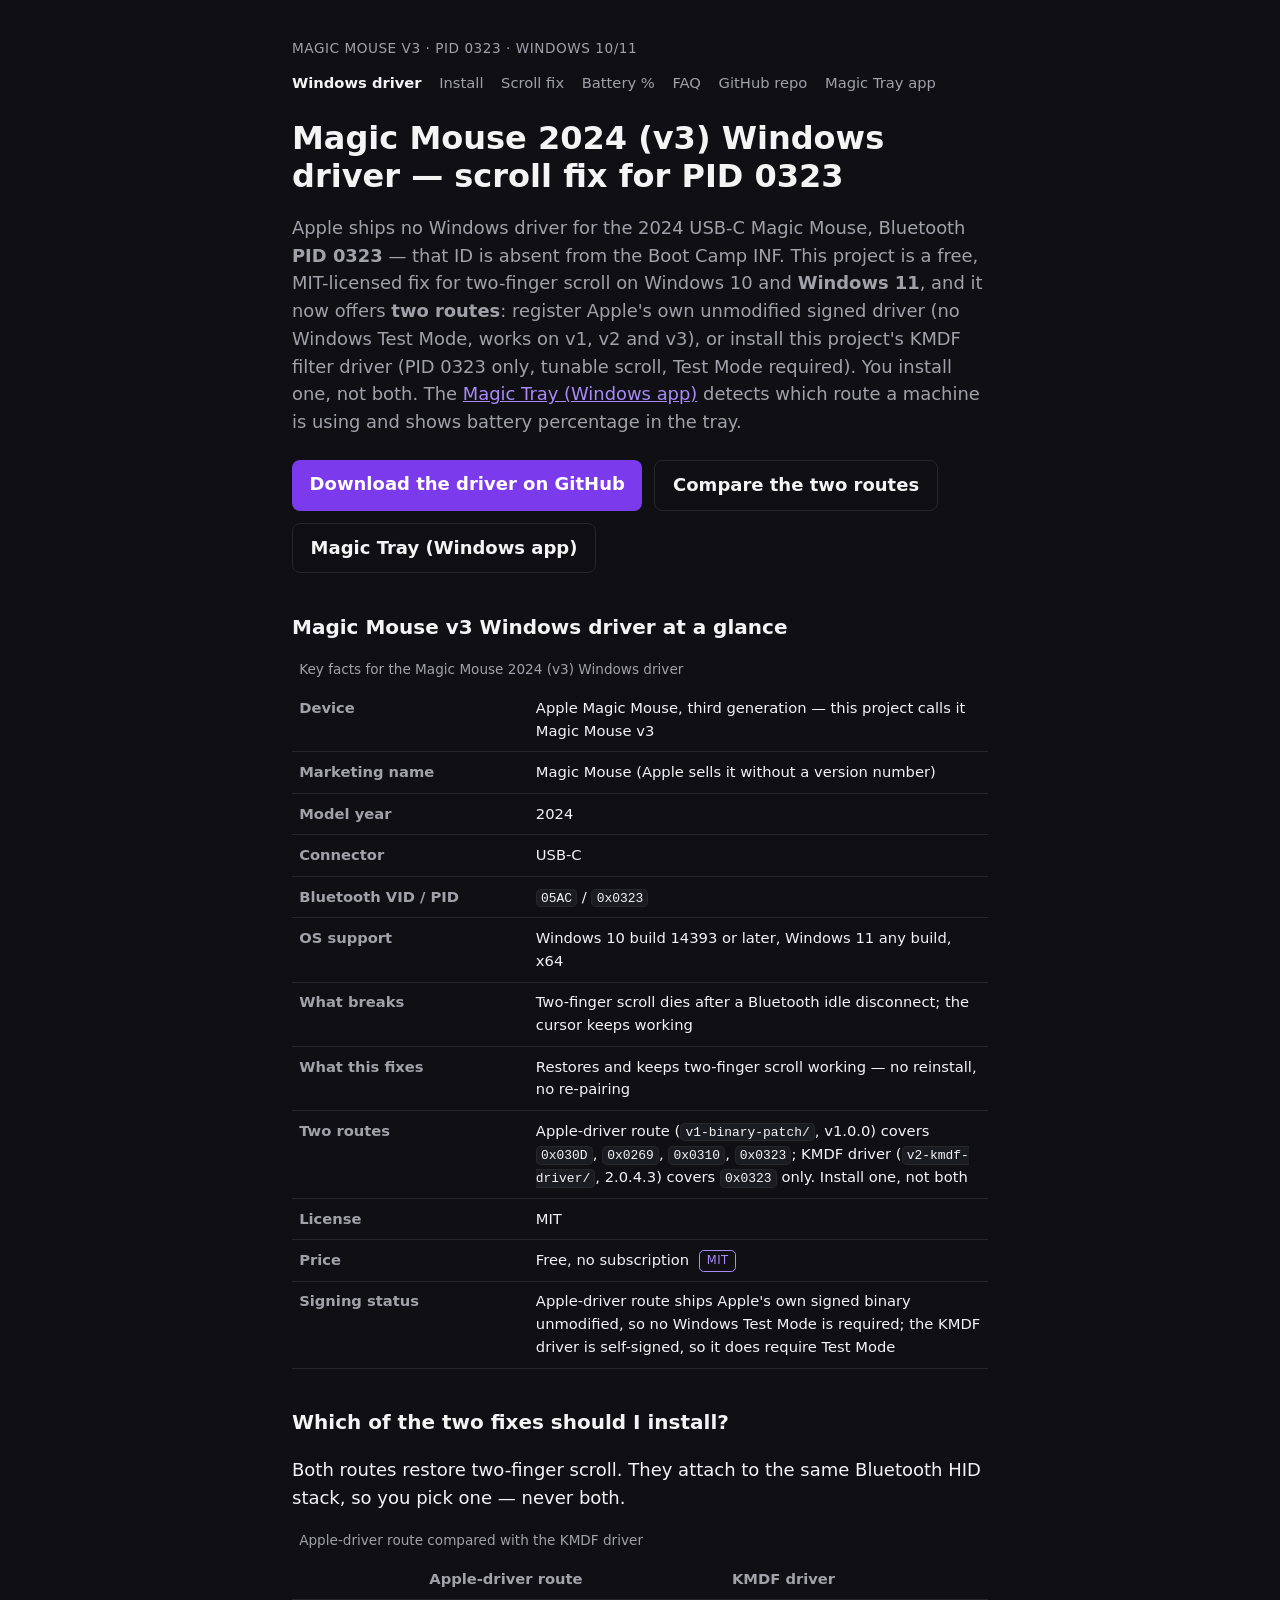
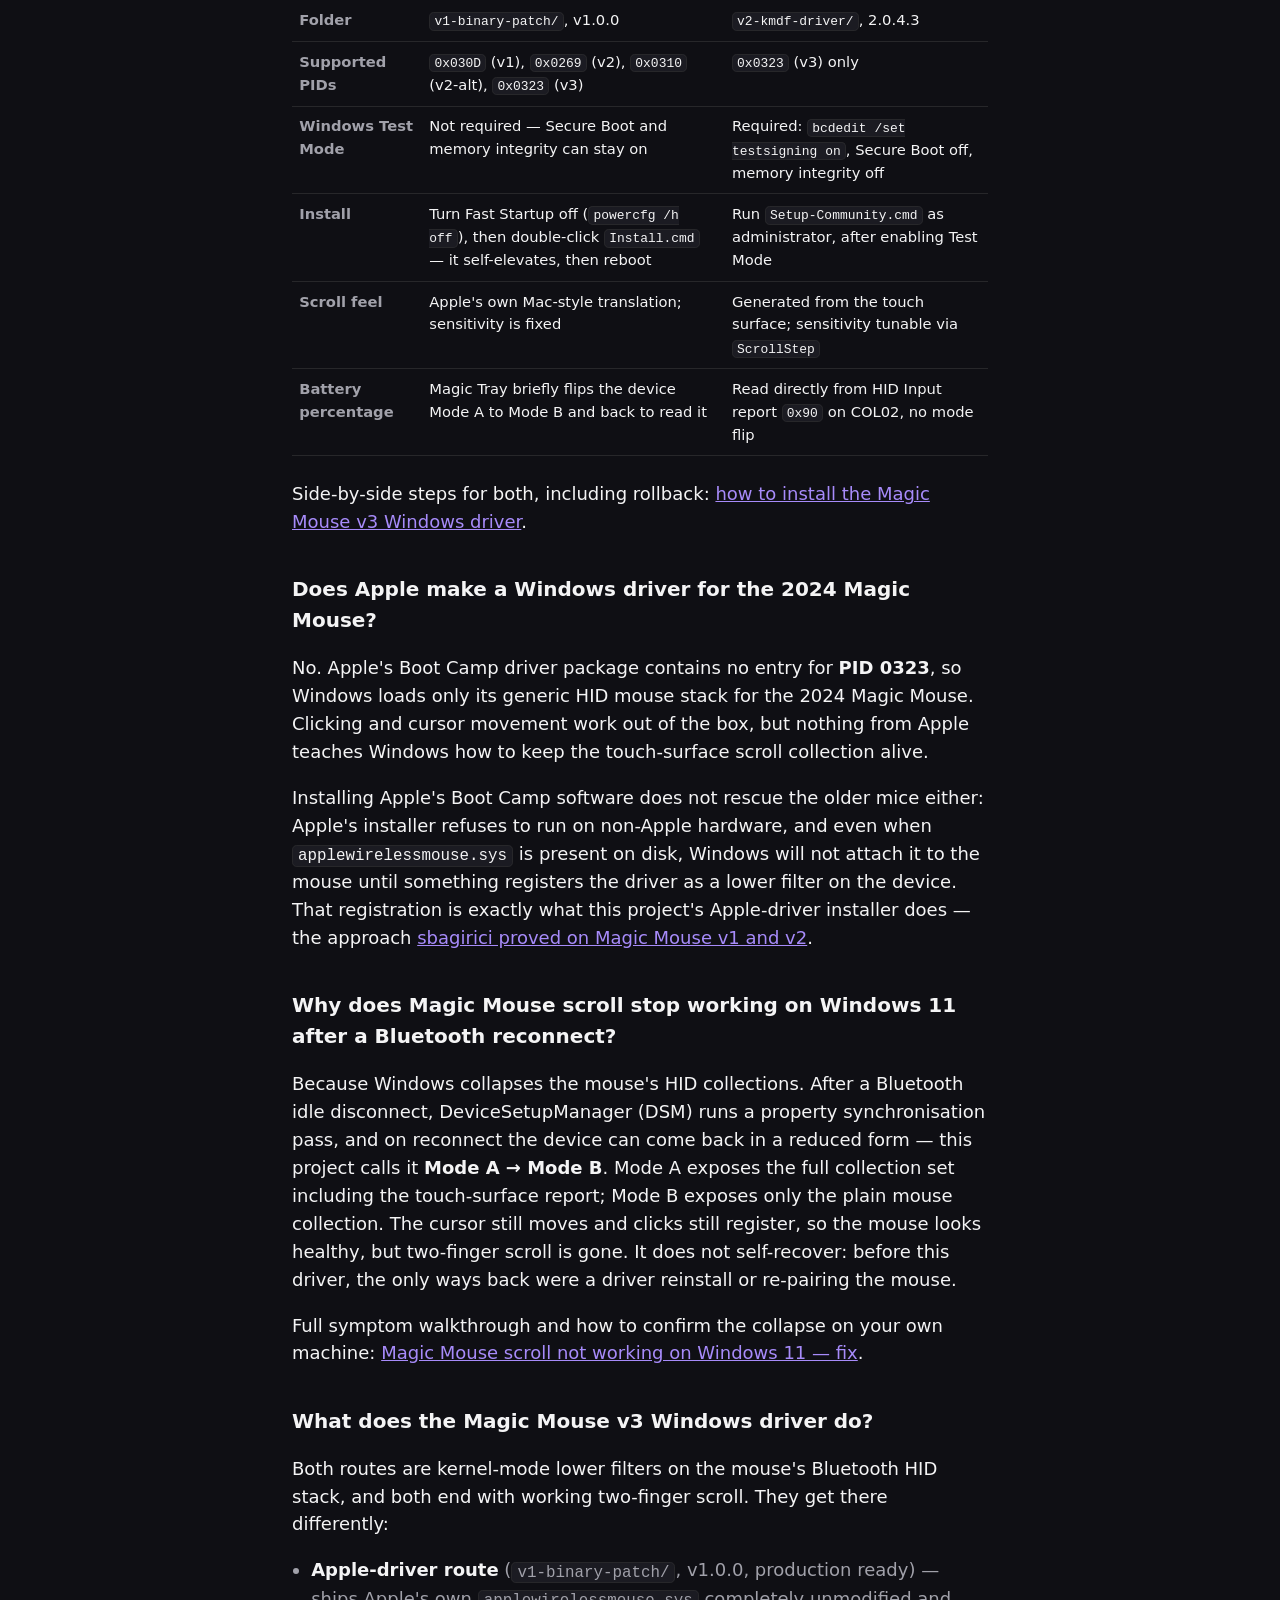
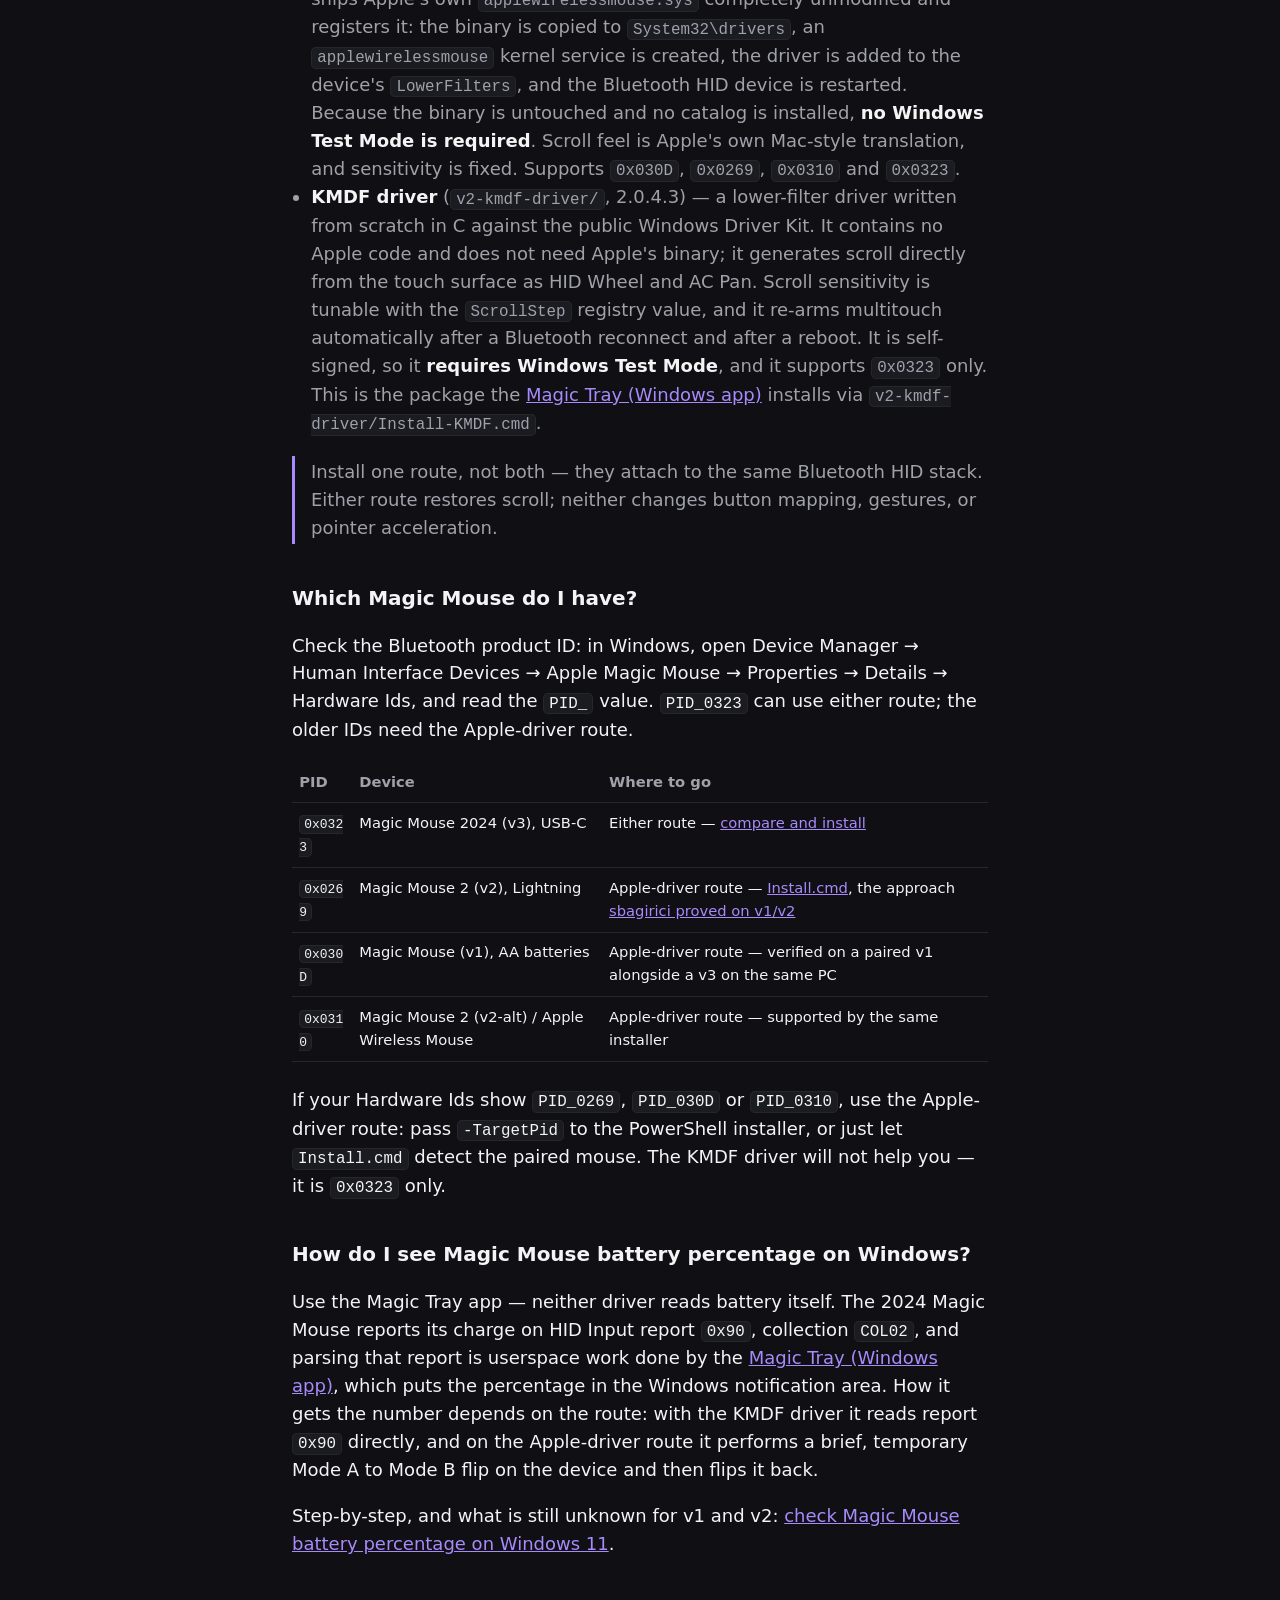
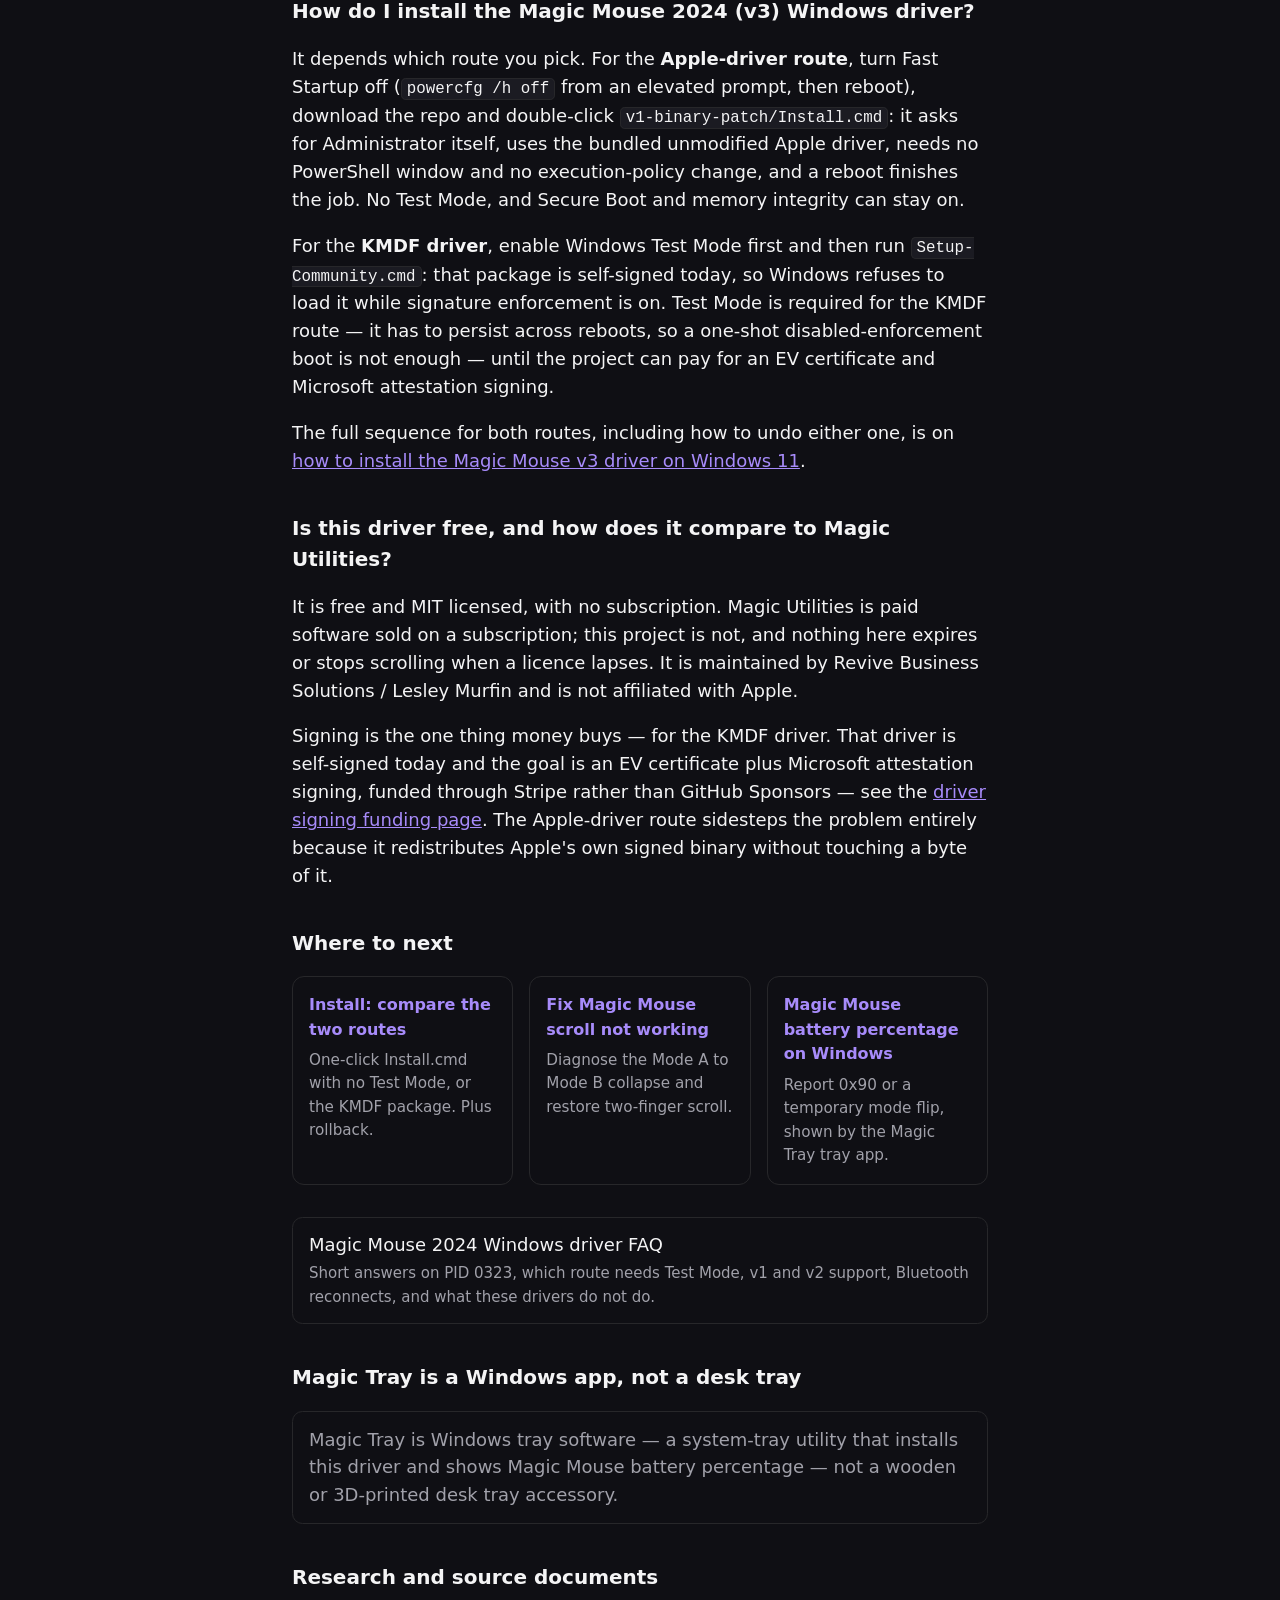
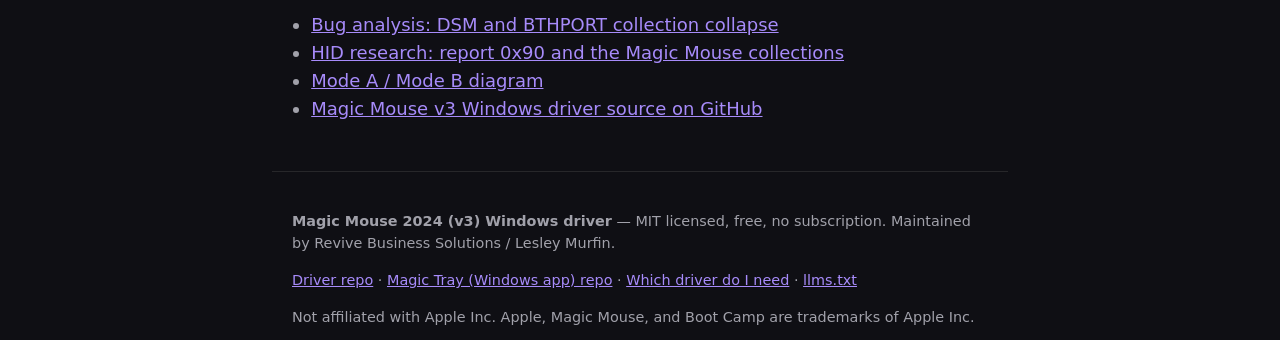
==== docs/index.html @ 00a71210 "fix(site): correct installer contract, add missing prerequisites, fix mobile overflow Review pass ov" ====
<!DOCTYPE html>
<html lang="en">
<head>
  <meta charset="utf-8">
  <meta name="viewport" content="width=device-width, initial-scale=1">
  <title>Magic Mouse 2024 (v3) Windows Driver — Scroll Fix</title>
  <meta name="description" content="Apple ships no Windows driver for the 2024 Magic Mouse (PID 0323). Two free MIT scroll fixes for Windows 10 and 11: an Apple-driver route with no Test Mode, or a KMDF filter driver.">
  <link rel="canonical" href="https://lesleymurfin.github.io/magic-mouse-v3-windows-fix/">
  <meta name="robots" content="index,follow,max-snippet:-1,max-image-preview:large,max-video-preview:-1">
  <link rel="describedby" href="https://lesleymurfin.github.io/magic-mouse-v3-windows-fix/llms.txt">
  <meta property="og:type" content="website">
  <meta property="og:site_name" content="Magic Mouse v3 Windows Driver">
  <meta property="og:locale" content="en_US">
  <meta property="og:title" content="Magic Mouse 2024 (v3) Windows driver — scroll fix for PID 0323">
  <meta property="og:description" content="Apple ships no Windows driver for the 2024 USB-C Magic Mouse. Two free MIT fixes: register Apple's own signed driver with no Test Mode, or install the KMDF filter driver.">
  <meta property="og:url" content="https://lesleymurfin.github.io/magic-mouse-v3-windows-fix/">
  <meta property="og:image" content="https://lesleymurfin.github.io/magic-mouse-v3-windows-fix/og.png">
  <meta property="og:image:width" content="1200">
  <meta property="og:image:height" content="630">
  <meta property="og:image:alt" content="Magic Mouse 2024 (v3) Windows driver — scroll fix for PID 0323">
  <meta name="twitter:card" content="summary_large_image">
  <link rel="stylesheet" href="site.css">
  <script type="application/ld+json">{
  "@context": "https://schema.org",
  "@graph": [
    {
      "@type": "WebSite",
      "@id": "https://lesleymurfin.github.io/magic-mouse-v3-windows-fix/#website",
      "url": "https://lesleymurfin.github.io/magic-mouse-v3-windows-fix/",
      "name": "Magic Mouse v3 Windows Driver",
      "description": "Free MIT Windows driver project that restores two-finger scroll on the Apple Magic Mouse, including the 2024 model (v3), Bluetooth PID 0323.",
      "publisher": { "@id": "https://lesleymurfin.github.io/magic-mouse-v3-windows-fix/#org" },
      "inLanguage": "en"
    },
    {
      "@type": "Organization",
      "@id": "https://lesleymurfin.github.io/magic-mouse-v3-windows-fix/#org",
      "name": "Revive Business Solutions",
      "url": "https://lesleymurfin.github.io/magic-mouse-v3-windows-fix/",
      "sameAs": [
        "https://github.com/LesleyMurfin"
      ]
    },
    {
      "@type": "SoftwareApplication",
      "@id": "https://lesleymurfin.github.io/magic-mouse-v3-windows-fix/#software",
      "name": "Magic Mouse 2024 (v3) Windows Driver",
      "alternateName": [
        "Magic Mouse v3 Windows driver",
        "Magic Mouse 3 Windows 11 driver",
        "Apple Magic Mouse USB-C Windows driver",
        "magic-mouse-v3-windows-fix"
      ],
      "description": "Windows 10 and Windows 11 driver project for the Apple Magic Mouse that restores two-finger scroll over Bluetooth. It ships two independent routes: an installer that registers Apple's own unmodified applewirelessmouse.sys as a lower filter for PID 0x030D, 0x0269, 0x0310 and 0x0323 with no Windows Test Mode required, and a from-scratch KMDF lower-filter driver that generates scroll directly from the touch surface on PID 0x0323 and requires Test Mode because it is self-signed. Install one route, not both.",
      "disambiguatingDescription": "A Windows device driver project (kernel-mode filter drivers) for Apple's Magic Mouse, including the 2024 USB-C model. It is not a mouse-customisation utility, not a hardware accessory, and not an Apple product.",
      "applicationCategory": "DriverApplication",
      "applicationSubCategory": "Device driver",
      "operatingSystem": "Windows 10, Windows 11",
      "processorRequirements": "x64",
      "softwareVersion": [
        "1.0.0 (Apple-driver route, v1-binary-patch)",
        "2.0.4.3 (KMDF driver, v2-kmdf-driver)"
      ],
      "license": "https://github.com/LesleyMurfin/magic-mouse-v3-windows-fix/blob/main/LICENSE",
      "isAccessibleForFree": true,
      "offers": {
        "@type": "Offer",
        "price": "0",
        "priceCurrency": "USD",
        "availability": "https://schema.org/InStock"
      },
      "featureList": [
        "Restores two-finger scroll on the Apple Magic Mouse over Bluetooth, including the 2024 model, PID 0323",
        "Apple-driver route registers Apple's own unmodified signed driver, so no Windows Test Mode is required and Secure Boot and memory integrity can stay on",
        "Apple-driver route supports Magic Mouse v1 (0x030D), v2 (0x0269), v2-alt (0x0310) and v3 (0x0323)",
        "KMDF route generates scroll from the touch surface on PID 0323 with tunable sensitivity and automatic recovery after a Bluetooth reconnect, and requires Windows Test Mode",
        "Keeps the HID collection stack healthy so the Magic Tray Windows app can read battery percentage"
      ],
      "downloadUrl": "https://github.com/LesleyMurfin/magic-mouse-v3-windows-fix",
      "installUrl": "https://lesleymurfin.github.io/magic-mouse-v3-windows-fix/install.html",
      "codeRepository": "https://github.com/LesleyMurfin/magic-mouse-v3-windows-fix",
      "author": { "@id": "https://lesleymurfin.github.io/magic-mouse-v3-windows-fix/#org" },
      "publisher": { "@id": "https://lesleymurfin.github.io/magic-mouse-v3-windows-fix/#org" },
      "sameAs": [
        "https://github.com/LesleyMurfin/magic-mouse-v3-windows-fix"
      ]
    },
    {
      "@type": "WebPage",
      "@id": "https://lesleymurfin.github.io/magic-mouse-v3-windows-fix/#webpage",
      "url": "https://lesleymurfin.github.io/magic-mouse-v3-windows-fix/",
      "name": "Magic Mouse 2024 (v3) Windows driver — scroll fix for PID 0323",
      "description": "Apple ships no Windows driver for the 2024 Magic Mouse (PID 0323). Two free MIT scroll fixes for Windows 10 and 11: an Apple-driver route with no Test Mode, or a KMDF filter driver.",
      "isPartOf": { "@id": "https://lesleymurfin.github.io/magic-mouse-v3-windows-fix/#website" },
      "about": { "@id": "https://lesleymurfin.github.io/magic-mouse-v3-windows-fix/#software" },
      "primaryImageOfPage": {
        "@type": "ImageObject",
        "url": "https://lesleymurfin.github.io/magic-mouse-v3-windows-fix/og.png",
        "width": 1200,
        "height": 630
      },
      "breadcrumb": { "@id": "https://lesleymurfin.github.io/magic-mouse-v3-windows-fix/#breadcrumb" },
      "datePublished": "2026-05-01",
      "dateModified": "2026-09-15",
      "inLanguage": "en"
    },
    {
      "@type": "BreadcrumbList",
      "@id": "https://lesleymurfin.github.io/magic-mouse-v3-windows-fix/#breadcrumb",
      "itemListElement": [
        {
          "@type": "ListItem",
          "position": 1,
          "name": "Magic Mouse 2024 (v3) Windows driver",
          "item": "https://lesleymurfin.github.io/magic-mouse-v3-windows-fix/"
        }
      ]
    }
  ]
}</script>
</head>
<body>
  <a class="skip" href="#content">Skip to content</a>
  <header>
    <p class="kicker">Magic Mouse v3 · PID 0323 · Windows 10/11</p>
  <nav aria-label="Site">
    <a href="./" aria-current="page">Windows driver</a>
    <a href="install.html">Install</a>
    <a href="scroll-fix.html">Scroll fix</a>
    <a href="battery.html">Battery %</a>
    <a href="faq.html">FAQ</a>
    <a href="https://github.com/LesleyMurfin/magic-mouse-v3-windows-fix">GitHub repo</a>
    <a href="https://magictray.app/">Magic Tray app</a>
  </nav>
    <h1>Magic Mouse 2024 (v3) Windows driver — scroll fix for PID 0323</h1>
    <p class="lead">Apple ships no Windows driver for the 2024 USB-C Magic Mouse, Bluetooth <strong>PID 0323</strong> — that ID is absent from the Boot Camp INF. This project is a free, MIT-licensed fix for two-finger scroll on Windows 10 and <strong>Windows 11</strong>, and it now offers <strong>two routes</strong>: register Apple's own unmodified signed driver (no Windows Test Mode, works on v1, v2 and v3), or install this project's KMDF filter driver (PID 0323 only, tunable scroll, Test Mode required). You install one, not both. The <a href="https://magictray.app/">Magic Tray (Windows app)</a> detects which route a machine is using and shows battery percentage in the tray.</p>
    <p class="cta">
      <a class="primary" href="https://github.com/LesleyMurfin/magic-mouse-v3-windows-fix">Download the driver on GitHub</a>
      <a class="ghost" href="install.html#choose">Compare the two routes</a>
      <a class="ghost" href="https://magictray.app/">Magic Tray (Windows app)</a>
    </p>
  </header>
  <main id="content">
    <h2 id="at-a-glance">Magic Mouse v3 Windows driver at a glance</h2>
    <table class="at-a-glance">
      <caption>Key facts for the Magic Mouse 2024 (v3) Windows driver</caption>
      <tbody>
        <tr><th scope="row">Device</th><td>Apple Magic Mouse, third generation — this project calls it Magic Mouse v3</td></tr>
        <tr><th scope="row">Marketing name</th><td>Magic Mouse (Apple sells it without a version number)</td></tr>
        <tr><th scope="row">Model year</th><td>2024</td></tr>
        <tr><th scope="row">Connector</th><td>USB-C</td></tr>
        <tr><th scope="row">Bluetooth VID / PID</th><td><code>05AC</code> / <code>0x0323</code></td></tr>
        <tr><th scope="row">OS support</th><td>Windows 10 build 14393 or later, Windows 11 any build, x64</td></tr>
        <tr><th scope="row">What breaks</th><td>Two-finger scroll dies after a Bluetooth idle disconnect; the cursor keeps working</td></tr>
        <tr><th scope="row">What this fixes</th><td>Restores and keeps two-finger scroll working — no reinstall, no re-pairing</td></tr>
        <tr><th scope="row">Two routes</th><td>Apple-driver route (<code>v1-binary-patch/</code>, v1.0.0) covers <code>0x030D</code>, <code>0x0269</code>, <code>0x0310</code>, <code>0x0323</code>; KMDF driver (<code>v2-kmdf-driver/</code>, 2.0.4.3) covers <code>0x0323</code> only. Install one, not both</td></tr>
        <tr><th scope="row">License</th><td>MIT</td></tr>
        <tr><th scope="row">Price</th><td>Free, no subscription <span class="badge">MIT</span></td></tr>
        <tr><th scope="row">Signing status</th><td>Apple-driver route ships Apple's own signed binary unmodified, so no Windows Test Mode is required; the KMDF driver is self-signed, so it does require Test Mode</td></tr>
      </tbody>
    </table>

    <h2 id="two-routes">Which of the two fixes should I install?</h2>
    <p>Both routes restore two-finger scroll. They attach to the same Bluetooth HID stack, so you pick one — never both.</p>
    <table>
      <caption>Apple-driver route compared with the KMDF driver</caption>
      <thead>
        <tr><th scope="col"></th><th scope="col">Apple-driver route</th><th scope="col">KMDF driver</th></tr>
      </thead>
      <tbody>
        <tr><th scope="row">Folder</th><td><code>v1-binary-patch/</code>, v1.0.0</td><td><code>v2-kmdf-driver/</code>, 2.0.4.3</td></tr>
        <tr><th scope="row">Supported PIDs</th><td><code>0x030D</code> (v1), <code>0x0269</code> (v2), <code>0x0310</code> (v2-alt), <code>0x0323</code> (v3)</td><td><code>0x0323</code> (v3) only</td></tr>
        <tr><th scope="row">Windows Test Mode</th><td>Not required — Secure Boot and memory integrity can stay on</td><td>Required: <code>bcdedit /set testsigning on</code>, Secure Boot off, memory integrity off</td></tr>
        <tr><th scope="row">Install</th><td>Turn Fast Startup off (<code>powercfg /h off</code>), then double-click <code>Install.cmd</code> — it self-elevates, then reboot</td><td>Run <code>Setup-Community.cmd</code> as administrator, after enabling Test Mode</td></tr>
        <tr><th scope="row">Scroll feel</th><td>Apple's own Mac-style translation; sensitivity is fixed</td><td>Generated from the touch surface; sensitivity tunable via <code>ScrollStep</code></td></tr>
        <tr><th scope="row">Battery percentage</th><td>Magic Tray briefly flips the device Mode A to Mode B and back to read it</td><td>Read directly from HID Input report <code>0x90</code> on COL02, no mode flip</td></tr>
      </tbody>
    </table>
    <p>Side-by-side steps for both, including rollback: <a href="install.html#choose">how to install the Magic Mouse v3 Windows driver</a>.</p>

    <h2 id="apple-driver">Does Apple make a Windows driver for the 2024 Magic Mouse?</h2>
    <p>No. Apple's Boot Camp driver package contains no entry for <strong>PID 0323</strong>, so Windows loads only its generic HID mouse stack for the 2024 Magic Mouse. Clicking and cursor movement work out of the box, but nothing from Apple teaches Windows how to keep the touch-surface scroll collection alive.</p>
    <p>Installing Apple's Boot Camp software does not rescue the older mice either: Apple's installer refuses to run on non-Apple hardware, and even when <code>applewirelessmouse.sys</code> is present on disk, Windows will not attach it to the mouse until something registers the driver as a lower filter on the device. That registration is exactly what this project's Apple-driver installer does — the approach <a href="https://github.com/sbagirici/apple-magic-mouse-scroll-fix-windows">sbagirici proved on Magic Mouse v1 and v2</a>.</p>

    <h2 id="why-scroll-stops">Why does Magic Mouse scroll stop working on Windows 11 after a Bluetooth reconnect?</h2>
    <p>Because Windows collapses the mouse's HID collections. After a Bluetooth idle disconnect, DeviceSetupManager (DSM) runs a property synchronisation pass, and on reconnect the device can come back in a reduced form — this project calls it <strong>Mode A → Mode B</strong>. Mode A exposes the full collection set including the touch-surface report; Mode B exposes only the plain mouse collection. The cursor still moves and clicks still register, so the mouse looks healthy, but two-finger scroll is gone. It does not self-recover: before this driver, the only ways back were a driver reinstall or re-pairing the mouse.</p>
    <p>Full symptom walkthrough and how to confirm the collapse on your own machine: <a href="scroll-fix.html">Magic Mouse scroll not working on Windows 11 — fix</a>.</p>

    <h2 id="what-it-does">What does the Magic Mouse v3 Windows driver do?</h2>
    <p>Both routes are kernel-mode lower filters on the mouse's Bluetooth HID stack, and both end with working two-finger scroll. They get there differently:</p>
    <ul class="plain">
      <li><strong>Apple-driver route</strong> (<code>v1-binary-patch/</code>, v1.0.0, production ready) — ships Apple's own <code>applewirelessmouse.sys</code> completely unmodified and registers it: the binary is copied to <code>System32\drivers</code>, an <code>applewirelessmouse</code> kernel service is created, the driver is added to the device's <code>LowerFilters</code>, and the Bluetooth HID device is restarted. Because the binary is untouched and no catalog is installed, <strong>no Windows Test Mode is required</strong>. Scroll feel is Apple's own Mac-style translation, and sensitivity is fixed. Supports <code>0x030D</code>, <code>0x0269</code>, <code>0x0310</code> and <code>0x0323</code>.</li>
      <li><strong>KMDF driver</strong> (<code>v2-kmdf-driver/</code>, 2.0.4.3) — a lower-filter driver written from scratch in C against the public Windows Driver Kit. It contains no Apple code and does not need Apple's binary; it generates scroll directly from the touch surface as HID Wheel and AC Pan. Scroll sensitivity is tunable with the <code>ScrollStep</code> registry value, and it re-arms multitouch automatically after a Bluetooth reconnect and after a reboot. It is self-signed, so it <strong>requires Windows Test Mode</strong>, and it supports <code>0x0323</code> only. This is the package the <a href="https://magictray.app/">Magic Tray (Windows app)</a> installs via <code>v2-kmdf-driver/Install-KMDF.cmd</code>.</li>
    </ul>
    <p class="note">Install one route, not both — they attach to the same Bluetooth HID stack. Either route restores scroll; neither changes button mapping, gestures, or pointer acceleration.</p>

    <h2 id="which-mouse">Which Magic Mouse do I have?</h2>
    <p>Check the Bluetooth product ID: in Windows, open Device Manager → Human Interface Devices → Apple Magic Mouse → Properties → Details → Hardware Ids, and read the <code>PID_</code> value. <code>PID_0323</code> can use either route; the older IDs need the Apple-driver route.</p>
    <table>
      <thead>
        <tr><th scope="col">PID</th><th scope="col">Device</th><th scope="col">Where to go</th></tr>
      </thead>
      <tbody>
        <tr><td><code>0x0323</code></td><td>Magic Mouse 2024 (v3), USB-C</td><td>Either route — <a href="install.html#choose">compare and install</a></td></tr>
        <tr><td><code>0x0269</code></td><td>Magic Mouse 2 (v2), Lightning</td><td>Apple-driver route — <a href="install.html#apple-route">Install.cmd</a>, the approach <a href="https://github.com/sbagirici/apple-magic-mouse-scroll-fix-windows">sbagirici proved on v1/v2</a></td></tr>
        <tr><td><code>0x030D</code></td><td>Magic Mouse (v1), AA batteries</td><td>Apple-driver route — verified on a paired v1 alongside a v3 on the same PC</td></tr>
        <tr><td><code>0x0310</code></td><td>Magic Mouse 2 (v2-alt) / Apple Wireless Mouse</td><td>Apple-driver route — supported by the same installer</td></tr>
      </tbody>
    </table>
    <p>If your Hardware Ids show <code>PID_0269</code>, <code>PID_030D</code> or <code>PID_0310</code>, use the Apple-driver route: pass <code>-TargetPid</code> to the PowerShell installer, or just let <code>Install.cmd</code> detect the paired mouse. The KMDF driver will not help you — it is <code>0x0323</code> only.</p>

    <h2 id="battery">How do I see Magic Mouse battery percentage on Windows?</h2>
    <p>Use the Magic Tray app — neither driver reads battery itself. The 2024 Magic Mouse reports its charge on HID Input report <code>0x90</code>, collection <code>COL02</code>, and parsing that report is userspace work done by the <a href="https://magictray.app/">Magic Tray (Windows app)</a>, which puts the percentage in the Windows notification area. How it gets the number depends on the route: with the KMDF driver it reads report <code>0x90</code> directly, and on the Apple-driver route it performs a brief, temporary Mode A to Mode B flip on the device and then flips it back.</p>
    <p>Step-by-step, and what is still unknown for v1 and v2: <a href="battery.html">check Magic Mouse battery percentage on Windows 11</a>.</p>

    <h2 id="install">How do I install the Magic Mouse 2024 (v3) Windows driver?</h2>
    <p>It depends which route you pick. For the <strong>Apple-driver route</strong>, turn Fast Startup off (<code>powercfg /h off</code> from an elevated prompt, then reboot), download the repo and double-click <code>v1-binary-patch/Install.cmd</code>: it asks for Administrator itself, uses the bundled unmodified Apple driver, needs no PowerShell window and no execution-policy change, and a reboot finishes the job. No Test Mode, and Secure Boot and memory integrity can stay on.</p>
    <p>For the <strong>KMDF driver</strong>, enable Windows Test Mode first and then run <code>Setup-Community.cmd</code>: that package is self-signed today, so Windows refuses to load it while signature enforcement is on. Test Mode is required for the KMDF route — it has to persist across reboots, so a one-shot disabled-enforcement boot is not enough — until the project can pay for an EV certificate and Microsoft attestation signing.</p>
    <p>The full sequence for both routes, including how to undo either one, is on <a href="install.html#choose">how to install the Magic Mouse v3 driver on Windows 11</a>.</p>

    <h2 id="price">Is this driver free, and how does it compare to Magic Utilities?</h2>
    <p>It is free and MIT licensed, with no subscription. Magic Utilities is paid software sold on a subscription; this project is not, and nothing here expires or stops scrolling when a licence lapses. It is maintained by Revive Business Solutions / Lesley Murfin and is not affiliated with Apple.</p>
    <p>Signing is the one thing money buys — for the KMDF driver. That driver is self-signed today and the goal is an EV certificate plus Microsoft attestation signing, funded through Stripe rather than GitHub Sponsors — see the <a href="https://magictray.app/funding.html">driver signing funding page</a>. The Apple-driver route sidesteps the problem entirely because it redistributes Apple's own signed binary without touching a byte of it.</p>

    <h2 id="next">Where to next</h2>
    <div class="grid grid-3">
      <div class="card">
        <h3><a href="install.html#choose">Install: compare the two routes</a></h3>
        <p>One-click Install.cmd with no Test Mode, or the KMDF package. Plus rollback.</p>
      </div>
      <div class="card">
        <h3><a href="scroll-fix.html">Fix Magic Mouse scroll not working</a></h3>
        <p>Diagnose the Mode A to Mode B collapse and restore two-finger scroll.</p>
      </div>
      <div class="card">
        <h3><a href="battery.html">Magic Mouse battery percentage on Windows</a></h3>
        <p>Report 0x90 or a temporary mode flip, shown by the Magic Tray tray app.</p>
      </div>
    </div>
    <ul class="pick">
      <li><a href="faq.html">Magic Mouse 2024 Windows driver FAQ<small>Short answers on PID 0323, which route needs Test Mode, v1 and v2 support, Bluetooth reconnects, and what these drivers do not do.</small></a></li>
    </ul>

    <h2 id="disambiguation">Magic Tray is a Windows app, not a desk tray</h2>
    <p class="disambig">Magic Tray is Windows tray software — a system-tray utility that installs this driver and shows Magic Mouse battery percentage — not a wooden or 3D-printed desk tray accessory.</p>

    <h2 id="research">Research and source documents</h2>
    <ul class="plain">
      <li><a href="https://github.com/LesleyMurfin/magic-mouse-v3-windows-fix/blob/main/v1-binary-patch/docs/bug-analysis.md">Bug analysis: DSM and BTHPORT collection collapse</a></li>
      <li><a href="https://github.com/LesleyMurfin/magic-mouse-v3-windows-fix/blob/main/v1-binary-patch/docs/hid-research.md">HID research: report 0x90 and the Magic Mouse collections</a></li>
      <li><a href="https://github.com/LesleyMurfin/magic-mouse-v3-windows-fix/blob/main/v1-binary-patch/docs/diagrams/diagram-mode-ab.md">Mode A / Mode B diagram</a></li>
      <li><a href="https://github.com/LesleyMurfin/magic-mouse-v3-windows-fix">Magic Mouse v3 Windows driver source on GitHub</a></li>
    </ul>
  </main>
  <footer>
    <p><strong>Magic Mouse 2024 (v3) Windows driver</strong> — MIT licensed, free, no subscription.
      Maintained by Revive Business Solutions / Lesley Murfin.</p>
    <p><a href="https://github.com/LesleyMurfin/magic-mouse-v3-windows-fix">Driver repo</a> ·
      <a href="https://github.com/LesleyMurfin/magic-tray">Magic Tray (Windows app) repo</a> ·
      <a href="https://magictray.app/drivers.html">Which driver do I need</a> ·
      <a href="llms.txt">llms.txt</a></p>
    <p>Not affiliated with Apple Inc. Apple, Magic Mouse, and Boot Camp are trademarks of Apple Inc.</p>
  </footer>
</body>
</html>
---- docs/site.css ----
:root {
  --bg: #0f0f14;
  --fg: #f4f4f5;
  --muted: #a1a1aa;
  --line: #27272a;
  --accent: #a78bfa;
  --btn: #7c3aed;
  --btn-fg: #fff;
}
* { box-sizing: border-box; }
html { color-scheme: dark; }
body {
  margin: 0;
  font: 18px/1.55 ui-sans-serif, system-ui, sans-serif;
  background: var(--bg);
  color: var(--fg);
}
a { color: var(--accent); }
header, main, footer { max-width: 46rem; margin: 0 auto; padding: 0 1.25rem; }
header { padding-top: 1.5rem; }
nav {
  display: flex;
  flex-wrap: wrap;
  gap: 0.85rem 1.1rem;
  margin: 0.75rem 0 1.5rem;
  font-size: 0.92rem;
}
nav a { color: var(--muted); text-decoration: none; }
nav a:hover { color: var(--fg); }
nav a[aria-current="page"] { color: var(--fg); font-weight: 650; }
.kicker { color: var(--muted); font-size: 0.85rem; letter-spacing: 0.04em; text-transform: uppercase; }
h1 { font-size: 2rem; line-height: 1.2; margin: 0.4rem 0 1rem; }
h2 { margin-top: 2.4rem; font-size: 1.25rem; }
h3 { margin-top: 1.6rem; font-size: 1.05rem; }
.lead { font-size: 1.12rem; color: var(--muted); }
.cta { display: flex; gap: 0.75rem; flex-wrap: wrap; margin: 1.5rem 0 2rem; }
.cta a {
  display: inline-block;
  padding: 0.65rem 1.1rem;
  border-radius: 0.5rem;
  text-decoration: none;
  font-weight: 600;
}
.cta .primary { background: var(--btn); color: var(--btn-fg); }
.cta .ghost { border: 1px solid var(--line); color: var(--fg); }
img.shot {
  width: 100%;
  height: auto;
  border-radius: 0.75rem;
  border: 1px solid var(--line);
}
ul.plain { padding-left: 1.2rem; color: var(--muted); }
ul.plain strong { color: var(--fg); }
.grid { display: grid; gap: 1rem; margin: 1rem 0 2rem; }
@media (min-width: 640px) { .grid-3 { grid-template-columns: 1fr 1fr 1fr; } }
.card {
  border: 1px solid var(--line);
  border-radius: 0.75rem;
  padding: 1rem;
}
.card h3 { margin: 0 0 0.4rem; font-size: 1rem; }
.card p { margin: 0; color: var(--muted); font-size: 0.95rem; }
.card a { font-weight: 600; text-decoration: none; }
dl.faq dt { font-weight: 650; margin-top: 1.1rem; }
dl.faq dd { margin: 0.35rem 0 0; color: var(--muted); }
table {
  width: 100%;
  border-collapse: collapse;
  font-size: 0.92rem;
  margin: 1rem 0 1.5rem;
}
th, td {
  text-align: left;
  vertical-align: top;
  padding: 0.55rem 0.45rem;
  border-bottom: 1px solid var(--line);
}
th { color: var(--muted); font-weight: 650; }
.note {
  border-left: 3px solid var(--accent);
  padding: 0.15rem 0 0.15rem 1rem;
  color: var(--muted);
  margin: 1rem 0 1.5rem;
}
.pick { list-style: none; padding: 0; margin: 1rem 0 2rem; }
.pick li { margin: 0 0 0.65rem; }
.pick a {
  display: block;
  border: 1px solid var(--line);
  border-radius: 0.65rem;
  padding: 0.85rem 1rem;
  text-decoration: none;
  color: var(--fg);
}
.pick a:hover { border-color: var(--accent); }
.pick small { display: block; color: var(--muted); font-weight: 400; margin-top: 0.2rem; }
ol.steps { color: var(--muted); }
ol.steps strong { color: var(--fg); }
footer {
  margin: 3rem auto 2rem;
  padding-top: 1.5rem;
  border-top: 1px solid var(--line);
  color: var(--muted);
  font-size: 0.9rem;
}
code {
  font-family: ui-monospace, SFMono-Regular, Menlo, Consolas, monospace;
  font-size: 0.88em;
  background: #1b1b22;
  border: 1px solid var(--line);
  border-radius: 0.3rem;
  padding: 0.05em 0.32em;
  overflow-wrap: anywhere;
}
pre {
  overflow-x: auto;
  background: #1b1b22;
  border: 1px solid var(--line);
  border-radius: 0.5rem;
  padding: 0.85rem 1rem;
  font-size: 0.85rem;
}
pre code { background: none; border: 0; padding: 0; }
caption {
  text-align: left;
  color: var(--muted);
  font-size: 0.85rem;
  padding: 0 0.45rem 0.5rem;
}
.at-a-glance th[scope="row"] { width: 34%; color: var(--muted); }
.badge {
  display: inline-block;
  margin-left: 0.35rem;
  padding: 0.05rem 0.4rem;
  border: 1px solid var(--accent);
  border-radius: 0.3rem;
  color: var(--accent);
  font-size: 0.72rem;
  letter-spacing: 0.04em;
  text-transform: uppercase;
  vertical-align: 0.08em;
}
.disambig {
  border: 1px solid var(--line);
  border-radius: 0.65rem;
  padding: 0.85rem 1rem;
  color: var(--muted);
}
.skip {
  position: absolute;
  left: -9999px;
  top: 0;
  padding: 0.6rem 1rem;
  background: var(--btn);
  color: var(--btn-fg);
  border-radius: 0 0 0.5rem 0;
  text-decoration: none;
  z-index: 10;
}
.skip:focus { left: 0; }
@media (max-width: 520px) {
  table { font-size: 0.85rem; }
  th, td { padding: 0.45rem 0.3rem; }
  .at-a-glance th[scope="row"] { width: 42%; }
  h1 { font-size: 1.6rem; }
}
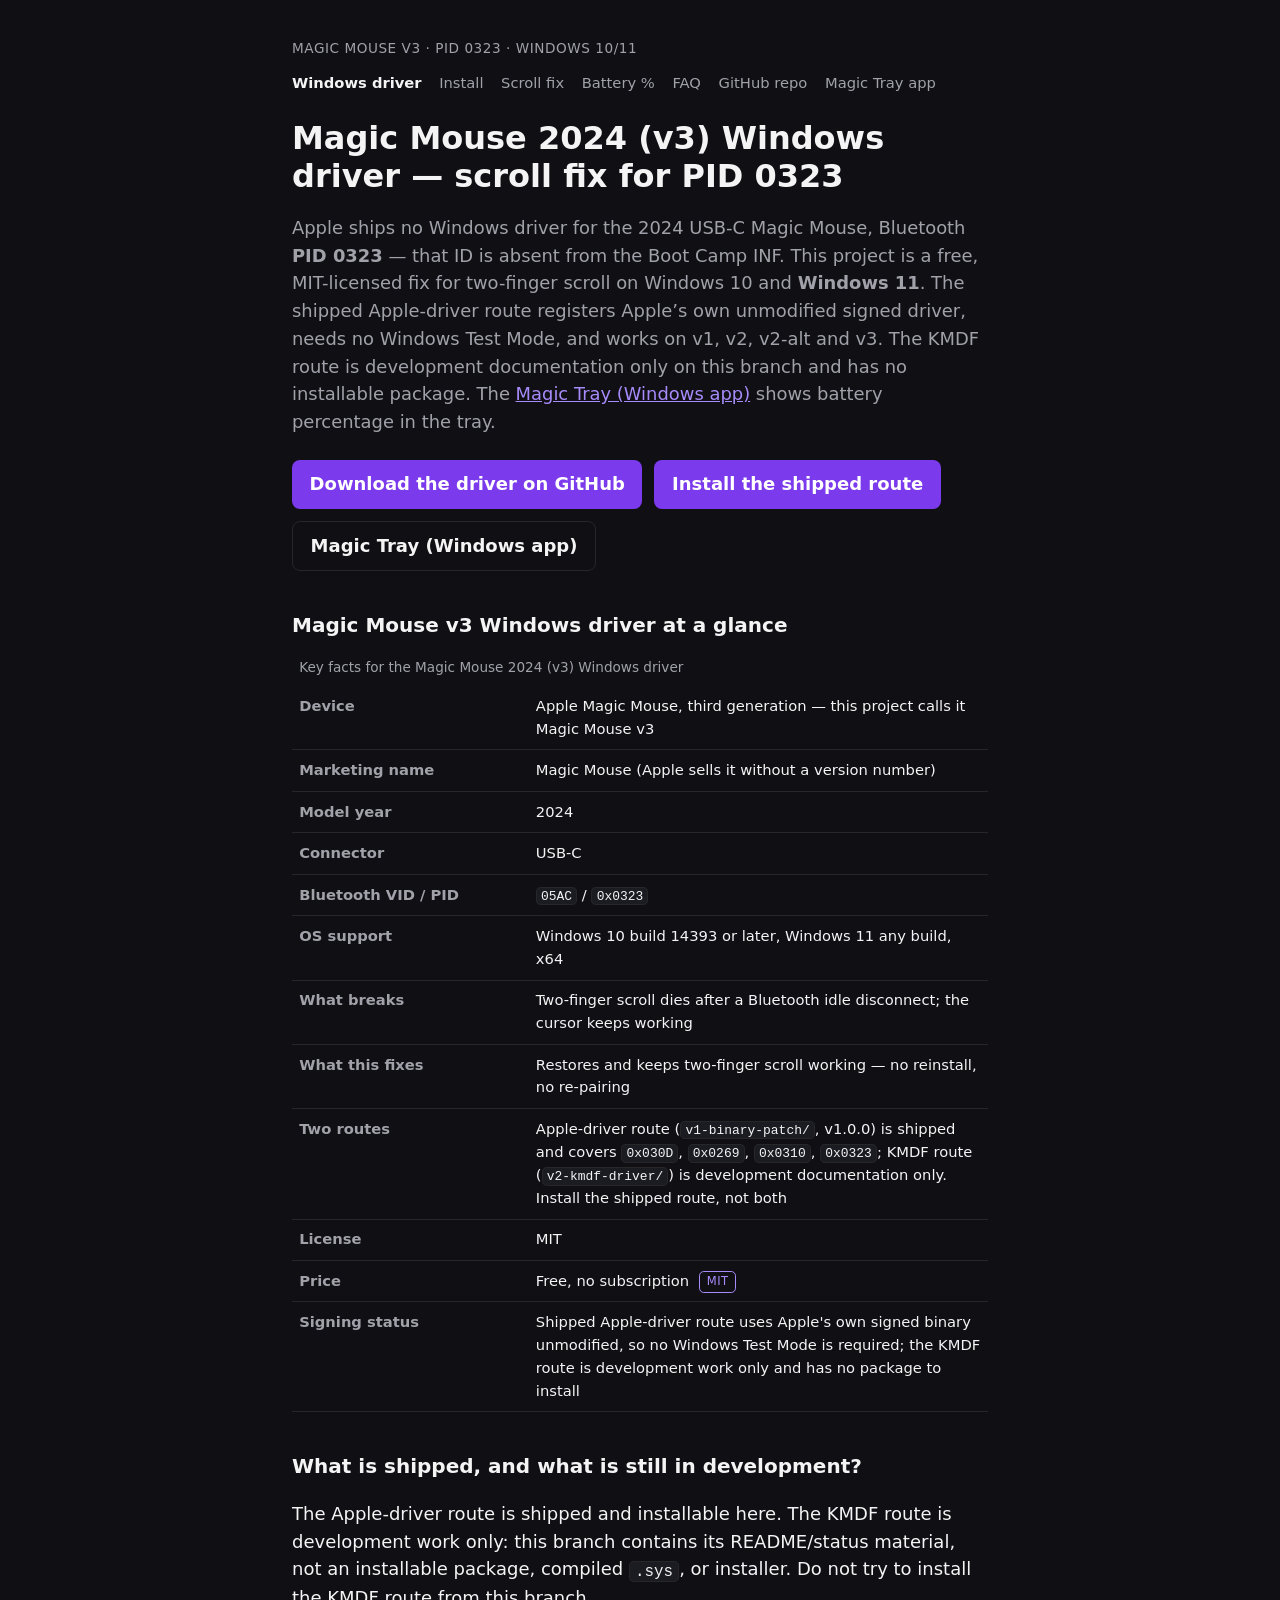
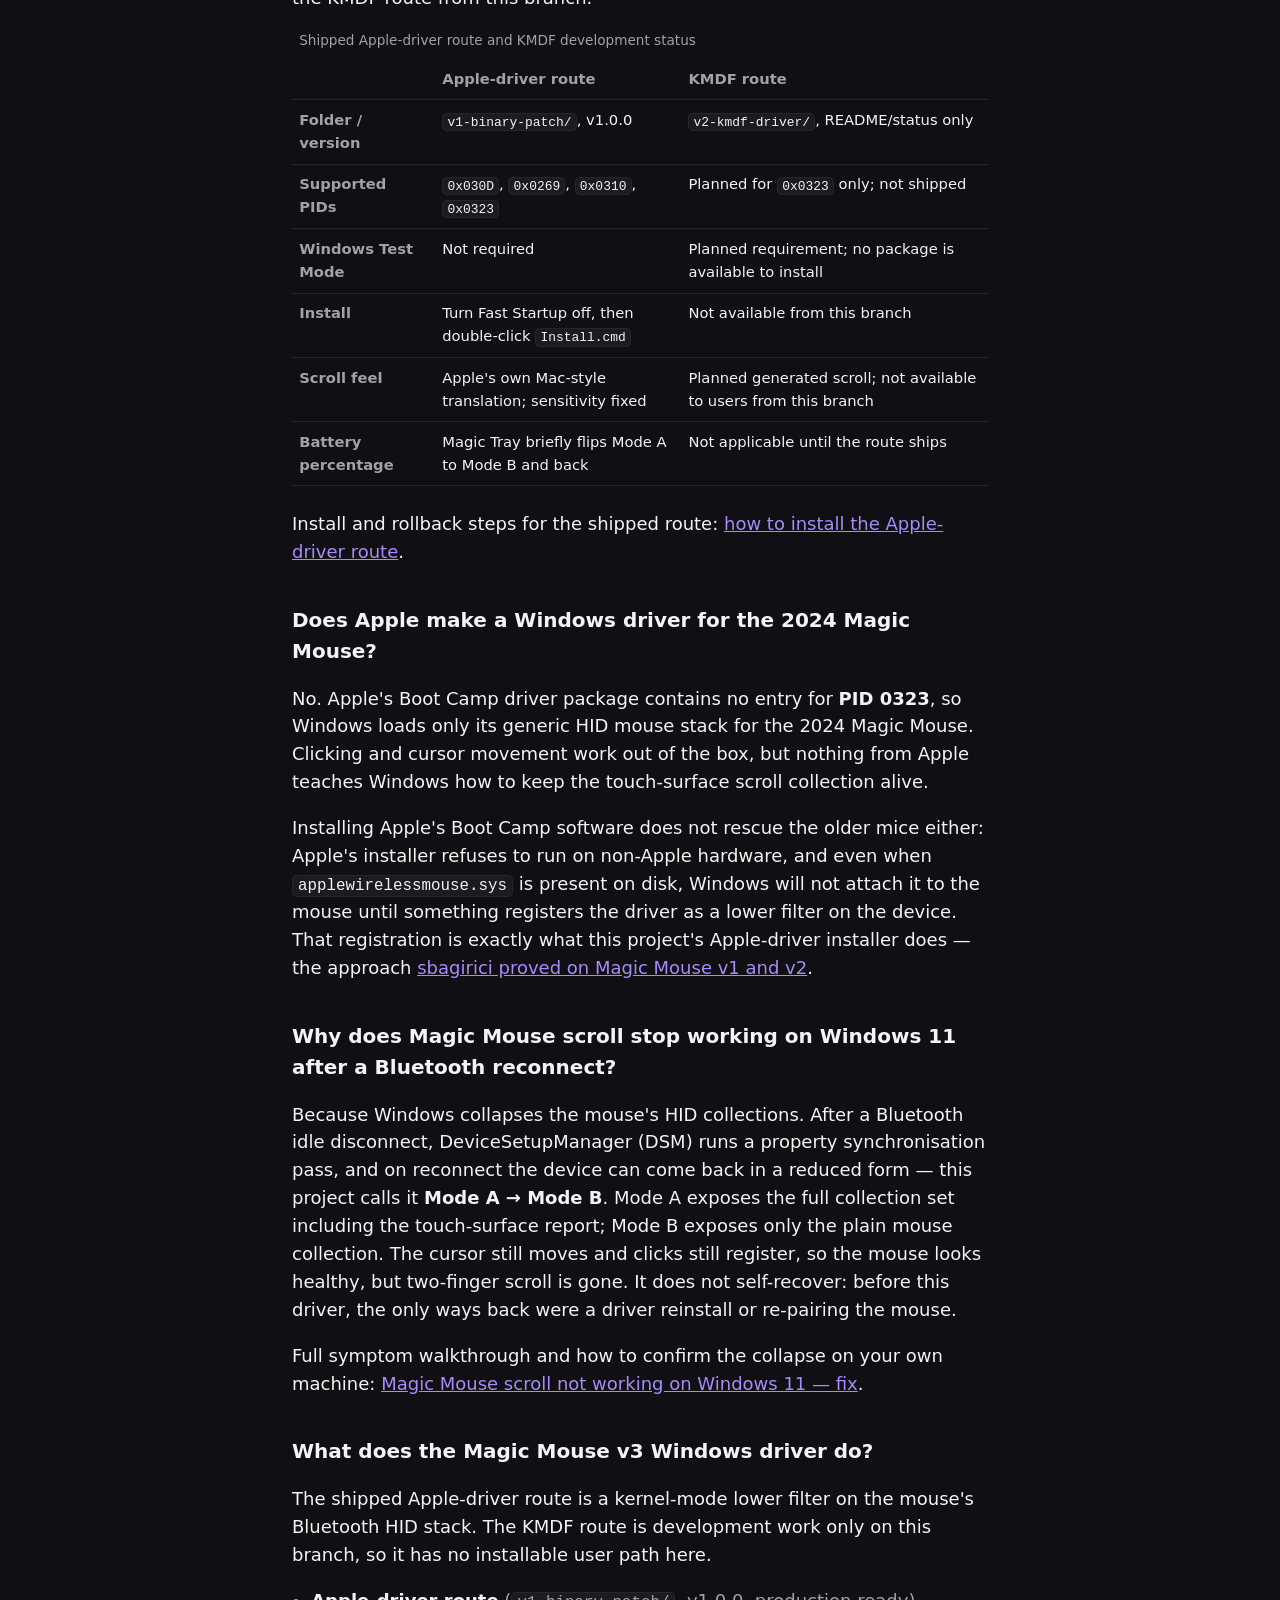
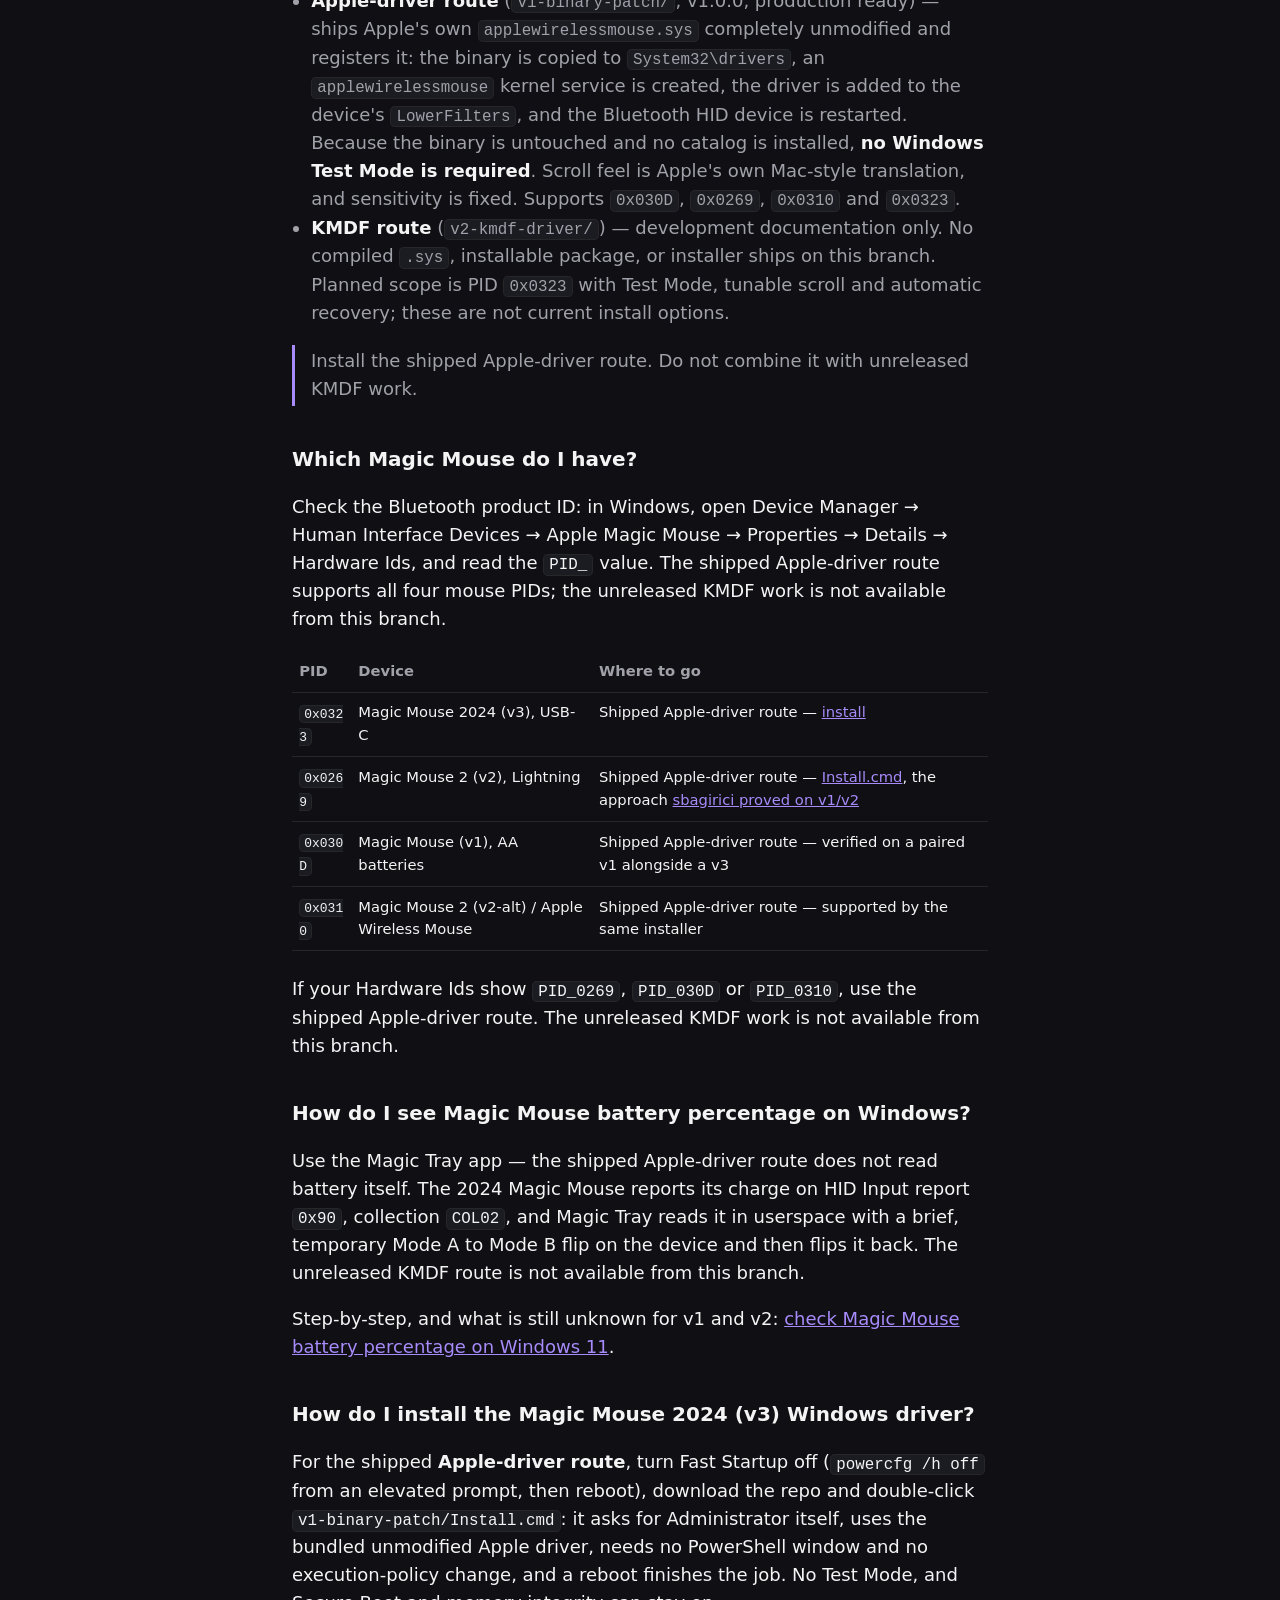
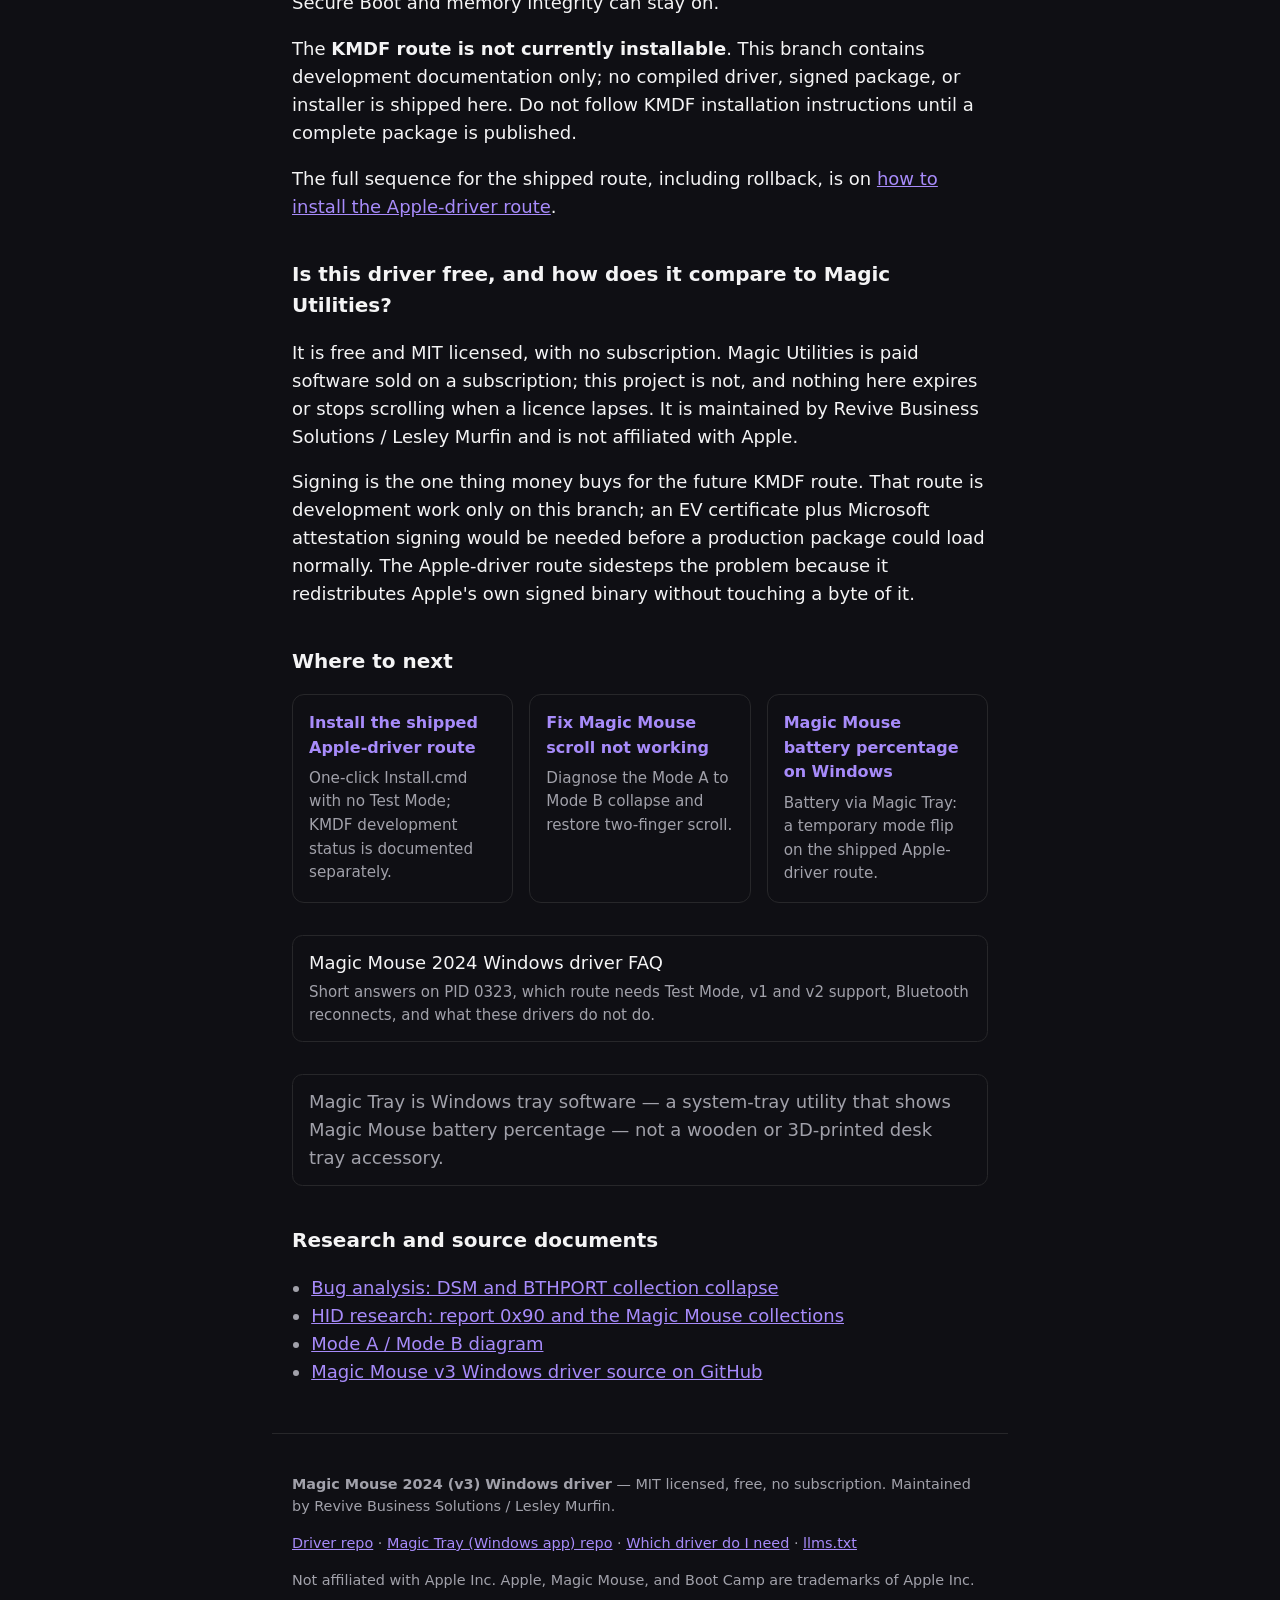
==== commit 4244b565: "fix(site): mark KMDF route as unreleased" ====
--- a/docs/index.html
+++ b/docs/index.html
@@ -51,15 +51,14 @@
         "Apple Magic Mouse USB-C Windows driver",
         "magic-mouse-v3-windows-fix"
       ],
-      "description": "Windows 10 and Windows 11 driver project for the Apple Magic Mouse that restores two-finger scroll over Bluetooth. It ships two independent routes: an installer that registers Apple's own unmodified applewirelessmouse.sys as a lower filter for PID 0x030D, 0x0269, 0x0310 and 0x0323 with no Windows Test Mode required, and a from-scratch KMDF lower-filter driver that generates scroll directly from the touch surface on PID 0x0323 and requires Test Mode because it is self-signed. Install one route, not both.",
+      "description": "Windows 10 and Windows 11 driver project for the Apple Magic Mouse that restores two-finger scroll over Bluetooth. The shipped Apple-driver route registers Apple's own unmodified applewirelessmouse.sys as a lower filter for PID 0x030D, 0x0269, 0x0310 and 0x0323 with no Windows Test Mode required. The KMDF route is development work only on this branch and has no installable package.",
       "disambiguatingDescription": "A Windows device driver project (kernel-mode filter drivers) for Apple's Magic Mouse, including the 2024 USB-C model. It is not a mouse-customisation utility, not a hardware accessory, and not an Apple product.",
       "applicationCategory": "DriverApplication",
       "applicationSubCategory": "Device driver",
       "operatingSystem": "Windows 10, Windows 11",
       "processorRequirements": "x64",
       "softwareVersion": [
-        "1.0.0 (Apple-driver route, v1-binary-patch)",
-        "2.0.4.3 (KMDF driver, v2-kmdf-driver)"
+        "1.0.0 (shipped Apple-driver route, v1-binary-patch)"
       ],
       "license": "https://github.com/LesleyMurfin/magic-mouse-v3-windows-fix/blob/main/LICENSE",
       "isAccessibleForFree": true,
@@ -73,7 +72,7 @@
         "Restores two-finger scroll on the Apple Magic Mouse over Bluetooth, including the 2024 model, PID 0323",
         "Apple-driver route registers Apple's own unmodified signed driver, so no Windows Test Mode is required and Secure Boot and memory integrity can stay on",
         "Apple-driver route supports Magic Mouse v1 (0x030D), v2 (0x0269), v2-alt (0x0310) and v3 (0x0323)",
-        "KMDF route generates scroll from the touch surface on PID 0323 with tunable sensitivity and automatic recovery after a Bluetooth reconnect, and requires Windows Test Mode",
+        "KMDF route is development work only on this branch; no installable package is shipped",
         "Keeps the HID collection stack healthy so the Magic Tray Windows app can read battery percentage"
       ],
       "downloadUrl": "https://github.com/LesleyMurfin/magic-mouse-v3-windows-fix",
@@ -133,10 +132,10 @@
     <a href="https://magictray.app/">Magic Tray app</a>
   </nav>
     <h1>Magic Mouse 2024 (v3) Windows driver — scroll fix for PID 0323</h1>
-    <p class="lead">Apple ships no Windows driver for the 2024 USB-C Magic Mouse, Bluetooth <strong>PID 0323</strong> — that ID is absent from the Boot Camp INF. This project is a free, MIT-licensed fix for two-finger scroll on Windows 10 and <strong>Windows 11</strong>, and it now offers <strong>two routes</strong>: register Apple's own unmodified signed driver (no Windows Test Mode, works on v1, v2 and v3), or install this project's KMDF filter driver (PID 0323 only, tunable scroll, Test Mode required). You install one, not both. The <a href="https://magictray.app/">Magic Tray (Windows app)</a> detects which route a machine is using and shows battery percentage in the tray.</p>
+    <p class="lead">Apple ships no Windows driver for the 2024 USB-C Magic Mouse, Bluetooth <strong>PID 0323</strong> &mdash; that ID is absent from the Boot Camp INF. This project is a free, MIT-licensed fix for two-finger scroll on Windows 10 and <strong>Windows 11</strong>. The shipped Apple-driver route registers Apple&rsquo;s own unmodified signed driver, needs no Windows Test Mode, and works on v1, v2, v2-alt and v3. The KMDF route is development documentation only on this branch and has no installable package. The <a href="https://magictray.app/">Magic Tray (Windows app)</a> shows battery percentage in the tray.</p>
     <p class="cta">
       <a class="primary" href="https://github.com/LesleyMurfin/magic-mouse-v3-windows-fix">Download the driver on GitHub</a>
-      <a class="ghost" href="install.html#choose">Compare the two routes</a>
+      <a class="primary" href="install.html#apple-route">Install the shipped route</a>
       <a class="ghost" href="https://magictray.app/">Magic Tray (Windows app)</a>
     </p>
   </header>
@@ -153,30 +152,30 @@
         <tr><th scope="row">OS support</th><td>Windows 10 build 14393 or later, Windows 11 any build, x64</td></tr>
         <tr><th scope="row">What breaks</th><td>Two-finger scroll dies after a Bluetooth idle disconnect; the cursor keeps working</td></tr>
         <tr><th scope="row">What this fixes</th><td>Restores and keeps two-finger scroll working — no reinstall, no re-pairing</td></tr>
-        <tr><th scope="row">Two routes</th><td>Apple-driver route (<code>v1-binary-patch/</code>, v1.0.0) covers <code>0x030D</code>, <code>0x0269</code>, <code>0x0310</code>, <code>0x0323</code>; KMDF driver (<code>v2-kmdf-driver/</code>, 2.0.4.3) covers <code>0x0323</code> only. Install one, not both</td></tr>
+        <tr><th scope="row">Two routes</th><td>Apple-driver route (<code>v1-binary-patch/</code>, v1.0.0) is shipped and covers <code>0x030D</code>, <code>0x0269</code>, <code>0x0310</code>, <code>0x0323</code>; KMDF route (<code>v2-kmdf-driver/</code>) is development documentation only. Install the shipped route, not both</td></tr>
         <tr><th scope="row">License</th><td>MIT</td></tr>
         <tr><th scope="row">Price</th><td>Free, no subscription <span class="badge">MIT</span></td></tr>
-        <tr><th scope="row">Signing status</th><td>Apple-driver route ships Apple's own signed binary unmodified, so no Windows Test Mode is required; the KMDF driver is self-signed, so it does require Test Mode</td></tr>
+        <tr><th scope="row">Signing status</th><td>Shipped Apple-driver route uses Apple's own signed binary unmodified, so no Windows Test Mode is required; the KMDF route is development work only and has no package to install</td></tr>
       </tbody>
     </table>
 
-    <h2 id="two-routes">Which of the two fixes should I install?</h2>
-    <p>Both routes restore two-finger scroll. They attach to the same Bluetooth HID stack, so you pick one — never both.</p>
+    <h2 id="two-routes">What is shipped, and what is still in development?</h2>
+    <p>The Apple-driver route is shipped and installable here. The KMDF route is development work only: this branch contains its README/status material, not an installable package, compiled <code>.sys</code>, or installer. Do not try to install the KMDF route from this branch.</p>
     <table>
-      <caption>Apple-driver route compared with the KMDF driver</caption>
+      <caption>Shipped Apple-driver route and KMDF development status</caption>
       <thead>
-        <tr><th scope="col"></th><th scope="col">Apple-driver route</th><th scope="col">KMDF driver</th></tr>
+        <tr><th scope="col"></th><th scope="col">Apple-driver route</th><th scope="col">KMDF route</th></tr>
       </thead>
       <tbody>
-        <tr><th scope="row">Folder</th><td><code>v1-binary-patch/</code>, v1.0.0</td><td><code>v2-kmdf-driver/</code>, 2.0.4.3</td></tr>
-        <tr><th scope="row">Supported PIDs</th><td><code>0x030D</code> (v1), <code>0x0269</code> (v2), <code>0x0310</code> (v2-alt), <code>0x0323</code> (v3)</td><td><code>0x0323</code> (v3) only</td></tr>
-        <tr><th scope="row">Windows Test Mode</th><td>Not required — Secure Boot and memory integrity can stay on</td><td>Required: <code>bcdedit /set testsigning on</code>, Secure Boot off, memory integrity off</td></tr>
-        <tr><th scope="row">Install</th><td>Turn Fast Startup off (<code>powercfg /h off</code>), then double-click <code>Install.cmd</code> — it self-elevates, then reboot</td><td>Run <code>Setup-Community.cmd</code> as administrator, after enabling Test Mode</td></tr>
-        <tr><th scope="row">Scroll feel</th><td>Apple's own Mac-style translation; sensitivity is fixed</td><td>Generated from the touch surface; sensitivity tunable via <code>ScrollStep</code></td></tr>
-        <tr><th scope="row">Battery percentage</th><td>Magic Tray briefly flips the device Mode A to Mode B and back to read it</td><td>Read directly from HID Input report <code>0x90</code> on COL02, no mode flip</td></tr>
+        <tr><th scope="row">Folder / version</th><td><code>v1-binary-patch/</code>, v1.0.0</td><td><code>v2-kmdf-driver/</code>, README/status only</td></tr>
+        <tr><th scope="row">Supported PIDs</th><td><code>0x030D</code>, <code>0x0269</code>, <code>0x0310</code>, <code>0x0323</code></td><td>Planned for <code>0x0323</code> only; not shipped</td></tr>
+        <tr><th scope="row">Windows Test Mode</th><td>Not required</td><td>Planned requirement; no package is available to install</td></tr>
+        <tr><th scope="row">Install</th><td>Turn Fast Startup off, then double-click <code>Install.cmd</code></td><td>Not available from this branch</td></tr>
+        <tr><th scope="row">Scroll feel</th><td>Apple's own Mac-style translation; sensitivity fixed</td><td>Planned generated scroll; not available to users from this branch</td></tr>
+        <tr><th scope="row">Battery percentage</th><td>Magic Tray briefly flips Mode A to Mode B and back</td><td>Not applicable until the route ships</td></tr>
       </tbody>
     </table>
-    <p>Side-by-side steps for both, including rollback: <a href="install.html#choose">how to install the Magic Mouse v3 Windows driver</a>.</p>
+    <p>Install and rollback steps for the shipped route: <a href="install.html#apple-route">how to install the Apple-driver route</a>.</p>
 
     <h2 id="apple-driver">Does Apple make a Windows driver for the 2024 Magic Mouse?</h2>
     <p>No. Apple's Boot Camp driver package contains no entry for <strong>PID 0323</strong>, so Windows loads only its generic HID mouse stack for the 2024 Magic Mouse. Clicking and cursor movement work out of the box, but nothing from Apple teaches Windows how to keep the touch-surface scroll collection alive.</p>
@@ -187,46 +186,46 @@
     <p>Full symptom walkthrough and how to confirm the collapse on your own machine: <a href="scroll-fix.html">Magic Mouse scroll not working on Windows 11 — fix</a>.</p>
 
     <h2 id="what-it-does">What does the Magic Mouse v3 Windows driver do?</h2>
-    <p>Both routes are kernel-mode lower filters on the mouse's Bluetooth HID stack, and both end with working two-finger scroll. They get there differently:</p>
+    <p>The shipped Apple-driver route is a kernel-mode lower filter on the mouse's Bluetooth HID stack. The KMDF route is development work only on this branch, so it has no installable user path here.</p>
     <ul class="plain">
       <li><strong>Apple-driver route</strong> (<code>v1-binary-patch/</code>, v1.0.0, production ready) — ships Apple's own <code>applewirelessmouse.sys</code> completely unmodified and registers it: the binary is copied to <code>System32\drivers</code>, an <code>applewirelessmouse</code> kernel service is created, the driver is added to the device's <code>LowerFilters</code>, and the Bluetooth HID device is restarted. Because the binary is untouched and no catalog is installed, <strong>no Windows Test Mode is required</strong>. Scroll feel is Apple's own Mac-style translation, and sensitivity is fixed. Supports <code>0x030D</code>, <code>0x0269</code>, <code>0x0310</code> and <code>0x0323</code>.</li>
-      <li><strong>KMDF driver</strong> (<code>v2-kmdf-driver/</code>, 2.0.4.3) — a lower-filter driver written from scratch in C against the public Windows Driver Kit. It contains no Apple code and does not need Apple's binary; it generates scroll directly from the touch surface as HID Wheel and AC Pan. Scroll sensitivity is tunable with the <code>ScrollStep</code> registry value, and it re-arms multitouch automatically after a Bluetooth reconnect and after a reboot. It is self-signed, so it <strong>requires Windows Test Mode</strong>, and it supports <code>0x0323</code> only. This is the package the <a href="https://magictray.app/">Magic Tray (Windows app)</a> installs via <code>v2-kmdf-driver/Install-KMDF.cmd</code>.</li>
+      <li><strong>KMDF route</strong> (<code>v2-kmdf-driver/</code>) — development documentation only. No compiled <code>.sys</code>, installable package, or installer ships on this branch. Planned scope is PID <code>0x0323</code> with Test Mode, tunable scroll and automatic recovery; these are not current install options.</li>
     </ul>
-    <p class="note">Install one route, not both — they attach to the same Bluetooth HID stack. Either route restores scroll; neither changes button mapping, gestures, or pointer acceleration.</p>
+    <p class="note">Install the shipped Apple-driver route. Do not combine it with unreleased KMDF work.</p>
 
     <h2 id="which-mouse">Which Magic Mouse do I have?</h2>
-    <p>Check the Bluetooth product ID: in Windows, open Device Manager → Human Interface Devices → Apple Magic Mouse → Properties → Details → Hardware Ids, and read the <code>PID_</code> value. <code>PID_0323</code> can use either route; the older IDs need the Apple-driver route.</p>
+    <p>Check the Bluetooth product ID: in Windows, open Device Manager → Human Interface Devices → Apple Magic Mouse → Properties → Details → Hardware Ids, and read the <code>PID_</code> value. The shipped Apple-driver route supports all four mouse PIDs; the unreleased KMDF work is not available from this branch.</p>
     <table>
       <thead>
         <tr><th scope="col">PID</th><th scope="col">Device</th><th scope="col">Where to go</th></tr>
       </thead>
       <tbody>
-        <tr><td><code>0x0323</code></td><td>Magic Mouse 2024 (v3), USB-C</td><td>Either route — <a href="install.html#choose">compare and install</a></td></tr>
-        <tr><td><code>0x0269</code></td><td>Magic Mouse 2 (v2), Lightning</td><td>Apple-driver route — <a href="install.html#apple-route">Install.cmd</a>, the approach <a href="https://github.com/sbagirici/apple-magic-mouse-scroll-fix-windows">sbagirici proved on v1/v2</a></td></tr>
-        <tr><td><code>0x030D</code></td><td>Magic Mouse (v1), AA batteries</td><td>Apple-driver route — verified on a paired v1 alongside a v3 on the same PC</td></tr>
-        <tr><td><code>0x0310</code></td><td>Magic Mouse 2 (v2-alt) / Apple Wireless Mouse</td><td>Apple-driver route — supported by the same installer</td></tr>
+        <tr><td><code>0x0323</code></td><td>Magic Mouse 2024 (v3), USB-C</td><td>Shipped Apple-driver route — <a href="install.html#apple-route">install</a></td></tr>
+        <tr><td><code>0x0269</code></td><td>Magic Mouse 2 (v2), Lightning</td><td>Shipped Apple-driver route — <a href="install.html#apple-route">Install.cmd</a>, the approach <a href="https://github.com/sbagirici/apple-magic-mouse-scroll-fix-windows">sbagirici proved on v1/v2</a></td></tr>
+        <tr><td><code>0x030D</code></td><td>Magic Mouse (v1), AA batteries</td><td>Shipped Apple-driver route — verified on a paired v1 alongside a v3</td></tr>
+        <tr><td><code>0x0310</code></td><td>Magic Mouse 2 (v2-alt) / Apple Wireless Mouse</td><td>Shipped Apple-driver route — supported by the same installer</td></tr>
       </tbody>
     </table>
-    <p>If your Hardware Ids show <code>PID_0269</code>, <code>PID_030D</code> or <code>PID_0310</code>, use the Apple-driver route: pass <code>-TargetPid</code> to the PowerShell installer, or just let <code>Install.cmd</code> detect the paired mouse. The KMDF driver will not help you — it is <code>0x0323</code> only.</p>
+    <p>If your Hardware Ids show <code>PID_0269</code>, <code>PID_030D</code> or <code>PID_0310</code>, use the shipped Apple-driver route. The unreleased KMDF work is not available from this branch.</p>
 
     <h2 id="battery">How do I see Magic Mouse battery percentage on Windows?</h2>
-    <p>Use the Magic Tray app — neither driver reads battery itself. The 2024 Magic Mouse reports its charge on HID Input report <code>0x90</code>, collection <code>COL02</code>, and parsing that report is userspace work done by the <a href="https://magictray.app/">Magic Tray (Windows app)</a>, which puts the percentage in the Windows notification area. How it gets the number depends on the route: with the KMDF driver it reads report <code>0x90</code> directly, and on the Apple-driver route it performs a brief, temporary Mode A to Mode B flip on the device and then flips it back.</p>
+    <p>Use the Magic Tray app — the shipped Apple-driver route does not read battery itself. The 2024 Magic Mouse reports its charge on HID Input report <code>0x90</code>, collection <code>COL02</code>, and Magic Tray reads it in userspace with a brief, temporary Mode A to Mode B flip on the device and then flips it back. The unreleased KMDF route is not available from this branch.</p>
     <p>Step-by-step, and what is still unknown for v1 and v2: <a href="battery.html">check Magic Mouse battery percentage on Windows 11</a>.</p>
 
     <h2 id="install">How do I install the Magic Mouse 2024 (v3) Windows driver?</h2>
-    <p>It depends which route you pick. For the <strong>Apple-driver route</strong>, turn Fast Startup off (<code>powercfg /h off</code> from an elevated prompt, then reboot), download the repo and double-click <code>v1-binary-patch/Install.cmd</code>: it asks for Administrator itself, uses the bundled unmodified Apple driver, needs no PowerShell window and no execution-policy change, and a reboot finishes the job. No Test Mode, and Secure Boot and memory integrity can stay on.</p>
-    <p>For the <strong>KMDF driver</strong>, enable Windows Test Mode first and then run <code>Setup-Community.cmd</code>: that package is self-signed today, so Windows refuses to load it while signature enforcement is on. Test Mode is required for the KMDF route — it has to persist across reboots, so a one-shot disabled-enforcement boot is not enough — until the project can pay for an EV certificate and Microsoft attestation signing.</p>
-    <p>The full sequence for both routes, including how to undo either one, is on <a href="install.html#choose">how to install the Magic Mouse v3 driver on Windows 11</a>.</p>
+    <p>For the shipped <strong>Apple-driver route</strong>, turn Fast Startup off (<code>powercfg /h off</code> from an elevated prompt, then reboot), download the repo and double-click <code>v1-binary-patch/Install.cmd</code>: it asks for Administrator itself, uses the bundled unmodified Apple driver, needs no PowerShell window and no execution-policy change, and a reboot finishes the job. No Test Mode, and Secure Boot and memory integrity can stay on.</p>
+    <p>The <strong>KMDF route is not currently installable</strong>. This branch contains development documentation only; no compiled driver, signed package, or installer is shipped here. Do not follow KMDF installation instructions until a complete package is published.</p>
+    <p>The full sequence for the shipped route, including rollback, is on <a href="install.html#apple-route">how to install the Apple-driver route</a>.</p>
 
     <h2 id="price">Is this driver free, and how does it compare to Magic Utilities?</h2>
     <p>It is free and MIT licensed, with no subscription. Magic Utilities is paid software sold on a subscription; this project is not, and nothing here expires or stops scrolling when a licence lapses. It is maintained by Revive Business Solutions / Lesley Murfin and is not affiliated with Apple.</p>
-    <p>Signing is the one thing money buys — for the KMDF driver. That driver is self-signed today and the goal is an EV certificate plus Microsoft attestation signing, funded through Stripe rather than GitHub Sponsors — see the <a href="https://magictray.app/funding.html">driver signing funding page</a>. The Apple-driver route sidesteps the problem entirely because it redistributes Apple's own signed binary without touching a byte of it.</p>
+    <p>Signing is the one thing money buys for the future KMDF route. That route is development work only on this branch; an EV certificate plus Microsoft attestation signing would be needed before a production package could load normally. The Apple-driver route sidesteps the problem because it redistributes Apple's own signed binary without touching a byte of it.</p>
 
     <h2 id="next">Where to next</h2>
     <div class="grid grid-3">
       <div class="card">
-        <h3><a href="install.html#choose">Install: compare the two routes</a></h3>
-        <p>One-click Install.cmd with no Test Mode, or the KMDF package. Plus rollback.</p>
+        <h3><a href="install.html#apple-route">Install the shipped Apple-driver route</a></h3>
+        <p>One-click Install.cmd with no Test Mode; KMDF development status is documented separately.</p>
       </div>
       <div class="card">
         <h3><a href="scroll-fix.html">Fix Magic Mouse scroll not working</a></h3>
@@ -234,15 +233,14 @@
       </div>
       <div class="card">
         <h3><a href="battery.html">Magic Mouse battery percentage on Windows</a></h3>
-        <p>Report 0x90 or a temporary mode flip, shown by the Magic Tray tray app.</p>
+        <p>Battery via Magic Tray: a temporary mode flip on the shipped Apple-driver route.</p>
       </div>
     </div>
     <ul class="pick">
       <li><a href="faq.html">Magic Mouse 2024 Windows driver FAQ<small>Short answers on PID 0323, which route needs Test Mode, v1 and v2 support, Bluetooth reconnects, and what these drivers do not do.</small></a></li>
     </ul>
 
-    <h2 id="disambiguation">Magic Tray is a Windows app, not a desk tray</h2>
-    <p class="disambig">Magic Tray is Windows tray software — a system-tray utility that installs this driver and shows Magic Mouse battery percentage — not a wooden or 3D-printed desk tray accessory.</p>
+    <p class="disambig">Magic Tray is Windows tray software — a system-tray utility that shows Magic Mouse battery percentage — not a wooden or 3D-printed desk tray accessory.</p>
 
     <h2 id="research">Research and source documents</h2>
     <ul class="plain">
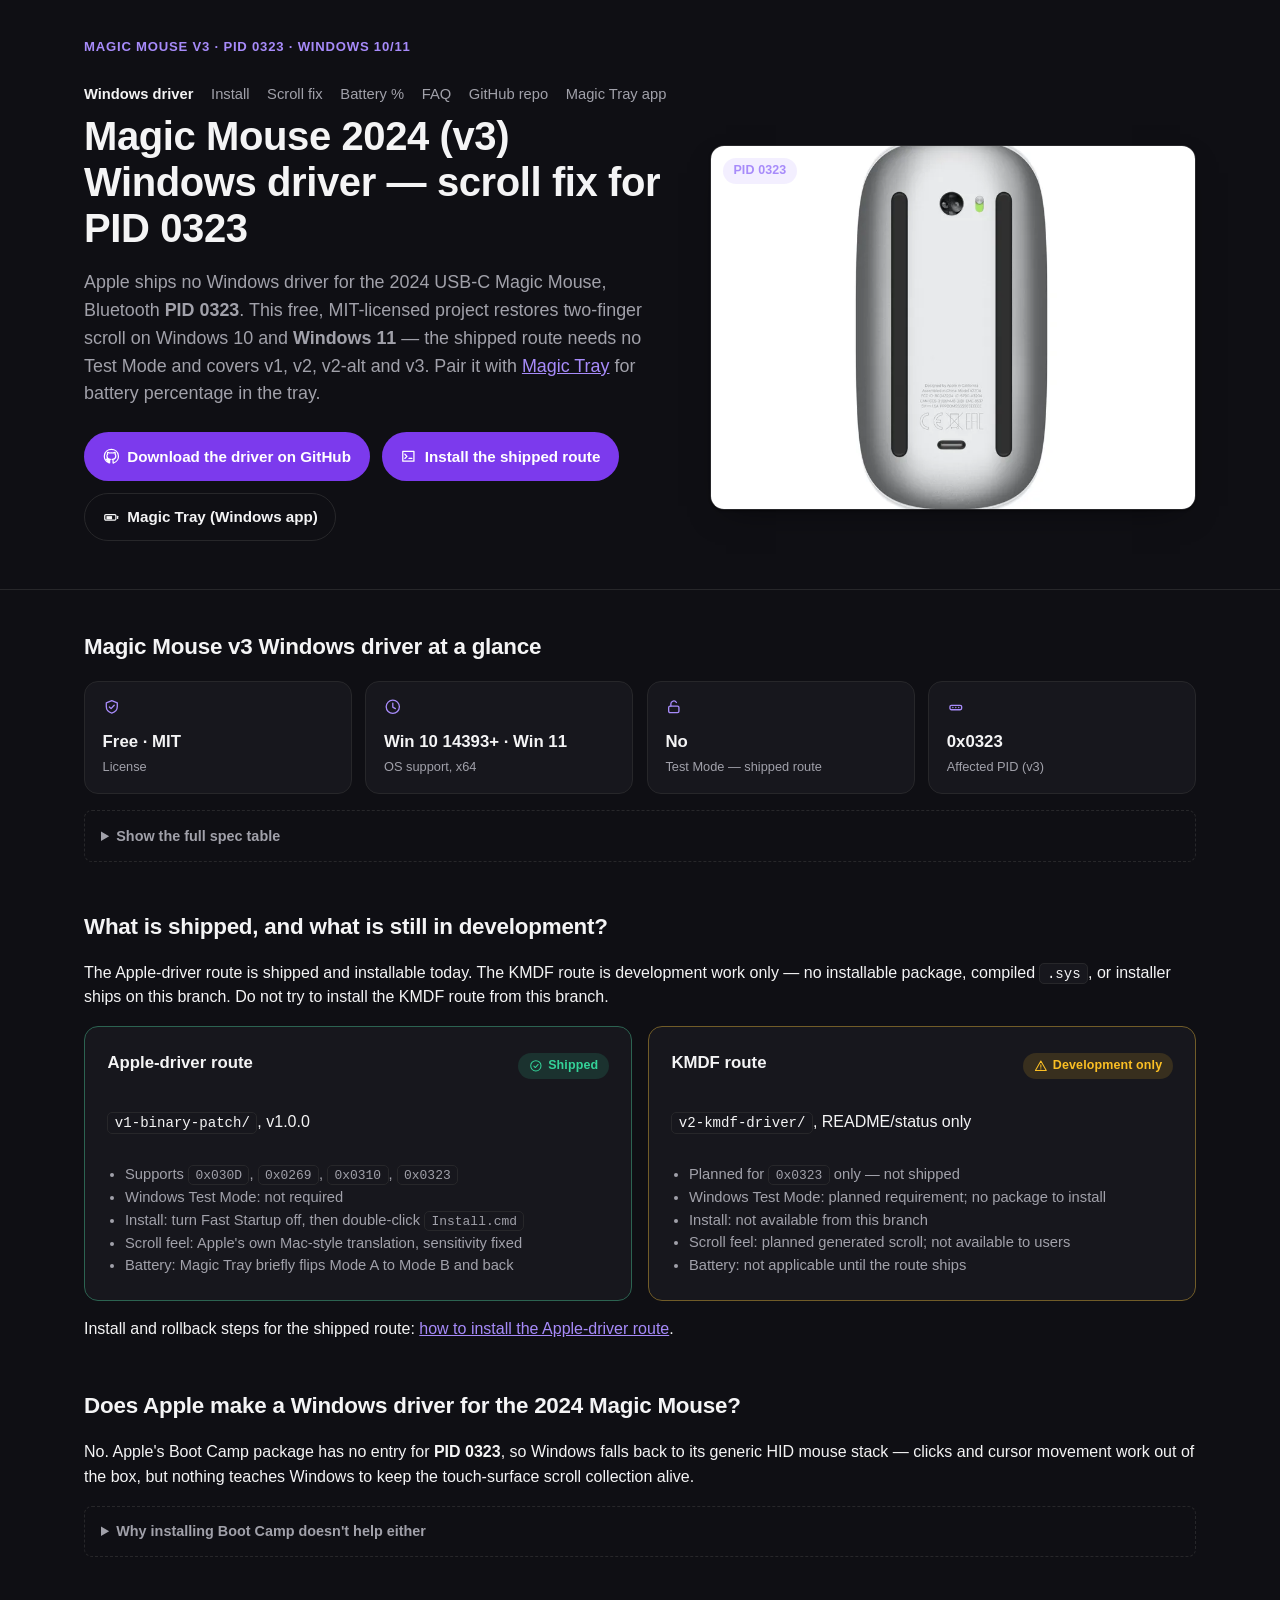
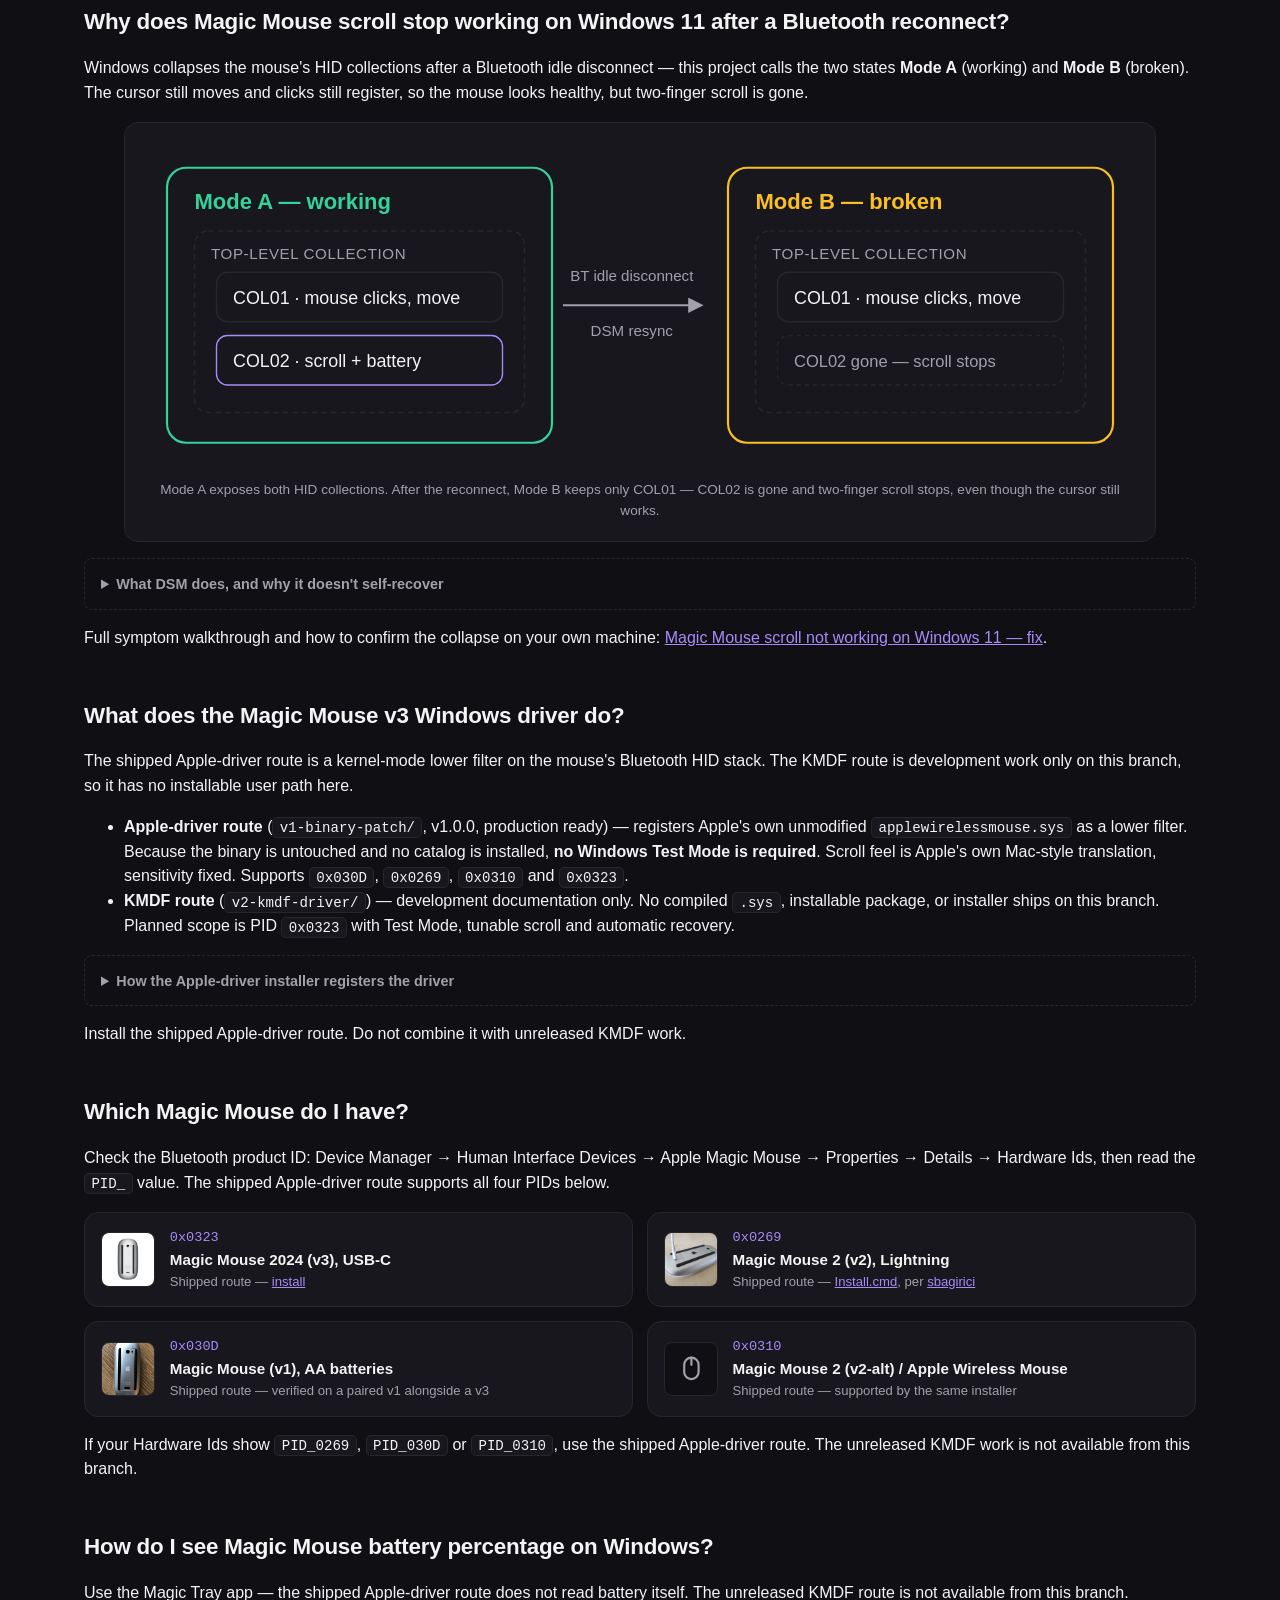
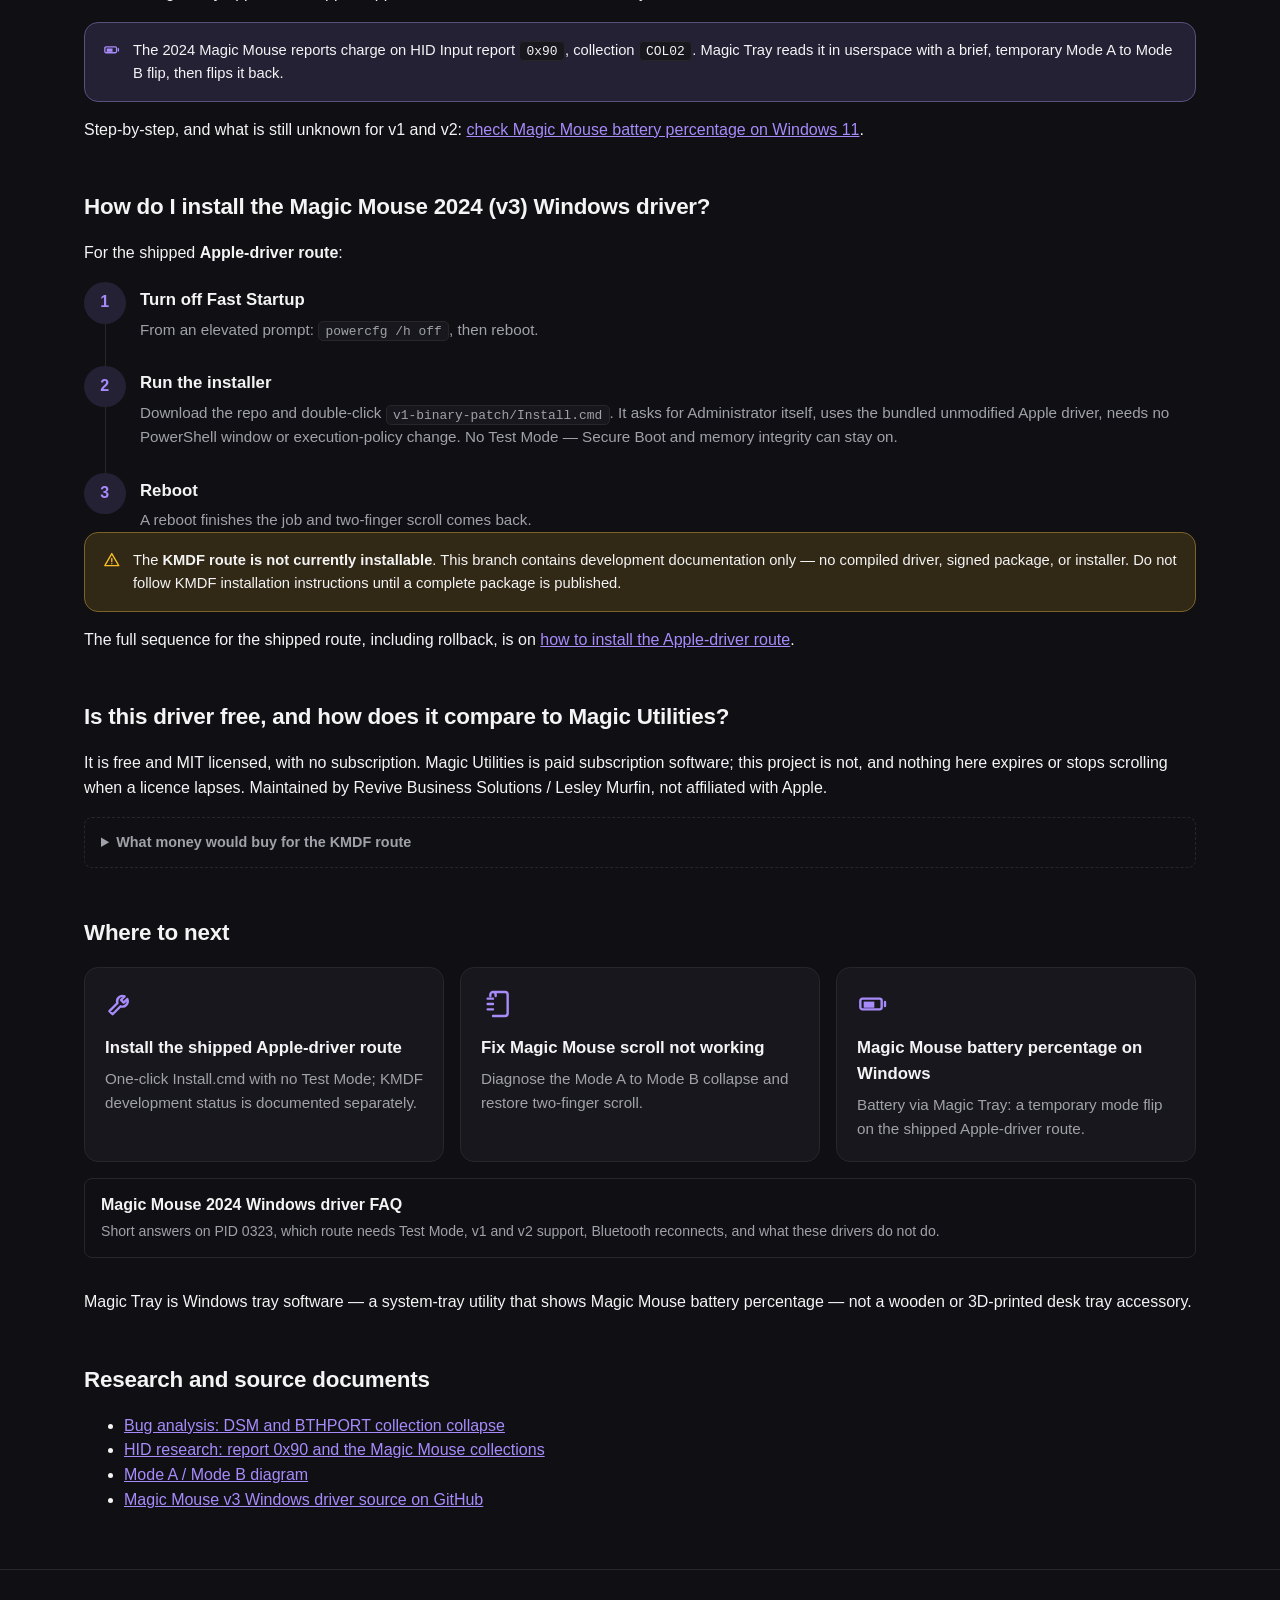
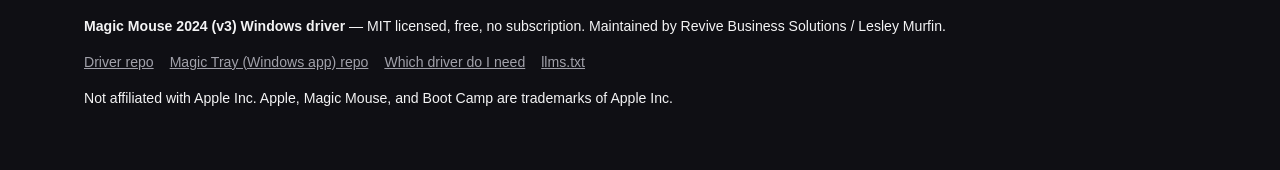
==== commit 52af9248: "feat(site): redesign homepage with hero, stat cards, route cards, diagram, device grid - Hero sectio" ====
--- a/docs/index.html
+++ b/docs/index.html
@@ -5,16 +5,16 @@
   <meta name="viewport" content="width=device-width, initial-scale=1">
   <title>Magic Mouse 2024 (v3) Windows Driver — Scroll Fix</title>
   <meta name="description" content="Apple ships no Windows driver for the 2024 Magic Mouse (PID 0323). Two free MIT scroll fixes for Windows 10 and 11: an Apple-driver route with no Test Mode, or a KMDF filter driver.">
-  <link rel="canonical" href="https://lesleymurfin.github.io/magic-mouse-v3-windows-fix/">
+  <link rel="canonical" href="https://drivers.magictray.app/">
   <meta name="robots" content="index,follow,max-snippet:-1,max-image-preview:large,max-video-preview:-1">
-  <link rel="describedby" href="https://lesleymurfin.github.io/magic-mouse-v3-windows-fix/llms.txt">
+  <link rel="describedby" href="https://drivers.magictray.app/llms.txt">
   <meta property="og:type" content="website">
   <meta property="og:site_name" content="Magic Mouse v3 Windows Driver">
   <meta property="og:locale" content="en_US">
   <meta property="og:title" content="Magic Mouse 2024 (v3) Windows driver — scroll fix for PID 0323">
   <meta property="og:description" content="Apple ships no Windows driver for the 2024 USB-C Magic Mouse. Two free MIT fixes: register Apple's own signed driver with no Test Mode, or install the KMDF filter driver.">
-  <meta property="og:url" content="https://lesleymurfin.github.io/magic-mouse-v3-windows-fix/">
-  <meta property="og:image" content="https://lesleymurfin.github.io/magic-mouse-v3-windows-fix/og.png">
+  <meta property="og:url" content="https://drivers.magictray.app/">
+  <meta property="og:image" content="https://drivers.magictray.app/og.png">
   <meta property="og:image:width" content="1200">
   <meta property="og:image:height" content="630">
   <meta property="og:image:alt" content="Magic Mouse 2024 (v3) Windows driver — scroll fix for PID 0323">
@@ -25,25 +25,25 @@
   "@graph": [
     {
       "@type": "WebSite",
-      "@id": "https://lesleymurfin.github.io/magic-mouse-v3-windows-fix/#website",
-      "url": "https://lesleymurfin.github.io/magic-mouse-v3-windows-fix/",
+      "@id": "https://drivers.magictray.app/#website",
+      "url": "https://drivers.magictray.app/",
       "name": "Magic Mouse v3 Windows Driver",
       "description": "Free MIT Windows driver project that restores two-finger scroll on the Apple Magic Mouse, including the 2024 model (v3), Bluetooth PID 0323.",
-      "publisher": { "@id": "https://lesleymurfin.github.io/magic-mouse-v3-windows-fix/#org" },
+      "publisher": { "@id": "https://drivers.magictray.app/#org" },
       "inLanguage": "en"
     },
     {
       "@type": "Organization",
-      "@id": "https://lesleymurfin.github.io/magic-mouse-v3-windows-fix/#org",
+      "@id": "https://drivers.magictray.app/#org",
       "name": "Revive Business Solutions",
-      "url": "https://lesleymurfin.github.io/magic-mouse-v3-windows-fix/",
+      "url": "https://drivers.magictray.app/",
       "sameAs": [
         "https://github.com/LesleyMurfin"
       ]
     },
     {
       "@type": "SoftwareApplication",
-      "@id": "https://lesleymurfin.github.io/magic-mouse-v3-windows-fix/#software",
+      "@id": "https://drivers.magictray.app/#software",
       "name": "Magic Mouse 2024 (v3) Windows Driver",
       "alternateName": [
         "Magic Mouse v3 Windows driver",
@@ -76,42 +76,42 @@
         "Keeps the HID collection stack healthy so the Magic Tray Windows app can read battery percentage"
       ],
       "downloadUrl": "https://github.com/LesleyMurfin/magic-mouse-v3-windows-fix",
-      "installUrl": "https://lesleymurfin.github.io/magic-mouse-v3-windows-fix/install.html",
+      "installUrl": "https://drivers.magictray.app/install.html",
       "codeRepository": "https://github.com/LesleyMurfin/magic-mouse-v3-windows-fix",
-      "author": { "@id": "https://lesleymurfin.github.io/magic-mouse-v3-windows-fix/#org" },
-      "publisher": { "@id": "https://lesleymurfin.github.io/magic-mouse-v3-windows-fix/#org" },
+      "author": { "@id": "https://drivers.magictray.app/#org" },
+      "publisher": { "@id": "https://drivers.magictray.app/#org" },
       "sameAs": [
         "https://github.com/LesleyMurfin/magic-mouse-v3-windows-fix"
       ]
     },
     {
       "@type": "WebPage",
-      "@id": "https://lesleymurfin.github.io/magic-mouse-v3-windows-fix/#webpage",
-      "url": "https://lesleymurfin.github.io/magic-mouse-v3-windows-fix/",
+      "@id": "https://drivers.magictray.app/#webpage",
+      "url": "https://drivers.magictray.app/",
       "name": "Magic Mouse 2024 (v3) Windows driver — scroll fix for PID 0323",
       "description": "Apple ships no Windows driver for the 2024 Magic Mouse (PID 0323). Two free MIT scroll fixes for Windows 10 and 11: an Apple-driver route with no Test Mode, or a KMDF filter driver.",
-      "isPartOf": { "@id": "https://lesleymurfin.github.io/magic-mouse-v3-windows-fix/#website" },
-      "about": { "@id": "https://lesleymurfin.github.io/magic-mouse-v3-windows-fix/#software" },
+      "isPartOf": { "@id": "https://drivers.magictray.app/#website" },
+      "about": { "@id": "https://drivers.magictray.app/#software" },
       "primaryImageOfPage": {
         "@type": "ImageObject",
-        "url": "https://lesleymurfin.github.io/magic-mouse-v3-windows-fix/og.png",
+        "url": "https://drivers.magictray.app/og.png",
         "width": 1200,
         "height": 630
       },
-      "breadcrumb": { "@id": "https://lesleymurfin.github.io/magic-mouse-v3-windows-fix/#breadcrumb" },
+      "breadcrumb": { "@id": "https://drivers.magictray.app/#breadcrumb" },
       "datePublished": "2026-05-01",
       "dateModified": "2026-09-15",
       "inLanguage": "en"
     },
     {
       "@type": "BreadcrumbList",
-      "@id": "https://lesleymurfin.github.io/magic-mouse-v3-windows-fix/#breadcrumb",
+      "@id": "https://drivers.magictray.app/#breadcrumb",
       "itemListElement": [
         {
           "@type": "ListItem",
           "position": 1,
           "name": "Magic Mouse 2024 (v3) Windows driver",
-          "item": "https://lesleymurfin.github.io/magic-mouse-v3-windows-fix/"
+          "item": "https://drivers.magictray.app/"
         }
       ]
     }
@@ -120,144 +120,351 @@
 </head>
 <body>
   <a class="skip" href="#content">Skip to content</a>
-  <header>
-    <p class="kicker">Magic Mouse v3 · PID 0323 · Windows 10/11</p>
-  <nav aria-label="Site">
-    <a href="./" aria-current="page">Windows driver</a>
-    <a href="install.html">Install</a>
-    <a href="scroll-fix.html">Scroll fix</a>
-    <a href="battery.html">Battery %</a>
-    <a href="faq.html">FAQ</a>
-    <a href="https://github.com/LesleyMurfin/magic-mouse-v3-windows-fix">GitHub repo</a>
-    <a href="https://magictray.app/">Magic Tray app</a>
-  </nav>
-    <h1>Magic Mouse 2024 (v3) Windows driver — scroll fix for PID 0323</h1>
-    <p class="lead">Apple ships no Windows driver for the 2024 USB-C Magic Mouse, Bluetooth <strong>PID 0323</strong> &mdash; that ID is absent from the Boot Camp INF. This project is a free, MIT-licensed fix for two-finger scroll on Windows 10 and <strong>Windows 11</strong>. The shipped Apple-driver route registers Apple&rsquo;s own unmodified signed driver, needs no Windows Test Mode, and works on v1, v2, v2-alt and v3. The KMDF route is development documentation only on this branch and has no installable package. The <a href="https://magictray.app/">Magic Tray (Windows app)</a> shows battery percentage in the tray.</p>
-    <p class="cta">
-      <a class="primary" href="https://github.com/LesleyMurfin/magic-mouse-v3-windows-fix">Download the driver on GitHub</a>
-      <a class="primary" href="install.html#apple-route">Install the shipped route</a>
-      <a class="ghost" href="https://magictray.app/">Magic Tray (Windows app)</a>
-    </p>
+  <header class="site">
+    <div class="wrap">
+      <p class="kicker">Magic Mouse v3 · PID 0323 · Windows 10/11</p>
+      <nav class="site" aria-label="Site">
+        <a href="./" aria-current="page">Windows driver</a>
+        <a href="install.html">Install</a>
+        <a href="scroll-fix.html">Scroll fix</a>
+        <a href="battery.html">Battery %</a>
+        <a href="faq.html">FAQ</a>
+        <a href="https://github.com/LesleyMurfin/magic-mouse-v3-windows-fix">GitHub repo</a>
+        <a href="https://magictray.app/">Magic Tray app</a>
+      </nav>
+      <section class="hero">
+        <div>
+          <h1>Magic Mouse 2024 (v3) Windows driver — scroll fix for PID 0323</h1>
+          <p class="lead">Apple ships no Windows driver for the 2024 USB-C Magic Mouse, Bluetooth <strong>PID 0323</strong>. This free, MIT-licensed project restores two-finger scroll on Windows 10 and <strong>Windows 11</strong> — the shipped route needs no Test Mode and covers v1, v2, v2-alt and v3. Pair it with <a href="https://magictray.app/">Magic Tray</a> for battery percentage in the tray.</p>
+          <p class="cta">
+            <a class="btn btn-primary" href="https://github.com/LesleyMurfin/magic-mouse-v3-windows-fix"><svg class="icon"><use href="img/icons.svg#github"/></svg>Download the driver on GitHub</a>
+            <a class="btn btn-primary" href="install.html#apple-route"><svg class="icon"><use href="img/icons.svg#terminal"/></svg>Install the shipped route</a>
+            <a class="btn btn-ghost" href="https://magictray.app/"><svg class="icon"><use href="img/icons.svg#battery"/></svg>Magic Tray (Windows app)</a>
+          </p>
+        </div>
+        <div class="hero-media">
+          <picture>
+            <source srcset="img/magic-mouse-v3-underside-usbc.webp" type="image/webp">
+            <img src="img/magic-mouse-v3-underside-usbc.jpg" alt="Underside of the 2024 Magic Mouse (v3) showing its USB-C charging port">
+          </picture>
+          <span class="badge badge-accent tag">PID 0323</span>
+        </div>
+      </section>
+    </div>
   </header>
+
   <main id="content">
-    <h2 id="at-a-glance">Magic Mouse v3 Windows driver at a glance</h2>
-    <table class="at-a-glance">
-      <caption>Key facts for the Magic Mouse 2024 (v3) Windows driver</caption>
-      <tbody>
-        <tr><th scope="row">Device</th><td>Apple Magic Mouse, third generation — this project calls it Magic Mouse v3</td></tr>
-        <tr><th scope="row">Marketing name</th><td>Magic Mouse (Apple sells it without a version number)</td></tr>
-        <tr><th scope="row">Model year</th><td>2024</td></tr>
-        <tr><th scope="row">Connector</th><td>USB-C</td></tr>
-        <tr><th scope="row">Bluetooth VID / PID</th><td><code>05AC</code> / <code>0x0323</code></td></tr>
-        <tr><th scope="row">OS support</th><td>Windows 10 build 14393 or later, Windows 11 any build, x64</td></tr>
-        <tr><th scope="row">What breaks</th><td>Two-finger scroll dies after a Bluetooth idle disconnect; the cursor keeps working</td></tr>
-        <tr><th scope="row">What this fixes</th><td>Restores and keeps two-finger scroll working — no reinstall, no re-pairing</td></tr>
-        <tr><th scope="row">Two routes</th><td>Apple-driver route (<code>v1-binary-patch/</code>, v1.0.0) is shipped and covers <code>0x030D</code>, <code>0x0269</code>, <code>0x0310</code>, <code>0x0323</code>; KMDF route (<code>v2-kmdf-driver/</code>) is development documentation only. Install the shipped route, not both</td></tr>
-        <tr><th scope="row">License</th><td>MIT</td></tr>
-        <tr><th scope="row">Price</th><td>Free, no subscription <span class="badge">MIT</span></td></tr>
-        <tr><th scope="row">Signing status</th><td>Shipped Apple-driver route uses Apple's own signed binary unmodified, so no Windows Test Mode is required; the KMDF route is development work only and has no package to install</td></tr>
-      </tbody>
-    </table>
-
-    <h2 id="two-routes">What is shipped, and what is still in development?</h2>
-    <p>The Apple-driver route is shipped and installable here. The KMDF route is development work only: this branch contains its README/status material, not an installable package, compiled <code>.sys</code>, or installer. Do not try to install the KMDF route from this branch.</p>
-    <table>
-      <caption>Shipped Apple-driver route and KMDF development status</caption>
-      <thead>
-        <tr><th scope="col"></th><th scope="col">Apple-driver route</th><th scope="col">KMDF route</th></tr>
-      </thead>
-      <tbody>
-        <tr><th scope="row">Folder / version</th><td><code>v1-binary-patch/</code>, v1.0.0</td><td><code>v2-kmdf-driver/</code>, README/status only</td></tr>
-        <tr><th scope="row">Supported PIDs</th><td><code>0x030D</code>, <code>0x0269</code>, <code>0x0310</code>, <code>0x0323</code></td><td>Planned for <code>0x0323</code> only; not shipped</td></tr>
-        <tr><th scope="row">Windows Test Mode</th><td>Not required</td><td>Planned requirement; no package is available to install</td></tr>
-        <tr><th scope="row">Install</th><td>Turn Fast Startup off, then double-click <code>Install.cmd</code></td><td>Not available from this branch</td></tr>
-        <tr><th scope="row">Scroll feel</th><td>Apple's own Mac-style translation; sensitivity fixed</td><td>Planned generated scroll; not available to users from this branch</td></tr>
-        <tr><th scope="row">Battery percentage</th><td>Magic Tray briefly flips Mode A to Mode B and back</td><td>Not applicable until the route ships</td></tr>
-      </tbody>
-    </table>
-    <p>Install and rollback steps for the shipped route: <a href="install.html#apple-route">how to install the Apple-driver route</a>.</p>
-
-    <h2 id="apple-driver">Does Apple make a Windows driver for the 2024 Magic Mouse?</h2>
-    <p>No. Apple's Boot Camp driver package contains no entry for <strong>PID 0323</strong>, so Windows loads only its generic HID mouse stack for the 2024 Magic Mouse. Clicking and cursor movement work out of the box, but nothing from Apple teaches Windows how to keep the touch-surface scroll collection alive.</p>
-    <p>Installing Apple's Boot Camp software does not rescue the older mice either: Apple's installer refuses to run on non-Apple hardware, and even when <code>applewirelessmouse.sys</code> is present on disk, Windows will not attach it to the mouse until something registers the driver as a lower filter on the device. That registration is exactly what this project's Apple-driver installer does — the approach <a href="https://github.com/sbagirici/apple-magic-mouse-scroll-fix-windows">sbagirici proved on Magic Mouse v1 and v2</a>.</p>
-
-    <h2 id="why-scroll-stops">Why does Magic Mouse scroll stop working on Windows 11 after a Bluetooth reconnect?</h2>
-    <p>Because Windows collapses the mouse's HID collections. After a Bluetooth idle disconnect, DeviceSetupManager (DSM) runs a property synchronisation pass, and on reconnect the device can come back in a reduced form — this project calls it <strong>Mode A → Mode B</strong>. Mode A exposes the full collection set including the touch-surface report; Mode B exposes only the plain mouse collection. The cursor still moves and clicks still register, so the mouse looks healthy, but two-finger scroll is gone. It does not self-recover: before this driver, the only ways back were a driver reinstall or re-pairing the mouse.</p>
-    <p>Full symptom walkthrough and how to confirm the collapse on your own machine: <a href="scroll-fix.html">Magic Mouse scroll not working on Windows 11 — fix</a>.</p>
-
-    <h2 id="what-it-does">What does the Magic Mouse v3 Windows driver do?</h2>
-    <p>The shipped Apple-driver route is a kernel-mode lower filter on the mouse's Bluetooth HID stack. The KMDF route is development work only on this branch, so it has no installable user path here.</p>
-    <ul class="plain">
-      <li><strong>Apple-driver route</strong> (<code>v1-binary-patch/</code>, v1.0.0, production ready) — ships Apple's own <code>applewirelessmouse.sys</code> completely unmodified and registers it: the binary is copied to <code>System32\drivers</code>, an <code>applewirelessmouse</code> kernel service is created, the driver is added to the device's <code>LowerFilters</code>, and the Bluetooth HID device is restarted. Because the binary is untouched and no catalog is installed, <strong>no Windows Test Mode is required</strong>. Scroll feel is Apple's own Mac-style translation, and sensitivity is fixed. Supports <code>0x030D</code>, <code>0x0269</code>, <code>0x0310</code> and <code>0x0323</code>.</li>
-      <li><strong>KMDF route</strong> (<code>v2-kmdf-driver/</code>) — development documentation only. No compiled <code>.sys</code>, installable package, or installer ships on this branch. Planned scope is PID <code>0x0323</code> with Test Mode, tunable scroll and automatic recovery; these are not current install options.</li>
-    </ul>
-    <p class="note">Install the shipped Apple-driver route. Do not combine it with unreleased KMDF work.</p>
-
-    <h2 id="which-mouse">Which Magic Mouse do I have?</h2>
-    <p>Check the Bluetooth product ID: in Windows, open Device Manager → Human Interface Devices → Apple Magic Mouse → Properties → Details → Hardware Ids, and read the <code>PID_</code> value. The shipped Apple-driver route supports all four mouse PIDs; the unreleased KMDF work is not available from this branch.</p>
-    <table>
-      <thead>
-        <tr><th scope="col">PID</th><th scope="col">Device</th><th scope="col">Where to go</th></tr>
-      </thead>
-      <tbody>
-        <tr><td><code>0x0323</code></td><td>Magic Mouse 2024 (v3), USB-C</td><td>Shipped Apple-driver route — <a href="install.html#apple-route">install</a></td></tr>
-        <tr><td><code>0x0269</code></td><td>Magic Mouse 2 (v2), Lightning</td><td>Shipped Apple-driver route — <a href="install.html#apple-route">Install.cmd</a>, the approach <a href="https://github.com/sbagirici/apple-magic-mouse-scroll-fix-windows">sbagirici proved on v1/v2</a></td></tr>
-        <tr><td><code>0x030D</code></td><td>Magic Mouse (v1), AA batteries</td><td>Shipped Apple-driver route — verified on a paired v1 alongside a v3</td></tr>
-        <tr><td><code>0x0310</code></td><td>Magic Mouse 2 (v2-alt) / Apple Wireless Mouse</td><td>Shipped Apple-driver route — supported by the same installer</td></tr>
-      </tbody>
-    </table>
-    <p>If your Hardware Ids show <code>PID_0269</code>, <code>PID_030D</code> or <code>PID_0310</code>, use the shipped Apple-driver route. The unreleased KMDF work is not available from this branch.</p>
-
-    <h2 id="battery">How do I see Magic Mouse battery percentage on Windows?</h2>
-    <p>Use the Magic Tray app — the shipped Apple-driver route does not read battery itself. The 2024 Magic Mouse reports its charge on HID Input report <code>0x90</code>, collection <code>COL02</code>, and Magic Tray reads it in userspace with a brief, temporary Mode A to Mode B flip on the device and then flips it back. The unreleased KMDF route is not available from this branch.</p>
-    <p>Step-by-step, and what is still unknown for v1 and v2: <a href="battery.html">check Magic Mouse battery percentage on Windows 11</a>.</p>
-
-    <h2 id="install">How do I install the Magic Mouse 2024 (v3) Windows driver?</h2>
-    <p>For the shipped <strong>Apple-driver route</strong>, turn Fast Startup off (<code>powercfg /h off</code> from an elevated prompt, then reboot), download the repo and double-click <code>v1-binary-patch/Install.cmd</code>: it asks for Administrator itself, uses the bundled unmodified Apple driver, needs no PowerShell window and no execution-policy change, and a reboot finishes the job. No Test Mode, and Secure Boot and memory integrity can stay on.</p>
-    <p>The <strong>KMDF route is not currently installable</strong>. This branch contains development documentation only; no compiled driver, signed package, or installer is shipped here. Do not follow KMDF installation instructions until a complete package is published.</p>
-    <p>The full sequence for the shipped route, including rollback, is on <a href="install.html#apple-route">how to install the Apple-driver route</a>.</p>
-
-    <h2 id="price">Is this driver free, and how does it compare to Magic Utilities?</h2>
-    <p>It is free and MIT licensed, with no subscription. Magic Utilities is paid software sold on a subscription; this project is not, and nothing here expires or stops scrolling when a licence lapses. It is maintained by Revive Business Solutions / Lesley Murfin and is not affiliated with Apple.</p>
-    <p>Signing is the one thing money buys for the future KMDF route. That route is development work only on this branch; an EV certificate plus Microsoft attestation signing would be needed before a production package could load normally. The Apple-driver route sidesteps the problem because it redistributes Apple's own signed binary without touching a byte of it.</p>
-
-    <h2 id="next">Where to next</h2>
-    <div class="grid grid-3">
-      <div class="card">
-        <h3><a href="install.html#apple-route">Install the shipped Apple-driver route</a></h3>
-        <p>One-click Install.cmd with no Test Mode; KMDF development status is documented separately.</p>
-      </div>
-      <div class="card">
-        <h3><a href="scroll-fix.html">Fix Magic Mouse scroll not working</a></h3>
-        <p>Diagnose the Mode A to Mode B collapse and restore two-finger scroll.</p>
-      </div>
-      <div class="card">
-        <h3><a href="battery.html">Magic Mouse battery percentage on Windows</a></h3>
-        <p>Battery via Magic Tray: a temporary mode flip on the shipped Apple-driver route.</p>
-      </div>
+    <div class="wrap">
+
+      <section id="at-a-glance">
+        <h2>Magic Mouse v3 Windows driver at a glance</h2>
+        <div class="stat-grid">
+          <div class="stat-card">
+            <svg class="icon"><use href="img/icons.svg#shield-check"/></svg>
+            <div class="value">Free · MIT</div>
+            <div class="label">License</div>
+          </div>
+          <div class="stat-card">
+            <svg class="icon"><use href="img/icons.svg#clock"/></svg>
+            <div class="value">Win 10 14393+ · Win 11</div>
+            <div class="label">OS support, x64</div>
+          </div>
+          <div class="stat-card">
+            <svg class="icon"><use href="img/icons.svg#lock-open"/></svg>
+            <div class="value">No</div>
+            <div class="label">Test Mode — shipped route</div>
+          </div>
+          <div class="stat-card">
+            <svg class="icon"><use href="img/icons.svg#usb"/></svg>
+            <div class="value">0x0323</div>
+            <div class="label">Affected PID (v3)</div>
+          </div>
+        </div>
+        <details class="tech">
+          <summary>Show the full spec table</summary>
+          <table class="at-a-glance">
+            <caption>Key facts for the Magic Mouse 2024 (v3) Windows driver</caption>
+            <tbody>
+              <tr><th scope="row">Device</th><td>Apple Magic Mouse, third generation — this project calls it Magic Mouse v3</td></tr>
+              <tr><th scope="row">Marketing name</th><td>Magic Mouse (Apple sells it without a version number)</td></tr>
+              <tr><th scope="row">Model year</th><td>2024</td></tr>
+              <tr><th scope="row">Connector</th><td>USB-C</td></tr>
+              <tr><th scope="row">Bluetooth VID / PID</th><td><code>05AC</code> / <code>0x0323</code></td></tr>
+              <tr><th scope="row">OS support</th><td>Windows 10 build 14393 or later, Windows 11 any build, x64</td></tr>
+              <tr><th scope="row">What breaks</th><td>Two-finger scroll dies after a Bluetooth idle disconnect; the cursor keeps working</td></tr>
+              <tr><th scope="row">What this fixes</th><td>Restores and keeps two-finger scroll working — no reinstall, no re-pairing</td></tr>
+              <tr><th scope="row">Two routes</th><td>Apple-driver route (<code>v1-binary-patch/</code>, v1.0.0) is shipped and covers <code>0x030D</code>, <code>0x0269</code>, <code>0x0310</code>, <code>0x0323</code>; KMDF route (<code>v2-kmdf-driver/</code>) is development documentation only. Install the shipped route, not both</td></tr>
+              <tr><th scope="row">License</th><td>MIT</td></tr>
+              <tr><th scope="row">Price</th><td>Free, no subscription <span class="badge badge-accent">MIT</span></td></tr>
+              <tr><th scope="row">Signing status</th><td>Shipped Apple-driver route uses Apple's own signed binary unmodified, so no Windows Test Mode is required; the KMDF route is development work only and has no package to install</td></tr>
+            </tbody>
+          </table>
+        </details>
+      </section>
+
+      <section id="two-routes">
+        <h2>What is shipped, and what is still in development?</h2>
+        <p>The Apple-driver route is shipped and installable today. The KMDF route is development work only — no installable package, compiled <code>.sys</code>, or installer ships on this branch. Do not try to install the KMDF route from this branch.</p>
+        <div class="grid grid-2">
+          <div class="route-card is-shipped">
+            <div class="head">
+              <h3>Apple-driver route</h3>
+              <span class="badge badge-success"><svg class="icon"><use href="img/icons.svg#check-circle"/></svg>Shipped</span>
+            </div>
+            <p><code>v1-binary-patch/</code>, v1.0.0</p>
+            <ul>
+              <li>Supports <code>0x030D</code>, <code>0x0269</code>, <code>0x0310</code>, <code>0x0323</code></li>
+              <li>Windows Test Mode: not required</li>
+              <li>Install: turn Fast Startup off, then double-click <code>Install.cmd</code></li>
+              <li>Scroll feel: Apple's own Mac-style translation, sensitivity fixed</li>
+              <li>Battery: Magic Tray briefly flips Mode A to Mode B and back</li>
+            </ul>
+          </div>
+          <div class="route-card is-dev">
+            <div class="head">
+              <h3>KMDF route</h3>
+              <span class="badge badge-warning"><svg class="icon"><use href="img/icons.svg#warning-triangle"/></svg>Development only</span>
+            </div>
+            <p><code>v2-kmdf-driver/</code>, README/status only</p>
+            <ul>
+              <li>Planned for <code>0x0323</code> only — not shipped</li>
+              <li>Windows Test Mode: planned requirement; no package to install</li>
+              <li>Install: not available from this branch</li>
+              <li>Scroll feel: planned generated scroll; not available to users</li>
+              <li>Battery: not applicable until the route ships</li>
+            </ul>
+          </div>
+        </div>
+        <p>Install and rollback steps for the shipped route: <a href="install.html#apple-route">how to install the Apple-driver route</a>.</p>
+      </section>
+
+      <section id="apple-driver">
+        <h2>Does Apple make a Windows driver for the 2024 Magic Mouse?</h2>
+        <p>No. Apple's Boot Camp package has no entry for <strong>PID 0323</strong>, so Windows falls back to its generic HID mouse stack — clicks and cursor movement work out of the box, but nothing teaches Windows to keep the touch-surface scroll collection alive.</p>
+        <details class="tech">
+          <summary>Why installing Boot Camp doesn't help either</summary>
+          <p>Installing Apple's Boot Camp software does not rescue the older mice either: Apple's installer refuses to run on non-Apple hardware, and even when <code>applewirelessmouse.sys</code> is present on disk, Windows will not attach it to the mouse until something registers the driver as a lower filter on the device. That registration is exactly what this project's Apple-driver installer does — the approach <a href="https://github.com/sbagirici/apple-magic-mouse-scroll-fix-windows">sbagirici proved on Magic Mouse v1 and v2</a>.</p>
+        </details>
+      </section>
+
+      <section id="why-scroll-stops">
+        <h2>Why does Magic Mouse scroll stop working on Windows 11 after a Bluetooth reconnect?</h2>
+        <p>Windows collapses the mouse's HID collections after a Bluetooth idle disconnect — this project calls the two states <strong>Mode A</strong> (working) and <strong>Mode B</strong> (broken). The cursor still moves and clicks still register, so the mouse looks healthy, but two-finger scroll is gone.</p>
+        <figure class="diagram">
+          <svg viewBox="0 0 720 236" role="img" aria-labelledby="modeDiagramTitle modeDiagramDesc">
+            <title id="modeDiagramTitle">Mode A to Mode B HID collection collapse</title>
+            <desc id="modeDiagramDesc">Mode A exposes two HID collections inside one top-level collection: COL01 for mouse clicks and movement, and COL02 for touch-surface scroll and battery. After a Bluetooth idle disconnect and a DSM resync, Mode B keeps only COL01 — COL02 is gone and two-finger scroll stops.</desc>
+            <defs>
+              <marker id="modeArrow" viewBox="0 0 10 10" refX="8" refY="5" markerWidth="7" markerHeight="7" orient="auto-start-reverse">
+                <path d="M0 0 10 5 0 10Z" fill="var(--muted)"/>
+              </marker>
+            </defs>
+            <g>
+              <rect x="16" y="18" width="280" height="200" rx="14" fill="none" stroke="var(--success)" stroke-width="1.6"/>
+              <text x="36" y="48" font-size="16" font-weight="700" fill="var(--success)">Mode A — working</text>
+              <rect x="36" y="64" width="240" height="132" rx="10" fill="none" stroke="var(--line)" stroke-width="1.2" stroke-dasharray="4 3"/>
+              <text x="48" y="84" font-size="11" fill="var(--muted)" letter-spacing="0.04em">TOP-LEVEL COLLECTION</text>
+              <rect x="52" y="94" width="208" height="36" rx="8" fill="var(--bg-raised)" stroke="var(--line)"/>
+              <text x="64" y="117" font-size="13" fill="var(--fg)">COL01 · mouse clicks, move</text>
+              <rect x="52" y="140" width="208" height="36" rx="8" fill="var(--bg-raised)" stroke="var(--accent)"/>
+              <text x="64" y="163" font-size="13" fill="var(--fg)">COL02 · scroll + battery</text>
+            </g>
+            <line x1="304" y1="118" x2="404" y2="118" stroke="var(--muted)" stroke-width="1.6" marker-end="url(#modeArrow)"/>
+            <text x="354" y="100" font-size="11" fill="var(--muted)" text-anchor="middle">BT idle disconnect</text>
+            <text x="354" y="140" font-size="11" fill="var(--muted)" text-anchor="middle">DSM resync</text>
+            <g>
+              <rect x="424" y="18" width="280" height="200" rx="14" fill="none" stroke="var(--warning)" stroke-width="1.6"/>
+              <text x="444" y="48" font-size="16" font-weight="700" fill="var(--warning)">Mode B — broken</text>
+              <rect x="444" y="64" width="240" height="132" rx="10" fill="none" stroke="var(--line)" stroke-width="1.2" stroke-dasharray="4 3"/>
+              <text x="456" y="84" font-size="11" fill="var(--muted)" letter-spacing="0.04em">TOP-LEVEL COLLECTION</text>
+              <rect x="460" y="94" width="208" height="36" rx="8" fill="var(--bg-raised)" stroke="var(--line)"/>
+              <text x="472" y="117" font-size="13" fill="var(--fg)">COL01 · mouse clicks, move</text>
+              <rect x="460" y="140" width="208" height="36" rx="8" fill="none" stroke="var(--line)" stroke-dasharray="3 3"/>
+              <text x="472" y="163" font-size="12" fill="var(--muted)">COL02 gone — scroll stops</text>
+            </g>
+          </svg>
+          <figcaption>Mode A exposes both HID collections. After the reconnect, Mode B keeps only COL01 — COL02 is gone and two-finger scroll stops, even though the cursor still works.</figcaption>
+        </figure>
+        <details class="tech">
+          <summary>What DSM does, and why it doesn't self-recover</summary>
+          <p>DeviceSetupManager (DSM) runs a property synchronisation pass on reconnect, and the device can come back in this reduced form. It does not self-recover: before this driver, the only ways back were a driver reinstall or re-pairing the mouse.</p>
+        </details>
+        <p>Full symptom walkthrough and how to confirm the collapse on your own machine: <a href="scroll-fix.html">Magic Mouse scroll not working on Windows 11 — fix</a>.</p>
+      </section>
+
+      <section id="what-it-does">
+        <h2>What does the Magic Mouse v3 Windows driver do?</h2>
+        <p>The shipped Apple-driver route is a kernel-mode lower filter on the mouse's Bluetooth HID stack. The KMDF route is development work only on this branch, so it has no installable user path here.</p>
+        <ul class="plain">
+          <li><strong>Apple-driver route</strong> (<code>v1-binary-patch/</code>, v1.0.0, production ready) — registers Apple's own unmodified <code>applewirelessmouse.sys</code> as a lower filter. Because the binary is untouched and no catalog is installed, <strong>no Windows Test Mode is required</strong>. Scroll feel is Apple's own Mac-style translation, sensitivity fixed. Supports <code>0x030D</code>, <code>0x0269</code>, <code>0x0310</code> and <code>0x0323</code>.</li>
+          <li><strong>KMDF route</strong> (<code>v2-kmdf-driver/</code>) — development documentation only. No compiled <code>.sys</code>, installable package, or installer ships on this branch. Planned scope is PID <code>0x0323</code> with Test Mode, tunable scroll and automatic recovery.</li>
+        </ul>
+        <details class="tech">
+          <summary>How the Apple-driver installer registers the driver</summary>
+          <p>The installer copies the unmodified binary to <code>System32\drivers</code>, creates an <code>applewirelessmouse</code> kernel service, adds that driver to the Bluetooth HID device's <code>LowerFilters</code>, then restarts the device so Windows re-enumerates it with the filter attached.</p>
+        </details>
+        <p class="note">Install the shipped Apple-driver route. Do not combine it with unreleased KMDF work.</p>
+      </section>
+
+      <section id="which-mouse">
+        <h2>Which Magic Mouse do I have?</h2>
+        <p>Check the Bluetooth product ID: Device Manager → Human Interface Devices → Apple Magic Mouse → Properties → Details → Hardware Ids, then read the <code>PID_</code> value. The shipped Apple-driver route supports all four PIDs below.</p>
+        <div class="device-grid">
+          <div class="device-card">
+            <div class="thumb">
+              <picture>
+                <source srcset="img/magic-mouse-v3-underside-usbc.webp" type="image/webp">
+                <img src="img/magic-mouse-v3-underside-usbc.jpg" alt="Underside of Magic Mouse 2024 (v3), USB-C port">
+              </picture>
+            </div>
+            <div class="meta">
+              <div class="pid">0x0323</div>
+              <div class="name">Magic Mouse 2024 (v3), USB-C</div>
+              <div class="status">Shipped route — <a href="install.html#apple-route">install</a></div>
+            </div>
+          </div>
+          <div class="device-card">
+            <div class="thumb">
+              <picture>
+                <source srcset="img/magic-mouse-v2-underside-lightning-alt.webp" type="image/webp">
+                <img src="img/magic-mouse-v2-underside-lightning-alt.jpg" alt="Underside of Magic Mouse 2 (v2), Lightning port">
+              </picture>
+            </div>
+            <div class="meta">
+              <div class="pid">0x0269</div>
+              <div class="name">Magic Mouse 2 (v2), Lightning</div>
+              <div class="status">Shipped route — <a href="install.html#apple-route">Install.cmd</a>, per <a href="https://github.com/sbagirici/apple-magic-mouse-scroll-fix-windows">sbagirici</a></div>
+            </div>
+          </div>
+          <div class="device-card">
+            <div class="thumb">
+              <picture>
+                <source srcset="img/magic-mouse-v1-underside-aa-door.webp" type="image/webp">
+                <img src="img/magic-mouse-v1-underside-aa-door.jpg" alt="Underside of Magic Mouse (v1), AA battery door">
+              </picture>
+            </div>
+            <div class="meta">
+              <div class="pid">0x030D</div>
+              <div class="name">Magic Mouse (v1), AA batteries</div>
+              <div class="status">Shipped route — verified on a paired v1 alongside a v3</div>
+            </div>
+          </div>
+          <div class="device-card">
+            <div class="thumb" style="display:flex;align-items:center;justify-content:center;">
+              <svg class="icon" style="width:1.8rem;height:1.8rem;color:var(--muted);"><use href="img/icons.svg#mouse"/></svg>
+            </div>
+            <div class="meta">
+              <div class="pid">0x0310</div>
+              <div class="name">Magic Mouse 2 (v2-alt) / Apple Wireless Mouse</div>
+              <div class="status">Shipped route — supported by the same installer</div>
+            </div>
+          </div>
+        </div>
+        <p>If your Hardware Ids show <code>PID_0269</code>, <code>PID_030D</code> or <code>PID_0310</code>, use the shipped Apple-driver route. The unreleased KMDF work is not available from this branch.</p>
+      </section>
+
+      <section id="battery">
+        <h2>How do I see Magic Mouse battery percentage on Windows?</h2>
+        <p>Use the Magic Tray app — the shipped Apple-driver route does not read battery itself. The unreleased KMDF route is not available from this branch.</p>
+        <div class="callout callout-info">
+          <svg class="icon"><use href="img/icons.svg#battery"/></svg>
+          <p>The 2024 Magic Mouse reports charge on HID Input report <code>0x90</code>, collection <code>COL02</code>. Magic Tray reads it in userspace with a brief, temporary Mode A to Mode B flip, then flips it back.</p>
+        </div>
+        <p>Step-by-step, and what is still unknown for v1 and v2: <a href="battery.html">check Magic Mouse battery percentage on Windows 11</a>.</p>
+      </section>
+
+      <section id="install">
+        <h2>How do I install the Magic Mouse 2024 (v3) Windows driver?</h2>
+        <p>For the shipped <strong>Apple-driver route</strong>:</p>
+        <ol class="stepper">
+          <li class="step">
+            <span class="num">1</span>
+            <div class="body">
+              <h3>Turn off Fast Startup</h3>
+              <p>From an elevated prompt: <code>powercfg /h off</code>, then reboot.</p>
+            </div>
+          </li>
+          <li class="step">
+            <span class="num">2</span>
+            <div class="body">
+              <h3>Run the installer</h3>
+              <p>Download the repo and double-click <code>v1-binary-patch/Install.cmd</code>. It asks for Administrator itself, uses the bundled unmodified Apple driver, needs no PowerShell window or execution-policy change. No Test Mode — Secure Boot and memory integrity can stay on.</p>
+            </div>
+          </li>
+          <li class="step">
+            <span class="num">3</span>
+            <div class="body">
+              <h3>Reboot</h3>
+              <p>A reboot finishes the job and two-finger scroll comes back.</p>
+            </div>
+          </li>
+        </ol>
+        <div class="callout callout-warning">
+          <svg class="icon"><use href="img/icons.svg#warning-triangle"/></svg>
+          <p>The <strong>KMDF route is not currently installable</strong>. This branch contains development documentation only — no compiled driver, signed package, or installer. Do not follow KMDF installation instructions until a complete package is published.</p>
+        </div>
+        <p>The full sequence for the shipped route, including rollback, is on <a href="install.html#apple-route">how to install the Apple-driver route</a>.</p>
+      </section>
+
+      <section id="price">
+        <h2>Is this driver free, and how does it compare to Magic Utilities?</h2>
+        <p>It is free and MIT licensed, with no subscription. Magic Utilities is paid subscription software; this project is not, and nothing here expires or stops scrolling when a licence lapses. Maintained by Revive Business Solutions / Lesley Murfin, not affiliated with Apple.</p>
+        <details class="tech">
+          <summary>What money would buy for the KMDF route</summary>
+          <p>Signing is the one thing money buys for the future KMDF route. That route is development work only on this branch; an EV certificate plus Microsoft attestation signing would be needed before a production package could load normally. The Apple-driver route sidesteps the problem because it redistributes Apple's own signed binary without touching a byte of it.</p>
+        </details>
+      </section>
+
+      <section id="next">
+        <h2>Where to next</h2>
+        <div class="grid grid-3">
+          <div class="card">
+            <svg class="icon icon-lg"><use href="img/icons.svg#wrench"/></svg>
+            <h3><a href="install.html#apple-route">Install the shipped Apple-driver route</a></h3>
+            <p>One-click Install.cmd with no Test Mode; KMDF development status is documented separately.</p>
+          </div>
+          <div class="card">
+            <svg class="icon icon-lg"><use href="img/icons.svg#scroll"/></svg>
+            <h3><a href="scroll-fix.html">Fix Magic Mouse scroll not working</a></h3>
+            <p>Diagnose the Mode A to Mode B collapse and restore two-finger scroll.</p>
+          </div>
+          <div class="card">
+            <svg class="icon icon-lg"><use href="img/icons.svg#battery"/></svg>
+            <h3><a href="battery.html">Magic Mouse battery percentage on Windows</a></h3>
+            <p>Battery via Magic Tray: a temporary mode flip on the shipped Apple-driver route.</p>
+          </div>
+        </div>
+        <ul class="pick">
+          <li><a href="faq.html">Magic Mouse 2024 Windows driver FAQ<small>Short answers on PID 0323, which route needs Test Mode, v1 and v2 support, Bluetooth reconnects, and what these drivers do not do.</small></a></li>
+        </ul>
+        <p class="disambig">Magic Tray is Windows tray software — a system-tray utility that shows Magic Mouse battery percentage — not a wooden or 3D-printed desk tray accessory.</p>
+      </section>
+
+      <section id="research">
+        <h2>Research and source documents</h2>
+        <ul class="plain">
+          <li><a href="https://github.com/LesleyMurfin/magic-mouse-v3-windows-fix/blob/main/v1-binary-patch/docs/bug-analysis.md">Bug analysis: DSM and BTHPORT collection collapse</a></li>
+          <li><a href="https://github.com/LesleyMurfin/magic-mouse-v3-windows-fix/blob/main/v1-binary-patch/docs/hid-research.md">HID research: report 0x90 and the Magic Mouse collections</a></li>
+          <li><a href="https://github.com/LesleyMurfin/magic-mouse-v3-windows-fix/blob/main/v1-binary-patch/docs/diagrams/diagram-mode-ab.md">Mode A / Mode B diagram</a></li>
+          <li><a href="https://github.com/LesleyMurfin/magic-mouse-v3-windows-fix">Magic Mouse v3 Windows driver source on GitHub</a></li>
+        </ul>
+      </section>
+
     </div>
-    <ul class="pick">
-      <li><a href="faq.html">Magic Mouse 2024 Windows driver FAQ<small>Short answers on PID 0323, which route needs Test Mode, v1 and v2 support, Bluetooth reconnects, and what these drivers do not do.</small></a></li>
-    </ul>
-
-    <p class="disambig">Magic Tray is Windows tray software — a system-tray utility that shows Magic Mouse battery percentage — not a wooden or 3D-printed desk tray accessory.</p>
-
-    <h2 id="research">Research and source documents</h2>
-    <ul class="plain">
-      <li><a href="https://github.com/LesleyMurfin/magic-mouse-v3-windows-fix/blob/main/v1-binary-patch/docs/bug-analysis.md">Bug analysis: DSM and BTHPORT collection collapse</a></li>
-      <li><a href="https://github.com/LesleyMurfin/magic-mouse-v3-windows-fix/blob/main/v1-binary-patch/docs/hid-research.md">HID research: report 0x90 and the Magic Mouse collections</a></li>
-      <li><a href="https://github.com/LesleyMurfin/magic-mouse-v3-windows-fix/blob/main/v1-binary-patch/docs/diagrams/diagram-mode-ab.md">Mode A / Mode B diagram</a></li>
-      <li><a href="https://github.com/LesleyMurfin/magic-mouse-v3-windows-fix">Magic Mouse v3 Windows driver source on GitHub</a></li>
-    </ul>
   </main>
-  <footer>
-    <p><strong>Magic Mouse 2024 (v3) Windows driver</strong> — MIT licensed, free, no subscription.
-      Maintained by Revive Business Solutions / Lesley Murfin.</p>
-    <p><a href="https://github.com/LesleyMurfin/magic-mouse-v3-windows-fix">Driver repo</a> ·
-      <a href="https://github.com/LesleyMurfin/magic-tray">Magic Tray (Windows app) repo</a> ·
-      <a href="https://magictray.app/drivers.html">Which driver do I need</a> ·
-      <a href="llms.txt">llms.txt</a></p>
-    <p>Not affiliated with Apple Inc. Apple, Magic Mouse, and Boot Camp are trademarks of Apple Inc.</p>
+
+  <footer class="site">
+    <div class="wrap">
+      <p><strong>Magic Mouse 2024 (v3) Windows driver</strong> — MIT licensed, free, no subscription.
+        Maintained by Revive Business Solutions / Lesley Murfin.</p>
+      <nav aria-label="Related links">
+        <a href="https://github.com/LesleyMurfin/magic-mouse-v3-windows-fix">Driver repo</a>
+        <a href="https://github.com/LesleyMurfin/magic-tray">Magic Tray (Windows app) repo</a>
+        <a href="https://magictray.app/drivers.html">Which driver do I need</a>
+        <a href="llms.txt">llms.txt</a>
+      </nav>
+      <p>Not affiliated with Apple Inc. Apple, Magic Mouse, and Boot Camp are trademarks of Apple Inc.</p>
+    </div>
   </footer>
 </body>
 </html>
--- a/docs/site.css
+++ b/docs/site.css
@@ -1,166 +1,187 @@
 :root {
   --bg: #0f0f14;
+  --bg-raised: #17171d;
   --fg: #f4f4f5;
   --muted: #a1a1aa;
   --line: #27272a;
   --accent: #a78bfa;
+  --accent-soft: rgba(167, 139, 250, 0.14);
   --btn: #7c3aed;
   --btn-fg: #fff;
+  --success: #34d399;
+  --success-soft: rgba(52, 211, 153, 0.14);
+  --warning: #fbbf24;
+  --warning-soft: rgba(251, 191, 36, 0.14);
+  --radius: 14px;
+  --radius-sm: 8px;
+  --shadow: 0 1px 2px rgba(0, 0, 0, 0.4), 0 12px 32px -16px rgba(0, 0, 0, 0.55);
+  --container: 72rem;
+  --measure: 42rem;
 }
 * { box-sizing: border-box; }
-html { color-scheme: dark; }
+html { color-scheme: dark; scroll-behavior: smooth; }
 body {
   margin: 0;
-  font: 18px/1.55 ui-sans-serif, system-ui, sans-serif;
   background: var(--bg);
   color: var(--fg);
+  font-family: -apple-system, "Segoe UI", Inter, Roboto, sans-serif;
+  line-height: 1.55;
 }
 a { color: var(--accent); }
-header, main, footer { max-width: 46rem; margin: 0 auto; padding: 0 1.25rem; }
-header { padding-top: 1.5rem; }
-nav {
-  display: flex;
-  flex-wrap: wrap;
-  gap: 0.85rem 1.1rem;
-  margin: 0.75rem 0 1.5rem;
-  font-size: 0.92rem;
-}
-nav a { color: var(--muted); text-decoration: none; }
-nav a:hover { color: var(--fg); }
-nav a[aria-current="page"] { color: var(--fg); font-weight: 650; }
-.kicker { color: var(--muted); font-size: 0.85rem; letter-spacing: 0.04em; text-transform: uppercase; }
-h1 { font-size: 2rem; line-height: 1.2; margin: 0.4rem 0 1rem; }
-h2 { margin-top: 2.4rem; font-size: 1.25rem; }
-h3 { margin-top: 1.6rem; font-size: 1.05rem; }
-.lead { font-size: 1.12rem; color: var(--muted); }
-.cta { display: flex; gap: 0.75rem; flex-wrap: wrap; margin: 1.5rem 0 2rem; }
-.cta a {
-  display: inline-block;
-  padding: 0.65rem 1.1rem;
-  border-radius: 0.5rem;
-  text-decoration: none;
-  font-weight: 600;
-}
-.cta .primary { background: var(--btn); color: var(--btn-fg); }
-.cta .ghost { border: 1px solid var(--line); color: var(--fg); }
-img.shot {
-  width: 100%;
-  height: auto;
-  border-radius: 0.75rem;
-  border: 1px solid var(--line);
-}
-ul.plain { padding-left: 1.2rem; color: var(--muted); }
-ul.plain strong { color: var(--fg); }
-.grid { display: grid; gap: 1rem; margin: 1rem 0 2rem; }
-@media (min-width: 640px) { .grid-3 { grid-template-columns: 1fr 1fr 1fr; } }
-.card {
-  border: 1px solid var(--line);
-  border-radius: 0.75rem;
-  padding: 1rem;
-}
-.card h3 { margin: 0 0 0.4rem; font-size: 1rem; }
-.card p { margin: 0; color: var(--muted); font-size: 0.95rem; }
-.card a { font-weight: 600; text-decoration: none; }
-dl.faq dt { font-weight: 650; margin-top: 1.1rem; }
-dl.faq dd { margin: 0.35rem 0 0; color: var(--muted); }
-table {
-  width: 100%;
-  border-collapse: collapse;
-  font-size: 0.92rem;
-  margin: 1rem 0 1.5rem;
-}
-th, td {
-  text-align: left;
-  vertical-align: top;
-  padding: 0.55rem 0.45rem;
-  border-bottom: 1px solid var(--line);
-}
-th { color: var(--muted); font-weight: 650; }
-.note {
-  border-left: 3px solid var(--accent);
-  padding: 0.15rem 0 0.15rem 1rem;
-  color: var(--muted);
-  margin: 1rem 0 1.5rem;
-}
+img { max-width: 100%; display: block; }
+.icon { width: 1.1em; height: 1.1em; flex: none; fill: none; stroke: currentColor; stroke-width: 1.8; vertical-align: -0.15em; }
+.icon-lg { width: 2rem; height: 2rem; }
+
+/* ---------- Layout shells ---------- */
+.wrap { max-width: var(--container); margin: 0 auto; padding: 0 1.25rem; }
+.prose { max-width: var(--measure); }
+header.site { padding-top: 1.5rem; border-bottom: 1px solid var(--line); padding-bottom: 2.5rem; margin-bottom: 2.5rem; }
+footer.site { border-top: 1px solid var(--line); margin-top: 3.5rem; padding: 2rem 0 3rem; }
+main { display: block; }
+section + section { margin-top: 3rem; }
+section.tight + section.tight { margin-top: 2rem; }
+
+nav.site { display: flex; gap: 1.1rem; flex-wrap: wrap; margin: 0.75rem 0 0; font-size: 0.92rem; }
+nav.site a { color: var(--muted); text-decoration: none; }
+nav.site a:hover { color: var(--fg); }
+nav.site a[aria-current="page"] { color: var(--fg); font-weight: 650; }
+
+.kicker { color: var(--accent); font-size: 0.82rem; letter-spacing: 0.06em; text-transform: uppercase; font-weight: 650; display: inline-flex; align-items: center; gap: 0.4rem; }
+h1 { font-size: clamp(1.7rem, 1.2rem + 2vw, 2.5rem); line-height: 1.15; margin: 0.5rem 0 1rem; letter-spacing: -0.01em; }
+h2 { font-size: 1.4rem; margin: 0 0 1rem; letter-spacing: -0.01em; }
+h3 { font-size: 1.05rem; margin: 0 0 0.4rem; }
+.lead { font-size: 1.12rem; color: var(--muted); max-width: var(--measure); }
+p { color: var(--fg); }
+main .prose p, main .prose li { color: var(--muted); }
+main .prose strong { color: var(--fg); }
+
+/* ---------- Hero ---------- */
+.hero { display: grid; gap: 2rem; align-items: center; }
+@media (min-width: 900px) { .hero { grid-template-columns: 1.1fr 0.9fr; } }
+.hero-media { position: relative; border-radius: var(--radius); overflow: hidden; background: var(--bg-raised); border: 1px solid var(--line); box-shadow: var(--shadow); }
+.hero-media img { width: 100%; height: 100%; object-fit: cover; aspect-ratio: 4 / 3; }
+.hero-media .tag { position: absolute; top: 0.75rem; left: 0.75rem; }
+
+/* ---------- Buttons ---------- */
+.cta { display: flex; gap: 0.75rem; flex-wrap: wrap; margin: 1.5rem 0 0.5rem; }
+.btn { display: inline-flex; align-items: center; gap: 0.5rem; padding: 0.72rem 1.1rem; border-radius: 999px; text-decoration: none; font-weight: 650; font-size: 0.95rem; border: 1px solid transparent; transition: transform 0.15s ease, border-color 0.15s ease; }
+.btn:hover { transform: translateY(-1px); }
+.btn-primary { background: var(--btn); color: var(--btn-fg); }
+.btn-ghost { border-color: var(--line); color: var(--fg); }
+.btn-ghost:hover { border-color: var(--accent); }
+
+/* ---------- Badges / pills ---------- */
+.badge { display: inline-flex; align-items: center; gap: 0.35rem; padding: 0.22rem 0.65rem; border-radius: 999px; font-size: 0.78rem; font-weight: 650; letter-spacing: 0.01em; }
+.badge-success { background: var(--success-soft); color: var(--success); }
+.badge-warning { background: var(--warning-soft); color: var(--warning); }
+.badge-accent { background: var(--accent-soft); color: var(--accent); }
+.badge-muted { background: var(--bg-raised); color: var(--muted); border: 1px solid var(--line); }
+
+/* ---------- Stat strip ---------- */
+.stat-grid { display: grid; gap: 0.85rem; grid-template-columns: repeat(2, 1fr); }
+@media (min-width: 640px) { .stat-grid { grid-template-columns: repeat(4, 1fr); } }
+.stat-card { background: var(--bg-raised); border: 1px solid var(--line); border-radius: var(--radius); padding: 1rem 1.1rem; }
+.stat-card .icon { color: var(--accent); margin-bottom: 0.5rem; }
+.stat-card .value { font-size: 1.05rem; font-weight: 700; }
+.stat-card .label { font-size: 0.8rem; color: var(--muted); margin-top: 0.15rem; }
+
+/* ---------- Card grid ---------- */
+.grid { display: grid; gap: 1rem; }
+.grid-2 { grid-template-columns: 1fr; }
+.grid-3 { grid-template-columns: 1fr; }
+@media (min-width: 640px) { .grid-2 { grid-template-columns: 1fr 1fr; } .grid-3 { grid-template-columns: repeat(3, 1fr); } }
+.card { background: var(--bg-raised); border: 1px solid var(--line); border-radius: var(--radius); padding: 1.25rem; }
+.card h3 a { text-decoration: none; color: var(--fg); }
+.card p { margin: 0.3rem 0 0; color: var(--muted); font-size: 0.95rem; }
+.card .icon-lg { color: var(--accent); margin-bottom: 0.6rem; }
+
+/* ---------- Route / comparison cards ---------- */
+.route-card { border: 1px solid var(--line); border-radius: var(--radius); padding: 1.4rem; background: var(--bg-raised); display: flex; flex-direction: column; gap: 0.75rem; }
+.route-card.is-shipped { border-color: color-mix(in srgb, var(--success) 35%, var(--line)); }
+.route-card.is-dev { border-color: color-mix(in srgb, var(--warning) 35%, var(--line)); }
+.route-card ul { margin: 0; padding-left: 1.1rem; color: var(--muted); font-size: 0.92rem; }
+.route-card .head { display: flex; align-items: center; justify-content: space-between; gap: 0.75rem; }
+
+/* ---------- Stepper ---------- */
+.stepper { list-style: none; margin: 0; padding: 0; display: grid; gap: 0; }
+.step { display: grid; grid-template-columns: 2.6rem 1fr; gap: 0.9rem; padding-bottom: 1.5rem; position: relative; }
+.step:last-child { padding-bottom: 0; }
+.step::before { content: ""; position: absolute; left: 1.3rem; top: 2.6rem; bottom: 0; width: 1px; background: var(--line); }
+.step:last-child::before { display: none; }
+.step .num { width: 2.6rem; height: 2.6rem; border-radius: 999px; background: var(--accent-soft); color: var(--accent); display: flex; align-items: center; justify-content: center; font-weight: 700; z-index: 1; }
+.step .body h3 { margin: 0.3rem 0 0.3rem; }
+.step .body p { margin: 0; color: var(--muted); font-size: 0.95rem; }
+.step .body code { font-size: 0.85em; }
+
+/* ---------- Device / PID lookup cards ---------- */
+.device-grid { display: grid; gap: 0.85rem; grid-template-columns: 1fr; }
+@media (min-width: 640px) { .device-grid { grid-template-columns: repeat(2, 1fr); } }
+.device-card { display: flex; gap: 0.9rem; align-items: center; background: var(--bg-raised); border: 1px solid var(--line); border-radius: var(--radius); padding: 0.9rem 1rem; }
+.device-card .thumb { width: 3.4rem; height: 3.4rem; border-radius: var(--radius-sm); overflow: hidden; flex: none; background: var(--bg); border: 1px solid var(--line); }
+.device-card .thumb img { width: 100%; height: 100%; object-fit: cover; }
+.device-card .meta { min-width: 0; }
+.device-card .pid { font-family: ui-monospace, "SF Mono", Consolas, monospace; font-size: 0.85rem; color: var(--accent); }
+.device-card .name { font-weight: 650; font-size: 0.95rem; }
+.device-card .status { font-size: 0.82rem; color: var(--muted); }
+
+/* ---------- Diagram box ---------- */
+.diagram { background: var(--bg-raised); border: 1px solid var(--line); border-radius: var(--radius); padding: 1.25rem; overflow: auto; }
+.diagram svg { width: 100%; height: auto; display: block; }
+.diagram figcaption { margin-top: 0.75rem; font-size: 0.85rem; color: var(--muted); text-align: center; }
+
+/* ---------- Callouts ---------- */
+.callout { display: flex; gap: 0.75rem; border-radius: var(--radius); padding: 1rem 1.15rem; border: 1px solid var(--line); background: var(--bg-raised); }
+.callout .icon { flex: none; margin-top: 0.15rem; }
+.callout-warning { border-color: color-mix(in srgb, var(--warning) 40%, var(--line)); background: var(--warning-soft); }
+.callout-warning .icon { color: var(--warning); }
+.callout-info { border-color: color-mix(in srgb, var(--accent) 40%, var(--line)); background: var(--accent-soft); }
+.callout-info .icon { color: var(--accent); }
+.callout p { margin: 0; font-size: 0.92rem; color: var(--fg); }
+.callout p + p { margin-top: 0.5rem; }
+
+/* ---------- Accordion (FAQ) ---------- */
+.accordion { display: grid; gap: 0.7rem; }
+@media (min-width: 900px) { .accordion.two-col { grid-template-columns: 1fr 1fr; align-items: start; } }
+.accordion details { background: var(--bg-raised); border: 1px solid var(--line); border-radius: var(--radius-sm); padding: 0; overflow: hidden; }
+.accordion summary { cursor: pointer; list-style: none; padding: 0.9rem 1.1rem; font-weight: 650; display: flex; justify-content: space-between; gap: 0.75rem; align-items: center; }
+.accordion summary::-webkit-details-marker { display: none; }
+.accordion summary .chev { transition: transform 0.15s ease; color: var(--muted); flex: none; }
+.accordion details[open] summary .chev { transform: rotate(180deg); }
+.accordion .a-body { padding: 0 1.1rem 1rem; color: var(--muted); font-size: 0.93rem; }
+.accordion .a-body p { margin: 0.5rem 0 0; }
+.accordion .a-body p:first-child { margin-top: 0; }
+
+/* ---------- Details/technical disclosure ---------- */
+details.tech { border: 1px dashed var(--line); border-radius: var(--radius-sm); padding: 0.85rem 1rem; margin: 1rem 0; }
+details.tech summary { cursor: pointer; font-weight: 650; color: var(--muted); font-size: 0.9rem; }
+details.tech[open] summary { color: var(--fg); margin-bottom: 0.6rem; }
+
+/* ---------- Tables (kept for dense data, restyled) ---------- */
+table { width: 100%; border-collapse: collapse; font-size: 0.92rem; margin: 1rem 0; }
+th, td { text-align: left; padding: 0.6rem 0.75rem; border-bottom: 1px solid var(--line); }
+th { color: var(--muted); font-weight: 650; font-size: 0.82rem; text-transform: uppercase; letter-spacing: 0.03em; }
+caption { text-align: left; color: var(--muted); font-size: 0.85rem; margin-bottom: 0.5rem; }
+
+code { background: var(--bg-raised); border: 1px solid var(--line); border-radius: 5px; padding: 0.1rem 0.4rem; font-size: 0.88em; font-family: ui-monospace, "SF Mono", Consolas, monospace; }
+pre { background: var(--bg-raised); border: 1px solid var(--line); border-radius: var(--radius-sm); padding: 1rem; overflow: auto; }
+pre code { background: none; border: 0; padding: 0; }
+
 .pick { list-style: none; padding: 0; margin: 1rem 0 2rem; }
 .pick li { margin: 0 0 0.65rem; }
-.pick a {
-  display: block;
-  border: 1px solid var(--line);
-  border-radius: 0.65rem;
-  padding: 0.85rem 1rem;
-  text-decoration: none;
-  color: var(--fg);
+.pick a { display: block; border: 1px solid var(--line); border-radius: var(--radius-sm); padding: 0.9rem 1rem; text-decoration: none; color: var(--fg); font-weight: 650; }
+.pick a:hover { border-color: var(--accent); }
+.pick small { display: block; color: var(--muted); font-weight: 400; margin-top: 0.2rem; font-size: 0.88rem; }
+
+footer.site { color: var(--muted); font-size: 0.88rem; }
+footer.site a { color: var(--muted); }
+footer.site a:hover { color: var(--fg); }
+footer.site nav { display: flex; gap: 1rem; flex-wrap: wrap; margin-top: 0.75rem; }
+
+.skip { position: absolute; left: -999px; top: 0; background: var(--btn); color: var(--btn-fg); padding: 0.6rem 1rem; border-radius: var(--radius-sm); z-index: 10; }
+.skip:focus { left: 1rem; top: 1rem; }
+
+@media (max-width: 520px) {
+  .cta { flex-direction: column; }
+  .cta .btn { justify-content: center; }
+  table { display: block; overflow-x: auto; }
 }
-.pick a:hover { border-color: var(--accent); }
-.pick small { display: block; color: var(--muted); font-weight: 400; margin-top: 0.2rem; }
-ol.steps { color: var(--muted); }
-ol.steps strong { color: var(--fg); }
-footer {
-  margin: 3rem auto 2rem;
-  padding-top: 1.5rem;
-  border-top: 1px solid var(--line);
-  color: var(--muted);
-  font-size: 0.9rem;
-}
-code {
-  font-family: ui-monospace, SFMono-Regular, Menlo, Consolas, monospace;
-  font-size: 0.88em;
-  background: #1b1b22;
-  border: 1px solid var(--line);
-  border-radius: 0.3rem;
-  padding: 0.05em 0.32em;
-  overflow-wrap: anywhere;
-}
-pre {
-  overflow-x: auto;
-  background: #1b1b22;
-  border: 1px solid var(--line);
-  border-radius: 0.5rem;
-  padding: 0.85rem 1rem;
-  font-size: 0.85rem;
-}
-pre code { background: none; border: 0; padding: 0; }
-caption {
-  text-align: left;
-  color: var(--muted);
-  font-size: 0.85rem;
-  padding: 0 0.45rem 0.5rem;
-}
-.at-a-glance th[scope="row"] { width: 34%; color: var(--muted); }
-.badge {
-  display: inline-block;
-  margin-left: 0.35rem;
-  padding: 0.05rem 0.4rem;
-  border: 1px solid var(--accent);
-  border-radius: 0.3rem;
-  color: var(--accent);
-  font-size: 0.72rem;
-  letter-spacing: 0.04em;
-  text-transform: uppercase;
-  vertical-align: 0.08em;
-}
-.disambig {
-  border: 1px solid var(--line);
-  border-radius: 0.65rem;
-  padding: 0.85rem 1rem;
-  color: var(--muted);
-}
-.skip {
-  position: absolute;
-  left: -9999px;
-  top: 0;
-  padding: 0.6rem 1rem;
-  background: var(--btn);
-  color: var(--btn-fg);
-  border-radius: 0 0 0.5rem 0;
-  text-decoration: none;
-  z-index: 10;
-}
-.skip:focus { left: 0; }
-@media (max-width: 520px) {
-  table { font-size: 0.85rem; }
-  th, td { padding: 0.45rem 0.3rem; }
-  .at-a-glance th[scope="row"] { width: 42%; }
-  h1 { font-size: 1.6rem; }
-}
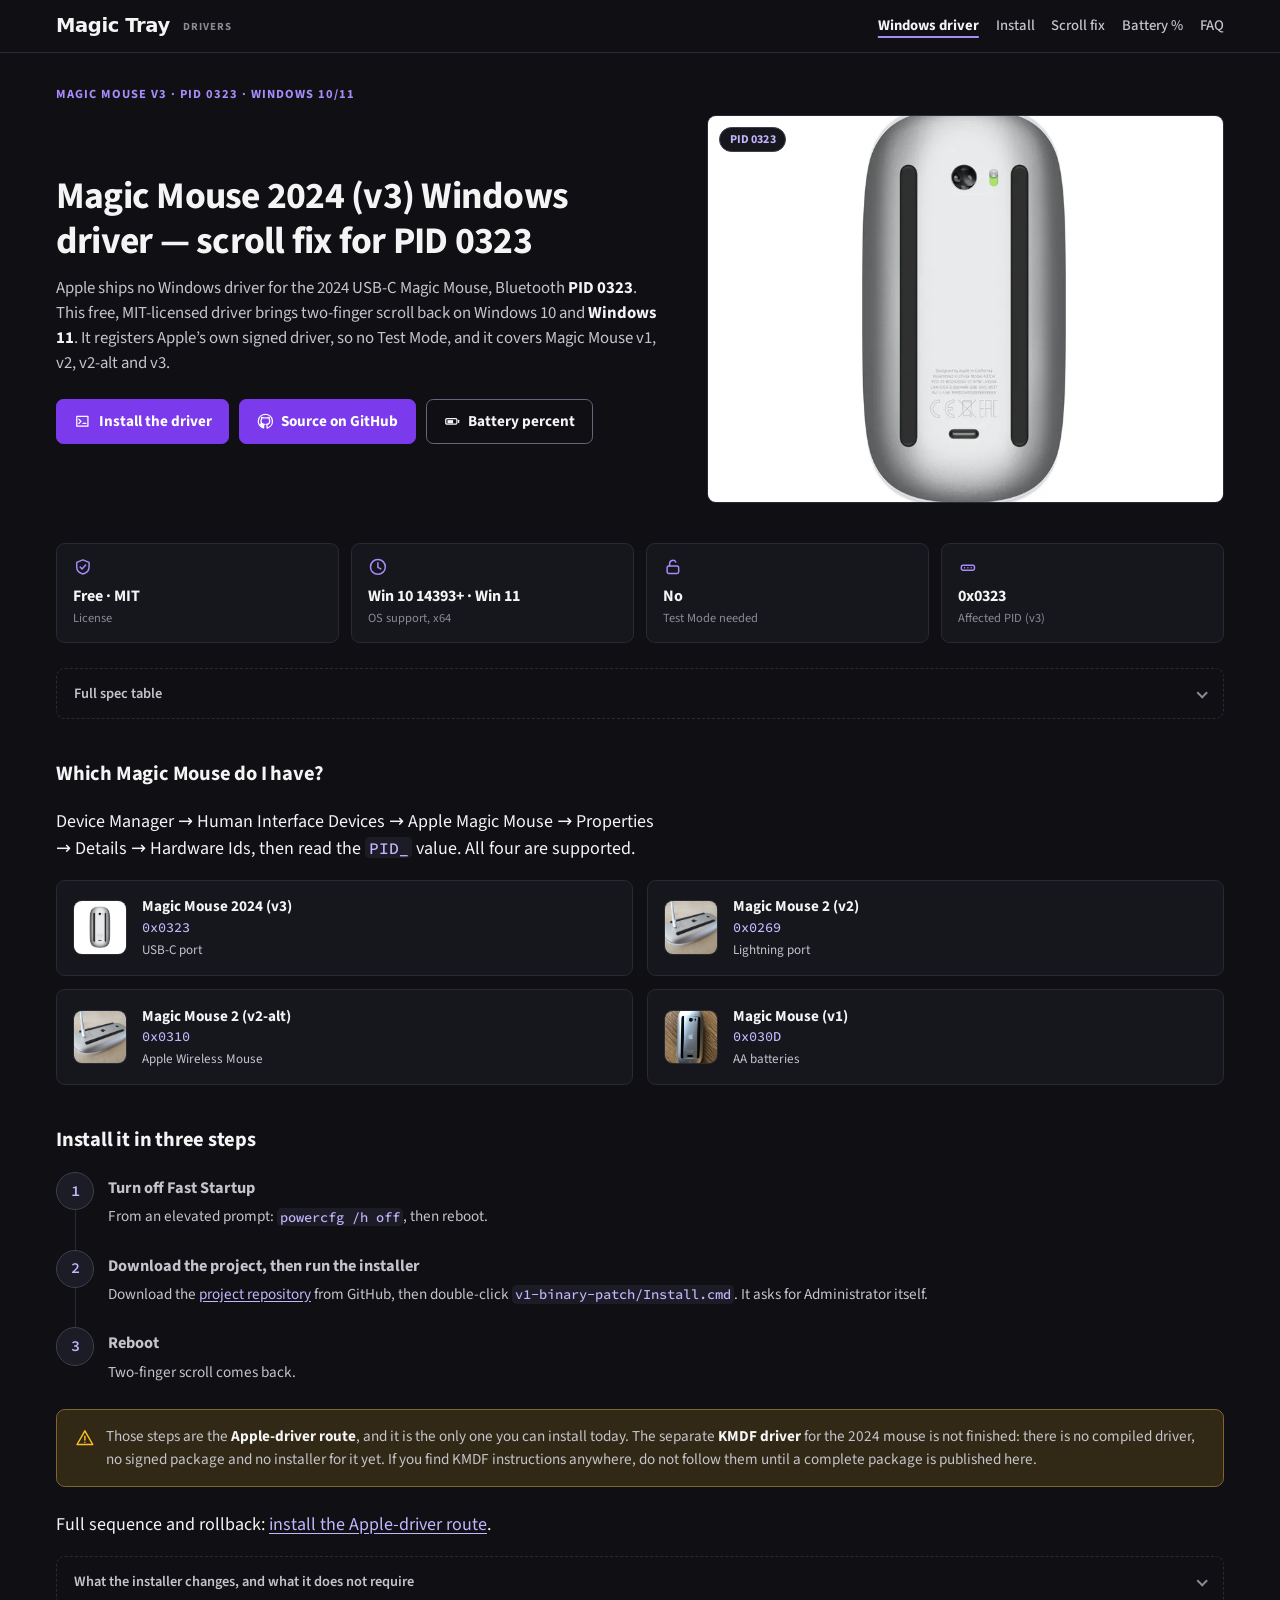
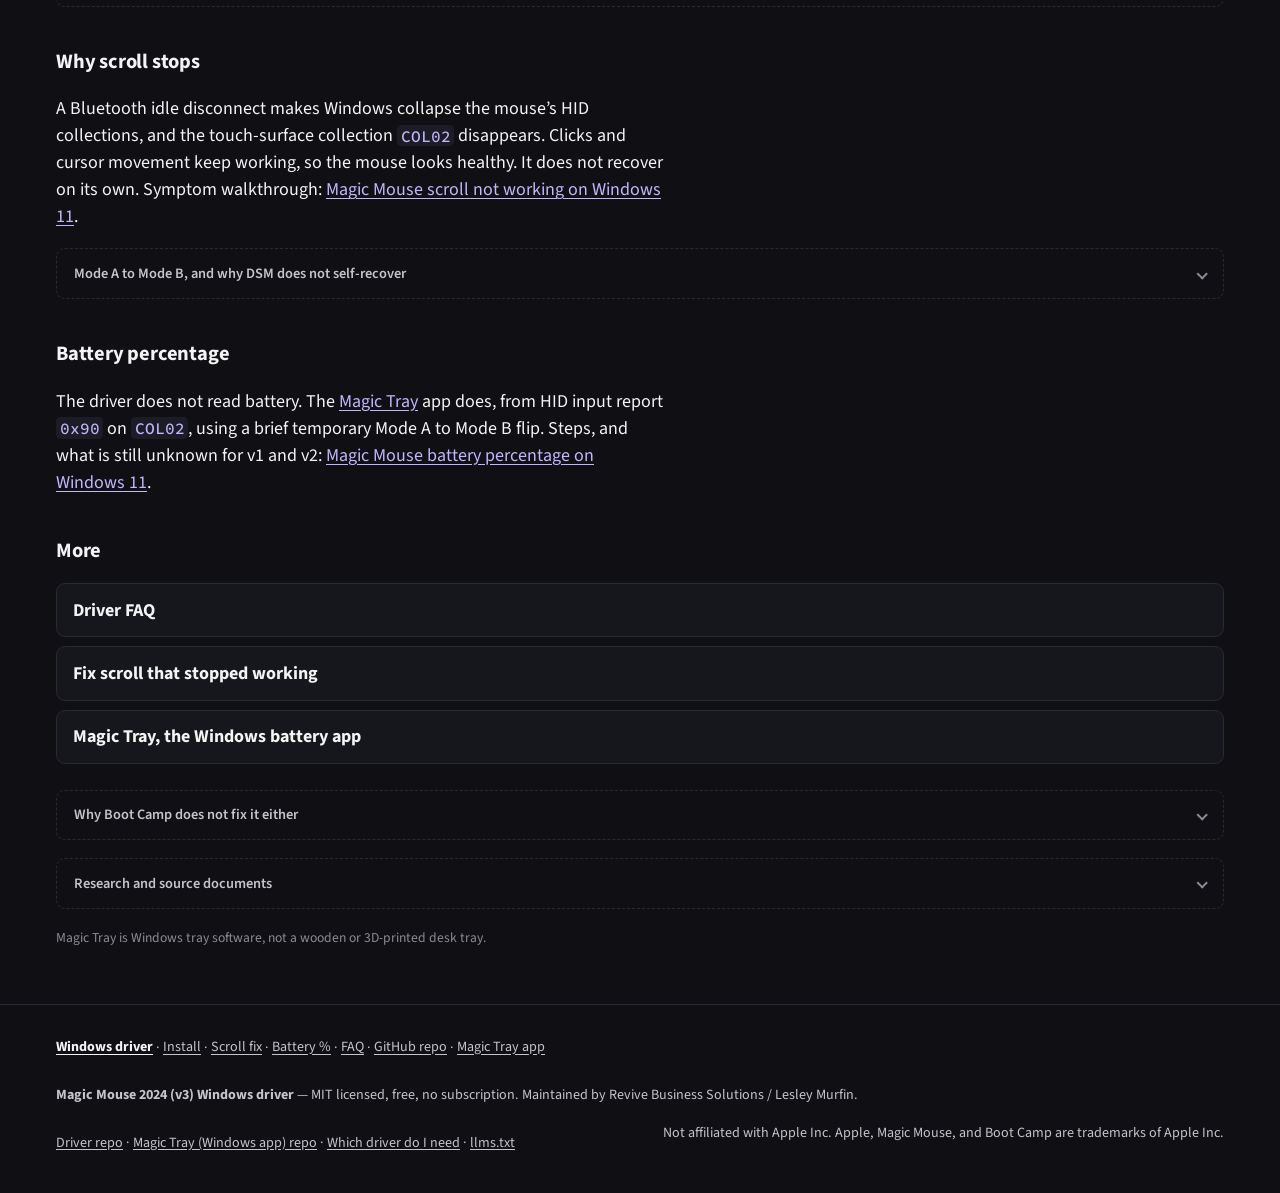
==== commit 2f30993e: "docs(site): align the drivers hub with the apex design system, and close the review The two hosts ar" ====
--- a/docs/index.html
+++ b/docs/index.html
@@ -4,7 +4,7 @@
   <meta charset="utf-8">
   <meta name="viewport" content="width=device-width, initial-scale=1">
   <title>Magic Mouse 2024 (v3) Windows Driver — Scroll Fix</title>
-  <meta name="description" content="Apple ships no Windows driver for the 2024 Magic Mouse (PID 0323). Two free MIT scroll fixes for Windows 10 and 11: an Apple-driver route with no Test Mode, or a KMDF filter driver.">
+  <meta name="description" content="Apple ships no Windows driver for the 2024 Magic Mouse (PID 0323). One free MIT scroll fix you can install today on Windows 10 and 11: it registers Apple's own signed driver, so no Test Mode. A second, KMDF driver is still unfinished.">
   <link rel="canonical" href="https://drivers.magictray.app/">
   <meta name="robots" content="index,follow,max-snippet:-1,max-image-preview:large,max-video-preview:-1">
   <link rel="describedby" href="https://drivers.magictray.app/llms.txt">
@@ -12,176 +12,196 @@
   <meta property="og:site_name" content="Magic Mouse v3 Windows Driver">
   <meta property="og:locale" content="en_US">
   <meta property="og:title" content="Magic Mouse 2024 (v3) Windows driver — scroll fix for PID 0323">
-  <meta property="og:description" content="Apple ships no Windows driver for the 2024 USB-C Magic Mouse. Two free MIT fixes: register Apple's own signed driver with no Test Mode, or install the KMDF filter driver.">
+  <meta property="og:description" content="Apple ships no Windows driver for the 2024 USB-C Magic Mouse. One free MIT fix you can install today: register Apple's own signed driver, no Test Mode. The second, KMDF driver is not finished yet.">
   <meta property="og:url" content="https://drivers.magictray.app/">
   <meta property="og:image" content="https://drivers.magictray.app/og.png">
   <meta property="og:image:width" content="1200">
   <meta property="og:image:height" content="630">
-  <meta property="og:image:alt" content="Magic Mouse 2024 (v3) Windows driver — scroll fix for PID 0323">
+  <meta property="og:image:alt" content="Magic Mouse 2024 (v3) Windows driver &mdash; scroll fix for PID 0323">
   <meta name="twitter:card" content="summary_large_image">
+  <link rel="icon" href="icon.svg" type="image/svg+xml">
+  <link rel="apple-touch-icon" href="apple-touch-icon.png">
+  <meta name="theme-color" content="#0f0f14">
   <link rel="stylesheet" href="site.css">
-  <script type="application/ld+json">{
-  "@context": "https://schema.org",
-  "@graph": [
-    {
-      "@type": "WebSite",
-      "@id": "https://drivers.magictray.app/#website",
-      "url": "https://drivers.magictray.app/",
-      "name": "Magic Mouse v3 Windows Driver",
-      "description": "Free MIT Windows driver project that restores two-finger scroll on the Apple Magic Mouse, including the 2024 model (v3), Bluetooth PID 0323.",
-      "publisher": { "@id": "https://drivers.magictray.app/#org" },
-      "inLanguage": "en"
-    },
-    {
-      "@type": "Organization",
-      "@id": "https://drivers.magictray.app/#org",
-      "name": "Revive Business Solutions",
-      "url": "https://drivers.magictray.app/",
-      "sameAs": [
-        "https://github.com/LesleyMurfin"
-      ]
-    },
-    {
-      "@type": "SoftwareApplication",
-      "@id": "https://drivers.magictray.app/#software",
-      "name": "Magic Mouse 2024 (v3) Windows Driver",
-      "alternateName": [
-        "Magic Mouse v3 Windows driver",
-        "Magic Mouse 3 Windows 11 driver",
-        "Apple Magic Mouse USB-C Windows driver",
-        "magic-mouse-v3-windows-fix"
-      ],
-      "description": "Windows 10 and Windows 11 driver project for the Apple Magic Mouse that restores two-finger scroll over Bluetooth. The shipped Apple-driver route registers Apple's own unmodified applewirelessmouse.sys as a lower filter for PID 0x030D, 0x0269, 0x0310 and 0x0323 with no Windows Test Mode required. The KMDF route is development work only on this branch and has no installable package.",
-      "disambiguatingDescription": "A Windows device driver project (kernel-mode filter drivers) for Apple's Magic Mouse, including the 2024 USB-C model. It is not a mouse-customisation utility, not a hardware accessory, and not an Apple product.",
-      "applicationCategory": "DriverApplication",
-      "applicationSubCategory": "Device driver",
-      "operatingSystem": "Windows 10, Windows 11",
-      "processorRequirements": "x64",
-      "softwareVersion": [
-        "1.0.0 (shipped Apple-driver route, v1-binary-patch)"
-      ],
-      "license": "https://github.com/LesleyMurfin/magic-mouse-v3-windows-fix/blob/main/LICENSE",
-      "isAccessibleForFree": true,
-      "offers": {
-        "@type": "Offer",
-        "price": "0",
-        "priceCurrency": "USD",
-        "availability": "https://schema.org/InStock"
+  <script type="application/ld+json">
+  {
+    "@context": "https://schema.org",
+    "@graph": [
+      {
+        "@type": "Person",
+        "@id": "https://magictray.app/#person",
+        "name": "Lesley Murfin",
+        "url": "https://github.com/LesleyMurfin",
+        "sameAs": [
+          "https://github.com/LesleyMurfin"
+        ]
       },
-      "featureList": [
-        "Restores two-finger scroll on the Apple Magic Mouse over Bluetooth, including the 2024 model, PID 0323",
-        "Apple-driver route registers Apple's own unmodified signed driver, so no Windows Test Mode is required and Secure Boot and memory integrity can stay on",
-        "Apple-driver route supports Magic Mouse v1 (0x030D), v2 (0x0269), v2-alt (0x0310) and v3 (0x0323)",
-        "KMDF route is development work only on this branch; no installable package is shipped",
-        "Keeps the HID collection stack healthy so the Magic Tray Windows app can read battery percentage"
-      ],
-      "downloadUrl": "https://github.com/LesleyMurfin/magic-mouse-v3-windows-fix",
-      "installUrl": "https://drivers.magictray.app/install.html",
-      "codeRepository": "https://github.com/LesleyMurfin/magic-mouse-v3-windows-fix",
-      "author": { "@id": "https://drivers.magictray.app/#org" },
-      "publisher": { "@id": "https://drivers.magictray.app/#org" },
-      "sameAs": [
-        "https://github.com/LesleyMurfin/magic-mouse-v3-windows-fix"
-      ]
-    },
-    {
-      "@type": "WebPage",
-      "@id": "https://drivers.magictray.app/#webpage",
-      "url": "https://drivers.magictray.app/",
-      "name": "Magic Mouse 2024 (v3) Windows driver — scroll fix for PID 0323",
-      "description": "Apple ships no Windows driver for the 2024 Magic Mouse (PID 0323). Two free MIT scroll fixes for Windows 10 and 11: an Apple-driver route with no Test Mode, or a KMDF filter driver.",
-      "isPartOf": { "@id": "https://drivers.magictray.app/#website" },
-      "about": { "@id": "https://drivers.magictray.app/#software" },
-      "primaryImageOfPage": {
-        "@type": "ImageObject",
-        "url": "https://drivers.magictray.app/og.png",
-        "width": 1200,
-        "height": 630
+      {
+        "@type": "SoftwareApplication",
+        "@id": "https://magictray.app/#app",
+        "name": "Magic Tray",
+        "alternateName": [
+          "Magic Tray for Windows",
+          "MagicMouseTray",
+          "Magic Mouse v3 Windows driver",
+          "Magic Mouse 3 Windows 11 driver",
+          "Apple Magic Mouse USB-C Windows driver",
+          "magic-mouse-v3-windows-fix"
+        ],
+        "applicationCategory": "UtilitiesApplication",
+        "applicationSubCategory": "Windows system tray utility",
+        "operatingSystem": "Windows 10, Windows 11",
+        "processorRequirements": "x64",
+        "softwareVersion": "1.1.0",
+        "url": "https://magictray.app/",
+        "downloadUrl": "https://github.com/LesleyMurfin/magic-tray/releases/latest",
+        "sameAs": [
+          "https://github.com/LesleyMurfin/magic-tray"
+        ],
+        "isAccessibleForFree": true,
+        "offers": {
+          "@type": "Offer",
+          "price": "0",
+          "priceCurrency": "USD"
+        },
+        "author": {
+          "@id": "https://magictray.app/#person"
+        },
+        "publisher": {
+          "@id": "https://magictray.app/#person"
+        },
+        "description": "Free Windows 10 and Windows 11 system tray app. It shows Apple Magic Mouse, Magic Keyboard and Magic Trackpad battery percent next to the clock.",
+        "disambiguatingDescription": "Magic Tray is downloadable Windows software. It is not a physical desk tray, stand, or 3D-printed cradle for Apple keyboards and trackpads.",
+        "featureList": [
+          "Battery percent for Apple Magic Mouse, Magic Keyboard and Magic Trackpad on Windows 10 and Windows 11",
+          "Restores two-finger scroll on the Apple Magic Mouse over Bluetooth, including the 2024 model, PID 0323",
+          "Apple-driver route registers Apple's own unmodified signed driver, so no Windows Test Mode is required and Secure Boot and memory integrity can stay on",
+          "Apple-driver route supports Magic Mouse v1 (0x030D), v2 (0x0269), v2-alt (0x0310) and v3 (0x0323)",
+          "Apple-driver route is the one you can install today; the separate KMDF driver is unfinished, with no compiled driver, signed package or installer"
+        ]
       },
-      "breadcrumb": { "@id": "https://drivers.magictray.app/#breadcrumb" },
-      "datePublished": "2026-05-01",
-      "dateModified": "2026-09-15",
-      "inLanguage": "en"
-    },
-    {
-      "@type": "BreadcrumbList",
-      "@id": "https://drivers.magictray.app/#breadcrumb",
-      "itemListElement": [
-        {
-          "@type": "ListItem",
-          "position": 1,
-          "name": "Magic Mouse 2024 (v3) Windows driver",
-          "item": "https://drivers.magictray.app/"
+      {
+        "@type": "WebSite",
+        "@id": "https://drivers.magictray.app/#website",
+        "url": "https://drivers.magictray.app/",
+        "name": "Magic Mouse v3 Windows Driver",
+        "description": "Free MIT Windows driver project that restores two-finger scroll on the Apple Magic Mouse, including the 2024 model (v3), Bluetooth PID 0323.",
+        "publisher": {
+          "@id": "https://magictray.app/#person"
+        },
+        "inLanguage": "en",
+        "about": {
+          "@id": "https://magictray.app/#app"
         }
-      ]
-    }
-  ]
-}</script>
+      },
+      {
+        "@type": "WebPage",
+        "@id": "https://drivers.magictray.app/#webpage",
+        "url": "https://drivers.magictray.app/",
+        "name": "Magic Mouse 2024 (v3) Windows Driver — Scroll Fix",
+        "description": "Apple ships no Windows driver for the 2024 Magic Mouse (PID 0323). One free MIT scroll fix you can install today on Windows 10 and 11: it registers Apple's own signed driver, so no Test Mode. A second, KMDF driver is still unfinished.",
+        "isPartOf": {
+          "@id": "https://drivers.magictray.app/#website"
+        },
+        "about": {
+          "@id": "https://magictray.app/#app"
+        },
+        "primaryImageOfPage": {
+          "@type": "ImageObject",
+          "@id": "https://drivers.magictray.app/#primaryimage",
+          "url": "https://drivers.magictray.app/og.png",
+          "width": 1200,
+          "height": 630
+        },
+        "breadcrumb": {
+          "@id": "https://drivers.magictray.app/#breadcrumb"
+        },
+        "datePublished": "2026-05-01",
+        "dateModified": "2026-09-15",
+        "inLanguage": "en",
+        "publisher": {
+          "@id": "https://magictray.app/#person"
+        }
+      },
+      {
+        "@type": "BreadcrumbList",
+        "@id": "https://drivers.magictray.app/#breadcrumb",
+        "itemListElement": [
+          {
+            "@type": "ListItem",
+            "position": 1,
+            "name": "Magic Mouse 2024 (v3) Windows driver",
+            "item": "https://drivers.magictray.app/"
+          }
+        ]
+      }
+    ]
+  }
+  </script>
 </head>
 <body>
   <a class="skip" href="#content">Skip to content</a>
-  <header class="site">
-    <div class="wrap">
-      <p class="kicker">Magic Mouse v3 · PID 0323 · Windows 10/11</p>
-      <nav class="site" aria-label="Site">
+  <header class="site-header">
+    <div class="bar">
+      <a class="brand" href="https://magictray.app/">Magic Tray <small>Drivers</small></a>
+      <nav aria-label="Site">
         <a href="./" aria-current="page">Windows driver</a>
         <a href="install.html">Install</a>
         <a href="scroll-fix.html">Scroll fix</a>
         <a href="battery.html">Battery %</a>
         <a href="faq.html">FAQ</a>
-        <a href="https://github.com/LesleyMurfin/magic-mouse-v3-windows-fix">GitHub repo</a>
-        <a href="https://magictray.app/">Magic Tray app</a>
       </nav>
+    </div>
+  </header>
+
+  <main id="content" tabindex="-1">
+    <div class="wrap">
+      <p class="kicker">Magic Mouse v3 &middot; PID 0323 &middot; Windows 10/11</p>
       <section class="hero">
         <div>
           <h1>Magic Mouse 2024 (v3) Windows driver — scroll fix for PID 0323</h1>
-          <p class="lead">Apple ships no Windows driver for the 2024 USB-C Magic Mouse, Bluetooth <strong>PID 0323</strong>. This free, MIT-licensed project restores two-finger scroll on Windows 10 and <strong>Windows 11</strong> — the shipped route needs no Test Mode and covers v1, v2, v2-alt and v3. Pair it with <a href="https://magictray.app/">Magic Tray</a> for battery percentage in the tray.</p>
+          <p class="lead">Apple ships no Windows driver for the 2024 USB-C Magic Mouse, Bluetooth <strong>PID 0323</strong>. This free, MIT-licensed driver brings two-finger scroll back on Windows 10 and <strong>Windows 11</strong>. It registers Apple&rsquo;s own signed driver, so no Test Mode, and it covers Magic Mouse v1, v2, v2-alt and v3.</p>
           <p class="cta">
-            <a class="btn btn-primary" href="https://github.com/LesleyMurfin/magic-mouse-v3-windows-fix"><svg class="icon"><use href="img/icons.svg#github"/></svg>Download the driver on GitHub</a>
-            <a class="btn btn-primary" href="install.html#apple-route"><svg class="icon"><use href="img/icons.svg#terminal"/></svg>Install the shipped route</a>
-            <a class="btn btn-ghost" href="https://magictray.app/"><svg class="icon"><use href="img/icons.svg#battery"/></svg>Magic Tray (Windows app)</a>
+            <a class="btn btn-primary" href="install.html#apple-route"><svg class="icon" aria-hidden="true"><use href="img/icons.svg#terminal"/></svg>Install the driver</a>
+            <a class="btn btn-primary" href="https://github.com/LesleyMurfin/magic-mouse-v3-windows-fix"><svg class="icon" aria-hidden="true"><use href="img/icons.svg#github"/></svg>Source on GitHub</a>
+            <a class="btn btn-ghost" href="https://magictray.app/"><svg class="icon" aria-hidden="true"><use href="img/icons.svg#battery"/></svg>Battery percent</a>
           </p>
         </div>
         <div class="hero-media">
           <picture>
             <source srcset="img/magic-mouse-v3-underside-usbc.webp" type="image/webp">
-            <img src="img/magic-mouse-v3-underside-usbc.jpg" alt="Underside of the 2024 Magic Mouse (v3) showing its USB-C charging port">
+            <img src="img/magic-mouse-v3-underside-usbc.jpg" width="1144" height="1144" fetchpriority="high" decoding="async" alt="Underside of the 2024 Magic Mouse (v3) showing its USB-C charging port">
           </picture>
           <span class="badge badge-accent tag">PID 0323</span>
         </div>
       </section>
-    </div>
-  </header>
-
-  <main id="content">
-    <div class="wrap">
 
       <section id="at-a-glance">
-        <h2>Magic Mouse v3 Windows driver at a glance</h2>
         <div class="stat-grid">
           <div class="stat-card">
-            <svg class="icon"><use href="img/icons.svg#shield-check"/></svg>
-            <div class="value">Free · MIT</div>
+            <svg class="icon" aria-hidden="true"><use href="img/icons.svg#shield-check"/></svg>
+            <div class="value">Free &middot; MIT</div>
             <div class="label">License</div>
           </div>
           <div class="stat-card">
-            <svg class="icon"><use href="img/icons.svg#clock"/></svg>
-            <div class="value">Win 10 14393+ · Win 11</div>
+            <svg class="icon" aria-hidden="true"><use href="img/icons.svg#clock"/></svg>
+            <div class="value">Win 10 14393+ &middot; Win 11</div>
             <div class="label">OS support, x64</div>
           </div>
           <div class="stat-card">
-            <svg class="icon"><use href="img/icons.svg#lock-open"/></svg>
+            <svg class="icon" aria-hidden="true"><use href="img/icons.svg#lock-open"/></svg>
             <div class="value">No</div>
-            <div class="label">Test Mode — shipped route</div>
+            <div class="label">Test Mode needed</div>
           </div>
           <div class="stat-card">
-            <svg class="icon"><use href="img/icons.svg#usb"/></svg>
+            <svg class="icon" aria-hidden="true"><use href="img/icons.svg#usb"/></svg>
             <div class="value">0x0323</div>
             <div class="label">Affected PID (v3)</div>
           </div>
         </div>
         <details class="tech">
-          <summary>Show the full spec table</summary>
+          <summary>Full spec table</summary>
+          <div class="table-scroll" tabindex="0" role="region" aria-label="Magic Mouse v3 driver spec table, scrollable">
           <table class="at-a-glance">
             <caption>Key facts for the Magic Mouse 2024 (v3) Windows driver</caption>
             <tbody>
@@ -193,189 +213,77 @@
               <tr><th scope="row">OS support</th><td>Windows 10 build 14393 or later, Windows 11 any build, x64</td></tr>
               <tr><th scope="row">What breaks</th><td>Two-finger scroll dies after a Bluetooth idle disconnect; the cursor keeps working</td></tr>
               <tr><th scope="row">What this fixes</th><td>Restores and keeps two-finger scroll working — no reinstall, no re-pairing</td></tr>
-              <tr><th scope="row">Two routes</th><td>Apple-driver route (<code>v1-binary-patch/</code>, v1.0.0) is shipped and covers <code>0x030D</code>, <code>0x0269</code>, <code>0x0310</code>, <code>0x0323</code>; KMDF route (<code>v2-kmdf-driver/</code>) is development documentation only. Install the shipped route, not both</td></tr>
+              <tr><th scope="row">Two routes</th><td>The Apple-driver route (<code>v1-binary-patch/</code>, v1.0.0) is the one you install, and it covers <code>0x030D</code>, <code>0x0269</code>, <code>0x0310</code>, <code>0x0323</code>. The separate KMDF driver (<code>v2-kmdf-driver/</code>) is unfinished, so there is nothing to install from it. Never install both</td></tr>
               <tr><th scope="row">License</th><td>MIT</td></tr>
               <tr><th scope="row">Price</th><td>Free, no subscription <span class="badge badge-accent">MIT</span></td></tr>
-              <tr><th scope="row">Signing status</th><td>Shipped Apple-driver route uses Apple's own signed binary unmodified, so no Windows Test Mode is required; the KMDF route is development work only and has no package to install</td></tr>
+              <tr><th scope="row">Signing status</th><td>The Apple-driver route uses Apple&rsquo;s own signed binary unmodified, so no Windows Test Mode is required. The KMDF driver is unfinished, so nothing from it is signed or installable yet</td></tr>
             </tbody>
           </table>
+          </div>
         </details>
-      </section>
-
-      <section id="two-routes">
-        <h2>What is shipped, and what is still in development?</h2>
-        <p>The Apple-driver route is shipped and installable today. The KMDF route is development work only — no installable package, compiled <code>.sys</code>, or installer ships on this branch. Do not try to install the KMDF route from this branch.</p>
-        <div class="grid grid-2">
-          <div class="route-card is-shipped">
-            <div class="head">
-              <h3>Apple-driver route</h3>
-              <span class="badge badge-success"><svg class="icon"><use href="img/icons.svg#check-circle"/></svg>Shipped</span>
-            </div>
-            <p><code>v1-binary-patch/</code>, v1.0.0</p>
-            <ul>
-              <li>Supports <code>0x030D</code>, <code>0x0269</code>, <code>0x0310</code>, <code>0x0323</code></li>
-              <li>Windows Test Mode: not required</li>
-              <li>Install: turn Fast Startup off, then double-click <code>Install.cmd</code></li>
-              <li>Scroll feel: Apple's own Mac-style translation, sensitivity fixed</li>
-              <li>Battery: Magic Tray briefly flips Mode A to Mode B and back</li>
-            </ul>
-          </div>
-          <div class="route-card is-dev">
-            <div class="head">
-              <h3>KMDF route</h3>
-              <span class="badge badge-warning"><svg class="icon"><use href="img/icons.svg#warning-triangle"/></svg>Development only</span>
-            </div>
-            <p><code>v2-kmdf-driver/</code>, README/status only</p>
-            <ul>
-              <li>Planned for <code>0x0323</code> only — not shipped</li>
-              <li>Windows Test Mode: planned requirement; no package to install</li>
-              <li>Install: not available from this branch</li>
-              <li>Scroll feel: planned generated scroll; not available to users</li>
-              <li>Battery: not applicable until the route ships</li>
-            </ul>
-          </div>
-        </div>
-        <p>Install and rollback steps for the shipped route: <a href="install.html#apple-route">how to install the Apple-driver route</a>.</p>
-      </section>
-
-      <section id="apple-driver">
-        <h2>Does Apple make a Windows driver for the 2024 Magic Mouse?</h2>
-        <p>No. Apple's Boot Camp package has no entry for <strong>PID 0323</strong>, so Windows falls back to its generic HID mouse stack — clicks and cursor movement work out of the box, but nothing teaches Windows to keep the touch-surface scroll collection alive.</p>
-        <details class="tech">
-          <summary>Why installing Boot Camp doesn't help either</summary>
-          <p>Installing Apple's Boot Camp software does not rescue the older mice either: Apple's installer refuses to run on non-Apple hardware, and even when <code>applewirelessmouse.sys</code> is present on disk, Windows will not attach it to the mouse until something registers the driver as a lower filter on the device. That registration is exactly what this project's Apple-driver installer does — the approach <a href="https://github.com/sbagirici/apple-magic-mouse-scroll-fix-windows">sbagirici proved on Magic Mouse v1 and v2</a>.</p>
-        </details>
-      </section>
-
-      <section id="why-scroll-stops">
-        <h2>Why does Magic Mouse scroll stop working on Windows 11 after a Bluetooth reconnect?</h2>
-        <p>Windows collapses the mouse's HID collections after a Bluetooth idle disconnect — this project calls the two states <strong>Mode A</strong> (working) and <strong>Mode B</strong> (broken). The cursor still moves and clicks still register, so the mouse looks healthy, but two-finger scroll is gone.</p>
-        <figure class="diagram">
-          <svg viewBox="0 0 720 236" role="img" aria-labelledby="modeDiagramTitle modeDiagramDesc">
-            <title id="modeDiagramTitle">Mode A to Mode B HID collection collapse</title>
-            <desc id="modeDiagramDesc">Mode A exposes two HID collections inside one top-level collection: COL01 for mouse clicks and movement, and COL02 for touch-surface scroll and battery. After a Bluetooth idle disconnect and a DSM resync, Mode B keeps only COL01 — COL02 is gone and two-finger scroll stops.</desc>
-            <defs>
-              <marker id="modeArrow" viewBox="0 0 10 10" refX="8" refY="5" markerWidth="7" markerHeight="7" orient="auto-start-reverse">
-                <path d="M0 0 10 5 0 10Z" fill="var(--muted)"/>
-              </marker>
-            </defs>
-            <g>
-              <rect x="16" y="18" width="280" height="200" rx="14" fill="none" stroke="var(--success)" stroke-width="1.6"/>
-              <text x="36" y="48" font-size="16" font-weight="700" fill="var(--success)">Mode A — working</text>
-              <rect x="36" y="64" width="240" height="132" rx="10" fill="none" stroke="var(--line)" stroke-width="1.2" stroke-dasharray="4 3"/>
-              <text x="48" y="84" font-size="11" fill="var(--muted)" letter-spacing="0.04em">TOP-LEVEL COLLECTION</text>
-              <rect x="52" y="94" width="208" height="36" rx="8" fill="var(--bg-raised)" stroke="var(--line)"/>
-              <text x="64" y="117" font-size="13" fill="var(--fg)">COL01 · mouse clicks, move</text>
-              <rect x="52" y="140" width="208" height="36" rx="8" fill="var(--bg-raised)" stroke="var(--accent)"/>
-              <text x="64" y="163" font-size="13" fill="var(--fg)">COL02 · scroll + battery</text>
-            </g>
-            <line x1="304" y1="118" x2="404" y2="118" stroke="var(--muted)" stroke-width="1.6" marker-end="url(#modeArrow)"/>
-            <text x="354" y="100" font-size="11" fill="var(--muted)" text-anchor="middle">BT idle disconnect</text>
-            <text x="354" y="140" font-size="11" fill="var(--muted)" text-anchor="middle">DSM resync</text>
-            <g>
-              <rect x="424" y="18" width="280" height="200" rx="14" fill="none" stroke="var(--warning)" stroke-width="1.6"/>
-              <text x="444" y="48" font-size="16" font-weight="700" fill="var(--warning)">Mode B — broken</text>
-              <rect x="444" y="64" width="240" height="132" rx="10" fill="none" stroke="var(--line)" stroke-width="1.2" stroke-dasharray="4 3"/>
-              <text x="456" y="84" font-size="11" fill="var(--muted)" letter-spacing="0.04em">TOP-LEVEL COLLECTION</text>
-              <rect x="460" y="94" width="208" height="36" rx="8" fill="var(--bg-raised)" stroke="var(--line)"/>
-              <text x="472" y="117" font-size="13" fill="var(--fg)">COL01 · mouse clicks, move</text>
-              <rect x="460" y="140" width="208" height="36" rx="8" fill="none" stroke="var(--line)" stroke-dasharray="3 3"/>
-              <text x="472" y="163" font-size="12" fill="var(--muted)">COL02 gone — scroll stops</text>
-            </g>
-          </svg>
-          <figcaption>Mode A exposes both HID collections. After the reconnect, Mode B keeps only COL01 — COL02 is gone and two-finger scroll stops, even though the cursor still works.</figcaption>
-        </figure>
-        <details class="tech">
-          <summary>What DSM does, and why it doesn't self-recover</summary>
-          <p>DeviceSetupManager (DSM) runs a property synchronisation pass on reconnect, and the device can come back in this reduced form. It does not self-recover: before this driver, the only ways back were a driver reinstall or re-pairing the mouse.</p>
-        </details>
-        <p>Full symptom walkthrough and how to confirm the collapse on your own machine: <a href="scroll-fix.html">Magic Mouse scroll not working on Windows 11 — fix</a>.</p>
-      </section>
-
-      <section id="what-it-does">
-        <h2>What does the Magic Mouse v3 Windows driver do?</h2>
-        <p>The shipped Apple-driver route is a kernel-mode lower filter on the mouse's Bluetooth HID stack. The KMDF route is development work only on this branch, so it has no installable user path here.</p>
-        <ul class="plain">
-          <li><strong>Apple-driver route</strong> (<code>v1-binary-patch/</code>, v1.0.0, production ready) — registers Apple's own unmodified <code>applewirelessmouse.sys</code> as a lower filter. Because the binary is untouched and no catalog is installed, <strong>no Windows Test Mode is required</strong>. Scroll feel is Apple's own Mac-style translation, sensitivity fixed. Supports <code>0x030D</code>, <code>0x0269</code>, <code>0x0310</code> and <code>0x0323</code>.</li>
-          <li><strong>KMDF route</strong> (<code>v2-kmdf-driver/</code>) — development documentation only. No compiled <code>.sys</code>, installable package, or installer ships on this branch. Planned scope is PID <code>0x0323</code> with Test Mode, tunable scroll and automatic recovery.</li>
-        </ul>
-        <details class="tech">
-          <summary>How the Apple-driver installer registers the driver</summary>
-          <p>The installer copies the unmodified binary to <code>System32\drivers</code>, creates an <code>applewirelessmouse</code> kernel service, adds that driver to the Bluetooth HID device's <code>LowerFilters</code>, then restarts the device so Windows re-enumerates it with the filter attached.</p>
-        </details>
-        <p class="note">Install the shipped Apple-driver route. Do not combine it with unreleased KMDF work.</p>
       </section>
 
       <section id="which-mouse">
         <h2>Which Magic Mouse do I have?</h2>
-        <p>Check the Bluetooth product ID: Device Manager → Human Interface Devices → Apple Magic Mouse → Properties → Details → Hardware Ids, then read the <code>PID_</code> value. The shipped Apple-driver route supports all four PIDs below.</p>
+        <p>Device Manager &rarr; Human Interface Devices &rarr; Apple Magic Mouse &rarr; Properties &rarr; Details &rarr; Hardware Ids, then read the <code>PID_</code> value. All four are supported.</p>
         <div class="device-grid">
           <div class="device-card">
             <div class="thumb">
               <picture>
                 <source srcset="img/magic-mouse-v3-underside-usbc.webp" type="image/webp">
-                <img src="img/magic-mouse-v3-underside-usbc.jpg" alt="Underside of Magic Mouse 2024 (v3), USB-C port">
+                <img src="img/magic-mouse-v3-underside-usbc.jpg" width="1144" height="1144" loading="lazy" decoding="async" alt="Underside of Magic Mouse 2024 (v3), USB-C port">
               </picture>
             </div>
             <div class="meta">
+              <div class="name">Magic Mouse 2024 (v3)</div>
               <div class="pid">0x0323</div>
-              <div class="name">Magic Mouse 2024 (v3), USB-C</div>
-              <div class="status">Shipped route — <a href="install.html#apple-route">install</a></div>
+              <div class="status">USB-C port</div>
             </div>
           </div>
           <div class="device-card">
             <div class="thumb">
               <picture>
                 <source srcset="img/magic-mouse-v2-underside-lightning-alt.webp" type="image/webp">
-                <img src="img/magic-mouse-v2-underside-lightning-alt.jpg" alt="Underside of Magic Mouse 2 (v2), Lightning port">
+                <img src="img/magic-mouse-v2-underside-lightning-alt.jpg" width="1600" height="1200" loading="lazy" decoding="async" alt="Underside of Magic Mouse 2 (v2), Lightning port">
               </picture>
             </div>
             <div class="meta">
+              <div class="name">Magic Mouse 2 (v2)</div>
               <div class="pid">0x0269</div>
-              <div class="name">Magic Mouse 2 (v2), Lightning</div>
-              <div class="status">Shipped route — <a href="install.html#apple-route">Install.cmd</a>, per <a href="https://github.com/sbagirici/apple-magic-mouse-scroll-fix-windows">sbagirici</a></div>
+              <div class="status">Lightning port</div>
+            </div>
+          </div>
+          <div class="device-card">
+            <div class="thumb">
+              <picture>
+                <source srcset="img/magic-mouse-v2-underside-lightning-alt.webp" type="image/webp">
+                <img src="img/magic-mouse-v2-underside-lightning-alt.jpg" width="1600" height="1200" loading="lazy" decoding="async" alt="Underside of Magic Mouse 2 (v2-alt), Lightning port">
+              </picture>
+            </div>
+            <div class="meta">
+              <div class="name">Magic Mouse 2 (v2-alt)</div>
+              <div class="pid">0x0310</div>
+              <div class="status">Apple Wireless Mouse</div>
             </div>
           </div>
           <div class="device-card">
             <div class="thumb">
               <picture>
                 <source srcset="img/magic-mouse-v1-underside-aa-door.webp" type="image/webp">
-                <img src="img/magic-mouse-v1-underside-aa-door.jpg" alt="Underside of Magic Mouse (v1), AA battery door">
+                <img src="img/magic-mouse-v1-underside-aa-door.jpg" width="1200" height="1600" loading="lazy" decoding="async" alt="Underside of Magic Mouse (v1), AA battery door">
               </picture>
             </div>
             <div class="meta">
+              <div class="name">Magic Mouse (v1)</div>
               <div class="pid">0x030D</div>
-              <div class="name">Magic Mouse (v1), AA batteries</div>
-              <div class="status">Shipped route — verified on a paired v1 alongside a v3</div>
-            </div>
-          </div>
-          <div class="device-card">
-            <div class="thumb" style="display:flex;align-items:center;justify-content:center;">
-              <svg class="icon" style="width:1.8rem;height:1.8rem;color:var(--muted);"><use href="img/icons.svg#mouse"/></svg>
-            </div>
-            <div class="meta">
-              <div class="pid">0x0310</div>
-              <div class="name">Magic Mouse 2 (v2-alt) / Apple Wireless Mouse</div>
-              <div class="status">Shipped route — supported by the same installer</div>
+              <div class="status">AA batteries</div>
             </div>
           </div>
         </div>
-        <p>If your Hardware Ids show <code>PID_0269</code>, <code>PID_030D</code> or <code>PID_0310</code>, use the shipped Apple-driver route. The unreleased KMDF work is not available from this branch.</p>
-      </section>
-
-      <section id="battery">
-        <h2>How do I see Magic Mouse battery percentage on Windows?</h2>
-        <p>Use the Magic Tray app — the shipped Apple-driver route does not read battery itself. The unreleased KMDF route is not available from this branch.</p>
-        <div class="callout callout-info">
-          <svg class="icon"><use href="img/icons.svg#battery"/></svg>
-          <p>The 2024 Magic Mouse reports charge on HID Input report <code>0x90</code>, collection <code>COL02</code>. Magic Tray reads it in userspace with a brief, temporary Mode A to Mode B flip, then flips it back.</p>
-        </div>
-        <p>Step-by-step, and what is still unknown for v1 and v2: <a href="battery.html">check Magic Mouse battery percentage on Windows 11</a>.</p>
       </section>
 
       <section id="install">
-        <h2>How do I install the Magic Mouse 2024 (v3) Windows driver?</h2>
-        <p>For the shipped <strong>Apple-driver route</strong>:</p>
+        <h2>Install it in three steps</h2>
         <ol class="stepper">
           <li class="step">
             <span class="num">1</span>
@@ -387,82 +295,134 @@
           <li class="step">
             <span class="num">2</span>
             <div class="body">
-              <h3>Run the installer</h3>
-              <p>Download the repo and double-click <code>v1-binary-patch/Install.cmd</code>. It asks for Administrator itself, uses the bundled unmodified Apple driver, needs no PowerShell window or execution-policy change. No Test Mode — Secure Boot and memory integrity can stay on.</p>
+              <h3>Download the project, then run the installer</h3>
+              <p>Download the <a href="https://github.com/LesleyMurfin/magic-mouse-v3-windows-fix">project repository</a> from GitHub, then double-click <code>v1-binary-patch/Install.cmd</code>. It asks for Administrator itself.</p>
             </div>
           </li>
           <li class="step">
             <span class="num">3</span>
             <div class="body">
               <h3>Reboot</h3>
-              <p>A reboot finishes the job and two-finger scroll comes back.</p>
+              <p>Two-finger scroll comes back.</p>
             </div>
           </li>
         </ol>
         <div class="callout callout-warning">
-          <svg class="icon"><use href="img/icons.svg#warning-triangle"/></svg>
-          <p>The <strong>KMDF route is not currently installable</strong>. This branch contains development documentation only — no compiled driver, signed package, or installer. Do not follow KMDF installation instructions until a complete package is published.</p>
+          <svg class="icon" aria-hidden="true"><use href="img/icons.svg#warning-triangle"/></svg>
+          <p>Those steps are the <strong>Apple-driver route</strong>, and it is the only one you can install today. The separate <strong>KMDF driver</strong> for the 2024 mouse is not finished: there is no compiled driver, no signed package and no installer for it yet. If you find KMDF instructions anywhere, do not follow them until a complete package is published here.</p>
         </div>
-        <p>The full sequence for the shipped route, including rollback, is on <a href="install.html#apple-route">how to install the Apple-driver route</a>.</p>
-      </section>
-
-      <section id="price">
-        <h2>Is this driver free, and how does it compare to Magic Utilities?</h2>
-        <p>It is free and MIT licensed, with no subscription. Magic Utilities is paid subscription software; this project is not, and nothing here expires or stops scrolling when a licence lapses. Maintained by Revive Business Solutions / Lesley Murfin, not affiliated with Apple.</p>
+        <p>Full sequence and rollback: <a href="install.html#apple-route">install the Apple-driver route</a>.</p>
         <details class="tech">
-          <summary>What money would buy for the KMDF route</summary>
-          <p>Signing is the one thing money buys for the future KMDF route. That route is development work only on this branch; an EV certificate plus Microsoft attestation signing would be needed before a production package could load normally. The Apple-driver route sidesteps the problem because it redistributes Apple's own signed binary without touching a byte of it.</p>
+          <summary>What the installer changes, and what it does not require</summary>
+          <p>The installer copies Apple&rsquo;s unmodified <code>applewirelessmouse.sys</code> to <code>System32\drivers</code>, creates an <code>applewirelessmouse</code> kernel service, adds that driver to the Bluetooth HID device&rsquo;s <code>LowerFilters</code>, then restarts the device so Windows re-enumerates it with the filter attached. It uses the bundled unmodified Apple driver, needs no PowerShell window or execution-policy change, and installs no catalog — so <strong>no Windows Test Mode is required</strong> and Secure Boot and memory integrity can stay on. Scroll feel is Apple&rsquo;s own Mac-style translation, sensitivity fixed.</p>
+          <p>The KMDF driver is a separate design for PID <code>0x0323</code> only, planned with Test Mode, tunable scroll and automatic recovery. It is unfinished: <code>v2-kmdf-driver/</code> holds development notes, and there is no compiled driver, no signed package and no installer. Signing is the one thing money would buy for it: an EV certificate plus Microsoft attestation signing would be needed before a production package could load normally.</p>
         </details>
       </section>
 
+      <section id="why-scroll-stops">
+        <h2>Why scroll stops</h2>
+        <p>A Bluetooth idle disconnect makes Windows collapse the mouse&rsquo;s HID collections, and the touch-surface collection <code>COL02</code> disappears. Clicks and cursor movement keep working, so the mouse looks healthy. It does not recover on its own. Symptom walkthrough: <a href="scroll-fix.html">Magic Mouse scroll not working on Windows 11</a>.</p>
+        <details class="tech">
+          <summary>Mode A to Mode B, and why DSM does not self-recover</summary>
+          <figure class="diagram">
+            <svg viewBox="0 0 720 236" role="img" aria-labelledby="modeDiagramTitle modeDiagramDesc">
+              <title id="modeDiagramTitle">Mode A to Mode B HID collection collapse</title>
+              <desc id="modeDiagramDesc">Mode A exposes two HID collections inside one top-level collection: COL01 for mouse clicks and movement, and COL02 for touch-surface scroll and battery. After a Bluetooth idle disconnect and a DSM resync, Mode B keeps only COL01 — COL02 is gone and two-finger scroll stops.</desc>
+              <defs>
+                <marker id="modeArrow" viewBox="0 0 10 10" refX="8" refY="5" markerWidth="7" markerHeight="7" orient="auto-start-reverse">
+                  <path d="M0 0 10 5 0 10Z" fill="var(--muted)"/>
+                </marker>
+              </defs>
+              <g>
+                <rect x="16" y="18" width="280" height="200" rx="14" fill="none" stroke="var(--ok)" stroke-width="1.6"/>
+                <text x="36" y="48" font-size="16" font-weight="700" fill="var(--ok)">Mode A — working</text>
+                <rect x="36" y="64" width="240" height="132" rx="10" fill="none" stroke="var(--line)" stroke-width="1.2" stroke-dasharray="4 3"/>
+                <text x="48" y="84" font-size="11" fill="var(--muted)" letter-spacing="0.04em">TOP-LEVEL COLLECTION</text>
+                <rect x="52" y="94" width="208" height="36" rx="8" fill="var(--bg-2)" stroke="var(--line)"/>
+                <text x="64" y="117" font-size="13" fill="var(--fg)">COL01 · mouse clicks, move</text>
+                <rect x="52" y="140" width="208" height="36" rx="8" fill="var(--bg-2)" stroke="var(--accent)"/>
+                <text x="64" y="163" font-size="13" fill="var(--fg)">COL02 · scroll + battery</text>
+              </g>
+              <line x1="304" y1="118" x2="404" y2="118" stroke="var(--muted)" stroke-width="1.6" marker-end="url(#modeArrow)"/>
+              <text x="354" y="100" font-size="11" fill="var(--muted)" text-anchor="middle">BT idle disconnect</text>
+              <text x="354" y="140" font-size="11" fill="var(--muted)" text-anchor="middle">DSM resync</text>
+              <g>
+                <rect x="424" y="18" width="280" height="200" rx="14" fill="none" stroke="var(--warning)" stroke-width="1.6"/>
+                <text x="444" y="48" font-size="16" font-weight="700" fill="var(--warning)">Mode B — broken</text>
+                <rect x="444" y="64" width="240" height="132" rx="10" fill="none" stroke="var(--line)" stroke-width="1.2" stroke-dasharray="4 3"/>
+                <text x="456" y="84" font-size="11" fill="var(--muted)" letter-spacing="0.04em">TOP-LEVEL COLLECTION</text>
+                <rect x="460" y="94" width="208" height="36" rx="8" fill="var(--bg-2)" stroke="var(--line)"/>
+                <text x="472" y="117" font-size="13" fill="var(--fg)">COL01 · mouse clicks, move</text>
+                <rect x="460" y="140" width="208" height="36" rx="8" fill="none" stroke="var(--line)" stroke-dasharray="3 3"/>
+                <text x="472" y="163" font-size="12" fill="var(--muted)">COL02 gone — scroll stops</text>
+              </g>
+            </svg>
+            <figcaption>Mode A exposes both HID collections. In Mode B only COL01 survives, so two-finger scroll stops while the cursor still works.</figcaption>
+          </figure>
+          <p>DeviceSetupManager (DSM) runs a property synchronisation pass on reconnect, and the device can come back in this reduced form. Before this driver, the only ways back were a driver reinstall or re-pairing the mouse.</p>
+        </details>
+      </section>
+
+      <section id="battery">
+        <h2>Battery percentage</h2>
+        <p>The driver does not read battery. The <a href="https://magictray.app/">Magic Tray</a> app does, from HID input report <code>0x90</code> on <code>COL02</code>, using a brief temporary Mode A to Mode B flip. Steps, and what is still unknown for v1 and v2: <a href="battery.html">Magic Mouse battery percentage on Windows 11</a>.</p>
+      </section>
+
       <section id="next">
-        <h2>Where to next</h2>
-        <div class="grid grid-3">
-          <div class="card">
-            <svg class="icon icon-lg"><use href="img/icons.svg#wrench"/></svg>
-            <h3><a href="install.html#apple-route">Install the shipped Apple-driver route</a></h3>
-            <p>One-click Install.cmd with no Test Mode; KMDF development status is documented separately.</p>
-          </div>
-          <div class="card">
-            <svg class="icon icon-lg"><use href="img/icons.svg#scroll"/></svg>
-            <h3><a href="scroll-fix.html">Fix Magic Mouse scroll not working</a></h3>
-            <p>Diagnose the Mode A to Mode B collapse and restore two-finger scroll.</p>
-          </div>
-          <div class="card">
-            <svg class="icon icon-lg"><use href="img/icons.svg#battery"/></svg>
-            <h3><a href="battery.html">Magic Mouse battery percentage on Windows</a></h3>
-            <p>Battery via Magic Tray: a temporary mode flip on the shipped Apple-driver route.</p>
-          </div>
-        </div>
+        <h2>More</h2>
         <ul class="pick">
-          <li><a href="faq.html">Magic Mouse 2024 Windows driver FAQ<small>Short answers on PID 0323, which route needs Test Mode, v1 and v2 support, Bluetooth reconnects, and what these drivers do not do.</small></a></li>
+          <li><a href="faq.html">Driver FAQ</a></li>
+          <li><a href="scroll-fix.html">Fix scroll that stopped working</a></li>
+          <li><a href="https://magictray.app/">Magic Tray, the Windows battery app</a></li>
         </ul>
-        <p class="disambig">Magic Tray is Windows tray software — a system-tray utility that shows Magic Mouse battery percentage — not a wooden or 3D-printed desk tray accessory.</p>
-      </section>
-
-      <section id="research">
-        <h2>Research and source documents</h2>
-        <ul class="plain">
-          <li><a href="https://github.com/LesleyMurfin/magic-mouse-v3-windows-fix/blob/main/v1-binary-patch/docs/bug-analysis.md">Bug analysis: DSM and BTHPORT collection collapse</a></li>
-          <li><a href="https://github.com/LesleyMurfin/magic-mouse-v3-windows-fix/blob/main/v1-binary-patch/docs/hid-research.md">HID research: report 0x90 and the Magic Mouse collections</a></li>
-          <li><a href="https://github.com/LesleyMurfin/magic-mouse-v3-windows-fix/blob/main/v1-binary-patch/docs/diagrams/diagram-mode-ab.md">Mode A / Mode B diagram</a></li>
-          <li><a href="https://github.com/LesleyMurfin/magic-mouse-v3-windows-fix">Magic Mouse v3 Windows driver source on GitHub</a></li>
-        </ul>
+        <details class="tech">
+          <summary>Why Boot Camp does not fix it either</summary>
+          <p>Apple&rsquo;s Boot Camp package has no entry for <strong>PID 0323</strong>, so Windows falls back to its generic HID mouse stack. Boot Camp does not rescue the older mice either: Apple&rsquo;s installer refuses to run on non-Apple hardware, and even when <code>applewirelessmouse.sys</code> is present on disk, Windows will not attach it to the mouse until something registers the driver as a lower filter on the device. That registration is exactly what this project&rsquo;s installer does — the approach <a href="https://github.com/sbagirici/apple-magic-mouse-scroll-fix-windows">sbagirici proved on Magic Mouse v1 and v2</a>.</p>
+        </details>
+        <details class="tech">
+          <summary>Research and source documents</summary>
+          <ul class="plain">
+            <li><a href="https://github.com/LesleyMurfin/magic-mouse-v3-windows-fix/blob/main/v1-binary-patch/docs/bug-analysis.md">Bug analysis: DSM and BTHPORT collection collapse</a></li>
+            <li><a href="https://github.com/LesleyMurfin/magic-mouse-v3-windows-fix/blob/main/v1-binary-patch/docs/hid-research.md">HID research: report 0x90 and the Magic Mouse collections</a></li>
+            <li><a href="https://github.com/LesleyMurfin/magic-mouse-v3-windows-fix/blob/main/v1-binary-patch/docs/diagrams/diagram-mode-ab.md">Mode A / Mode B diagram</a></li>
+            <li><a href="https://github.com/LesleyMurfin/magic-mouse-v3-windows-fix">Driver source on GitHub</a></li>
+          </ul>
+        </details>
+        <p class="disambig">Magic Tray is Windows tray software, not a wooden or 3D-printed desk tray.</p>
       </section>
 
     </div>
   </main>
 
-  <footer class="site">
-    <div class="wrap">
-      <p><strong>Magic Mouse 2024 (v3) Windows driver</strong> — MIT licensed, free, no subscription.
-        Maintained by Revive Business Solutions / Lesley Murfin.</p>
-      <nav aria-label="Related links">
+  <footer class="site-footer">
+    <div class="bar">
+      <nav aria-label="All pages">
+        <p>
+          <a href="./" aria-current="page">Windows driver</a>
+          ·
+          <a href="install.html">Install</a>
+          ·
+          <a href="scroll-fix.html">Scroll fix</a>
+          ·
+          <a href="battery.html">Battery %</a>
+          ·
+          <a href="faq.html">FAQ</a>
+          ·
+          <a href="https://github.com/LesleyMurfin/magic-mouse-v3-windows-fix">GitHub repo</a>
+          ·
+          <a href="https://magictray.app/">Magic Tray app</a>
+        </p>
+      </nav>
+      <p><strong>Magic Mouse 2024 (v3) Windows driver</strong> — MIT licensed, free, no subscription. Maintained by Revive Business Solutions / Lesley Murfin.</p>
+      <p>
         <a href="https://github.com/LesleyMurfin/magic-mouse-v3-windows-fix">Driver repo</a>
+        ·
         <a href="https://github.com/LesleyMurfin/magic-tray">Magic Tray (Windows app) repo</a>
+        ·
         <a href="https://magictray.app/drivers.html">Which driver do I need</a>
+        ·
         <a href="llms.txt">llms.txt</a>
-      </nav>
+      </p>
       <p>Not affiliated with Apple Inc. Apple, Magic Mouse, and Boot Camp are trademarks of Apple Inc.</p>
     </div>
   </footer>
--- a/docs/site.css
+++ b/docs/site.css
@@ -1,187 +1,1008 @@
+/* Magic Tray drivers hub. Same design system as magictray.app: the font files,
+   the token block and the shared chrome below are the apex site's, so the two
+   hosts render as one project rather than two. Apex is the source of truth --
+   anything here that apex also has is apex's version verbatim; the rest is the
+   handful of components only the drivers pages need, built on apex's tokens. */
+
+/* Fonts are self-hosted from docs/fonts/ so a page load makes no third-party
+   request and first paint waits on nothing but this stylesheet. The files are
+   the exact woff2 subsets Google serves (Source Sans 3 v19, Source Code Pro
+   v31); each one is a variable font, so every weight below shares a single
+   file and a single download. The weights are declared discretely, as the old
+   @import asked for them, which keeps font-weight: 650 snapping to 700 the way
+   it always has. unicode-range values are copied verbatim from Google's CSS:
+   they are what lets the browser skip the latin-ext file on a page that has no
+   latin-ext glyph. Only latin and latin-ext ship; the site is lang="en". */
+
+/* latin-ext */
+@font-face {
+  font-family: "Source Sans 3";
+  font-style: normal;
+  font-weight: 400;
+  font-display: swap;
+  src: url("fonts/source-sans-3-latin-ext.woff2") format("woff2");
+  unicode-range: U+0100-02BA, U+02BD-02C5, U+02C7-02CC, U+02CE-02D7, U+02DD-02FF, U+0304, U+0308, U+0329, U+1D00-1DBF, U+1E00-1E9F, U+1EF2-1EFF, U+2020, U+20A0-20AB, U+20AD-20C0, U+2113, U+2C60-2C7F, U+A720-A7FF;
+}
+/* latin */
+@font-face {
+  font-family: "Source Sans 3";
+  font-style: normal;
+  font-weight: 400;
+  font-display: swap;
+  src: url("fonts/source-sans-3-latin.woff2") format("woff2");
+  unicode-range: U+0000-00FF, U+0131, U+0152-0153, U+02BB-02BC, U+02C6, U+02DA, U+02DC, U+0304, U+0308, U+0329, U+2000-206F, U+20AC, U+2122, U+2191, U+2193, U+2212, U+2215, U+FEFF, U+FFFD;
+}
+/* latin-ext */
+@font-face {
+  font-family: "Source Sans 3";
+  font-style: normal;
+  font-weight: 500;
+  font-display: swap;
+  src: url("fonts/source-sans-3-latin-ext.woff2") format("woff2");
+  unicode-range: U+0100-02BA, U+02BD-02C5, U+02C7-02CC, U+02CE-02D7, U+02DD-02FF, U+0304, U+0308, U+0329, U+1D00-1DBF, U+1E00-1E9F, U+1EF2-1EFF, U+2020, U+20A0-20AB, U+20AD-20C0, U+2113, U+2C60-2C7F, U+A720-A7FF;
+}
+/* latin */
+@font-face {
+  font-family: "Source Sans 3";
+  font-style: normal;
+  font-weight: 500;
+  font-display: swap;
+  src: url("fonts/source-sans-3-latin.woff2") format("woff2");
+  unicode-range: U+0000-00FF, U+0131, U+0152-0153, U+02BB-02BC, U+02C6, U+02DA, U+02DC, U+0304, U+0308, U+0329, U+2000-206F, U+20AC, U+2122, U+2191, U+2193, U+2212, U+2215, U+FEFF, U+FFFD;
+}
+/* latin-ext */
+@font-face {
+  font-family: "Source Sans 3";
+  font-style: normal;
+  font-weight: 600;
+  font-display: swap;
+  src: url("fonts/source-sans-3-latin-ext.woff2") format("woff2");
+  unicode-range: U+0100-02BA, U+02BD-02C5, U+02C7-02CC, U+02CE-02D7, U+02DD-02FF, U+0304, U+0308, U+0329, U+1D00-1DBF, U+1E00-1E9F, U+1EF2-1EFF, U+2020, U+20A0-20AB, U+20AD-20C0, U+2113, U+2C60-2C7F, U+A720-A7FF;
+}
+/* latin */
+@font-face {
+  font-family: "Source Sans 3";
+  font-style: normal;
+  font-weight: 600;
+  font-display: swap;
+  src: url("fonts/source-sans-3-latin.woff2") format("woff2");
+  unicode-range: U+0000-00FF, U+0131, U+0152-0153, U+02BB-02BC, U+02C6, U+02DA, U+02DC, U+0304, U+0308, U+0329, U+2000-206F, U+20AC, U+2122, U+2191, U+2193, U+2212, U+2215, U+FEFF, U+FFFD;
+}
+/* latin-ext */
+@font-face {
+  font-family: "Source Sans 3";
+  font-style: normal;
+  font-weight: 700;
+  font-display: swap;
+  src: url("fonts/source-sans-3-latin-ext.woff2") format("woff2");
+  unicode-range: U+0100-02BA, U+02BD-02C5, U+02C7-02CC, U+02CE-02D7, U+02DD-02FF, U+0304, U+0308, U+0329, U+1D00-1DBF, U+1E00-1E9F, U+1EF2-1EFF, U+2020, U+20A0-20AB, U+20AD-20C0, U+2113, U+2C60-2C7F, U+A720-A7FF;
+}
+/* latin */
+@font-face {
+  font-family: "Source Sans 3";
+  font-style: normal;
+  font-weight: 700;
+  font-display: swap;
+  src: url("fonts/source-sans-3-latin.woff2") format("woff2");
+  unicode-range: U+0000-00FF, U+0131, U+0152-0153, U+02BB-02BC, U+02C6, U+02DA, U+02DC, U+0304, U+0308, U+0329, U+2000-206F, U+20AC, U+2122, U+2191, U+2193, U+2212, U+2215, U+FEFF, U+FFFD;
+}
+/* latin-ext */
+@font-face {
+  font-family: "Source Code Pro";
+  font-style: normal;
+  font-weight: 500;
+  font-display: swap;
+  src: url("fonts/source-code-pro-latin-ext.woff2") format("woff2");
+  unicode-range: U+0100-02BA, U+02BD-02C5, U+02C7-02CC, U+02CE-02D7, U+02DD-02FF, U+0304, U+0308, U+0329, U+1D00-1DBF, U+1E00-1E9F, U+1EF2-1EFF, U+2020, U+20A0-20AB, U+20AD-20C0, U+2113, U+2C60-2C7F, U+A720-A7FF;
+}
+/* latin */
+@font-face {
+  font-family: "Source Code Pro";
+  font-style: normal;
+  font-weight: 500;
+  font-display: swap;
+  src: url("fonts/source-code-pro-latin.woff2") format("woff2");
+  unicode-range: U+0000-00FF, U+0131, U+0152-0153, U+02BB-02BC, U+02C6, U+02DA, U+02DC, U+0304, U+0308, U+0329, U+2000-206F, U+20AC, U+2122, U+2191, U+2193, U+2212, U+2215, U+FEFF, U+FFFD;
+}
+/* latin-ext */
+@font-face {
+  font-family: "Source Code Pro";
+  font-style: normal;
+  font-weight: 600;
+  font-display: swap;
+  src: url("fonts/source-code-pro-latin-ext.woff2") format("woff2");
+  unicode-range: U+0100-02BA, U+02BD-02C5, U+02C7-02CC, U+02CE-02D7, U+02DD-02FF, U+0304, U+0308, U+0329, U+1D00-1DBF, U+1E00-1E9F, U+1EF2-1EFF, U+2020, U+20A0-20AB, U+20AD-20C0, U+2113, U+2C60-2C7F, U+A720-A7FF;
+}
+/* latin */
+@font-face {
+  font-family: "Source Code Pro";
+  font-style: normal;
+  font-weight: 600;
+  font-display: swap;
+  src: url("fonts/source-code-pro-latin.woff2") format("woff2");
+  unicode-range: U+0000-00FF, U+0131, U+0152-0153, U+02BB-02BC, U+02C6, U+02DA, U+02DC, U+0304, U+0308, U+0329, U+2000-206F, U+20AC, U+2122, U+2191, U+2193, U+2212, U+2215, U+FEFF, U+FFFD;
+}
+
 :root {
   --bg: #0f0f14;
-  --bg-raised: #17171d;
+  --bg-2: #16161d;
+  --bg-3: #1c1c26;
   --fg: #f4f4f5;
-  --muted: #a1a1aa;
-  --line: #27272a;
+  --muted: #c4c4cc;
+  --faint: #8b8b96;
+  --line: #2a2a35;
+  --line-strong: #3f3f4d;
   --accent: #a78bfa;
-  --accent-soft: rgba(167, 139, 250, 0.14);
+  --accent-2: #c4b5fd;
   --btn: #7c3aed;
   --btn-fg: #fff;
-  --success: #34d399;
-  --success-soft: rgba(52, 211, 153, 0.14);
+  --ok: #4ade80;
+  --radius: 0.55rem;
+  --serif: ui-sans-serif, system-ui, "Segoe UI", sans-serif;
+  --sans: "Source Sans 3", ui-sans-serif, system-ui, "Segoe UI", sans-serif;
+  --mono: "Source Code Pro", ui-monospace, "Cascadia Code", Consolas, monospace;
+  --shell: 76rem;
+  /* The sticky header's real height, and the only place it is written down, so
+     a fragment target cannot drift out from under the header. Three tiers,
+     because the nav wraps: two rows of links under the brand on a small phone,
+     one row under it up to 1100px, inline with it above.
+     Measured 152px, 107px and 53px across all six pages, each rounded up a few
+     px. The five links stop needing a second row at 410px, so the tier
+     switches at 450px -- re-measure if a link is added or renamed. */
+  --header-h: 9.75rem;
+  /* The colour of whatever box the content is sitting on, so a sticky table
+     cell or a scroll fade can mask what slides behind it without hardcoding
+     which surface it happens to be on. Declared exactly once, here, and that
+     is currently enough: both .table-scroll boxes on the site sit directly
+     inside a details.tech, whose background is transparent, so var(--bg) is
+     genuinely what shows through behind a sticky cell. A .table-scroll dropped
+     into a .card, a .callout or a plain <details> -- all of which paint
+     var(--bg-2) -- would need --surface re-declared on that box. */
+  --surface: var(--bg);
+  --ease: cubic-bezier(0.25, 1, 0.5, 1);
+
+  /* Drivers-only. Every route, device and report on this host is in one of
+     three states -- works, works but undocumented, not shipped -- and each
+     state is painted as a tinted pill, card edge or callout. Apex has no such
+     axis, so it has no amber and no tint tokens. The three tints are the same
+     14% wash so no state reads as louder than another; the diagram SVGs in the
+     page markup paint from the same names. */
+  --accent-soft: rgba(167, 139, 250, 0.14);
+  --ok-soft: rgba(74, 222, 128, 0.14);
   --warning: #fbbf24;
   --warning-soft: rgba(251, 191, 36, 0.14);
-  --radius: 14px;
-  --radius-sm: 8px;
-  --shadow: 0 1px 2px rgba(0, 0, 0, 0.4), 0 12px 32px -16px rgba(0, 0, 0, 0.55);
-  --container: 72rem;
-  --measure: 42rem;
-}
+}
+
 * { box-sizing: border-box; }
-html { color-scheme: dark; scroll-behavior: smooth; }
+
+html {
+  color-scheme: dark;
+  scroll-behavior: smooth;
+  /* Offsets every fragment destination, not just headings: a section, a list
+     or a <details> is landed on as often as an <h2> is. Keyed to the real
+     header height, so it covers focus scrolling too. */
+  scroll-padding-top: var(--header-h);
+}
+
+@media (min-width: 450px) {
+  :root { --header-h: 7rem; }
+}
+@media (min-width: 1100px) {
+  :root { --header-h: 3.5rem; }
+}
+
 body {
   margin: 0;
+  font: 18px/1.5 var(--sans);
   background: var(--bg);
   color: var(--fg);
-  font-family: -apple-system, "Segoe UI", Inter, Roboto, sans-serif;
-  line-height: 1.55;
-}
-a { color: var(--accent); }
+}
+
+a {
+  color: var(--accent-2);
+  text-underline-offset: 0.15em;
+}
+
+a:hover { color: var(--fg); }
+
+a:focus-visible,
+button:focus-visible,
+summary:focus-visible {
+  outline: 2px solid var(--accent);
+  outline-offset: 3px;
+}
+
 img { max-width: 100%; display: block; }
-.icon { width: 1.1em; height: 1.1em; flex: none; fill: none; stroke: currentColor; stroke-width: 1.8; vertical-align: -0.15em; }
+
+code {
+  font-family: var(--mono);
+  font-size: 0.9em;
+  font-weight: 500;
+  color: var(--accent-2);
+  background: var(--bg-3);
+  padding: 0.05em 0.22em;
+  border-radius: 0.28rem;
+  /* File paths, PIDs and command lines are single unbreakable words. On a
+     phone one of them is wider than the column, so allow a break rather than
+     let it run off the edge. This does not change a table's minimum width, so
+     short codes like 0x0323 still stay on one line. */
+  overflow-wrap: break-word;
+}
+
+.skip {
+  position: absolute;
+  left: 0.75rem;
+  top: -3rem;
+  background: var(--btn);
+  color: var(--btn-fg);
+  padding: 0.62rem 0.85rem;
+  z-index: 40;
+  font-weight: 600;
+  text-decoration: none;
+}
+.skip:focus { top: 0.75rem; }
+
+/* ---------- Shared chrome: identical to magictray.app ---------- */
+
+.site-header {
+  position: sticky;
+  top: 0;
+  z-index: 30;
+  background: var(--bg);
+  border-bottom: 1px solid var(--line);
+}
+
+.bar {
+  max-width: var(--shell);
+  margin: 0 auto;
+  padding: 0.7rem 1.5rem;
+  display: flex;
+  flex-wrap: wrap;
+  align-items: center;
+  justify-content: space-between;
+  gap: 0.65rem 1.5rem;
+}
+
+.brand {
+  font-family: var(--serif);
+  font-size: 1.22rem;
+  font-weight: 600;
+  color: var(--fg);
+  text-decoration: none;
+  letter-spacing: -0.02em;
+  /* A 44px tap target that costs the header nothing: the padding grows the hit
+     area, the negative margin hands the space back to the row. */
+  padding: 0.5rem 0;
+  margin: -0.5rem 0;
+}
+.brand:hover { color: var(--fg); }
+.brand small {
+  font-family: var(--sans);
+  font-size: 0.68rem;
+  font-weight: 650;
+  letter-spacing: 0.08em;
+  text-transform: uppercase;
+  color: var(--faint);
+  margin-left: 0.45rem;
+  vertical-align: middle;
+}
+
+/* Below the shell breakpoint the nav is its own full-width row under the brand.
+   It used to scroll sideways with fade cues, which left up to four of the five
+   links off-screen behind a 1px scrollbar. Wrapping shows every link at every
+   width; --header-h below is tiered for the rows wrapping can produce. */
+.site-header nav {
+  display: flex;
+  flex-wrap: wrap;
+  width: 100%;
+  gap: 0 1.05rem;
+  font-size: 0.92rem;
+}
+.site-header nav a {
+  color: var(--muted);
+  text-decoration: none;
+  font-weight: 500;
+  /* 22px of text is not a target. The padding is vertical only, so it costs no
+     horizontal room in a row that is already scrolling. */
+  padding: 0.7rem 0;
+  white-space: nowrap;
+}
+.site-header nav a:hover { color: var(--fg); }
+/* Underlined rather than box-shadowed, so the mark stays on the word instead
+   of drifting to the bottom of the link's new padding. */
+.site-header nav a[aria-current="page"] {
+  color: var(--fg);
+  font-weight: 650;
+  text-decoration: underline;
+  text-decoration-thickness: 2px;
+  text-decoration-color: var(--accent);
+  text-underline-offset: 0.4em;
+}
+
+@media (min-width: 1100px) {
+  /* Wide enough for the links to sit on the brand's row, so the nav stops
+     being a full-width block and the negative margin gives the links' padding
+     back to the header. */
+  .site-header nav {
+    width: auto;
+    flex-wrap: nowrap;
+    margin: -0.7rem 0;
+  }
+}
+
+.site-footer {
+  border-top: 1px solid var(--line);
+  color: var(--muted);
+  font-size: 0.88rem;
+}
+.site-footer .bar {
+  padding-top: 1.2rem;
+  padding-bottom: 1.6rem;
+  align-items: flex-start;
+}
+.site-footer p { margin: 0.2rem 0; }
+/* A footer link is 20px of text on a 24px line, so padding alone would make
+   the hit areas of two stacked rows overlap. The rows that carry links get the
+   room for a 45px target; the sentence above them has no link in it and keeps
+   the footer's normal rhythm. */
+.site-footer a {
+  color: var(--muted);
+  padding: 0.78rem 0;
+}
+.site-footer a:hover { color: var(--fg); }
+.site-footer p:has(a) { line-height: 2.9; }
+/* The map is a flex item in a space-between bar; left to size itself it drags
+   the sentence below it up alongside. A whole row for the map keeps that
+   sentence at the shell's left edge and costs no height. */
+.site-footer nav { flex: 1 0 100%; }
+/* The header's current-page mark leans on an underline, and every footer link
+   is underlined already, so the mark here is weight and colour instead: the
+   word itself changes rather than a second line being drawn under it. */
+.site-footer nav a[aria-current="page"] {
+  color: var(--fg);
+  font-weight: 650;
+}
+
+/* ---------- Page shell ---------- */
+
+.wrap {
+  max-width: var(--shell);
+  margin: 0 auto;
+  padding: 2rem 1.5rem 3.5rem;
+}
+
+section + section { margin-top: 2.5rem; }
+section > :first-child { margin-top: 0; }
+
+/* Reading measure. The column is 1072px wide at 1440, which runs body copy to
+   over 100 characters a line. The cap is 38rem, about 72 characters, and it is
+   apex's. It applies to flow text only -- direct children of a section -- so
+   text inside a card, a callout, a step or a table keeps the width of the box
+   it was put in. The exemptions are the elements that are layout boxes rather
+   than lines of prose: the button row, the link list, the stepper. */
+main section > :is(p, ul, ol, dl):not(.cta, .pick, .stepper) {
+  max-width: 38rem;
+}
+
+/* ---------- Typography ---------- */
+
+.kicker {
+  color: var(--accent);
+  font-size: 0.78rem;
+  font-weight: 650;
+  letter-spacing: 0.08em;
+  text-transform: uppercase;
+  margin: 0 0 0.7rem;
+  display: flex;
+  align-items: center;
+  gap: 0.4rem;
+}
+
+h1 {
+  font-size: clamp(1.7rem, 3vw, 2.35rem);
+  font-weight: 700;
+  line-height: 1.2;
+  letter-spacing: -0.02em;
+  margin: 0 0 0.75rem;
+}
+
+h2 {
+  font-size: 1.28rem;
+  font-weight: 700;
+  letter-spacing: -0.01em;
+  margin: 2rem 0 0.55rem;
+}
+
+h3 {
+  font-size: 1.02rem;
+  font-weight: 650;
+  margin: 1.25rem 0 0.4rem;
+}
+
+.lead {
+  font-size: 1.05rem;
+  line-height: 1.5;
+  color: var(--muted);
+  margin: 0 0 0.2rem;
+  max-width: 38rem;
+}
+.lead strong { color: var(--fg); font-weight: 650; }
+
+.note {
+  border-left: 3px solid var(--accent);
+  padding: 0.2rem 0 0.2rem 1rem;
+  color: var(--muted);
+  margin: 1rem 0 1.4rem;
+}
+
+/* The line that separates this project from wooden desk trays in search
+   results. It is a clarification rather than part of the argument, so it is
+   set as small print at the end of the section. */
+.disambig {
+  color: var(--faint);
+  font-size: 0.85rem;
+  margin: 1.2rem 0 0;
+}
+
+ul.plain {
+  padding-left: 1.15rem;
+  color: var(--muted);
+  margin: 0.4rem 0 1rem;
+}
+ul.plain li { margin: 0.35rem 0; }
+
+/* ---------- Icon sprite ---------- */
+
+/* Every icon on the site is a <use> of img/icons.svg drawn as a stroke, so it
+   takes its colour from whatever it sits in and needs no per-icon rule. */
+.icon {
+  width: 1.1em;
+  height: 1.1em;
+  flex: none;
+  fill: none;
+  stroke: currentColor;
+  stroke-width: 1.8;
+  vertical-align: -0.15em;
+}
 .icon-lg { width: 2rem; height: 2rem; }
 
-/* ---------- Layout shells ---------- */
-.wrap { max-width: var(--container); margin: 0 auto; padding: 0 1.25rem; }
-.prose { max-width: var(--measure); }
-header.site { padding-top: 1.5rem; border-bottom: 1px solid var(--line); padding-bottom: 2.5rem; margin-bottom: 2.5rem; }
-footer.site { border-top: 1px solid var(--line); margin-top: 3.5rem; padding: 2rem 0 3rem; }
-main { display: block; }
-section + section { margin-top: 3rem; }
-section.tight + section.tight { margin-top: 2rem; }
-
-nav.site { display: flex; gap: 1.1rem; flex-wrap: wrap; margin: 0.75rem 0 0; font-size: 0.92rem; }
-nav.site a { color: var(--muted); text-decoration: none; }
-nav.site a:hover { color: var(--fg); }
-nav.site a[aria-current="page"] { color: var(--fg); font-weight: 650; }
-
-.kicker { color: var(--accent); font-size: 0.82rem; letter-spacing: 0.06em; text-transform: uppercase; font-weight: 650; display: inline-flex; align-items: center; gap: 0.4rem; }
-h1 { font-size: clamp(1.7rem, 1.2rem + 2vw, 2.5rem); line-height: 1.15; margin: 0.5rem 0 1rem; letter-spacing: -0.01em; }
-h2 { font-size: 1.4rem; margin: 0 0 1rem; letter-spacing: -0.01em; }
-h3 { font-size: 1.05rem; margin: 0 0 0.4rem; }
-.lead { font-size: 1.12rem; color: var(--muted); max-width: var(--measure); }
-p { color: var(--fg); }
-main .prose p, main .prose li { color: var(--muted); }
-main .prose strong { color: var(--fg); }
-
 /* ---------- Hero ---------- */
-.hero { display: grid; gap: 2rem; align-items: center; }
-@media (min-width: 900px) { .hero { grid-template-columns: 1.1fr 0.9fr; } }
-.hero-media { position: relative; border-radius: var(--radius); overflow: hidden; background: var(--bg-raised); border: 1px solid var(--line); box-shadow: var(--shadow); }
-.hero-media img { width: 100%; height: 100%; object-fit: cover; aspect-ratio: 4 / 3; }
-.hero-media .tag { position: absolute; top: 0.75rem; left: 0.75rem; }
+
+.hero { display: grid; gap: 1.75rem; align-items: center; }
+@media (min-width: 900px) {
+  .hero { grid-template-columns: minmax(0, 1.08fr) minmax(17rem, 0.92fr); gap: 2.75rem; }
+}
+.hero-media {
+  position: relative;
+  margin: 0;
+  border: 1px solid var(--line);
+  border-radius: var(--radius);
+  overflow: hidden;
+  background: var(--bg-2);
+}
+/* A fixed ratio so the photo reserves its space before it loads and the hero
+   text does not jump. */
+.hero-media img { width: 100%; height: auto; aspect-ratio: 4 / 3; object-fit: cover; }
+/* Opaque, not the badge's translucent wash: this pill sits on a photograph,
+   and every product shot on the site is a white mouse on white. */
+.hero-media .tag {
+  position: absolute;
+  top: 0.7rem;
+  left: 0.7rem;
+  background: var(--bg-2);
+  border: 1px solid var(--line-strong);
+  color: var(--accent-2);
+}
 
 /* ---------- Buttons ---------- */
-.cta { display: flex; gap: 0.75rem; flex-wrap: wrap; margin: 1.5rem 0 0.5rem; }
-.btn { display: inline-flex; align-items: center; gap: 0.5rem; padding: 0.72rem 1.1rem; border-radius: 999px; text-decoration: none; font-weight: 650; font-size: 0.95rem; border: 1px solid transparent; transition: transform 0.15s ease, border-color 0.15s ease; }
-.btn:hover { transform: translateY(-1px); }
-.btn-primary { background: var(--btn); color: var(--btn-fg); }
-.btn-ghost { border-color: var(--line); color: var(--fg); }
-.btn-ghost:hover { border-color: var(--accent); }
-
-/* ---------- Badges / pills ---------- */
-.badge { display: inline-flex; align-items: center; gap: 0.35rem; padding: 0.22rem 0.65rem; border-radius: 999px; font-size: 0.78rem; font-weight: 650; letter-spacing: 0.01em; }
-.badge-success { background: var(--success-soft); color: var(--success); }
+
+.cta {
+  display: flex;
+  gap: 0.6rem;
+  flex-wrap: wrap;
+  margin: 1.4rem 0 0;
+}
+.btn {
+  display: inline-flex;
+  align-items: center;
+  justify-content: center;
+  gap: 0.5rem;
+  padding: 0.62rem 1.05rem;
+  border-radius: 0.45rem;
+  text-decoration: none;
+  font-weight: 650;
+  font-size: 0.95rem;
+  border: 1px solid transparent;
+  transition: background 0.15s var(--ease), border-color 0.15s var(--ease), color 0.15s var(--ease);
+}
+.btn-primary {
+  background: var(--btn);
+  border-color: var(--btn);
+  color: var(--btn-fg);
+}
+.btn-primary:hover {
+  background: #8b5cf6;
+  border-color: #8b5cf6;
+  color: #fff;
+}
+/* Not --line-strong: at #3f3f4d this edge measures under 2:1 on the page, so
+   the only outline distinguishing the second button from loose text is
+   invisible. WCAG 1.4.11 wants 3:1 for a control's boundary; #66667d measures
+   3.43:1. */
+.btn-ghost {
+  border-color: #66667d;
+  color: var(--fg);
+  background: transparent;
+}
+.btn-ghost:hover { border-color: var(--accent); color: var(--accent-2); }
+
+/* ---------- Badges ---------- */
+
+.badge {
+  display: inline-flex;
+  align-items: center;
+  gap: 0.3rem;
+  padding: 0.18rem 0.6rem;
+  border-radius: 999px;
+  font-size: 0.75rem;
+  font-weight: 650;
+  letter-spacing: 0.01em;
+}
+.badge-success { background: var(--ok-soft); color: var(--ok); }
 .badge-warning { background: var(--warning-soft); color: var(--warning); }
-.badge-accent { background: var(--accent-soft); color: var(--accent); }
-.badge-muted { background: var(--bg-raised); color: var(--muted); border: 1px solid var(--line); }
-
-/* ---------- Stat strip ---------- */
-.stat-grid { display: grid; gap: 0.85rem; grid-template-columns: repeat(2, 1fr); }
+.badge-accent { background: var(--accent-soft); color: var(--accent-2); }
+
+/* ---------- Stat grid ---------- */
+
+.stat-grid {
+  display: grid;
+  gap: 0.75rem;
+  grid-template-columns: repeat(2, 1fr);
+  margin: 1rem 0 1.6rem;
+}
 @media (min-width: 640px) { .stat-grid { grid-template-columns: repeat(4, 1fr); } }
-.stat-card { background: var(--bg-raised); border: 1px solid var(--line); border-radius: var(--radius); padding: 1rem 1.1rem; }
-.stat-card .icon { color: var(--accent); margin-bottom: 0.5rem; }
-.stat-card .value { font-size: 1.05rem; font-weight: 700; }
-.stat-card .label { font-size: 0.8rem; color: var(--muted); margin-top: 0.15rem; }
+.stat-card {
+  background: var(--bg-2);
+  border: 1px solid var(--line);
+  border-radius: var(--radius);
+  padding: 0.85rem 1rem;
+}
+.stat-card .icon { display: block; color: var(--accent); margin-bottom: 0.4rem; }
+.stat-card .value { font-weight: 700; font-size: 1rem; }
+.stat-card .label { font-size: 0.78rem; color: var(--faint); margin-top: 0.1rem; }
 
 /* ---------- Card grid ---------- */
-.grid { display: grid; gap: 1rem; }
-.grid-2 { grid-template-columns: 1fr; }
-.grid-3 { grid-template-columns: 1fr; }
-@media (min-width: 640px) { .grid-2 { grid-template-columns: 1fr 1fr; } .grid-3 { grid-template-columns: repeat(3, 1fr); } }
-.card { background: var(--bg-raised); border: 1px solid var(--line); border-radius: var(--radius); padding: 1.25rem; }
-.card h3 a { text-decoration: none; color: var(--fg); }
-.card p { margin: 0.3rem 0 0; color: var(--muted); font-size: 0.95rem; }
-.card .icon-lg { color: var(--accent); margin-bottom: 0.6rem; }
-
-/* ---------- Route / comparison cards ---------- */
-.route-card { border: 1px solid var(--line); border-radius: var(--radius); padding: 1.4rem; background: var(--bg-raised); display: flex; flex-direction: column; gap: 0.75rem; }
-.route-card.is-shipped { border-color: color-mix(in srgb, var(--success) 35%, var(--line)); }
-.route-card.is-dev { border-color: color-mix(in srgb, var(--warning) 35%, var(--line)); }
-.route-card ul { margin: 0; padding-left: 1.1rem; color: var(--muted); font-size: 0.92rem; }
-.route-card .head { display: flex; align-items: center; justify-content: space-between; gap: 0.75rem; }
-
-/* ---------- Stepper ---------- */
-.stepper { list-style: none; margin: 0; padding: 0; display: grid; gap: 0; }
-.step { display: grid; grid-template-columns: 2.6rem 1fr; gap: 0.9rem; padding-bottom: 1.5rem; position: relative; }
+
+.grid { display: grid; gap: 1rem; margin: 1rem 0 1.5rem; }
+@media (min-width: 640px) {
+  .grid-2 { grid-template-columns: 1fr 1fr; }
+  .grid-3 { grid-template-columns: 1fr 1fr 1fr; }
+}
+/* One panel, two names. The card and the route card are the same box -- same
+   fill, edge, radius, padding, and both a stacked column -- and differ only in
+   how far apart their rows sit, so the box is written once here and each keeps
+   its own gap. */
+.card,
+.route-card {
+  background: var(--bg-2);
+  border: 1px solid var(--line);
+  border-radius: var(--radius);
+  padding: 1.05rem 1.1rem 1.15rem;
+  display: flex;
+  flex-direction: column;
+}
+.card { gap: 0.4rem; }
+.card .icon-lg { display: block; color: var(--accent); margin-bottom: 0.2rem; }
+.card h3 {
+  margin: 0;
+  font-family: var(--serif);
+  font-size: 1.02rem;
+  font-weight: 600;
+}
+.card p { margin: 0; color: var(--muted); font-size: 0.95rem; }
+.card a { font-weight: 650; text-decoration: none; }
+.card h3 a { color: var(--fg); font-weight: inherit; }
+.card a:hover { color: var(--fg); }
+
+/* ---------- Route cards: shipped vs development-only ---------- */
+
+.route-card { gap: 0.6rem; }
+/* The card edge carries the route's state, so the badge in the head is not the
+   only thing saying which of the two is installable. */
+.route-card.is-shipped { border-color: color-mix(in srgb, var(--ok) 45%, var(--line)); }
+.route-card.is-dev { border-color: color-mix(in srgb, var(--warning) 45%, var(--line)); }
+.route-card .head {
+  display: flex;
+  align-items: center;
+  justify-content: space-between;
+  gap: 0.75rem;
+}
+.route-card .head h3 { margin: 0; font-family: var(--serif); font-weight: 600; }
+.route-card p { margin: 0; color: var(--muted); font-size: 0.92rem; }
+
+/* ---------- Stepper: numbered-circle sequential instructions ---------- */
+
+.stepper { list-style: none; margin: 1rem 0 1.6rem; padding: 0; display: grid; gap: 0; }
+.step {
+  display: grid;
+  grid-template-columns: 2.4rem 1fr;
+  gap: 0.85rem;
+  padding-bottom: 1.35rem;
+  position: relative;
+}
 .step:last-child { padding-bottom: 0; }
-.step::before { content: ""; position: absolute; left: 1.3rem; top: 2.6rem; bottom: 0; width: 1px; background: var(--line); }
+/* The rail joining one step to the next, stopped after the last number. */
+.step::before {
+  content: "";
+  position: absolute;
+  left: 1.2rem;
+  top: 2.4rem;
+  bottom: 0;
+  width: 1px;
+  background: var(--line);
+}
 .step:last-child::before { display: none; }
-.step .num { width: 2.6rem; height: 2.6rem; border-radius: 999px; background: var(--accent-soft); color: var(--accent); display: flex; align-items: center; justify-content: center; font-weight: 700; z-index: 1; }
-.step .body h3 { margin: 0.3rem 0 0.3rem; }
-.step .body p { margin: 0; color: var(--muted); font-size: 0.95rem; }
-.step .body code { font-size: 0.85em; }
-
-/* ---------- Device / PID lookup cards ---------- */
-.device-grid { display: grid; gap: 0.85rem; grid-template-columns: 1fr; }
+.step .num {
+  width: 2.4rem;
+  height: 2.4rem;
+  border-radius: 999px;
+  background: var(--bg-3);
+  border: 1px solid var(--line-strong);
+  color: var(--accent-2);
+  display: flex;
+  align-items: center;
+  justify-content: center;
+  font-family: var(--mono);
+  font-size: 0.95rem;
+  /* Only the 500 and 600 Source Code Pro faces are loaded, so 700 was already
+     resolving to the 600 face. Declared as what it actually renders. */
+  font-weight: 600;
+  z-index: 1;
+}
+.step .body { color: var(--muted); padding-top: 0.25rem; min-width: 0; }
+.step .body h3 { margin: 0 0 0.3rem; display: flex; align-items: center; gap: 0.45rem; }
+.step .body p { margin: 0.2rem 0 0; font-size: 0.95rem; }
+.step .body strong { color: var(--fg); }
+
+/* ---------- Device cards: PID lookup ---------- */
+
+.device-grid { display: grid; gap: 0.85rem; margin: 1rem 0 1.6rem; }
 @media (min-width: 640px) { .device-grid { grid-template-columns: repeat(2, 1fr); } }
-.device-card { display: flex; gap: 0.9rem; align-items: center; background: var(--bg-raised); border: 1px solid var(--line); border-radius: var(--radius); padding: 0.9rem 1rem; }
-.device-card .thumb { width: 3.4rem; height: 3.4rem; border-radius: var(--radius-sm); overflow: hidden; flex: none; background: var(--bg); border: 1px solid var(--line); }
+.device-card {
+  display: flex;
+  gap: 0.9rem;
+  align-items: center;
+  background: var(--bg-2);
+  border: 1px solid var(--line);
+  border-radius: var(--radius);
+  padding: 0.9rem 1rem;
+}
+.device-card .thumb {
+  width: 3.4rem;
+  height: 3.4rem;
+  flex: none;
+  overflow: hidden;
+  border: 1px solid var(--line);
+  border-radius: var(--radius);
+  background: var(--bg);
+}
 .device-card .thumb img { width: 100%; height: 100%; object-fit: cover; }
+/* A model with no photograph of its own gets the mouse glyph instead, sized to
+   fill the same 3.4rem box so the row of cards keeps one rhythm. */
+.device-card .thumb-icon {
+  display: flex;
+  align-items: center;
+  justify-content: center;
+  color: var(--faint);
+}
+.device-card .thumb-icon .icon { width: 1.75rem; height: 1.75rem; }
 .device-card .meta { min-width: 0; }
-.device-card .pid { font-family: ui-monospace, "SF Mono", Consolas, monospace; font-size: 0.85rem; color: var(--accent); }
 .device-card .name { font-weight: 650; font-size: 0.95rem; }
-.device-card .status { font-size: 0.82rem; color: var(--muted); }
-
-/* ---------- Diagram box ---------- */
-.diagram { background: var(--bg-raised); border: 1px solid var(--line); border-radius: var(--radius); padding: 1.25rem; overflow: auto; }
-.diagram svg { width: 100%; height: auto; display: block; }
-.diagram figcaption { margin-top: 0.75rem; font-size: 0.85rem; color: var(--muted); text-align: center; }
+/* The inherited weight here is 400 and no 400 mono face is loaded, so this was
+   already resolving up to the 500 face. Declared, so the rule says what it
+   renders. */
+.device-card .pid {
+  font-family: var(--mono);
+  font-weight: 500;
+  font-size: 0.85rem;
+  color: var(--accent-2);
+}
+.device-card .status { font-size: 0.82rem; color: var(--muted); margin-top: 0.15rem; }
+
+/* ---------- Diagrams ---------- */
+
+/* The figures are inline SVG that paints from the tokens above, so a diagram
+   recolours with the rest of the site. Both are far wider than a phone, and the
+   rule below lets them keep their width rather than shrink to fit, so this box
+   is the scroll port that carries them. */
+.diagram {
+  margin: 1.2rem 0 1.8rem;
+  background: var(--bg-2);
+  border: 1px solid var(--line);
+  border-radius: var(--radius);
+  padding: 1.1rem 1.2rem;
+  overflow-x: auto;
+  overscroll-behavior-x: contain;
+}
+/* Fitting the SVG to the container is what made these illegible: on a 360px
+   viewport the 920-unit figure rendered at about 0.39x, its font-size="12"
+   labels landed under 5px, and there was nothing left to scroll because the
+   artwork had already been squeezed inside the port. The floor is taken from
+   the worst case on the site -- a 12-unit label in a 920-unit viewBox -- so
+   920 x 10/12 = 767px is the narrowest rendering that still puts every label at
+   10px or more; 48rem is 768px. The 720-unit figure's smallest label, 11 units,
+   comes out at 11.7px on the same floor. max-width is cleared so that neither
+   a UA default nor a later blanket max-width: 100% can pull the floor back
+   down and undo this. */
+.diagram svg {
+  width: 100%;
+  min-width: 48rem;
+  max-width: none;
+  height: auto;
+  display: block;
+}
+.diagram figcaption {
+  margin-top: 0.8rem;
+  color: var(--faint);
+  font-size: 0.82rem;
+}
 
 /* ---------- Callouts ---------- */
-.callout { display: flex; gap: 0.75rem; border-radius: var(--radius); padding: 1rem 1.15rem; border: 1px solid var(--line); background: var(--bg-raised); }
-.callout .icon { flex: none; margin-top: 0.15rem; }
-.callout-warning { border-color: color-mix(in srgb, var(--warning) 40%, var(--line)); background: var(--warning-soft); }
+
+.callout {
+  display: flex;
+  gap: 0.75rem;
+  align-items: flex-start;
+  background: var(--bg-2);
+  border: 1px solid var(--line);
+  border-radius: var(--radius);
+  padding: 0.95rem 1.1rem;
+  margin: 1rem 0 1.5rem;
+}
+.callout .icon { margin-top: 0.2rem; }
+.callout p { margin: 0; color: var(--muted); font-size: 0.95rem; }
+.callout p + p { margin-top: 0.5rem; }
+.callout strong { color: var(--fg); }
+.callout-warning {
+  border-color: color-mix(in srgb, var(--warning) 40%, var(--line));
+  background: var(--warning-soft);
+}
 .callout-warning .icon { color: var(--warning); }
-.callout-info { border-color: color-mix(in srgb, var(--accent) 40%, var(--line)); background: var(--accent-soft); }
+.callout-info {
+  border-color: color-mix(in srgb, var(--accent) 40%, var(--line));
+  background: var(--accent-soft);
+}
 .callout-info .icon { color: var(--accent); }
-.callout p { margin: 0; font-size: 0.92rem; color: var(--fg); }
-.callout p + p { margin-top: 0.5rem; }
-
-/* ---------- Accordion (FAQ) ---------- */
-.accordion { display: grid; gap: 0.7rem; }
-@media (min-width: 900px) { .accordion.two-col { grid-template-columns: 1fr 1fr; align-items: start; } }
-.accordion details { background: var(--bg-raised); border: 1px solid var(--line); border-radius: var(--radius-sm); padding: 0; overflow: hidden; }
-.accordion summary { cursor: pointer; list-style: none; padding: 0.9rem 1.1rem; font-weight: 650; display: flex; justify-content: space-between; gap: 0.75rem; align-items: center; }
-.accordion summary::-webkit-details-marker { display: none; }
-.accordion summary .chev { transition: transform 0.15s ease; color: var(--muted); flex: none; }
-.accordion details[open] summary .chev { transform: rotate(180deg); }
-.accordion .a-body { padding: 0 1.1rem 1rem; color: var(--muted); font-size: 0.93rem; }
-.accordion .a-body p { margin: 0.5rem 0 0; }
-.accordion .a-body p:first-child { margin-top: 0; }
-
-/* ---------- Details/technical disclosure ---------- */
-details.tech { border: 1px dashed var(--line); border-radius: var(--radius-sm); padding: 0.85rem 1rem; margin: 1rem 0; }
-details.tech summary { cursor: pointer; font-weight: 650; color: var(--muted); font-size: 0.9rem; }
-details.tech[open] summary { color: var(--fg); margin-bottom: 0.6rem; }
-
-/* ---------- Tables (kept for dense data, restyled) ---------- */
-table { width: 100%; border-collapse: collapse; font-size: 0.92rem; margin: 1rem 0; }
-th, td { text-align: left; padding: 0.6rem 0.75rem; border-bottom: 1px solid var(--line); }
-th { color: var(--muted); font-weight: 650; font-size: 0.82rem; text-transform: uppercase; letter-spacing: 0.03em; }
-caption { text-align: left; color: var(--muted); font-size: 0.85rem; margin-bottom: 0.5rem; }
-
-code { background: var(--bg-raised); border: 1px solid var(--line); border-radius: 5px; padding: 0.1rem 0.4rem; font-size: 0.88em; font-family: ui-monospace, "SF Mono", Consolas, monospace; }
-pre { background: var(--bg-raised); border: 1px solid var(--line); border-radius: var(--radius-sm); padding: 1rem; overflow: auto; }
-pre code { background: none; border: 0; padding: 0; }
-
-.pick { list-style: none; padding: 0; margin: 1rem 0 2rem; }
-.pick li { margin: 0 0 0.65rem; }
-.pick a { display: block; border: 1px solid var(--line); border-radius: var(--radius-sm); padding: 0.9rem 1rem; text-decoration: none; color: var(--fg); font-weight: 650; }
+
+/* ---------- Disclosures ---------- */
+
+/* Styled on the bare elements, so a <details> inside .accordion and a
+   details.tech share one panel and only differ where they must. Each page
+   supplies its own chevron as an .icon, so there is no generated marker. */
+details {
+  margin: 1.1rem 0;
+  background: var(--bg-2);
+  border: 1px solid var(--line);
+  border-radius: var(--radius);
+  overflow: hidden;
+}
+details[open] { border-color: var(--line-strong); }
+summary {
+  cursor: pointer;
+  list-style: none;
+  padding: 0.85rem 1.05rem;
+  font-weight: 650;
+  color: var(--fg);
+  display: flex;
+  justify-content: space-between;
+  align-items: center;
+  gap: 0.75rem;
+}
+summary::-webkit-details-marker { display: none; }
+summary:hover { color: var(--accent-2); }
+.chev { color: var(--faint); transition: transform 0.15s var(--ease); }
+/* Most pages put their own chevron in the summary; the ones that do not get
+   this one, so a disclosure never sits there looking like plain bold text.
+   It goes on ::after rather than ::before because the row is space-between
+   and the mark belongs at the far edge, where the svg chevron sits. */
+summary:not(:has(.chev))::after {
+  content: "";
+  /* A flex item shrinks by default, and a summary that wraps to two lines on a
+     phone squeezed this to a smudge. Hold its size. */
+  flex: none;
+  width: 0.4rem;
+  height: 0.4rem;
+  color: var(--faint);
+  border-right: 2px solid currentColor;
+  border-bottom: 2px solid currentColor;
+  transform: rotate(45deg);
+  transition: transform 0.18s var(--ease);
+}
+details[open] > summary:not(:has(.chev))::after { transform: rotate(-135deg); }
+details[open] summary .chev { transform: rotate(180deg); }
+/* A link to a #fragment that names a <details> lands on a closed disclosure,
+   so the visitor arrives at a summary whose answer is hidden. A hashchange
+   listener is the usual fix and is not available: the site runs under
+   `script-src 'none'`. ::details-content is the disclosure's own slot, and
+   revealing it needs no `open` attribute and no script. Unsupported browsers
+   drop the rule and keep today's behaviour, which is one click from the
+   answer, so no fallback is needed. Both properties are required: the closed
+   state sets `block-size: 0` as well as hiding the content. */
+details:target::details-content {
+  content-visibility: visible;
+  block-size: auto;
+}
+details:target > summary:not(:has(.chev))::after { transform: rotate(-135deg); }
+details:target summary .chev { transform: rotate(180deg); }
+details > *:not(summary) {
+  margin: 0 1.05rem 0.95rem;
+  color: var(--muted);
+  font-size: 0.95rem;
+}
+
+.accordion { display: grid; gap: 0.6rem; margin: 1rem 0 1.6rem; }
+@media (min-width: 900px) {
+  .accordion.two-col { grid-template-columns: 1fr 1fr; align-items: start; }
+}
+/* The grid owns the spacing between panels. */
+.accordion details { margin: 0; }
+.a-body p { margin: 0.5rem 0 0; }
+.a-body p:first-child { margin-top: 0; }
+
+/* Engineer-level asides sit off the reading path, so the panel is quieter than
+   a question in the FAQ: dashed edge, no fill, label in muted. */
+details.tech {
+  border-style: dashed;
+  background: transparent;
+}
+details.tech summary { color: var(--muted); font-weight: 600; font-size: 0.9rem; }
+details.tech[open] summary { color: var(--fg); }
+
+/* ---------- Tables ---------- */
+
+table {
+  width: 100%;
+  border-collapse: collapse;
+  font-size: 0.92rem;
+  margin: 0.7rem 0 1.4rem;
+}
+th, td {
+  text-align: left;
+  vertical-align: top;
+  padding: 0.6rem 0.55rem;
+  border-bottom: 1px solid var(--line);
+}
+th {
+  color: var(--faint);
+  font-weight: 650;
+  font-size: 0.78rem;
+  letter-spacing: 0.04em;
+  text-transform: uppercase;
+}
+td { color: var(--fg); }
+td code { background: transparent; padding: 0; }
+
+/* The UA default is centred, which on a full-width table starts the sentence
+   somewhere over the second column. Set as the same small-caps label the rest
+   of the site uses for a section heading. */
+caption {
+  caption-side: top;
+  text-align: left;
+  font-size: 0.78rem;
+  font-weight: 650;
+  letter-spacing: 0.04em;
+  text-transform: uppercase;
+  color: var(--faint);
+  padding: 0 0 0.5rem;
+}
+
+/* A row-header table is read left to right, not top to bottom, so its first
+   column is a label for the row rather than a heading for a column: full size
+   and full contrast, and never wrapped mid-label. */
+table.at-a-glance th[scope="row"] {
+  color: var(--fg);
+  font-size: 0.92rem;
+  text-transform: none;
+  letter-spacing: normal;
+  white-space: nowrap;
+}
+
+/* A comparison table can need more width than a phone screen has: its columns
+   cannot shrink below their longest word, so width: 100% is a floor, not a
+   ceiling. Left alone the table pushes the whole page sideways. .table-scroll
+   keeps that overflow inside its own box -- no column is dropped or narrowed,
+   the off-screen ones are reached by scrolling the box. The wrapper takes the
+   table's vertical margin so the rhythm of the page does not change. */
+.table-scroll {
+  margin: 0.7rem 0 1.4rem;
+  max-width: 100%;
+  overflow-x: auto;
+  overscroll-behavior-x: contain;
+  /* So the caption can be held to the width of the box rather than the width
+     of the table it belongs to; see below. */
+  container-type: inline-size;
+  /* Same cue as the nav: the two local gradients ride with the columns and
+     cover the fade at whichever end is already in view. */
+  background:
+    linear-gradient(to right, var(--surface), transparent) 0 0 / 1.4rem 100% no-repeat local,
+    linear-gradient(to left, var(--surface), transparent) 100% 0 / 1.4rem 100% no-repeat local,
+    linear-gradient(to right, var(--bg-3), transparent) 0 0 / 1.6rem 100% no-repeat scroll,
+    linear-gradient(to left, var(--bg-3), transparent) 100% 0 / 1.6rem 100% no-repeat scroll;
+}
+.table-scroll > table { margin: 0; }
+
+/* A caption is part of the table, so inside a scrolling box it is as wide as
+   the table and its right-hand words are cut off with the far columns. Held to
+   the box's own width and pinned there. */
+.table-scroll > table > caption {
+  position: sticky;
+  left: 0;
+  max-width: 100cqi;
+}
+
+/* Scrolled right, the first column is what tells you which row you are
+   reading. It needs an opaque backdrop or the columns sliding under it show
+   through. */
+.table-scroll th:first-child,
+.table-scroll td:first-child {
+  position: sticky;
+  left: 0;
+  background: var(--surface);
+}
+
+/* tabindex on the wrapper is what makes the box scrollable from the keyboard:
+   focus it, then use the arrow keys. Without it the far columns are
+   mouse-only. */
+.table-scroll:focus-visible {
+  outline: 2px solid var(--accent);
+  outline-offset: 3px;
+  border-radius: 2px;
+}
+
+/* ---------- Related-page list ---------- */
+
+.pick { list-style: none; padding: 0; margin: 1rem 0 1.6rem; }
+.pick li { margin: 0 0 0.55rem; }
+.pick a {
+  display: block;
+  background: var(--bg-2);
+  border: 1px solid var(--line);
+  border-radius: var(--radius);
+  padding: 0.8rem 1rem;
+  text-decoration: none;
+  color: var(--fg);
+  font-weight: 650;
+}
 .pick a:hover { border-color: var(--accent); }
-.pick small { display: block; color: var(--muted); font-weight: 400; margin-top: 0.2rem; font-size: 0.88rem; }
-
-footer.site { color: var(--muted); font-size: 0.88rem; }
-footer.site a { color: var(--muted); }
-footer.site a:hover { color: var(--fg); }
-footer.site nav { display: flex; gap: 1rem; flex-wrap: wrap; margin-top: 0.75rem; }
-
-.skip { position: absolute; left: -999px; top: 0; background: var(--btn); color: var(--btn-fg); padding: 0.6rem 1rem; border-radius: var(--radius-sm); z-index: 10; }
-.skip:focus { left: 1rem; top: 1rem; }
+.pick small {
+  display: block;
+  color: var(--muted);
+  font-weight: 400;
+  margin-top: 0.2rem;
+}
 
 @media (max-width: 520px) {
-  .cta { flex-direction: column; }
-  .cta .btn { justify-content: center; }
-  table { display: block; overflow-x: auto; }
-}
+  /* Side by side these buttons are narrower than their labels. */
+  .cta { flex-direction: column; align-items: stretch; }
+}
+
+@media (prefers-reduced-motion: reduce) {
+  html { scroll-behavior: auto; }
+  /* Apex's wildcard, extended to the two pseudo-element branches because that
+     is the only form that actually reaches everything on this host. The named
+     list this replaced missed the summary chevron outright: its transition is
+     declared on summary:not(:has(.chev))::after, and a bare summary::after in
+     the list could not out-specify it. A wildcard cannot be out-specified and
+     !important settles the rest -- but `*` matches elements only, and
+     transition is not an inherited property, so a plain `*` still leaves the
+     generated chevron animating at 0.18s. Measured in Chromium under
+     emulated reduce: `*` alone gives 0.18s on that pseudo-element, and adding
+     *::before, *::after gives 0s. This is the one deliberate departure from
+     apex's copy of this block -- apex has no pseudo-element transition, so the
+     one-liner is sufficient there and the gap never shows. Do not "restore
+     parity" by trimming the two extra branches; that silently puts the
+     chevron back in motion for anyone who asked for less of it. */
+  *,
+  *::before,
+  *::after { transition: none !important; }
+}
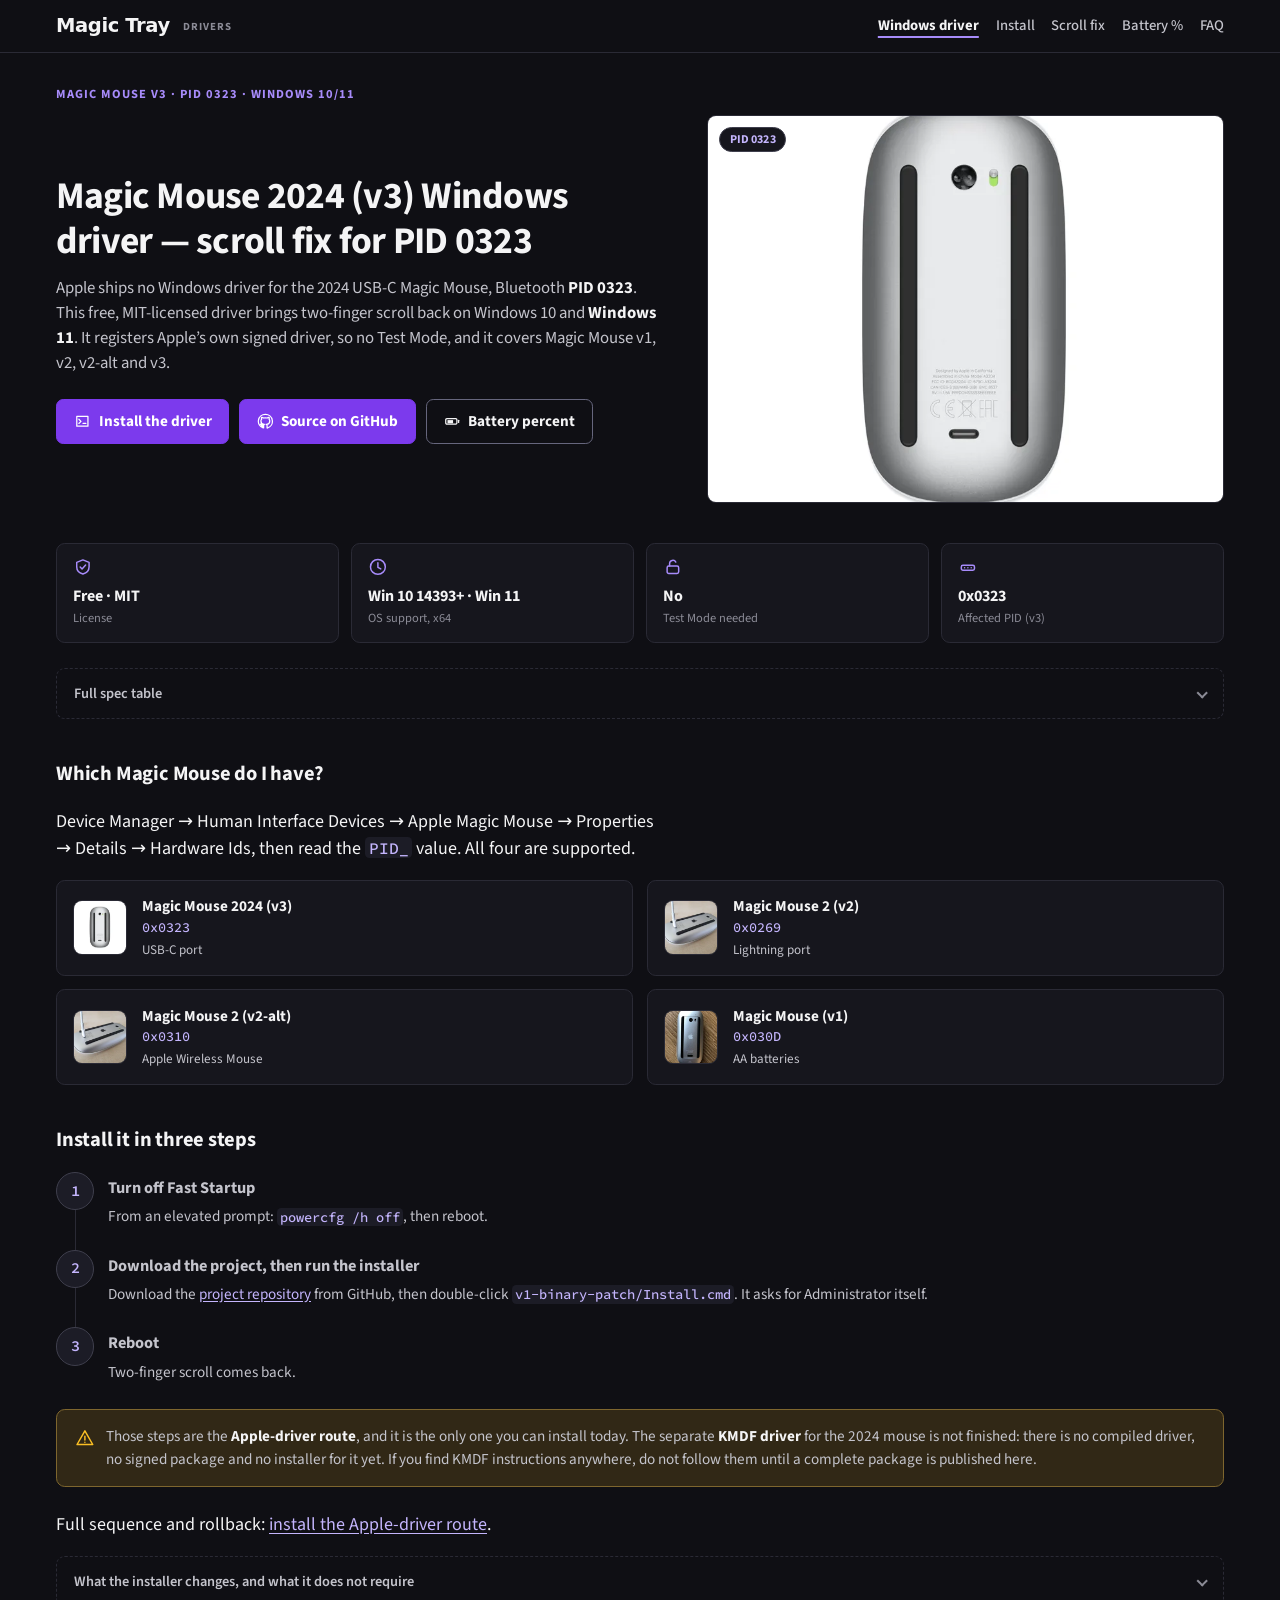
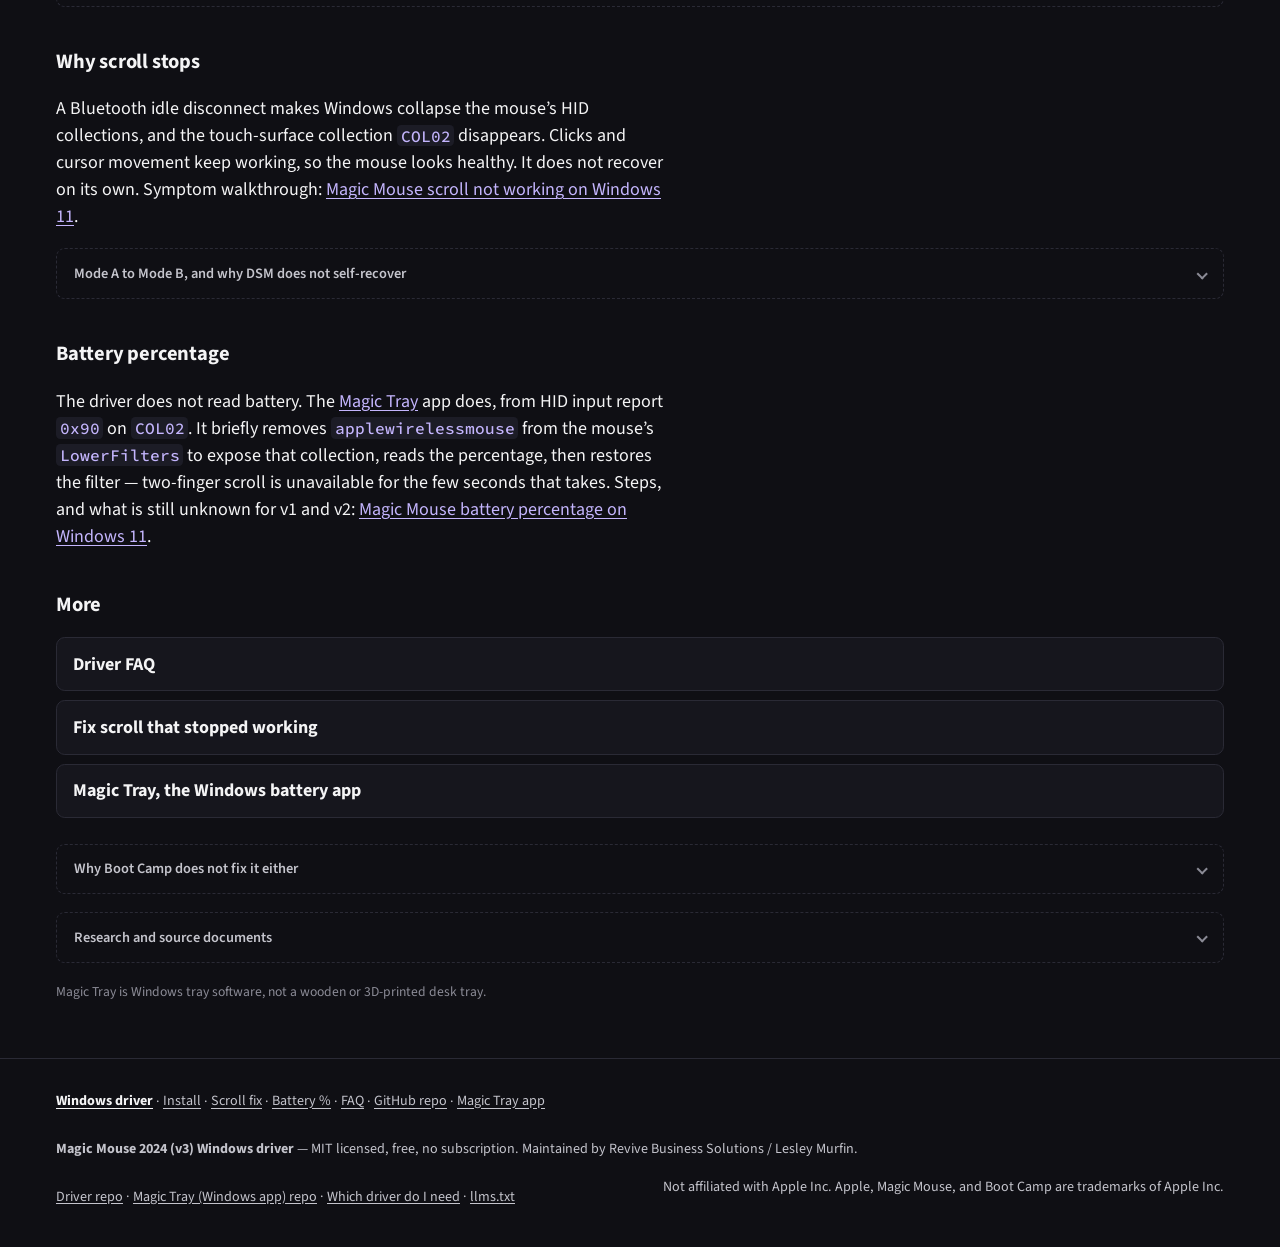
==== commit e28cfeae: "fix(site): address review — correct the battery mechanism, root-relative 404, AA hover, font licence" ====
--- a/docs/index.html
+++ b/docs/index.html
@@ -117,7 +117,7 @@
           "@id": "https://drivers.magictray.app/#breadcrumb"
         },
         "datePublished": "2026-05-01",
-        "dateModified": "2026-09-15",
+        "dateModified": "2026-09-22",
         "inLanguage": "en",
         "publisher": {
           "@id": "https://magictray.app/#person"
@@ -162,9 +162,9 @@
           <h1>Magic Mouse 2024 (v3) Windows driver — scroll fix for PID 0323</h1>
           <p class="lead">Apple ships no Windows driver for the 2024 USB-C Magic Mouse, Bluetooth <strong>PID 0323</strong>. This free, MIT-licensed driver brings two-finger scroll back on Windows 10 and <strong>Windows 11</strong>. It registers Apple&rsquo;s own signed driver, so no Test Mode, and it covers Magic Mouse v1, v2, v2-alt and v3.</p>
           <p class="cta">
-            <a class="btn btn-primary" href="install.html#apple-route"><svg class="icon" aria-hidden="true"><use href="img/icons.svg#terminal"/></svg>Install the driver</a>
-            <a class="btn btn-primary" href="https://github.com/LesleyMurfin/magic-mouse-v3-windows-fix"><svg class="icon" aria-hidden="true"><use href="img/icons.svg#github"/></svg>Source on GitHub</a>
-            <a class="btn btn-ghost" href="https://magictray.app/"><svg class="icon" aria-hidden="true"><use href="img/icons.svg#battery"/></svg>Battery percent</a>
+            <a class="btn primary" href="install.html#apple-route"><svg class="icon" aria-hidden="true"><use href="img/icons.svg#terminal"/></svg>Install the driver</a>
+            <a class="btn primary" href="https://github.com/LesleyMurfin/magic-mouse-v3-windows-fix"><svg class="icon" aria-hidden="true"><use href="img/icons.svg#github"/></svg>Source on GitHub</a>
+            <a class="btn ghost" href="https://magictray.app/"><svg class="icon" aria-hidden="true"><use href="img/icons.svg#battery"/></svg>Battery percent</a>
           </p>
         </div>
         <div class="hero-media">
@@ -230,8 +230,8 @@
           <div class="device-card">
             <div class="thumb">
               <picture>
-                <source srcset="img/magic-mouse-v3-underside-usbc.webp" type="image/webp">
-                <img src="img/magic-mouse-v3-underside-usbc.jpg" width="1144" height="1144" loading="lazy" decoding="async" alt="Underside of Magic Mouse 2024 (v3), USB-C port">
+                <source srcset="img/magic-mouse-v3-underside-usbc-192.webp" type="image/webp">
+                <img src="img/magic-mouse-v3-underside-usbc-192.jpg" width="192" height="192" loading="lazy" decoding="async" alt="Underside of Magic Mouse 2024 (v3), USB-C port">
               </picture>
             </div>
             <div class="meta">
@@ -243,8 +243,8 @@
           <div class="device-card">
             <div class="thumb">
               <picture>
-                <source srcset="img/magic-mouse-v2-underside-lightning-alt.webp" type="image/webp">
-                <img src="img/magic-mouse-v2-underside-lightning-alt.jpg" width="1600" height="1200" loading="lazy" decoding="async" alt="Underside of Magic Mouse 2 (v2), Lightning port">
+                <source srcset="img/magic-mouse-v2-underside-lightning-alt-192.webp" type="image/webp">
+                <img src="img/magic-mouse-v2-underside-lightning-alt-192.jpg" width="192" height="192" loading="lazy" decoding="async" alt="Underside of Magic Mouse 2 (v2), Lightning port">
               </picture>
             </div>
             <div class="meta">
@@ -256,8 +256,8 @@
           <div class="device-card">
             <div class="thumb">
               <picture>
-                <source srcset="img/magic-mouse-v2-underside-lightning-alt.webp" type="image/webp">
-                <img src="img/magic-mouse-v2-underside-lightning-alt.jpg" width="1600" height="1200" loading="lazy" decoding="async" alt="Underside of Magic Mouse 2 (v2-alt), Lightning port">
+                <source srcset="img/magic-mouse-v2-underside-lightning-alt-192.webp" type="image/webp">
+                <img src="img/magic-mouse-v2-underside-lightning-alt-192.jpg" width="192" height="192" loading="lazy" decoding="async" alt="Underside of Magic Mouse 2 (v2-alt), Lightning port">
               </picture>
             </div>
             <div class="meta">
@@ -269,8 +269,8 @@
           <div class="device-card">
             <div class="thumb">
               <picture>
-                <source srcset="img/magic-mouse-v1-underside-aa-door.webp" type="image/webp">
-                <img src="img/magic-mouse-v1-underside-aa-door.jpg" width="1200" height="1600" loading="lazy" decoding="async" alt="Underside of Magic Mouse (v1), AA battery door">
+                <source srcset="img/magic-mouse-v1-underside-aa-door-192.webp" type="image/webp">
+                <img src="img/magic-mouse-v1-underside-aa-door-192.jpg" width="192" height="192" loading="lazy" decoding="async" alt="Underside of Magic Mouse (v1), AA battery door">
               </picture>
             </div>
             <div class="meta">
@@ -327,7 +327,7 @@
           <figure class="diagram">
             <svg viewBox="0 0 720 236" role="img" aria-labelledby="modeDiagramTitle modeDiagramDesc">
               <title id="modeDiagramTitle">Mode A to Mode B HID collection collapse</title>
-              <desc id="modeDiagramDesc">Mode A exposes two HID collections inside one top-level collection: COL01 for mouse clicks and movement, and COL02 for touch-surface scroll and battery. After a Bluetooth idle disconnect and a DSM resync, Mode B keeps only COL01 — COL02 is gone and two-finger scroll stops.</desc>
+              <desc id="modeDiagramDesc">Mode A enumerates two independent HID collections: COL01 carries the cursor, the buttons and the scroll wheel, and COL02 carries battery and diagnostic data. After a Bluetooth idle disconnect and a DSM property write, Mode B collapses both into one unified top-level collection: COL02 is gone, the scroll consumer can no longer bind, and two-finger scroll stops while the cursor keeps working.</desc>
               <defs>
                 <marker id="modeArrow" viewBox="0 0 10 10" refX="8" refY="5" markerWidth="7" markerHeight="7" orient="auto-start-reverse">
                   <path d="M0 0 10 5 0 10Z" fill="var(--muted)"/>
@@ -339,9 +339,9 @@
                 <rect x="36" y="64" width="240" height="132" rx="10" fill="none" stroke="var(--line)" stroke-width="1.2" stroke-dasharray="4 3"/>
                 <text x="48" y="84" font-size="11" fill="var(--muted)" letter-spacing="0.04em">TOP-LEVEL COLLECTION</text>
                 <rect x="52" y="94" width="208" height="36" rx="8" fill="var(--bg-2)" stroke="var(--line)"/>
-                <text x="64" y="117" font-size="13" fill="var(--fg)">COL01 · mouse clicks, move</text>
+                <text x="64" y="117" font-size="13" fill="var(--fg)">COL01 · cursor + buttons + scroll</text>
                 <rect x="52" y="140" width="208" height="36" rx="8" fill="var(--bg-2)" stroke="var(--accent)"/>
-                <text x="64" y="163" font-size="13" fill="var(--fg)">COL02 · scroll + battery</text>
+                <text x="64" y="163" font-size="13" fill="var(--fg)">COL02 · battery + diagnostics</text>
               </g>
               <line x1="304" y1="118" x2="404" y2="118" stroke="var(--muted)" stroke-width="1.6" marker-end="url(#modeArrow)"/>
               <text x="354" y="100" font-size="11" fill="var(--muted)" text-anchor="middle">BT idle disconnect</text>
@@ -352,12 +352,12 @@
                 <rect x="444" y="64" width="240" height="132" rx="10" fill="none" stroke="var(--line)" stroke-width="1.2" stroke-dasharray="4 3"/>
                 <text x="456" y="84" font-size="11" fill="var(--muted)" letter-spacing="0.04em">TOP-LEVEL COLLECTION</text>
                 <rect x="460" y="94" width="208" height="36" rx="8" fill="var(--bg-2)" stroke="var(--line)"/>
-                <text x="472" y="117" font-size="13" fill="var(--fg)">COL01 · mouse clicks, move</text>
+                <text x="472" y="117" font-size="13" fill="var(--fg)">Unified TLC · cursor + buttons</text>
                 <rect x="460" y="140" width="208" height="36" rx="8" fill="none" stroke="var(--line)" stroke-dasharray="3 3"/>
-                <text x="472" y="163" font-size="12" fill="var(--muted)">COL02 gone — scroll stops</text>
+                <text x="472" y="163" font-size="12" fill="var(--muted)">COL02 gone — scroll dropped</text>
               </g>
             </svg>
-            <figcaption>Mode A exposes both HID collections. In Mode B only COL01 survives, so two-finger scroll stops while the cursor still works.</figcaption>
+            <figcaption>Mode A enumerates both HID collections. In Mode B they collapse into one unified collection, so two-finger scroll stops while the cursor still works.</figcaption>
           </figure>
           <p>DeviceSetupManager (DSM) runs a property synchronisation pass on reconnect, and the device can come back in this reduced form. Before this driver, the only ways back were a driver reinstall or re-pairing the mouse.</p>
         </details>
@@ -365,7 +365,7 @@
 
       <section id="battery">
         <h2>Battery percentage</h2>
-        <p>The driver does not read battery. The <a href="https://magictray.app/">Magic Tray</a> app does, from HID input report <code>0x90</code> on <code>COL02</code>, using a brief temporary Mode A to Mode B flip. Steps, and what is still unknown for v1 and v2: <a href="battery.html">Magic Mouse battery percentage on Windows 11</a>.</p>
+        <p>The driver does not read battery. The <a href="https://magictray.app/">Magic Tray</a> app does, from HID input report <code>0x90</code> on <code>COL02</code>. It briefly removes <code>applewirelessmouse</code> from the mouse&rsquo;s <code>LowerFilters</code> to expose that collection, reads the percentage, then restores the filter &mdash; two-finger scroll is unavailable for the few seconds that takes. Steps, and what is still unknown for v1 and v2: <a href="battery.html">Magic Mouse battery percentage on Windows 11</a>.</p>
       </section>
 
       <section id="next">
--- a/docs/site.css
+++ b/docs/site.css
@@ -1,18 +1,21 @@
-/* Magic Tray drivers hub. Same design system as magictray.app: the font files,
-   the token block and the shared chrome below are the apex site's, so the two
-   hosts render as one project rather than two. Apex is the source of truth --
-   anything here that apex also has is apex's version verbatim; the rest is the
+/* Magic Tray drivers hub. Same design system as magictray.app: the font block,
+   the token block and the shared chrome below are the apex site's verbatim, so
+   the two hosts render as one project rather than two. Apex is the source of
+   truth; where a shared component is adapted to this site's layout or
+   deliberately diverges from apex, the rule itself says so. The rest is the
    handful of components only the drivers pages need, built on apex's tokens. */
 
-/* Fonts are self-hosted from docs/fonts/ so a page load makes no third-party
-   request and first paint waits on nothing but this stylesheet. The files are
-   the exact woff2 subsets Google serves (Source Sans 3 v19, Source Code Pro
-   v31); each one is a variable font, so every weight below shares a single
-   file and a single download. The weights are declared discretely, as the old
-   @import asked for them, which keeps font-weight: 650 snapping to 700 the way
-   it always has. unicode-range values are copied verbatim from Google's CSS:
-   they are what lets the browser skip the latin-ext file on a page that has no
-   latin-ext glyph. Only latin and latin-ext ship; the site is lang="en". */
+/* Fonts are self-hosted from docs/fonts/. The files are the exact woff2
+   subsets Google serves (Source Sans 3 v19, Source Code Pro v31); each one is
+   a variable font, so every weight below shares a single file and a single
+   download. Both families are (c) Adobe under the SIL Open Font License 1.1,
+   whose clause 2 requires the notice to travel with the binaries: it ships
+   beside them in docs/fonts/OFL.txt. The weights are declared discretely, as
+   the old @import asked for them, which keeps font-weight: 650 snapping to 700
+   the way it always has. unicode-range values are copied verbatim from
+   Google's CSS: they are what lets the browser skip the latin-ext file on a
+   page that has no latin-ext glyph. Only latin and latin-ext ship; the site is
+   lang="en". */
 
 /* latin-ext */
 @font-face {
@@ -483,6 +486,16 @@
 /* A fixed ratio so the photo reserves its space before it loads and the hero
    text does not jump. */
 .hero-media img { width: 100%; height: auto; aspect-ratio: 4 / 3; object-fit: cover; }
+/* A screenshot is not a product photo. It has a fixed pixel grid and its own
+   1.75:1 ratio, so the 4/3 crop above would cut 24% of its height away and
+   width: 100% would upscale it 1.56x with no 2x source to fall back on. Own
+   ratio, centred, never wider than intrinsic. */
+.hero-media.shot img {
+  aspect-ratio: auto;
+  object-fit: contain;
+  max-width: 330px;
+  margin-inline: auto;
+}
 /* Opaque, not the badge's translucent wash: this pill sits on a photograph,
    and every product shot on the site is a white mouse on white. */
 .hero-media .tag {
@@ -515,26 +528,34 @@
   border: 1px solid transparent;
   transition: background 0.15s var(--ease), border-color 0.15s var(--ease), color 0.15s var(--ease);
 }
-.btn-primary {
+/* `.btn primary` / `.btn ghost`, not `.btn-primary` / `.btn-ghost`: apex names
+   them this way, and markup has to survive being moved between the two hosts. */
+.btn.primary {
   background: var(--btn);
   border-color: var(--btn);
   color: var(--btn-fg);
 }
-.btn-primary:hover {
-  background: #8b5cf6;
-  border-color: #8b5cf6;
+.btn.primary:hover {
+  /* Deliberate deviation from apex, which hovers to #8b5cf6. Button text is
+     0.95rem at weight 650 on an 18px root -- 17.1px, under both large-text
+     thresholds -- so WCAG 2.2 AA wants 4.5:1. #7c3aed resting measures 5.70:1
+     against white and #8b5cf6 measures 4.23:1, so lightening the fill drops
+     hover below the floor in the one state the pointer is on it. #6d28d9
+     darkens instead and measures 7.10:1. Apex needs the same change. */
+  background: #6d28d9;
+  border-color: #6d28d9;
   color: #fff;
 }
 /* Not --line-strong: at #3f3f4d this edge measures under 2:1 on the page, so
    the only outline distinguishing the second button from loose text is
    invisible. WCAG 1.4.11 wants 3:1 for a control's boundary; #66667d measures
    3.43:1. */
-.btn-ghost {
+.btn.ghost {
   border-color: #66667d;
   color: var(--fg);
   background: transparent;
 }
-.btn-ghost:hover { border-color: var(--accent); color: var(--accent-2); }
+.btn.ghost:hover { border-color: var(--accent); color: var(--accent-2); }
 
 /* ---------- Badges ---------- */
 
@@ -820,20 +841,14 @@
 }
 details[open] > summary:not(:has(.chev))::after { transform: rotate(-135deg); }
 details[open] summary .chev { transform: rotate(180deg); }
-/* A link to a #fragment that names a <details> lands on a closed disclosure,
-   so the visitor arrives at a summary whose answer is hidden. A hashchange
-   listener is the usual fix and is not available: the site runs under
-   `script-src 'none'`. ::details-content is the disclosure's own slot, and
-   revealing it needs no `open` attribute and no script. Unsupported browsers
-   drop the rule and keep today's behaviour, which is one click from the
-   answer, so no fallback is needed. Both properties are required: the closed
-   state sets `block-size: 0` as well as hiding the content. */
-details:target::details-content {
-  content-visibility: visible;
-  block-size: auto;
-}
-details:target > summary:not(:has(.chev))::after { transform: rotate(-135deg); }
-details:target summary .chev { transform: rotate(180deg); }
+/* No `details:target` reveal. Revealing a targeted disclosure with
+   ::details-content cannot be undone in CSS: the reader clicks the summary,
+   `open` flips true then false, and at false the element is still :target, so
+   the author declaration re-reveals it and the disclosure can never be closed.
+   Measured in Chromium 149 -- two clicks, content visible after both. Guarding
+   with :not([open]) does not help; that is exactly the state that re-fires.
+   The honest behaviour is the browser's: land on the summary and open it with
+   one click. Nothing on this site links to a <details> fragment in any case. */
 details > *:not(summary) {
   margin: 0 1.05rem 0.95rem;
   color: var(--muted);
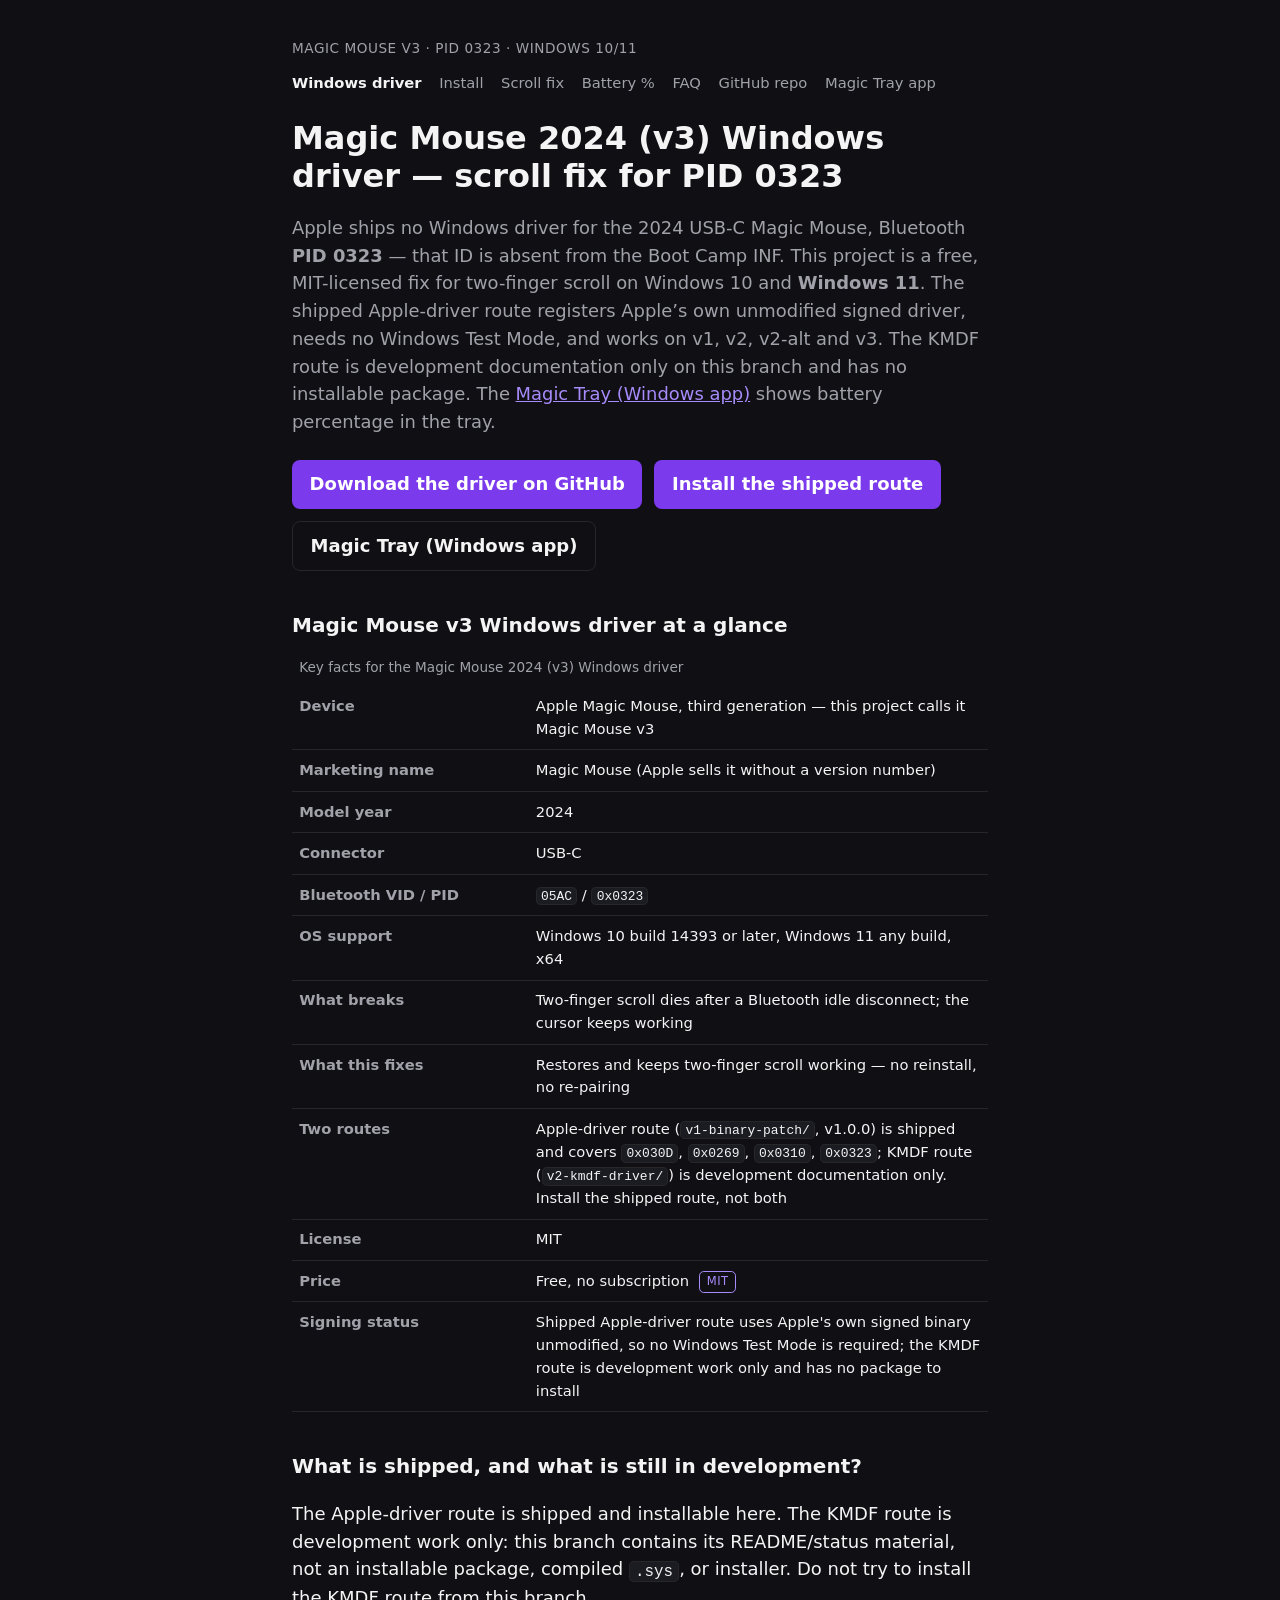
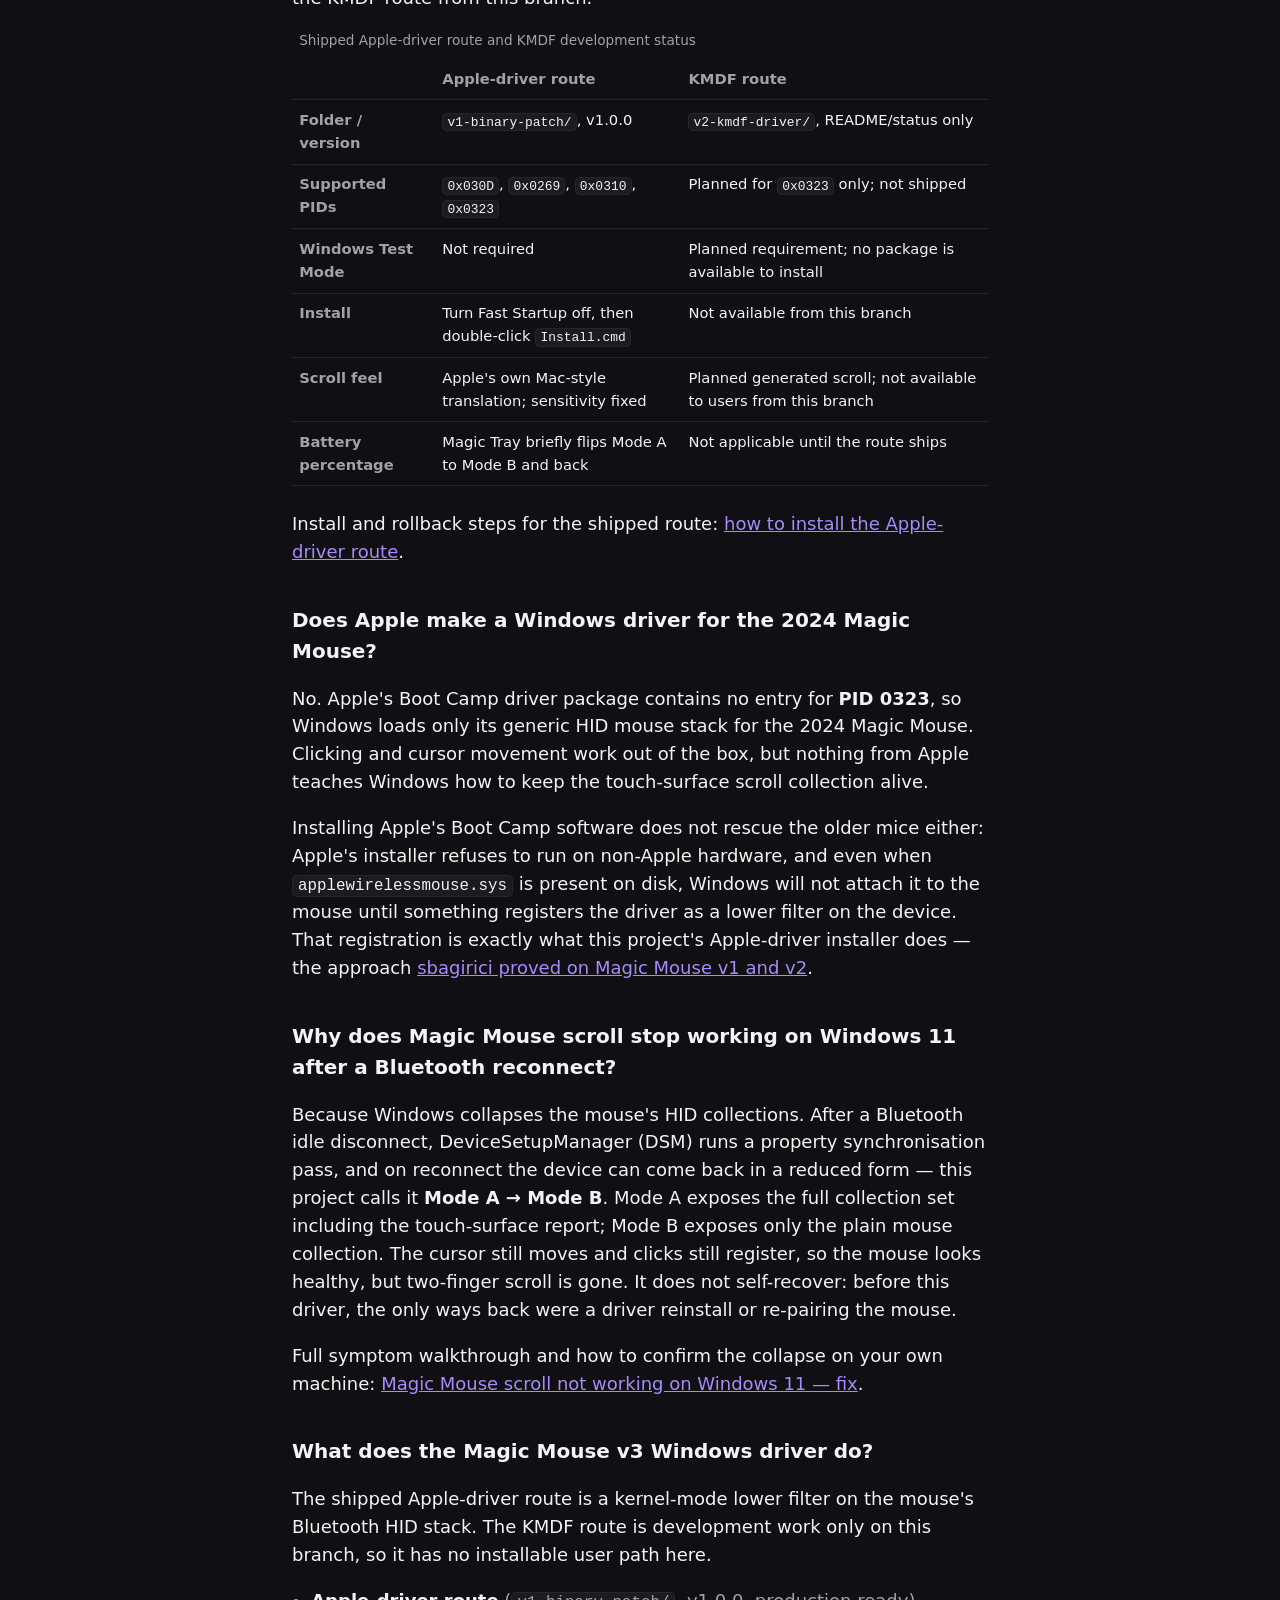
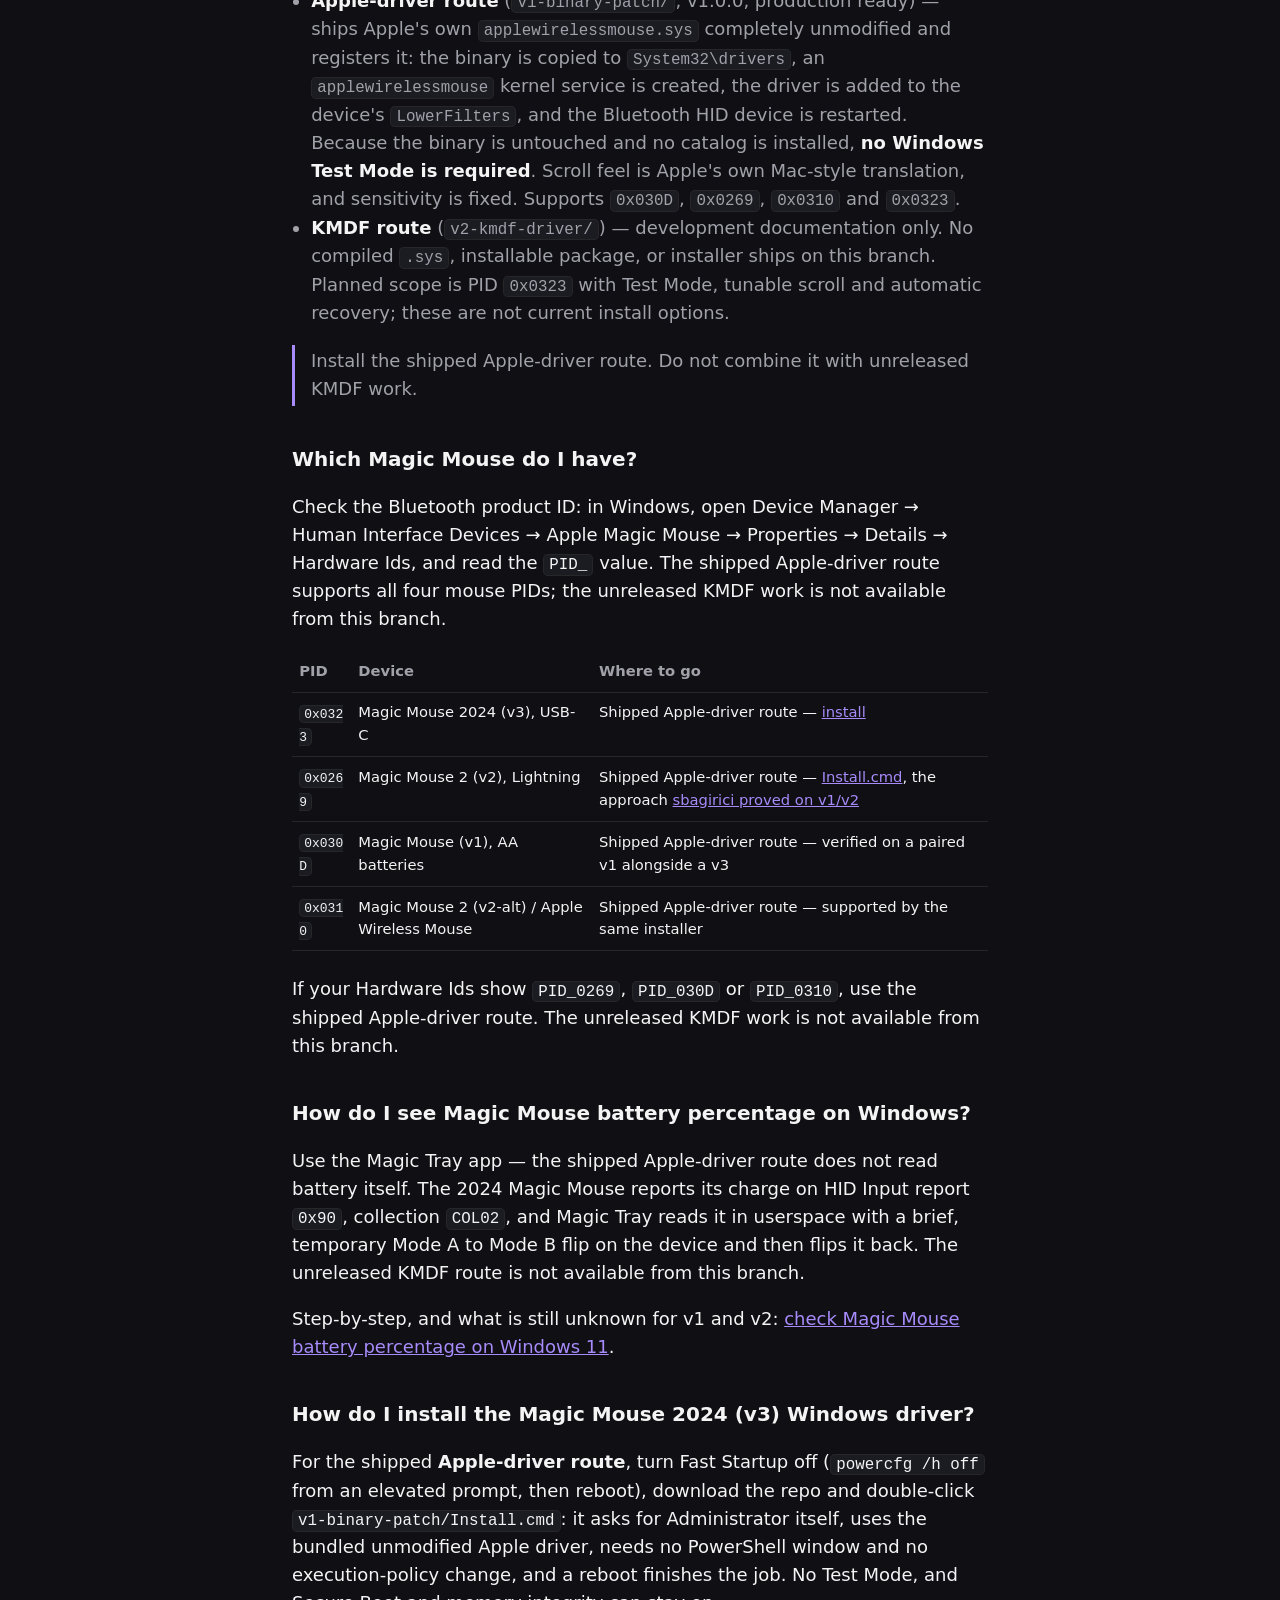
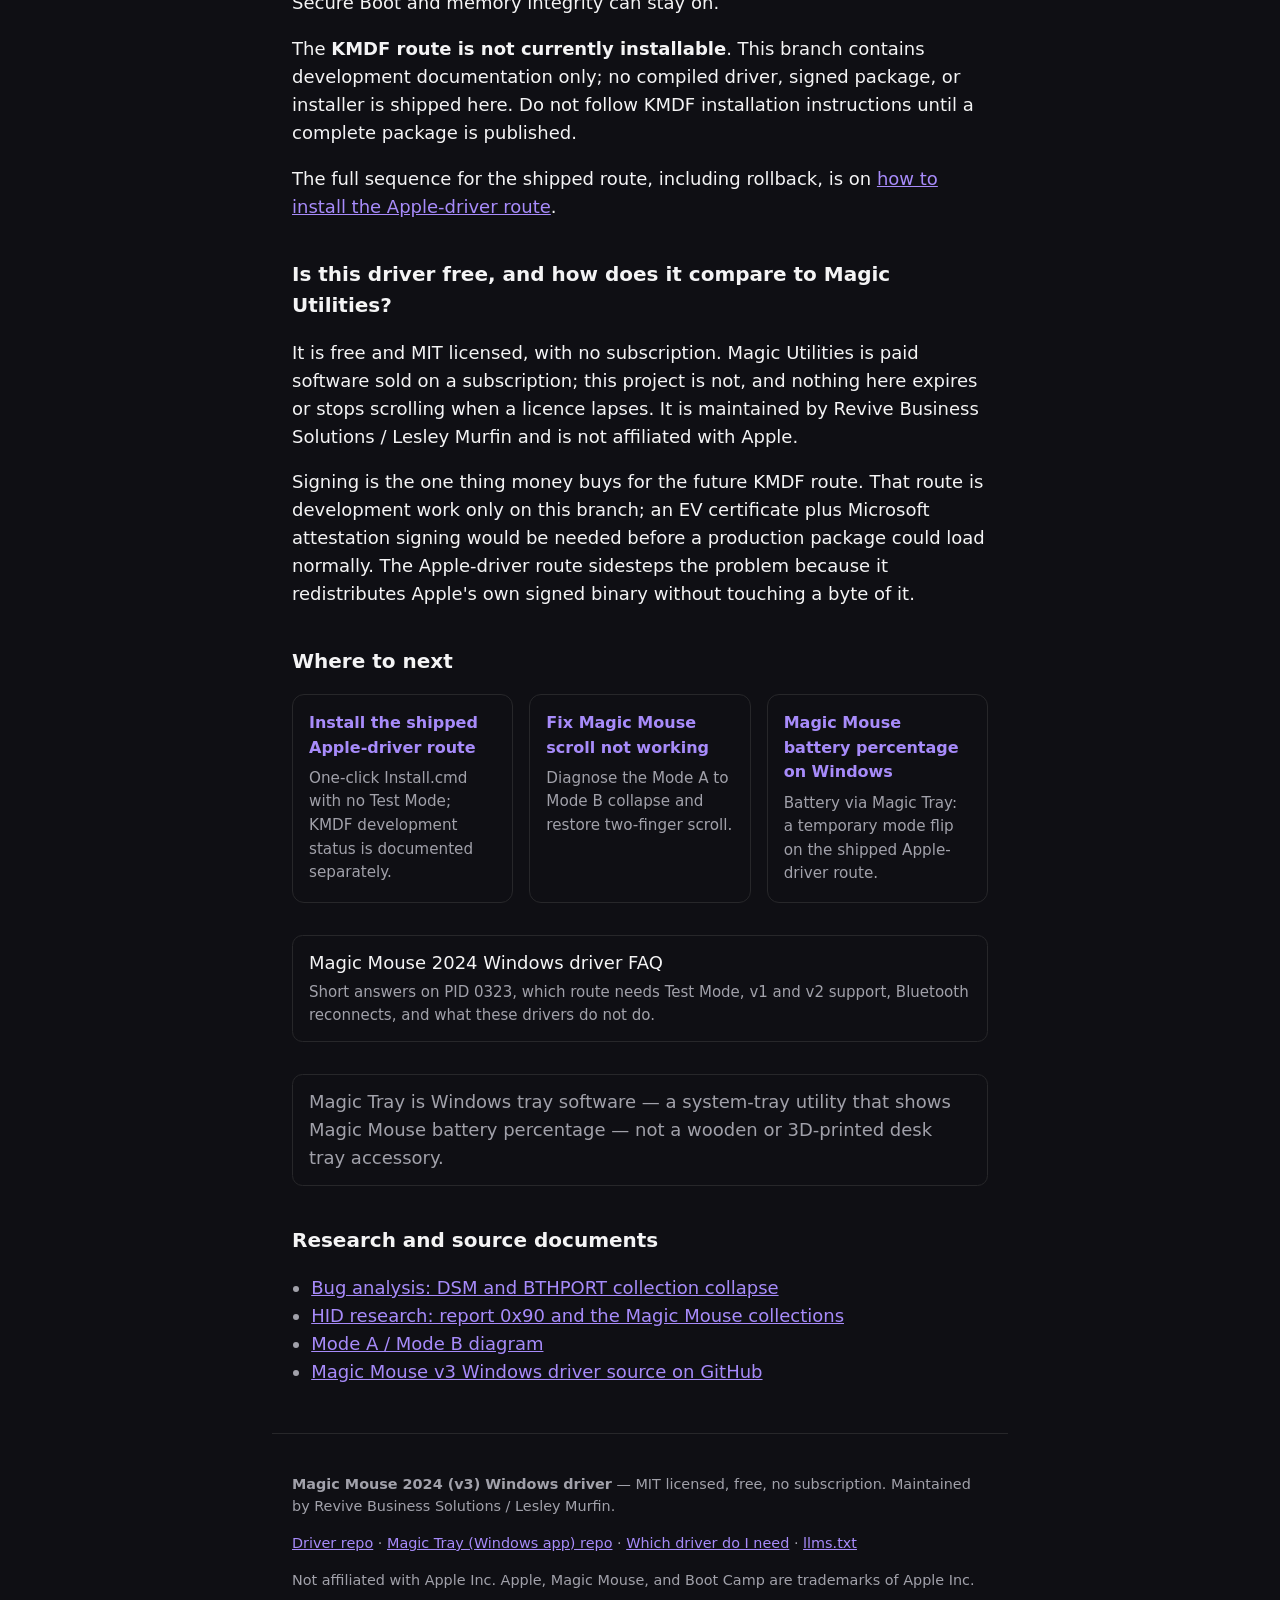
==== commit 62b29408: "merge: bring release/kmdf-2.0.4.6 up to main Two conflicts, both decided by which side is current:  " ====
--- a/docs/index.html
+++ b/docs/index.html
@@ -4,427 +4,260 @@
   <meta charset="utf-8">
   <meta name="viewport" content="width=device-width, initial-scale=1">
   <title>Magic Mouse 2024 (v3) Windows Driver — Scroll Fix</title>
-  <meta name="description" content="Apple ships no Windows driver for the 2024 Magic Mouse (PID 0323). One free MIT scroll fix you can install today on Windows 10 and 11: it registers Apple's own signed driver, so no Test Mode. A second, KMDF driver is still unfinished.">
-  <link rel="canonical" href="https://drivers.magictray.app/">
+  <meta name="description" content="Apple ships no Windows driver for the 2024 Magic Mouse (PID 0323). Two free MIT scroll fixes for Windows 10 and 11: an Apple-driver route with no Test Mode, or a KMDF filter driver.">
+  <link rel="canonical" href="https://lesleymurfin.github.io/magic-mouse-v3-windows-fix/">
   <meta name="robots" content="index,follow,max-snippet:-1,max-image-preview:large,max-video-preview:-1">
-  <link rel="describedby" href="https://drivers.magictray.app/llms.txt">
+  <link rel="describedby" href="https://lesleymurfin.github.io/magic-mouse-v3-windows-fix/llms.txt">
   <meta property="og:type" content="website">
   <meta property="og:site_name" content="Magic Mouse v3 Windows Driver">
   <meta property="og:locale" content="en_US">
   <meta property="og:title" content="Magic Mouse 2024 (v3) Windows driver — scroll fix for PID 0323">
-  <meta property="og:description" content="Apple ships no Windows driver for the 2024 USB-C Magic Mouse. One free MIT fix you can install today: register Apple's own signed driver, no Test Mode. The second, KMDF driver is not finished yet.">
-  <meta property="og:url" content="https://drivers.magictray.app/">
-  <meta property="og:image" content="https://drivers.magictray.app/og.png">
+  <meta property="og:description" content="Apple ships no Windows driver for the 2024 USB-C Magic Mouse. Two free MIT fixes: register Apple's own signed driver with no Test Mode, or install the KMDF filter driver.">
+  <meta property="og:url" content="https://lesleymurfin.github.io/magic-mouse-v3-windows-fix/">
+  <meta property="og:image" content="https://lesleymurfin.github.io/magic-mouse-v3-windows-fix/og.png">
   <meta property="og:image:width" content="1200">
   <meta property="og:image:height" content="630">
-  <meta property="og:image:alt" content="Magic Mouse 2024 (v3) Windows driver &mdash; scroll fix for PID 0323">
+  <meta property="og:image:alt" content="Magic Mouse 2024 (v3) Windows driver — scroll fix for PID 0323">
   <meta name="twitter:card" content="summary_large_image">
-  <link rel="icon" href="icon.svg" type="image/svg+xml">
-  <link rel="apple-touch-icon" href="apple-touch-icon.png">
-  <meta name="theme-color" content="#0f0f14">
   <link rel="stylesheet" href="site.css">
-  <script type="application/ld+json">
-  {
-    "@context": "https://schema.org",
-    "@graph": [
-      {
-        "@type": "Person",
-        "@id": "https://magictray.app/#person",
-        "name": "Lesley Murfin",
-        "url": "https://github.com/LesleyMurfin",
-        "sameAs": [
-          "https://github.com/LesleyMurfin"
-        ]
+  <script type="application/ld+json">{
+  "@context": "https://schema.org",
+  "@graph": [
+    {
+      "@type": "WebSite",
+      "@id": "https://lesleymurfin.github.io/magic-mouse-v3-windows-fix/#website",
+      "url": "https://lesleymurfin.github.io/magic-mouse-v3-windows-fix/",
+      "name": "Magic Mouse v3 Windows Driver",
+      "description": "Free MIT Windows driver project that restores two-finger scroll on the Apple Magic Mouse, including the 2024 model (v3), Bluetooth PID 0323.",
+      "publisher": { "@id": "https://lesleymurfin.github.io/magic-mouse-v3-windows-fix/#org" },
+      "inLanguage": "en"
+    },
+    {
+      "@type": "Organization",
+      "@id": "https://lesleymurfin.github.io/magic-mouse-v3-windows-fix/#org",
+      "name": "Revive Business Solutions",
+      "url": "https://lesleymurfin.github.io/magic-mouse-v3-windows-fix/",
+      "sameAs": [
+        "https://github.com/LesleyMurfin"
+      ]
+    },
+    {
+      "@type": "SoftwareApplication",
+      "@id": "https://lesleymurfin.github.io/magic-mouse-v3-windows-fix/#software",
+      "name": "Magic Mouse 2024 (v3) Windows Driver",
+      "alternateName": [
+        "Magic Mouse v3 Windows driver",
+        "Magic Mouse 3 Windows 11 driver",
+        "Apple Magic Mouse USB-C Windows driver",
+        "magic-mouse-v3-windows-fix"
+      ],
+      "description": "Windows 10 and Windows 11 driver project for the Apple Magic Mouse that restores two-finger scroll over Bluetooth. The shipped Apple-driver route registers Apple's own unmodified applewirelessmouse.sys as a lower filter for PID 0x030D, 0x0269, 0x0310 and 0x0323 with no Windows Test Mode required. The KMDF route is development work only on this branch and has no installable package.",
+      "disambiguatingDescription": "A Windows device driver project (kernel-mode filter drivers) for Apple's Magic Mouse, including the 2024 USB-C model. It is not a mouse-customisation utility, not a hardware accessory, and not an Apple product.",
+      "applicationCategory": "DriverApplication",
+      "applicationSubCategory": "Device driver",
+      "operatingSystem": "Windows 10, Windows 11",
+      "processorRequirements": "x64",
+      "softwareVersion": [
+        "1.0.0 (shipped Apple-driver route, v1-binary-patch)"
+      ],
+      "license": "https://github.com/LesleyMurfin/magic-mouse-v3-windows-fix/blob/main/LICENSE",
+      "isAccessibleForFree": true,
+      "offers": {
+        "@type": "Offer",
+        "price": "0",
+        "priceCurrency": "USD",
+        "availability": "https://schema.org/InStock"
       },
-      {
-        "@type": "SoftwareApplication",
-        "@id": "https://magictray.app/#app",
-        "name": "Magic Tray",
-        "alternateName": [
-          "Magic Tray for Windows",
-          "MagicMouseTray",
-          "Magic Mouse v3 Windows driver",
-          "Magic Mouse 3 Windows 11 driver",
-          "Apple Magic Mouse USB-C Windows driver",
-          "magic-mouse-v3-windows-fix"
-        ],
-        "applicationCategory": "UtilitiesApplication",
-        "applicationSubCategory": "Windows system tray utility",
-        "operatingSystem": "Windows 10, Windows 11",
-        "processorRequirements": "x64",
-        "softwareVersion": "1.1.0",
-        "url": "https://magictray.app/",
-        "downloadUrl": "https://github.com/LesleyMurfin/magic-tray/releases/latest",
-        "sameAs": [
-          "https://github.com/LesleyMurfin/magic-tray"
-        ],
-        "isAccessibleForFree": true,
-        "offers": {
-          "@type": "Offer",
-          "price": "0",
-          "priceCurrency": "USD"
-        },
-        "author": {
-          "@id": "https://magictray.app/#person"
-        },
-        "publisher": {
-          "@id": "https://magictray.app/#person"
-        },
-        "description": "Free Windows 10 and Windows 11 system tray app. It shows Apple Magic Mouse, Magic Keyboard and Magic Trackpad battery percent next to the clock.",
-        "disambiguatingDescription": "Magic Tray is downloadable Windows software. It is not a physical desk tray, stand, or 3D-printed cradle for Apple keyboards and trackpads.",
-        "featureList": [
-          "Battery percent for Apple Magic Mouse, Magic Keyboard and Magic Trackpad on Windows 10 and Windows 11",
-          "Restores two-finger scroll on the Apple Magic Mouse over Bluetooth, including the 2024 model, PID 0323",
-          "Apple-driver route registers Apple's own unmodified signed driver, so no Windows Test Mode is required and Secure Boot and memory integrity can stay on",
-          "Apple-driver route supports Magic Mouse v1 (0x030D), v2 (0x0269), v2-alt (0x0310) and v3 (0x0323)",
-          "Apple-driver route is the one you can install today; the separate KMDF driver is unfinished, with no compiled driver, signed package or installer"
-        ]
+      "featureList": [
+        "Restores two-finger scroll on the Apple Magic Mouse over Bluetooth, including the 2024 model, PID 0323",
+        "Apple-driver route registers Apple's own unmodified signed driver, so no Windows Test Mode is required and Secure Boot and memory integrity can stay on",
+        "Apple-driver route supports Magic Mouse v1 (0x030D), v2 (0x0269), v2-alt (0x0310) and v3 (0x0323)",
+        "KMDF route is development work only on this branch; no installable package is shipped",
+        "Keeps the HID collection stack healthy so the Magic Tray Windows app can read battery percentage"
+      ],
+      "downloadUrl": "https://github.com/LesleyMurfin/magic-mouse-v3-windows-fix",
+      "installUrl": "https://lesleymurfin.github.io/magic-mouse-v3-windows-fix/install.html",
+      "codeRepository": "https://github.com/LesleyMurfin/magic-mouse-v3-windows-fix",
+      "author": { "@id": "https://lesleymurfin.github.io/magic-mouse-v3-windows-fix/#org" },
+      "publisher": { "@id": "https://lesleymurfin.github.io/magic-mouse-v3-windows-fix/#org" },
+      "sameAs": [
+        "https://github.com/LesleyMurfin/magic-mouse-v3-windows-fix"
+      ]
+    },
+    {
+      "@type": "WebPage",
+      "@id": "https://lesleymurfin.github.io/magic-mouse-v3-windows-fix/#webpage",
+      "url": "https://lesleymurfin.github.io/magic-mouse-v3-windows-fix/",
+      "name": "Magic Mouse 2024 (v3) Windows driver — scroll fix for PID 0323",
+      "description": "Apple ships no Windows driver for the 2024 Magic Mouse (PID 0323). Two free MIT scroll fixes for Windows 10 and 11: an Apple-driver route with no Test Mode, or a KMDF filter driver.",
+      "isPartOf": { "@id": "https://lesleymurfin.github.io/magic-mouse-v3-windows-fix/#website" },
+      "about": { "@id": "https://lesleymurfin.github.io/magic-mouse-v3-windows-fix/#software" },
+      "primaryImageOfPage": {
+        "@type": "ImageObject",
+        "url": "https://lesleymurfin.github.io/magic-mouse-v3-windows-fix/og.png",
+        "width": 1200,
+        "height": 630
       },
-      {
-        "@type": "WebSite",
-        "@id": "https://drivers.magictray.app/#website",
-        "url": "https://drivers.magictray.app/",
-        "name": "Magic Mouse v3 Windows Driver",
-        "description": "Free MIT Windows driver project that restores two-finger scroll on the Apple Magic Mouse, including the 2024 model (v3), Bluetooth PID 0323.",
-        "publisher": {
-          "@id": "https://magictray.app/#person"
-        },
-        "inLanguage": "en",
-        "about": {
-          "@id": "https://magictray.app/#app"
+      "breadcrumb": { "@id": "https://lesleymurfin.github.io/magic-mouse-v3-windows-fix/#breadcrumb" },
+      "datePublished": "2026-05-01",
+      "dateModified": "2026-09-15",
+      "inLanguage": "en"
+    },
+    {
+      "@type": "BreadcrumbList",
+      "@id": "https://lesleymurfin.github.io/magic-mouse-v3-windows-fix/#breadcrumb",
+      "itemListElement": [
+        {
+          "@type": "ListItem",
+          "position": 1,
+          "name": "Magic Mouse 2024 (v3) Windows driver",
+          "item": "https://lesleymurfin.github.io/magic-mouse-v3-windows-fix/"
         }
-      },
-      {
-        "@type": "WebPage",
-        "@id": "https://drivers.magictray.app/#webpage",
-        "url": "https://drivers.magictray.app/",
-        "name": "Magic Mouse 2024 (v3) Windows Driver — Scroll Fix",
-        "description": "Apple ships no Windows driver for the 2024 Magic Mouse (PID 0323). One free MIT scroll fix you can install today on Windows 10 and 11: it registers Apple's own signed driver, so no Test Mode. A second, KMDF driver is still unfinished.",
-        "isPartOf": {
-          "@id": "https://drivers.magictray.app/#website"
-        },
-        "about": {
-          "@id": "https://magictray.app/#app"
-        },
-        "primaryImageOfPage": {
-          "@type": "ImageObject",
-          "@id": "https://drivers.magictray.app/#primaryimage",
-          "url": "https://drivers.magictray.app/og.png",
-          "width": 1200,
-          "height": 630
-        },
-        "breadcrumb": {
-          "@id": "https://drivers.magictray.app/#breadcrumb"
-        },
-        "datePublished": "2026-05-01",
-        "dateModified": "2026-09-22",
-        "inLanguage": "en",
-        "publisher": {
-          "@id": "https://magictray.app/#person"
-        }
-      },
-      {
-        "@type": "BreadcrumbList",
-        "@id": "https://drivers.magictray.app/#breadcrumb",
-        "itemListElement": [
-          {
-            "@type": "ListItem",
-            "position": 1,
-            "name": "Magic Mouse 2024 (v3) Windows driver",
-            "item": "https://drivers.magictray.app/"
-          }
-        ]
-      }
-    ]
-  }
-  </script>
+      ]
+    }
+  ]
+}</script>
 </head>
 <body>
   <a class="skip" href="#content">Skip to content</a>
-  <header class="site-header">
-    <div class="bar">
-      <a class="brand" href="https://magictray.app/">Magic Tray <small>Drivers</small></a>
-      <nav aria-label="Site">
-        <a href="./" aria-current="page">Windows driver</a>
-        <a href="install.html">Install</a>
-        <a href="scroll-fix.html">Scroll fix</a>
-        <a href="battery.html">Battery %</a>
-        <a href="faq.html">FAQ</a>
-      </nav>
+  <header>
+    <p class="kicker">Magic Mouse v3 · PID 0323 · Windows 10/11</p>
+  <nav aria-label="Site">
+    <a href="./" aria-current="page">Windows driver</a>
+    <a href="install.html">Install</a>
+    <a href="scroll-fix.html">Scroll fix</a>
+    <a href="battery.html">Battery %</a>
+    <a href="faq.html">FAQ</a>
+    <a href="https://github.com/LesleyMurfin/magic-mouse-v3-windows-fix">GitHub repo</a>
+    <a href="https://magictray.app/">Magic Tray app</a>
+  </nav>
+    <h1>Magic Mouse 2024 (v3) Windows driver — scroll fix for PID 0323</h1>
+    <p class="lead">Apple ships no Windows driver for the 2024 USB-C Magic Mouse, Bluetooth <strong>PID 0323</strong> &mdash; that ID is absent from the Boot Camp INF. This project is a free, MIT-licensed fix for two-finger scroll on Windows 10 and <strong>Windows 11</strong>. The shipped Apple-driver route registers Apple&rsquo;s own unmodified signed driver, needs no Windows Test Mode, and works on v1, v2, v2-alt and v3. The KMDF route is development documentation only on this branch and has no installable package. The <a href="https://magictray.app/">Magic Tray (Windows app)</a> shows battery percentage in the tray.</p>
+    <p class="cta">
+      <a class="primary" href="https://github.com/LesleyMurfin/magic-mouse-v3-windows-fix">Download the driver on GitHub</a>
+      <a class="primary" href="install.html#apple-route">Install the shipped route</a>
+      <a class="ghost" href="https://magictray.app/">Magic Tray (Windows app)</a>
+    </p>
+  </header>
+  <main id="content">
+    <h2 id="at-a-glance">Magic Mouse v3 Windows driver at a glance</h2>
+    <table class="at-a-glance">
+      <caption>Key facts for the Magic Mouse 2024 (v3) Windows driver</caption>
+      <tbody>
+        <tr><th scope="row">Device</th><td>Apple Magic Mouse, third generation — this project calls it Magic Mouse v3</td></tr>
+        <tr><th scope="row">Marketing name</th><td>Magic Mouse (Apple sells it without a version number)</td></tr>
+        <tr><th scope="row">Model year</th><td>2024</td></tr>
+        <tr><th scope="row">Connector</th><td>USB-C</td></tr>
+        <tr><th scope="row">Bluetooth VID / PID</th><td><code>05AC</code> / <code>0x0323</code></td></tr>
+        <tr><th scope="row">OS support</th><td>Windows 10 build 14393 or later, Windows 11 any build, x64</td></tr>
+        <tr><th scope="row">What breaks</th><td>Two-finger scroll dies after a Bluetooth idle disconnect; the cursor keeps working</td></tr>
+        <tr><th scope="row">What this fixes</th><td>Restores and keeps two-finger scroll working — no reinstall, no re-pairing</td></tr>
+        <tr><th scope="row">Two routes</th><td>Apple-driver route (<code>v1-binary-patch/</code>, v1.0.0) is shipped and covers <code>0x030D</code>, <code>0x0269</code>, <code>0x0310</code>, <code>0x0323</code>; KMDF route (<code>v2-kmdf-driver/</code>) is development documentation only. Install the shipped route, not both</td></tr>
+        <tr><th scope="row">License</th><td>MIT</td></tr>
+        <tr><th scope="row">Price</th><td>Free, no subscription <span class="badge">MIT</span></td></tr>
+        <tr><th scope="row">Signing status</th><td>Shipped Apple-driver route uses Apple's own signed binary unmodified, so no Windows Test Mode is required; the KMDF route is development work only and has no package to install</td></tr>
+      </tbody>
+    </table>
+
+    <h2 id="two-routes">What is shipped, and what is still in development?</h2>
+    <p>The Apple-driver route is shipped and installable here. The KMDF route is development work only: this branch contains its README/status material, not an installable package, compiled <code>.sys</code>, or installer. Do not try to install the KMDF route from this branch.</p>
+    <table>
+      <caption>Shipped Apple-driver route and KMDF development status</caption>
+      <thead>
+        <tr><th scope="col"></th><th scope="col">Apple-driver route</th><th scope="col">KMDF route</th></tr>
+      </thead>
+      <tbody>
+        <tr><th scope="row">Folder / version</th><td><code>v1-binary-patch/</code>, v1.0.0</td><td><code>v2-kmdf-driver/</code>, README/status only</td></tr>
+        <tr><th scope="row">Supported PIDs</th><td><code>0x030D</code>, <code>0x0269</code>, <code>0x0310</code>, <code>0x0323</code></td><td>Planned for <code>0x0323</code> only; not shipped</td></tr>
+        <tr><th scope="row">Windows Test Mode</th><td>Not required</td><td>Planned requirement; no package is available to install</td></tr>
+        <tr><th scope="row">Install</th><td>Turn Fast Startup off, then double-click <code>Install.cmd</code></td><td>Not available from this branch</td></tr>
+        <tr><th scope="row">Scroll feel</th><td>Apple's own Mac-style translation; sensitivity fixed</td><td>Planned generated scroll; not available to users from this branch</td></tr>
+        <tr><th scope="row">Battery percentage</th><td>Magic Tray briefly flips Mode A to Mode B and back</td><td>Not applicable until the route ships</td></tr>
+      </tbody>
+    </table>
+    <p>Install and rollback steps for the shipped route: <a href="install.html#apple-route">how to install the Apple-driver route</a>.</p>
+
+    <h2 id="apple-driver">Does Apple make a Windows driver for the 2024 Magic Mouse?</h2>
+    <p>No. Apple's Boot Camp driver package contains no entry for <strong>PID 0323</strong>, so Windows loads only its generic HID mouse stack for the 2024 Magic Mouse. Clicking and cursor movement work out of the box, but nothing from Apple teaches Windows how to keep the touch-surface scroll collection alive.</p>
+    <p>Installing Apple's Boot Camp software does not rescue the older mice either: Apple's installer refuses to run on non-Apple hardware, and even when <code>applewirelessmouse.sys</code> is present on disk, Windows will not attach it to the mouse until something registers the driver as a lower filter on the device. That registration is exactly what this project's Apple-driver installer does — the approach <a href="https://github.com/sbagirici/apple-magic-mouse-scroll-fix-windows">sbagirici proved on Magic Mouse v1 and v2</a>.</p>
+
+    <h2 id="why-scroll-stops">Why does Magic Mouse scroll stop working on Windows 11 after a Bluetooth reconnect?</h2>
+    <p>Because Windows collapses the mouse's HID collections. After a Bluetooth idle disconnect, DeviceSetupManager (DSM) runs a property synchronisation pass, and on reconnect the device can come back in a reduced form — this project calls it <strong>Mode A → Mode B</strong>. Mode A exposes the full collection set including the touch-surface report; Mode B exposes only the plain mouse collection. The cursor still moves and clicks still register, so the mouse looks healthy, but two-finger scroll is gone. It does not self-recover: before this driver, the only ways back were a driver reinstall or re-pairing the mouse.</p>
+    <p>Full symptom walkthrough and how to confirm the collapse on your own machine: <a href="scroll-fix.html">Magic Mouse scroll not working on Windows 11 — fix</a>.</p>
+
+    <h2 id="what-it-does">What does the Magic Mouse v3 Windows driver do?</h2>
+    <p>The shipped Apple-driver route is a kernel-mode lower filter on the mouse's Bluetooth HID stack. The KMDF route is development work only on this branch, so it has no installable user path here.</p>
+    <ul class="plain">
+      <li><strong>Apple-driver route</strong> (<code>v1-binary-patch/</code>, v1.0.0, production ready) — ships Apple's own <code>applewirelessmouse.sys</code> completely unmodified and registers it: the binary is copied to <code>System32\drivers</code>, an <code>applewirelessmouse</code> kernel service is created, the driver is added to the device's <code>LowerFilters</code>, and the Bluetooth HID device is restarted. Because the binary is untouched and no catalog is installed, <strong>no Windows Test Mode is required</strong>. Scroll feel is Apple's own Mac-style translation, and sensitivity is fixed. Supports <code>0x030D</code>, <code>0x0269</code>, <code>0x0310</code> and <code>0x0323</code>.</li>
+      <li><strong>KMDF route</strong> (<code>v2-kmdf-driver/</code>) — development documentation only. No compiled <code>.sys</code>, installable package, or installer ships on this branch. Planned scope is PID <code>0x0323</code> with Test Mode, tunable scroll and automatic recovery; these are not current install options.</li>
+    </ul>
+    <p class="note">Install the shipped Apple-driver route. Do not combine it with unreleased KMDF work.</p>
+
+    <h2 id="which-mouse">Which Magic Mouse do I have?</h2>
+    <p>Check the Bluetooth product ID: in Windows, open Device Manager → Human Interface Devices → Apple Magic Mouse → Properties → Details → Hardware Ids, and read the <code>PID_</code> value. The shipped Apple-driver route supports all four mouse PIDs; the unreleased KMDF work is not available from this branch.</p>
+    <table>
+      <thead>
+        <tr><th scope="col">PID</th><th scope="col">Device</th><th scope="col">Where to go</th></tr>
+      </thead>
+      <tbody>
+        <tr><td><code>0x0323</code></td><td>Magic Mouse 2024 (v3), USB-C</td><td>Shipped Apple-driver route — <a href="install.html#apple-route">install</a></td></tr>
+        <tr><td><code>0x0269</code></td><td>Magic Mouse 2 (v2), Lightning</td><td>Shipped Apple-driver route — <a href="install.html#apple-route">Install.cmd</a>, the approach <a href="https://github.com/sbagirici/apple-magic-mouse-scroll-fix-windows">sbagirici proved on v1/v2</a></td></tr>
+        <tr><td><code>0x030D</code></td><td>Magic Mouse (v1), AA batteries</td><td>Shipped Apple-driver route — verified on a paired v1 alongside a v3</td></tr>
+        <tr><td><code>0x0310</code></td><td>Magic Mouse 2 (v2-alt) / Apple Wireless Mouse</td><td>Shipped Apple-driver route — supported by the same installer</td></tr>
+      </tbody>
+    </table>
+    <p>If your Hardware Ids show <code>PID_0269</code>, <code>PID_030D</code> or <code>PID_0310</code>, use the shipped Apple-driver route. The unreleased KMDF work is not available from this branch.</p>
+
+    <h2 id="battery">How do I see Magic Mouse battery percentage on Windows?</h2>
+    <p>Use the Magic Tray app — the shipped Apple-driver route does not read battery itself. The 2024 Magic Mouse reports its charge on HID Input report <code>0x90</code>, collection <code>COL02</code>, and Magic Tray reads it in userspace with a brief, temporary Mode A to Mode B flip on the device and then flips it back. The unreleased KMDF route is not available from this branch.</p>
+    <p>Step-by-step, and what is still unknown for v1 and v2: <a href="battery.html">check Magic Mouse battery percentage on Windows 11</a>.</p>
+
+    <h2 id="install">How do I install the Magic Mouse 2024 (v3) Windows driver?</h2>
+    <p>For the shipped <strong>Apple-driver route</strong>, turn Fast Startup off (<code>powercfg /h off</code> from an elevated prompt, then reboot), download the repo and double-click <code>v1-binary-patch/Install.cmd</code>: it asks for Administrator itself, uses the bundled unmodified Apple driver, needs no PowerShell window and no execution-policy change, and a reboot finishes the job. No Test Mode, and Secure Boot and memory integrity can stay on.</p>
+    <p>The <strong>KMDF route is not currently installable</strong>. This branch contains development documentation only; no compiled driver, signed package, or installer is shipped here. Do not follow KMDF installation instructions until a complete package is published.</p>
+    <p>The full sequence for the shipped route, including rollback, is on <a href="install.html#apple-route">how to install the Apple-driver route</a>.</p>
+
+    <h2 id="price">Is this driver free, and how does it compare to Magic Utilities?</h2>
+    <p>It is free and MIT licensed, with no subscription. Magic Utilities is paid software sold on a subscription; this project is not, and nothing here expires or stops scrolling when a licence lapses. It is maintained by Revive Business Solutions / Lesley Murfin and is not affiliated with Apple.</p>
+    <p>Signing is the one thing money buys for the future KMDF route. That route is development work only on this branch; an EV certificate plus Microsoft attestation signing would be needed before a production package could load normally. The Apple-driver route sidesteps the problem because it redistributes Apple's own signed binary without touching a byte of it.</p>
+
+    <h2 id="next">Where to next</h2>
+    <div class="grid grid-3">
+      <div class="card">
+        <h3><a href="install.html#apple-route">Install the shipped Apple-driver route</a></h3>
+        <p>One-click Install.cmd with no Test Mode; KMDF development status is documented separately.</p>
+      </div>
+      <div class="card">
+        <h3><a href="scroll-fix.html">Fix Magic Mouse scroll not working</a></h3>
+        <p>Diagnose the Mode A to Mode B collapse and restore two-finger scroll.</p>
+      </div>
+      <div class="card">
+        <h3><a href="battery.html">Magic Mouse battery percentage on Windows</a></h3>
+        <p>Battery via Magic Tray: a temporary mode flip on the shipped Apple-driver route.</p>
+      </div>
     </div>
-  </header>
-
-  <main id="content" tabindex="-1">
-    <div class="wrap">
-      <p class="kicker">Magic Mouse v3 &middot; PID 0323 &middot; Windows 10/11</p>
-      <section class="hero">
-        <div>
-          <h1>Magic Mouse 2024 (v3) Windows driver — scroll fix for PID 0323</h1>
-          <p class="lead">Apple ships no Windows driver for the 2024 USB-C Magic Mouse, Bluetooth <strong>PID 0323</strong>. This free, MIT-licensed driver brings two-finger scroll back on Windows 10 and <strong>Windows 11</strong>. It registers Apple&rsquo;s own signed driver, so no Test Mode, and it covers Magic Mouse v1, v2, v2-alt and v3.</p>
-          <p class="cta">
-            <a class="btn primary" href="install.html#apple-route"><svg class="icon" aria-hidden="true"><use href="img/icons.svg#terminal"/></svg>Install the driver</a>
-            <a class="btn primary" href="https://github.com/LesleyMurfin/magic-mouse-v3-windows-fix"><svg class="icon" aria-hidden="true"><use href="img/icons.svg#github"/></svg>Source on GitHub</a>
-            <a class="btn ghost" href="https://magictray.app/"><svg class="icon" aria-hidden="true"><use href="img/icons.svg#battery"/></svg>Battery percent</a>
-          </p>
-        </div>
-        <div class="hero-media">
-          <picture>
-            <source srcset="img/magic-mouse-v3-underside-usbc.webp" type="image/webp">
-            <img src="img/magic-mouse-v3-underside-usbc.jpg" width="1144" height="1144" fetchpriority="high" decoding="async" alt="Underside of the 2024 Magic Mouse (v3) showing its USB-C charging port">
-          </picture>
-          <span class="badge badge-accent tag">PID 0323</span>
-        </div>
-      </section>
-
-      <section id="at-a-glance">
-        <div class="stat-grid">
-          <div class="stat-card">
-            <svg class="icon" aria-hidden="true"><use href="img/icons.svg#shield-check"/></svg>
-            <div class="value">Free &middot; MIT</div>
-            <div class="label">License</div>
-          </div>
-          <div class="stat-card">
-            <svg class="icon" aria-hidden="true"><use href="img/icons.svg#clock"/></svg>
-            <div class="value">Win 10 14393+ &middot; Win 11</div>
-            <div class="label">OS support, x64</div>
-          </div>
-          <div class="stat-card">
-            <svg class="icon" aria-hidden="true"><use href="img/icons.svg#lock-open"/></svg>
-            <div class="value">No</div>
-            <div class="label">Test Mode needed</div>
-          </div>
-          <div class="stat-card">
-            <svg class="icon" aria-hidden="true"><use href="img/icons.svg#usb"/></svg>
-            <div class="value">0x0323</div>
-            <div class="label">Affected PID (v3)</div>
-          </div>
-        </div>
-        <details class="tech">
-          <summary>Full spec table</summary>
-          <div class="table-scroll" tabindex="0" role="region" aria-label="Magic Mouse v3 driver spec table, scrollable">
-          <table class="at-a-glance">
-            <caption>Key facts for the Magic Mouse 2024 (v3) Windows driver</caption>
-            <tbody>
-              <tr><th scope="row">Device</th><td>Apple Magic Mouse, third generation — this project calls it Magic Mouse v3</td></tr>
-              <tr><th scope="row">Marketing name</th><td>Magic Mouse (Apple sells it without a version number)</td></tr>
-              <tr><th scope="row">Model year</th><td>2024</td></tr>
-              <tr><th scope="row">Connector</th><td>USB-C</td></tr>
-              <tr><th scope="row">Bluetooth VID / PID</th><td><code>05AC</code> / <code>0x0323</code></td></tr>
-              <tr><th scope="row">OS support</th><td>Windows 10 build 14393 or later, Windows 11 any build, x64</td></tr>
-              <tr><th scope="row">What breaks</th><td>Two-finger scroll dies after a Bluetooth idle disconnect; the cursor keeps working</td></tr>
-              <tr><th scope="row">What this fixes</th><td>Restores and keeps two-finger scroll working — no reinstall, no re-pairing</td></tr>
-              <tr><th scope="row">Two routes</th><td>The Apple-driver route (<code>v1-binary-patch/</code>, v1.0.0) is the one you install, and it covers <code>0x030D</code>, <code>0x0269</code>, <code>0x0310</code>, <code>0x0323</code>. The separate KMDF driver (<code>v2-kmdf-driver/</code>) is unfinished, so there is nothing to install from it. Never install both</td></tr>
-              <tr><th scope="row">License</th><td>MIT</td></tr>
-              <tr><th scope="row">Price</th><td>Free, no subscription <span class="badge badge-accent">MIT</span></td></tr>
-              <tr><th scope="row">Signing status</th><td>The Apple-driver route uses Apple&rsquo;s own signed binary unmodified, so no Windows Test Mode is required. The KMDF driver is unfinished, so nothing from it is signed or installable yet</td></tr>
-            </tbody>
-          </table>
-          </div>
-        </details>
-      </section>
-
-      <section id="which-mouse">
-        <h2>Which Magic Mouse do I have?</h2>
-        <p>Device Manager &rarr; Human Interface Devices &rarr; Apple Magic Mouse &rarr; Properties &rarr; Details &rarr; Hardware Ids, then read the <code>PID_</code> value. All four are supported.</p>
-        <div class="device-grid">
-          <div class="device-card">
-            <div class="thumb">
-              <picture>
-                <source srcset="img/magic-mouse-v3-underside-usbc-192.webp" type="image/webp">
-                <img src="img/magic-mouse-v3-underside-usbc-192.jpg" width="192" height="192" loading="lazy" decoding="async" alt="Underside of Magic Mouse 2024 (v3), USB-C port">
-              </picture>
-            </div>
-            <div class="meta">
-              <div class="name">Magic Mouse 2024 (v3)</div>
-              <div class="pid">0x0323</div>
-              <div class="status">USB-C port</div>
-            </div>
-          </div>
-          <div class="device-card">
-            <div class="thumb">
-              <picture>
-                <source srcset="img/magic-mouse-v2-underside-lightning-alt-192.webp" type="image/webp">
-                <img src="img/magic-mouse-v2-underside-lightning-alt-192.jpg" width="192" height="192" loading="lazy" decoding="async" alt="Underside of Magic Mouse 2 (v2), Lightning port">
-              </picture>
-            </div>
-            <div class="meta">
-              <div class="name">Magic Mouse 2 (v2)</div>
-              <div class="pid">0x0269</div>
-              <div class="status">Lightning port</div>
-            </div>
-          </div>
-          <div class="device-card">
-            <div class="thumb">
-              <picture>
-                <source srcset="img/magic-mouse-v2-underside-lightning-alt-192.webp" type="image/webp">
-                <img src="img/magic-mouse-v2-underside-lightning-alt-192.jpg" width="192" height="192" loading="lazy" decoding="async" alt="Underside of Magic Mouse 2 (v2-alt), Lightning port">
-              </picture>
-            </div>
-            <div class="meta">
-              <div class="name">Magic Mouse 2 (v2-alt)</div>
-              <div class="pid">0x0310</div>
-              <div class="status">Apple Wireless Mouse</div>
-            </div>
-          </div>
-          <div class="device-card">
-            <div class="thumb">
-              <picture>
-                <source srcset="img/magic-mouse-v1-underside-aa-door-192.webp" type="image/webp">
-                <img src="img/magic-mouse-v1-underside-aa-door-192.jpg" width="192" height="192" loading="lazy" decoding="async" alt="Underside of Magic Mouse (v1), AA battery door">
-              </picture>
-            </div>
-            <div class="meta">
-              <div class="name">Magic Mouse (v1)</div>
-              <div class="pid">0x030D</div>
-              <div class="status">AA batteries</div>
-            </div>
-          </div>
-        </div>
-      </section>
-
-      <section id="install">
-        <h2>Install it in three steps</h2>
-        <ol class="stepper">
-          <li class="step">
-            <span class="num">1</span>
-            <div class="body">
-              <h3>Turn off Fast Startup</h3>
-              <p>From an elevated prompt: <code>powercfg /h off</code>, then reboot.</p>
-            </div>
-          </li>
-          <li class="step">
-            <span class="num">2</span>
-            <div class="body">
-              <h3>Download the project, then run the installer</h3>
-              <p>Download the <a href="https://github.com/LesleyMurfin/magic-mouse-v3-windows-fix">project repository</a> from GitHub, then double-click <code>v1-binary-patch/Install.cmd</code>. It asks for Administrator itself.</p>
-            </div>
-          </li>
-          <li class="step">
-            <span class="num">3</span>
-            <div class="body">
-              <h3>Reboot</h3>
-              <p>Two-finger scroll comes back.</p>
-            </div>
-          </li>
-        </ol>
-        <div class="callout callout-warning">
-          <svg class="icon" aria-hidden="true"><use href="img/icons.svg#warning-triangle"/></svg>
-          <p>Those steps are the <strong>Apple-driver route</strong>, and it is the only one you can install today. The separate <strong>KMDF driver</strong> for the 2024 mouse is not finished: there is no compiled driver, no signed package and no installer for it yet. If you find KMDF instructions anywhere, do not follow them until a complete package is published here.</p>
-        </div>
-        <p>Full sequence and rollback: <a href="install.html#apple-route">install the Apple-driver route</a>.</p>
-        <details class="tech">
-          <summary>What the installer changes, and what it does not require</summary>
-          <p>The installer copies Apple&rsquo;s unmodified <code>applewirelessmouse.sys</code> to <code>System32\drivers</code>, creates an <code>applewirelessmouse</code> kernel service, adds that driver to the Bluetooth HID device&rsquo;s <code>LowerFilters</code>, then restarts the device so Windows re-enumerates it with the filter attached. It uses the bundled unmodified Apple driver, needs no PowerShell window or execution-policy change, and installs no catalog — so <strong>no Windows Test Mode is required</strong> and Secure Boot and memory integrity can stay on. Scroll feel is Apple&rsquo;s own Mac-style translation, sensitivity fixed.</p>
-          <p>The KMDF driver is a separate design for PID <code>0x0323</code> only, planned with Test Mode, tunable scroll and automatic recovery. It is unfinished: <code>v2-kmdf-driver/</code> holds development notes, and there is no compiled driver, no signed package and no installer. Signing is the one thing money would buy for it: an EV certificate plus Microsoft attestation signing would be needed before a production package could load normally.</p>
-        </details>
-      </section>
-
-      <section id="why-scroll-stops">
-        <h2>Why scroll stops</h2>
-        <p>A Bluetooth idle disconnect makes Windows collapse the mouse&rsquo;s HID collections, and the touch-surface collection <code>COL02</code> disappears. Clicks and cursor movement keep working, so the mouse looks healthy. It does not recover on its own. Symptom walkthrough: <a href="scroll-fix.html">Magic Mouse scroll not working on Windows 11</a>.</p>
-        <details class="tech">
-          <summary>Mode A to Mode B, and why DSM does not self-recover</summary>
-          <figure class="diagram">
-            <svg viewBox="0 0 720 236" role="img" aria-labelledby="modeDiagramTitle modeDiagramDesc">
-              <title id="modeDiagramTitle">Mode A to Mode B HID collection collapse</title>
-              <desc id="modeDiagramDesc">Mode A enumerates two independent HID collections: COL01 carries the cursor, the buttons and the scroll wheel, and COL02 carries battery and diagnostic data. After a Bluetooth idle disconnect and a DSM property write, Mode B collapses both into one unified top-level collection: COL02 is gone, the scroll consumer can no longer bind, and two-finger scroll stops while the cursor keeps working.</desc>
-              <defs>
-                <marker id="modeArrow" viewBox="0 0 10 10" refX="8" refY="5" markerWidth="7" markerHeight="7" orient="auto-start-reverse">
-                  <path d="M0 0 10 5 0 10Z" fill="var(--muted)"/>
-                </marker>
-              </defs>
-              <g>
-                <rect x="16" y="18" width="280" height="200" rx="14" fill="none" stroke="var(--ok)" stroke-width="1.6"/>
-                <text x="36" y="48" font-size="16" font-weight="700" fill="var(--ok)">Mode A — working</text>
-                <rect x="36" y="64" width="240" height="132" rx="10" fill="none" stroke="var(--line)" stroke-width="1.2" stroke-dasharray="4 3"/>
-                <text x="48" y="84" font-size="11" fill="var(--muted)" letter-spacing="0.04em">TOP-LEVEL COLLECTION</text>
-                <rect x="52" y="94" width="208" height="36" rx="8" fill="var(--bg-2)" stroke="var(--line)"/>
-                <text x="64" y="117" font-size="13" fill="var(--fg)">COL01 · cursor + buttons + scroll</text>
-                <rect x="52" y="140" width="208" height="36" rx="8" fill="var(--bg-2)" stroke="var(--accent)"/>
-                <text x="64" y="163" font-size="13" fill="var(--fg)">COL02 · battery + diagnostics</text>
-              </g>
-              <line x1="304" y1="118" x2="404" y2="118" stroke="var(--muted)" stroke-width="1.6" marker-end="url(#modeArrow)"/>
-              <text x="354" y="100" font-size="11" fill="var(--muted)" text-anchor="middle">BT idle disconnect</text>
-              <text x="354" y="140" font-size="11" fill="var(--muted)" text-anchor="middle">DSM resync</text>
-              <g>
-                <rect x="424" y="18" width="280" height="200" rx="14" fill="none" stroke="var(--warning)" stroke-width="1.6"/>
-                <text x="444" y="48" font-size="16" font-weight="700" fill="var(--warning)">Mode B — broken</text>
-                <rect x="444" y="64" width="240" height="132" rx="10" fill="none" stroke="var(--line)" stroke-width="1.2" stroke-dasharray="4 3"/>
-                <text x="456" y="84" font-size="11" fill="var(--muted)" letter-spacing="0.04em">TOP-LEVEL COLLECTION</text>
-                <rect x="460" y="94" width="208" height="36" rx="8" fill="var(--bg-2)" stroke="var(--line)"/>
-                <text x="472" y="117" font-size="13" fill="var(--fg)">Unified TLC · cursor + buttons</text>
-                <rect x="460" y="140" width="208" height="36" rx="8" fill="none" stroke="var(--line)" stroke-dasharray="3 3"/>
-                <text x="472" y="163" font-size="12" fill="var(--muted)">COL02 gone — scroll dropped</text>
-              </g>
-            </svg>
-            <figcaption>Mode A enumerates both HID collections. In Mode B they collapse into one unified collection, so two-finger scroll stops while the cursor still works.</figcaption>
-          </figure>
-          <p>DeviceSetupManager (DSM) runs a property synchronisation pass on reconnect, and the device can come back in this reduced form. Before this driver, the only ways back were a driver reinstall or re-pairing the mouse.</p>
-        </details>
-      </section>
-
-      <section id="battery">
-        <h2>Battery percentage</h2>
-        <p>The driver does not read battery. The <a href="https://magictray.app/">Magic Tray</a> app does, from HID input report <code>0x90</code> on <code>COL02</code>. It briefly removes <code>applewirelessmouse</code> from the mouse&rsquo;s <code>LowerFilters</code> to expose that collection, reads the percentage, then restores the filter &mdash; two-finger scroll is unavailable for the few seconds that takes. Steps, and what is still unknown for v1 and v2: <a href="battery.html">Magic Mouse battery percentage on Windows 11</a>.</p>
-      </section>
-
-      <section id="next">
-        <h2>More</h2>
-        <ul class="pick">
-          <li><a href="faq.html">Driver FAQ</a></li>
-          <li><a href="scroll-fix.html">Fix scroll that stopped working</a></li>
-          <li><a href="https://magictray.app/">Magic Tray, the Windows battery app</a></li>
-        </ul>
-        <details class="tech">
-          <summary>Why Boot Camp does not fix it either</summary>
-          <p>Apple&rsquo;s Boot Camp package has no entry for <strong>PID 0323</strong>, so Windows falls back to its generic HID mouse stack. Boot Camp does not rescue the older mice either: Apple&rsquo;s installer refuses to run on non-Apple hardware, and even when <code>applewirelessmouse.sys</code> is present on disk, Windows will not attach it to the mouse until something registers the driver as a lower filter on the device. That registration is exactly what this project&rsquo;s installer does — the approach <a href="https://github.com/sbagirici/apple-magic-mouse-scroll-fix-windows">sbagirici proved on Magic Mouse v1 and v2</a>.</p>
-        </details>
-        <details class="tech">
-          <summary>Research and source documents</summary>
-          <ul class="plain">
-            <li><a href="https://github.com/LesleyMurfin/magic-mouse-v3-windows-fix/blob/main/v1-binary-patch/docs/bug-analysis.md">Bug analysis: DSM and BTHPORT collection collapse</a></li>
-            <li><a href="https://github.com/LesleyMurfin/magic-mouse-v3-windows-fix/blob/main/v1-binary-patch/docs/hid-research.md">HID research: report 0x90 and the Magic Mouse collections</a></li>
-            <li><a href="https://github.com/LesleyMurfin/magic-mouse-v3-windows-fix/blob/main/v1-binary-patch/docs/diagrams/diagram-mode-ab.md">Mode A / Mode B diagram</a></li>
-            <li><a href="https://github.com/LesleyMurfin/magic-mouse-v3-windows-fix">Driver source on GitHub</a></li>
-          </ul>
-        </details>
-        <p class="disambig">Magic Tray is Windows tray software, not a wooden or 3D-printed desk tray.</p>
-      </section>
-
-    </div>
+    <ul class="pick">
+      <li><a href="faq.html">Magic Mouse 2024 Windows driver FAQ<small>Short answers on PID 0323, which route needs Test Mode, v1 and v2 support, Bluetooth reconnects, and what these drivers do not do.</small></a></li>
+    </ul>
+
+    <p class="disambig">Magic Tray is Windows tray software — a system-tray utility that shows Magic Mouse battery percentage — not a wooden or 3D-printed desk tray accessory.</p>
+
+    <h2 id="research">Research and source documents</h2>
+    <ul class="plain">
+      <li><a href="https://github.com/LesleyMurfin/magic-mouse-v3-windows-fix/blob/main/v1-binary-patch/docs/bug-analysis.md">Bug analysis: DSM and BTHPORT collection collapse</a></li>
+      <li><a href="https://github.com/LesleyMurfin/magic-mouse-v3-windows-fix/blob/main/v1-binary-patch/docs/hid-research.md">HID research: report 0x90 and the Magic Mouse collections</a></li>
+      <li><a href="https://github.com/LesleyMurfin/magic-mouse-v3-windows-fix/blob/main/v1-binary-patch/docs/diagrams/diagram-mode-ab.md">Mode A / Mode B diagram</a></li>
+      <li><a href="https://github.com/LesleyMurfin/magic-mouse-v3-windows-fix">Magic Mouse v3 Windows driver source on GitHub</a></li>
+    </ul>
   </main>
-
-  <footer class="site-footer">
-    <div class="bar">
-      <nav aria-label="All pages">
-        <p>
-          <a href="./" aria-current="page">Windows driver</a>
-          ·
-          <a href="install.html">Install</a>
-          ·
-          <a href="scroll-fix.html">Scroll fix</a>
-          ·
-          <a href="battery.html">Battery %</a>
-          ·
-          <a href="faq.html">FAQ</a>
-          ·
-          <a href="https://github.com/LesleyMurfin/magic-mouse-v3-windows-fix">GitHub repo</a>
-          ·
-          <a href="https://magictray.app/">Magic Tray app</a>
-        </p>
-      </nav>
-      <p><strong>Magic Mouse 2024 (v3) Windows driver</strong> — MIT licensed, free, no subscription. Maintained by Revive Business Solutions / Lesley Murfin.</p>
-      <p>
-        <a href="https://github.com/LesleyMurfin/magic-mouse-v3-windows-fix">Driver repo</a>
-        ·
-        <a href="https://github.com/LesleyMurfin/magic-tray">Magic Tray (Windows app) repo</a>
-        ·
-        <a href="https://magictray.app/drivers.html">Which driver do I need</a>
-        ·
-        <a href="llms.txt">llms.txt</a>
-      </p>
-      <p>Not affiliated with Apple Inc. Apple, Magic Mouse, and Boot Camp are trademarks of Apple Inc.</p>
-    </div>
+  <footer>
+    <p><strong>Magic Mouse 2024 (v3) Windows driver</strong> — MIT licensed, free, no subscription.
+      Maintained by Revive Business Solutions / Lesley Murfin.</p>
+    <p><a href="https://github.com/LesleyMurfin/magic-mouse-v3-windows-fix">Driver repo</a> ·
+      <a href="https://github.com/LesleyMurfin/magic-tray">Magic Tray (Windows app) repo</a> ·
+      <a href="https://magictray.app/drivers.html">Which driver do I need</a> ·
+      <a href="llms.txt">llms.txt</a></p>
+    <p>Not affiliated with Apple Inc. Apple, Magic Mouse, and Boot Camp are trademarks of Apple Inc.</p>
   </footer>
 </body>
 </html>
--- a/docs/site.css
+++ b/docs/site.css
@@ -1,1023 +1,166 @@
-/* Magic Tray drivers hub. Same design system as magictray.app: the font block,
-   the token block and the shared chrome below are the apex site's verbatim, so
-   the two hosts render as one project rather than two. Apex is the source of
-   truth; where a shared component is adapted to this site's layout or
-   deliberately diverges from apex, the rule itself says so. The rest is the
-   handful of components only the drivers pages need, built on apex's tokens. */
-
-/* Fonts are self-hosted from docs/fonts/. The files are the exact woff2
-   subsets Google serves (Source Sans 3 v19, Source Code Pro v31); each one is
-   a variable font, so every weight below shares a single file and a single
-   download. Both families are (c) Adobe under the SIL Open Font License 1.1,
-   whose clause 2 requires the notice to travel with the binaries: it ships
-   beside them in docs/fonts/OFL.txt. The weights are declared discretely, as
-   the old @import asked for them, which keeps font-weight: 650 snapping to 700
-   the way it always has. unicode-range values are copied verbatim from
-   Google's CSS: they are what lets the browser skip the latin-ext file on a
-   page that has no latin-ext glyph. Only latin and latin-ext ship; the site is
-   lang="en". */
-
-/* latin-ext */
-@font-face {
-  font-family: "Source Sans 3";
-  font-style: normal;
-  font-weight: 400;
-  font-display: swap;
-  src: url("fonts/source-sans-3-latin-ext.woff2") format("woff2");
-  unicode-range: U+0100-02BA, U+02BD-02C5, U+02C7-02CC, U+02CE-02D7, U+02DD-02FF, U+0304, U+0308, U+0329, U+1D00-1DBF, U+1E00-1E9F, U+1EF2-1EFF, U+2020, U+20A0-20AB, U+20AD-20C0, U+2113, U+2C60-2C7F, U+A720-A7FF;
-}
-/* latin */
-@font-face {
-  font-family: "Source Sans 3";
-  font-style: normal;
-  font-weight: 400;
-  font-display: swap;
-  src: url("fonts/source-sans-3-latin.woff2") format("woff2");
-  unicode-range: U+0000-00FF, U+0131, U+0152-0153, U+02BB-02BC, U+02C6, U+02DA, U+02DC, U+0304, U+0308, U+0329, U+2000-206F, U+20AC, U+2122, U+2191, U+2193, U+2212, U+2215, U+FEFF, U+FFFD;
-}
-/* latin-ext */
-@font-face {
-  font-family: "Source Sans 3";
-  font-style: normal;
-  font-weight: 500;
-  font-display: swap;
-  src: url("fonts/source-sans-3-latin-ext.woff2") format("woff2");
-  unicode-range: U+0100-02BA, U+02BD-02C5, U+02C7-02CC, U+02CE-02D7, U+02DD-02FF, U+0304, U+0308, U+0329, U+1D00-1DBF, U+1E00-1E9F, U+1EF2-1EFF, U+2020, U+20A0-20AB, U+20AD-20C0, U+2113, U+2C60-2C7F, U+A720-A7FF;
-}
-/* latin */
-@font-face {
-  font-family: "Source Sans 3";
-  font-style: normal;
-  font-weight: 500;
-  font-display: swap;
-  src: url("fonts/source-sans-3-latin.woff2") format("woff2");
-  unicode-range: U+0000-00FF, U+0131, U+0152-0153, U+02BB-02BC, U+02C6, U+02DA, U+02DC, U+0304, U+0308, U+0329, U+2000-206F, U+20AC, U+2122, U+2191, U+2193, U+2212, U+2215, U+FEFF, U+FFFD;
-}
-/* latin-ext */
-@font-face {
-  font-family: "Source Sans 3";
-  font-style: normal;
-  font-weight: 600;
-  font-display: swap;
-  src: url("fonts/source-sans-3-latin-ext.woff2") format("woff2");
-  unicode-range: U+0100-02BA, U+02BD-02C5, U+02C7-02CC, U+02CE-02D7, U+02DD-02FF, U+0304, U+0308, U+0329, U+1D00-1DBF, U+1E00-1E9F, U+1EF2-1EFF, U+2020, U+20A0-20AB, U+20AD-20C0, U+2113, U+2C60-2C7F, U+A720-A7FF;
-}
-/* latin */
-@font-face {
-  font-family: "Source Sans 3";
-  font-style: normal;
-  font-weight: 600;
-  font-display: swap;
-  src: url("fonts/source-sans-3-latin.woff2") format("woff2");
-  unicode-range: U+0000-00FF, U+0131, U+0152-0153, U+02BB-02BC, U+02C6, U+02DA, U+02DC, U+0304, U+0308, U+0329, U+2000-206F, U+20AC, U+2122, U+2191, U+2193, U+2212, U+2215, U+FEFF, U+FFFD;
-}
-/* latin-ext */
-@font-face {
-  font-family: "Source Sans 3";
-  font-style: normal;
-  font-weight: 700;
-  font-display: swap;
-  src: url("fonts/source-sans-3-latin-ext.woff2") format("woff2");
-  unicode-range: U+0100-02BA, U+02BD-02C5, U+02C7-02CC, U+02CE-02D7, U+02DD-02FF, U+0304, U+0308, U+0329, U+1D00-1DBF, U+1E00-1E9F, U+1EF2-1EFF, U+2020, U+20A0-20AB, U+20AD-20C0, U+2113, U+2C60-2C7F, U+A720-A7FF;
-}
-/* latin */
-@font-face {
-  font-family: "Source Sans 3";
-  font-style: normal;
-  font-weight: 700;
-  font-display: swap;
-  src: url("fonts/source-sans-3-latin.woff2") format("woff2");
-  unicode-range: U+0000-00FF, U+0131, U+0152-0153, U+02BB-02BC, U+02C6, U+02DA, U+02DC, U+0304, U+0308, U+0329, U+2000-206F, U+20AC, U+2122, U+2191, U+2193, U+2212, U+2215, U+FEFF, U+FFFD;
-}
-/* latin-ext */
-@font-face {
-  font-family: "Source Code Pro";
-  font-style: normal;
-  font-weight: 500;
-  font-display: swap;
-  src: url("fonts/source-code-pro-latin-ext.woff2") format("woff2");
-  unicode-range: U+0100-02BA, U+02BD-02C5, U+02C7-02CC, U+02CE-02D7, U+02DD-02FF, U+0304, U+0308, U+0329, U+1D00-1DBF, U+1E00-1E9F, U+1EF2-1EFF, U+2020, U+20A0-20AB, U+20AD-20C0, U+2113, U+2C60-2C7F, U+A720-A7FF;
-}
-/* latin */
-@font-face {
-  font-family: "Source Code Pro";
-  font-style: normal;
-  font-weight: 500;
-  font-display: swap;
-  src: url("fonts/source-code-pro-latin.woff2") format("woff2");
-  unicode-range: U+0000-00FF, U+0131, U+0152-0153, U+02BB-02BC, U+02C6, U+02DA, U+02DC, U+0304, U+0308, U+0329, U+2000-206F, U+20AC, U+2122, U+2191, U+2193, U+2212, U+2215, U+FEFF, U+FFFD;
-}
-/* latin-ext */
-@font-face {
-  font-family: "Source Code Pro";
-  font-style: normal;
-  font-weight: 600;
-  font-display: swap;
-  src: url("fonts/source-code-pro-latin-ext.woff2") format("woff2");
-  unicode-range: U+0100-02BA, U+02BD-02C5, U+02C7-02CC, U+02CE-02D7, U+02DD-02FF, U+0304, U+0308, U+0329, U+1D00-1DBF, U+1E00-1E9F, U+1EF2-1EFF, U+2020, U+20A0-20AB, U+20AD-20C0, U+2113, U+2C60-2C7F, U+A720-A7FF;
-}
-/* latin */
-@font-face {
-  font-family: "Source Code Pro";
-  font-style: normal;
-  font-weight: 600;
-  font-display: swap;
-  src: url("fonts/source-code-pro-latin.woff2") format("woff2");
-  unicode-range: U+0000-00FF, U+0131, U+0152-0153, U+02BB-02BC, U+02C6, U+02DA, U+02DC, U+0304, U+0308, U+0329, U+2000-206F, U+20AC, U+2122, U+2191, U+2193, U+2212, U+2215, U+FEFF, U+FFFD;
-}
-
 :root {
   --bg: #0f0f14;
-  --bg-2: #16161d;
-  --bg-3: #1c1c26;
   --fg: #f4f4f5;
-  --muted: #c4c4cc;
-  --faint: #8b8b96;
-  --line: #2a2a35;
-  --line-strong: #3f3f4d;
+  --muted: #a1a1aa;
+  --line: #27272a;
   --accent: #a78bfa;
-  --accent-2: #c4b5fd;
   --btn: #7c3aed;
   --btn-fg: #fff;
-  --ok: #4ade80;
-  --radius: 0.55rem;
-  --serif: ui-sans-serif, system-ui, "Segoe UI", sans-serif;
-  --sans: "Source Sans 3", ui-sans-serif, system-ui, "Segoe UI", sans-serif;
-  --mono: "Source Code Pro", ui-monospace, "Cascadia Code", Consolas, monospace;
-  --shell: 76rem;
-  /* The sticky header's real height, and the only place it is written down, so
-     a fragment target cannot drift out from under the header. Three tiers,
-     because the nav wraps: two rows of links under the brand on a small phone,
-     one row under it up to 1100px, inline with it above.
-     Measured 152px, 107px and 53px across all six pages, each rounded up a few
-     px. The five links stop needing a second row at 410px, so the tier
-     switches at 450px -- re-measure if a link is added or renamed. */
-  --header-h: 9.75rem;
-  /* The colour of whatever box the content is sitting on, so a sticky table
-     cell or a scroll fade can mask what slides behind it without hardcoding
-     which surface it happens to be on. Declared exactly once, here, and that
-     is currently enough: both .table-scroll boxes on the site sit directly
-     inside a details.tech, whose background is transparent, so var(--bg) is
-     genuinely what shows through behind a sticky cell. A .table-scroll dropped
-     into a .card, a .callout or a plain <details> -- all of which paint
-     var(--bg-2) -- would need --surface re-declared on that box. */
-  --surface: var(--bg);
-  --ease: cubic-bezier(0.25, 1, 0.5, 1);
-
-  /* Drivers-only. Every route, device and report on this host is in one of
-     three states -- works, works but undocumented, not shipped -- and each
-     state is painted as a tinted pill, card edge or callout. Apex has no such
-     axis, so it has no amber and no tint tokens. The three tints are the same
-     14% wash so no state reads as louder than another; the diagram SVGs in the
-     page markup paint from the same names. */
-  --accent-soft: rgba(167, 139, 250, 0.14);
-  --ok-soft: rgba(74, 222, 128, 0.14);
-  --warning: #fbbf24;
-  --warning-soft: rgba(251, 191, 36, 0.14);
 }
-
 * { box-sizing: border-box; }
-
-html {
-  color-scheme: dark;
-  scroll-behavior: smooth;
-  /* Offsets every fragment destination, not just headings: a section, a list
-     or a <details> is landed on as often as an <h2> is. Keyed to the real
-     header height, so it covers focus scrolling too. */
-  scroll-padding-top: var(--header-h);
-}
-
-@media (min-width: 450px) {
-  :root { --header-h: 7rem; }
-}
-@media (min-width: 1100px) {
-  :root { --header-h: 3.5rem; }
-}
-
+html { color-scheme: dark; }
 body {
   margin: 0;
-  font: 18px/1.5 var(--sans);
+  font: 18px/1.55 ui-sans-serif, system-ui, sans-serif;
   background: var(--bg);
   color: var(--fg);
 }
-
-a {
-  color: var(--accent-2);
-  text-underline-offset: 0.15em;
-}
-
-a:hover { color: var(--fg); }
-
-a:focus-visible,
-button:focus-visible,
-summary:focus-visible {
-  outline: 2px solid var(--accent);
-  outline-offset: 3px;
-}
-
-img { max-width: 100%; display: block; }
-
-code {
-  font-family: var(--mono);
-  font-size: 0.9em;
-  font-weight: 500;
-  color: var(--accent-2);
-  background: var(--bg-3);
-  padding: 0.05em 0.22em;
-  border-radius: 0.28rem;
-  /* File paths, PIDs and command lines are single unbreakable words. On a
-     phone one of them is wider than the column, so allow a break rather than
-     let it run off the edge. This does not change a table's minimum width, so
-     short codes like 0x0323 still stay on one line. */
-  overflow-wrap: break-word;
-}
-
-.skip {
-  position: absolute;
-  left: 0.75rem;
-  top: -3rem;
-  background: var(--btn);
-  color: var(--btn-fg);
-  padding: 0.62rem 0.85rem;
-  z-index: 40;
-  font-weight: 600;
-  text-decoration: none;
-}
-.skip:focus { top: 0.75rem; }
-
-/* ---------- Shared chrome: identical to magictray.app ---------- */
-
-.site-header {
-  position: sticky;
-  top: 0;
-  z-index: 30;
-  background: var(--bg);
-  border-bottom: 1px solid var(--line);
-}
-
-.bar {
-  max-width: var(--shell);
-  margin: 0 auto;
-  padding: 0.7rem 1.5rem;
+a { color: var(--accent); }
+header, main, footer { max-width: 46rem; margin: 0 auto; padding: 0 1.25rem; }
+header { padding-top: 1.5rem; }
+nav {
   display: flex;
   flex-wrap: wrap;
-  align-items: center;
-  justify-content: space-between;
-  gap: 0.65rem 1.5rem;
-}
-
-.brand {
-  font-family: var(--serif);
-  font-size: 1.22rem;
-  font-weight: 600;
-  color: var(--fg);
-  text-decoration: none;
-  letter-spacing: -0.02em;
-  /* A 44px tap target that costs the header nothing: the padding grows the hit
-     area, the negative margin hands the space back to the row. */
-  padding: 0.5rem 0;
-  margin: -0.5rem 0;
-}
-.brand:hover { color: var(--fg); }
-.brand small {
-  font-family: var(--sans);
-  font-size: 0.68rem;
-  font-weight: 650;
-  letter-spacing: 0.08em;
-  text-transform: uppercase;
-  color: var(--faint);
-  margin-left: 0.45rem;
-  vertical-align: middle;
-}
-
-/* Below the shell breakpoint the nav is its own full-width row under the brand.
-   It used to scroll sideways with fade cues, which left up to four of the five
-   links off-screen behind a 1px scrollbar. Wrapping shows every link at every
-   width; --header-h below is tiered for the rows wrapping can produce. */
-.site-header nav {
-  display: flex;
-  flex-wrap: wrap;
-  width: 100%;
-  gap: 0 1.05rem;
+  gap: 0.85rem 1.1rem;
+  margin: 0.75rem 0 1.5rem;
   font-size: 0.92rem;
 }
-.site-header nav a {
-  color: var(--muted);
+nav a { color: var(--muted); text-decoration: none; }
+nav a:hover { color: var(--fg); }
+nav a[aria-current="page"] { color: var(--fg); font-weight: 650; }
+.kicker { color: var(--muted); font-size: 0.85rem; letter-spacing: 0.04em; text-transform: uppercase; }
+h1 { font-size: 2rem; line-height: 1.2; margin: 0.4rem 0 1rem; }
+h2 { margin-top: 2.4rem; font-size: 1.25rem; }
+h3 { margin-top: 1.6rem; font-size: 1.05rem; }
+.lead { font-size: 1.12rem; color: var(--muted); }
+.cta { display: flex; gap: 0.75rem; flex-wrap: wrap; margin: 1.5rem 0 2rem; }
+.cta a {
+  display: inline-block;
+  padding: 0.65rem 1.1rem;
+  border-radius: 0.5rem;
   text-decoration: none;
-  font-weight: 500;
-  /* 22px of text is not a target. The padding is vertical only, so it costs no
-     horizontal room in a row that is already scrolling. */
-  padding: 0.7rem 0;
-  white-space: nowrap;
-}
-.site-header nav a:hover { color: var(--fg); }
-/* Underlined rather than box-shadowed, so the mark stays on the word instead
-   of drifting to the bottom of the link's new padding. */
-.site-header nav a[aria-current="page"] {
-  color: var(--fg);
-  font-weight: 650;
-  text-decoration: underline;
-  text-decoration-thickness: 2px;
-  text-decoration-color: var(--accent);
-  text-underline-offset: 0.4em;
-}
-
-@media (min-width: 1100px) {
-  /* Wide enough for the links to sit on the brand's row, so the nav stops
-     being a full-width block and the negative margin gives the links' padding
-     back to the header. */
-  .site-header nav {
-    width: auto;
-    flex-wrap: nowrap;
-    margin: -0.7rem 0;
-  }
-}
-
-.site-footer {
-  border-top: 1px solid var(--line);
-  color: var(--muted);
-  font-size: 0.88rem;
-}
-.site-footer .bar {
-  padding-top: 1.2rem;
-  padding-bottom: 1.6rem;
-  align-items: flex-start;
-}
-.site-footer p { margin: 0.2rem 0; }
-/* A footer link is 20px of text on a 24px line, so padding alone would make
-   the hit areas of two stacked rows overlap. The rows that carry links get the
-   room for a 45px target; the sentence above them has no link in it and keeps
-   the footer's normal rhythm. */
-.site-footer a {
-  color: var(--muted);
-  padding: 0.78rem 0;
-}
-.site-footer a:hover { color: var(--fg); }
-.site-footer p:has(a) { line-height: 2.9; }
-/* The map is a flex item in a space-between bar; left to size itself it drags
-   the sentence below it up alongside. A whole row for the map keeps that
-   sentence at the shell's left edge and costs no height. */
-.site-footer nav { flex: 1 0 100%; }
-/* The header's current-page mark leans on an underline, and every footer link
-   is underlined already, so the mark here is weight and colour instead: the
-   word itself changes rather than a second line being drawn under it. */
-.site-footer nav a[aria-current="page"] {
-  color: var(--fg);
-  font-weight: 650;
-}
-
-/* ---------- Page shell ---------- */
-
-.wrap {
-  max-width: var(--shell);
-  margin: 0 auto;
-  padding: 2rem 1.5rem 3.5rem;
-}
-
-section + section { margin-top: 2.5rem; }
-section > :first-child { margin-top: 0; }
-
-/* Reading measure. The column is 1072px wide at 1440, which runs body copy to
-   over 100 characters a line. The cap is 38rem, about 72 characters, and it is
-   apex's. It applies to flow text only -- direct children of a section -- so
-   text inside a card, a callout, a step or a table keeps the width of the box
-   it was put in. The exemptions are the elements that are layout boxes rather
-   than lines of prose: the button row, the link list, the stepper. */
-main section > :is(p, ul, ol, dl):not(.cta, .pick, .stepper) {
-  max-width: 38rem;
-}
-
-/* ---------- Typography ---------- */
-
-.kicker {
-  color: var(--accent);
-  font-size: 0.78rem;
-  font-weight: 650;
-  letter-spacing: 0.08em;
-  text-transform: uppercase;
-  margin: 0 0 0.7rem;
-  display: flex;
-  align-items: center;
-  gap: 0.4rem;
-}
-
-h1 {
-  font-size: clamp(1.7rem, 3vw, 2.35rem);
-  font-weight: 700;
-  line-height: 1.2;
-  letter-spacing: -0.02em;
-  margin: 0 0 0.75rem;
-}
-
-h2 {
-  font-size: 1.28rem;
-  font-weight: 700;
-  letter-spacing: -0.01em;
-  margin: 2rem 0 0.55rem;
-}
-
-h3 {
-  font-size: 1.02rem;
-  font-weight: 650;
-  margin: 1.25rem 0 0.4rem;
-}
-
-.lead {
-  font-size: 1.05rem;
-  line-height: 1.5;
-  color: var(--muted);
-  margin: 0 0 0.2rem;
-  max-width: 38rem;
-}
-.lead strong { color: var(--fg); font-weight: 650; }
-
-.note {
-  border-left: 3px solid var(--accent);
-  padding: 0.2rem 0 0.2rem 1rem;
-  color: var(--muted);
-  margin: 1rem 0 1.4rem;
-}
-
-/* The line that separates this project from wooden desk trays in search
-   results. It is a clarification rather than part of the argument, so it is
-   set as small print at the end of the section. */
-.disambig {
-  color: var(--faint);
-  font-size: 0.85rem;
-  margin: 1.2rem 0 0;
-}
-
-ul.plain {
-  padding-left: 1.15rem;
-  color: var(--muted);
-  margin: 0.4rem 0 1rem;
-}
-ul.plain li { margin: 0.35rem 0; }
-
-/* ---------- Icon sprite ---------- */
-
-/* Every icon on the site is a <use> of img/icons.svg drawn as a stroke, so it
-   takes its colour from whatever it sits in and needs no per-icon rule. */
-.icon {
-  width: 1.1em;
-  height: 1.1em;
-  flex: none;
-  fill: none;
-  stroke: currentColor;
-  stroke-width: 1.8;
-  vertical-align: -0.15em;
-}
-.icon-lg { width: 2rem; height: 2rem; }
-
-/* ---------- Hero ---------- */
-
-.hero { display: grid; gap: 1.75rem; align-items: center; }
-@media (min-width: 900px) {
-  .hero { grid-template-columns: minmax(0, 1.08fr) minmax(17rem, 0.92fr); gap: 2.75rem; }
-}
-.hero-media {
-  position: relative;
-  margin: 0;
-  border: 1px solid var(--line);
-  border-radius: var(--radius);
-  overflow: hidden;
-  background: var(--bg-2);
-}
-/* A fixed ratio so the photo reserves its space before it loads and the hero
-   text does not jump. */
-.hero-media img { width: 100%; height: auto; aspect-ratio: 4 / 3; object-fit: cover; }
-/* A screenshot is not a product photo. It has a fixed pixel grid and its own
-   1.75:1 ratio, so the 4/3 crop above would cut 24% of its height away and
-   width: 100% would upscale it 1.56x with no 2x source to fall back on. Own
-   ratio, centred, never wider than intrinsic. */
-.hero-media.shot img {
-  aspect-ratio: auto;
-  object-fit: contain;
-  max-width: 330px;
-  margin-inline: auto;
-}
-/* Opaque, not the badge's translucent wash: this pill sits on a photograph,
-   and every product shot on the site is a white mouse on white. */
-.hero-media .tag {
-  position: absolute;
-  top: 0.7rem;
-  left: 0.7rem;
-  background: var(--bg-2);
-  border: 1px solid var(--line-strong);
-  color: var(--accent-2);
-}
-
-/* ---------- Buttons ---------- */
-
-.cta {
-  display: flex;
-  gap: 0.6rem;
-  flex-wrap: wrap;
-  margin: 1.4rem 0 0;
-}
-.btn {
-  display: inline-flex;
-  align-items: center;
-  justify-content: center;
-  gap: 0.5rem;
-  padding: 0.62rem 1.05rem;
-  border-radius: 0.45rem;
-  text-decoration: none;
-  font-weight: 650;
-  font-size: 0.95rem;
-  border: 1px solid transparent;
-  transition: background 0.15s var(--ease), border-color 0.15s var(--ease), color 0.15s var(--ease);
-}
-/* `.btn primary` / `.btn ghost`, not `.btn-primary` / `.btn-ghost`: apex names
-   them this way, and markup has to survive being moved between the two hosts. */
-.btn.primary {
-  background: var(--btn);
-  border-color: var(--btn);
-  color: var(--btn-fg);
-}
-.btn.primary:hover {
-  /* Deliberate deviation from apex, which hovers to #8b5cf6. Button text is
-     0.95rem at weight 650 on an 18px root -- 17.1px, under both large-text
-     thresholds -- so WCAG 2.2 AA wants 4.5:1. #7c3aed resting measures 5.70:1
-     against white and #8b5cf6 measures 4.23:1, so lightening the fill drops
-     hover below the floor in the one state the pointer is on it. #6d28d9
-     darkens instead and measures 7.10:1. Apex needs the same change. */
-  background: #6d28d9;
-  border-color: #6d28d9;
-  color: #fff;
-}
-/* Not --line-strong: at #3f3f4d this edge measures under 2:1 on the page, so
-   the only outline distinguishing the second button from loose text is
-   invisible. WCAG 1.4.11 wants 3:1 for a control's boundary; #66667d measures
-   3.43:1. */
-.btn.ghost {
-  border-color: #66667d;
-  color: var(--fg);
-  background: transparent;
-}
-.btn.ghost:hover { border-color: var(--accent); color: var(--accent-2); }
-
-/* ---------- Badges ---------- */
-
-.badge {
-  display: inline-flex;
-  align-items: center;
-  gap: 0.3rem;
-  padding: 0.18rem 0.6rem;
-  border-radius: 999px;
-  font-size: 0.75rem;
-  font-weight: 650;
-  letter-spacing: 0.01em;
-}
-.badge-success { background: var(--ok-soft); color: var(--ok); }
-.badge-warning { background: var(--warning-soft); color: var(--warning); }
-.badge-accent { background: var(--accent-soft); color: var(--accent-2); }
-
-/* ---------- Stat grid ---------- */
-
-.stat-grid {
-  display: grid;
-  gap: 0.75rem;
-  grid-template-columns: repeat(2, 1fr);
-  margin: 1rem 0 1.6rem;
-}
-@media (min-width: 640px) { .stat-grid { grid-template-columns: repeat(4, 1fr); } }
-.stat-card {
-  background: var(--bg-2);
-  border: 1px solid var(--line);
-  border-radius: var(--radius);
-  padding: 0.85rem 1rem;
-}
-.stat-card .icon { display: block; color: var(--accent); margin-bottom: 0.4rem; }
-.stat-card .value { font-weight: 700; font-size: 1rem; }
-.stat-card .label { font-size: 0.78rem; color: var(--faint); margin-top: 0.1rem; }
-
-/* ---------- Card grid ---------- */
-
-.grid { display: grid; gap: 1rem; margin: 1rem 0 1.5rem; }
-@media (min-width: 640px) {
-  .grid-2 { grid-template-columns: 1fr 1fr; }
-  .grid-3 { grid-template-columns: 1fr 1fr 1fr; }
-}
-/* One panel, two names. The card and the route card are the same box -- same
-   fill, edge, radius, padding, and both a stacked column -- and differ only in
-   how far apart their rows sit, so the box is written once here and each keeps
-   its own gap. */
-.card,
-.route-card {
-  background: var(--bg-2);
-  border: 1px solid var(--line);
-  border-radius: var(--radius);
-  padding: 1.05rem 1.1rem 1.15rem;
-  display: flex;
-  flex-direction: column;
-}
-.card { gap: 0.4rem; }
-.card .icon-lg { display: block; color: var(--accent); margin-bottom: 0.2rem; }
-.card h3 {
-  margin: 0;
-  font-family: var(--serif);
-  font-size: 1.02rem;
   font-weight: 600;
 }
+.cta .primary { background: var(--btn); color: var(--btn-fg); }
+.cta .ghost { border: 1px solid var(--line); color: var(--fg); }
+img.shot {
+  width: 100%;
+  height: auto;
+  border-radius: 0.75rem;
+  border: 1px solid var(--line);
+}
+ul.plain { padding-left: 1.2rem; color: var(--muted); }
+ul.plain strong { color: var(--fg); }
+.grid { display: grid; gap: 1rem; margin: 1rem 0 2rem; }
+@media (min-width: 640px) { .grid-3 { grid-template-columns: 1fr 1fr 1fr; } }
+.card {
+  border: 1px solid var(--line);
+  border-radius: 0.75rem;
+  padding: 1rem;
+}
+.card h3 { margin: 0 0 0.4rem; font-size: 1rem; }
 .card p { margin: 0; color: var(--muted); font-size: 0.95rem; }
-.card a { font-weight: 650; text-decoration: none; }
-.card h3 a { color: var(--fg); font-weight: inherit; }
-.card a:hover { color: var(--fg); }
-
-/* ---------- Route cards: shipped vs development-only ---------- */
-
-.route-card { gap: 0.6rem; }
-/* The card edge carries the route's state, so the badge in the head is not the
-   only thing saying which of the two is installable. */
-.route-card.is-shipped { border-color: color-mix(in srgb, var(--ok) 45%, var(--line)); }
-.route-card.is-dev { border-color: color-mix(in srgb, var(--warning) 45%, var(--line)); }
-.route-card .head {
-  display: flex;
-  align-items: center;
-  justify-content: space-between;
-  gap: 0.75rem;
-}
-.route-card .head h3 { margin: 0; font-family: var(--serif); font-weight: 600; }
-.route-card p { margin: 0; color: var(--muted); font-size: 0.92rem; }
-
-/* ---------- Stepper: numbered-circle sequential instructions ---------- */
-
-.stepper { list-style: none; margin: 1rem 0 1.6rem; padding: 0; display: grid; gap: 0; }
-.step {
-  display: grid;
-  grid-template-columns: 2.4rem 1fr;
-  gap: 0.85rem;
-  padding-bottom: 1.35rem;
-  position: relative;
-}
-.step:last-child { padding-bottom: 0; }
-/* The rail joining one step to the next, stopped after the last number. */
-.step::before {
-  content: "";
-  position: absolute;
-  left: 1.2rem;
-  top: 2.4rem;
-  bottom: 0;
-  width: 1px;
-  background: var(--line);
-}
-.step:last-child::before { display: none; }
-.step .num {
-  width: 2.4rem;
-  height: 2.4rem;
-  border-radius: 999px;
-  background: var(--bg-3);
-  border: 1px solid var(--line-strong);
-  color: var(--accent-2);
-  display: flex;
-  align-items: center;
-  justify-content: center;
-  font-family: var(--mono);
-  font-size: 0.95rem;
-  /* Only the 500 and 600 Source Code Pro faces are loaded, so 700 was already
-     resolving to the 600 face. Declared as what it actually renders. */
-  font-weight: 600;
-  z-index: 1;
-}
-.step .body { color: var(--muted); padding-top: 0.25rem; min-width: 0; }
-.step .body h3 { margin: 0 0 0.3rem; display: flex; align-items: center; gap: 0.45rem; }
-.step .body p { margin: 0.2rem 0 0; font-size: 0.95rem; }
-.step .body strong { color: var(--fg); }
-
-/* ---------- Device cards: PID lookup ---------- */
-
-.device-grid { display: grid; gap: 0.85rem; margin: 1rem 0 1.6rem; }
-@media (min-width: 640px) { .device-grid { grid-template-columns: repeat(2, 1fr); } }
-.device-card {
-  display: flex;
-  gap: 0.9rem;
-  align-items: center;
-  background: var(--bg-2);
-  border: 1px solid var(--line);
-  border-radius: var(--radius);
-  padding: 0.9rem 1rem;
-}
-.device-card .thumb {
-  width: 3.4rem;
-  height: 3.4rem;
-  flex: none;
-  overflow: hidden;
-  border: 1px solid var(--line);
-  border-radius: var(--radius);
-  background: var(--bg);
-}
-.device-card .thumb img { width: 100%; height: 100%; object-fit: cover; }
-/* A model with no photograph of its own gets the mouse glyph instead, sized to
-   fill the same 3.4rem box so the row of cards keeps one rhythm. */
-.device-card .thumb-icon {
-  display: flex;
-  align-items: center;
-  justify-content: center;
-  color: var(--faint);
-}
-.device-card .thumb-icon .icon { width: 1.75rem; height: 1.75rem; }
-.device-card .meta { min-width: 0; }
-.device-card .name { font-weight: 650; font-size: 0.95rem; }
-/* The inherited weight here is 400 and no 400 mono face is loaded, so this was
-   already resolving up to the 500 face. Declared, so the rule says what it
-   renders. */
-.device-card .pid {
-  font-family: var(--mono);
-  font-weight: 500;
-  font-size: 0.85rem;
-  color: var(--accent-2);
-}
-.device-card .status { font-size: 0.82rem; color: var(--muted); margin-top: 0.15rem; }
-
-/* ---------- Diagrams ---------- */
-
-/* The figures are inline SVG that paints from the tokens above, so a diagram
-   recolours with the rest of the site. Both are far wider than a phone, and the
-   rule below lets them keep their width rather than shrink to fit, so this box
-   is the scroll port that carries them. */
-.diagram {
-  margin: 1.2rem 0 1.8rem;
-  background: var(--bg-2);
-  border: 1px solid var(--line);
-  border-radius: var(--radius);
-  padding: 1.1rem 1.2rem;
-  overflow-x: auto;
-  overscroll-behavior-x: contain;
-}
-/* Fitting the SVG to the container is what made these illegible: on a 360px
-   viewport the 920-unit figure rendered at about 0.39x, its font-size="12"
-   labels landed under 5px, and there was nothing left to scroll because the
-   artwork had already been squeezed inside the port. The floor is taken from
-   the worst case on the site -- a 12-unit label in a 920-unit viewBox -- so
-   920 x 10/12 = 767px is the narrowest rendering that still puts every label at
-   10px or more; 48rem is 768px. The 720-unit figure's smallest label, 11 units,
-   comes out at 11.7px on the same floor. max-width is cleared so that neither
-   a UA default nor a later blanket max-width: 100% can pull the floor back
-   down and undo this. */
-.diagram svg {
-  width: 100%;
-  min-width: 48rem;
-  max-width: none;
-  height: auto;
-  display: block;
-}
-.diagram figcaption {
-  margin-top: 0.8rem;
-  color: var(--faint);
-  font-size: 0.82rem;
-}
-
-/* ---------- Callouts ---------- */
-
-.callout {
-  display: flex;
-  gap: 0.75rem;
-  align-items: flex-start;
-  background: var(--bg-2);
-  border: 1px solid var(--line);
-  border-radius: var(--radius);
-  padding: 0.95rem 1.1rem;
-  margin: 1rem 0 1.5rem;
-}
-.callout .icon { margin-top: 0.2rem; }
-.callout p { margin: 0; color: var(--muted); font-size: 0.95rem; }
-.callout p + p { margin-top: 0.5rem; }
-.callout strong { color: var(--fg); }
-.callout-warning {
-  border-color: color-mix(in srgb, var(--warning) 40%, var(--line));
-  background: var(--warning-soft);
-}
-.callout-warning .icon { color: var(--warning); }
-.callout-info {
-  border-color: color-mix(in srgb, var(--accent) 40%, var(--line));
-  background: var(--accent-soft);
-}
-.callout-info .icon { color: var(--accent); }
-
-/* ---------- Disclosures ---------- */
-
-/* Styled on the bare elements, so a <details> inside .accordion and a
-   details.tech share one panel and only differ where they must. Each page
-   supplies its own chevron as an .icon, so there is no generated marker. */
-details {
-  margin: 1.1rem 0;
-  background: var(--bg-2);
-  border: 1px solid var(--line);
-  border-radius: var(--radius);
-  overflow: hidden;
-}
-details[open] { border-color: var(--line-strong); }
-summary {
-  cursor: pointer;
-  list-style: none;
-  padding: 0.85rem 1.05rem;
-  font-weight: 650;
-  color: var(--fg);
-  display: flex;
-  justify-content: space-between;
-  align-items: center;
-  gap: 0.75rem;
-}
-summary::-webkit-details-marker { display: none; }
-summary:hover { color: var(--accent-2); }
-.chev { color: var(--faint); transition: transform 0.15s var(--ease); }
-/* Most pages put their own chevron in the summary; the ones that do not get
-   this one, so a disclosure never sits there looking like plain bold text.
-   It goes on ::after rather than ::before because the row is space-between
-   and the mark belongs at the far edge, where the svg chevron sits. */
-summary:not(:has(.chev))::after {
-  content: "";
-  /* A flex item shrinks by default, and a summary that wraps to two lines on a
-     phone squeezed this to a smudge. Hold its size. */
-  flex: none;
-  width: 0.4rem;
-  height: 0.4rem;
-  color: var(--faint);
-  border-right: 2px solid currentColor;
-  border-bottom: 2px solid currentColor;
-  transform: rotate(45deg);
-  transition: transform 0.18s var(--ease);
-}
-details[open] > summary:not(:has(.chev))::after { transform: rotate(-135deg); }
-details[open] summary .chev { transform: rotate(180deg); }
-/* No `details:target` reveal. Revealing a targeted disclosure with
-   ::details-content cannot be undone in CSS: the reader clicks the summary,
-   `open` flips true then false, and at false the element is still :target, so
-   the author declaration re-reveals it and the disclosure can never be closed.
-   Measured in Chromium 149 -- two clicks, content visible after both. Guarding
-   with :not([open]) does not help; that is exactly the state that re-fires.
-   The honest behaviour is the browser's: land on the summary and open it with
-   one click. Nothing on this site links to a <details> fragment in any case. */
-details > *:not(summary) {
-  margin: 0 1.05rem 0.95rem;
-  color: var(--muted);
-  font-size: 0.95rem;
-}
-
-.accordion { display: grid; gap: 0.6rem; margin: 1rem 0 1.6rem; }
-@media (min-width: 900px) {
-  .accordion.two-col { grid-template-columns: 1fr 1fr; align-items: start; }
-}
-/* The grid owns the spacing between panels. */
-.accordion details { margin: 0; }
-.a-body p { margin: 0.5rem 0 0; }
-.a-body p:first-child { margin-top: 0; }
-
-/* Engineer-level asides sit off the reading path, so the panel is quieter than
-   a question in the FAQ: dashed edge, no fill, label in muted. */
-details.tech {
-  border-style: dashed;
-  background: transparent;
-}
-details.tech summary { color: var(--muted); font-weight: 600; font-size: 0.9rem; }
-details.tech[open] summary { color: var(--fg); }
-
-/* ---------- Tables ---------- */
-
+.card a { font-weight: 600; text-decoration: none; }
+dl.faq dt { font-weight: 650; margin-top: 1.1rem; }
+dl.faq dd { margin: 0.35rem 0 0; color: var(--muted); }
 table {
   width: 100%;
   border-collapse: collapse;
   font-size: 0.92rem;
-  margin: 0.7rem 0 1.4rem;
+  margin: 1rem 0 1.5rem;
 }
 th, td {
   text-align: left;
   vertical-align: top;
-  padding: 0.6rem 0.55rem;
+  padding: 0.55rem 0.45rem;
   border-bottom: 1px solid var(--line);
 }
-th {
-  color: var(--faint);
-  font-weight: 650;
-  font-size: 0.78rem;
+th { color: var(--muted); font-weight: 650; }
+.note {
+  border-left: 3px solid var(--accent);
+  padding: 0.15rem 0 0.15rem 1rem;
+  color: var(--muted);
+  margin: 1rem 0 1.5rem;
+}
+.pick { list-style: none; padding: 0; margin: 1rem 0 2rem; }
+.pick li { margin: 0 0 0.65rem; }
+.pick a {
+  display: block;
+  border: 1px solid var(--line);
+  border-radius: 0.65rem;
+  padding: 0.85rem 1rem;
+  text-decoration: none;
+  color: var(--fg);
+}
+.pick a:hover { border-color: var(--accent); }
+.pick small { display: block; color: var(--muted); font-weight: 400; margin-top: 0.2rem; }
+ol.steps { color: var(--muted); }
+ol.steps strong { color: var(--fg); }
+footer {
+  margin: 3rem auto 2rem;
+  padding-top: 1.5rem;
+  border-top: 1px solid var(--line);
+  color: var(--muted);
+  font-size: 0.9rem;
+}
+code {
+  font-family: ui-monospace, SFMono-Regular, Menlo, Consolas, monospace;
+  font-size: 0.88em;
+  background: #1b1b22;
+  border: 1px solid var(--line);
+  border-radius: 0.3rem;
+  padding: 0.05em 0.32em;
+  overflow-wrap: anywhere;
+}
+pre {
+  overflow-x: auto;
+  background: #1b1b22;
+  border: 1px solid var(--line);
+  border-radius: 0.5rem;
+  padding: 0.85rem 1rem;
+  font-size: 0.85rem;
+}
+pre code { background: none; border: 0; padding: 0; }
+caption {
+  text-align: left;
+  color: var(--muted);
+  font-size: 0.85rem;
+  padding: 0 0.45rem 0.5rem;
+}
+.at-a-glance th[scope="row"] { width: 34%; color: var(--muted); }
+.badge {
+  display: inline-block;
+  margin-left: 0.35rem;
+  padding: 0.05rem 0.4rem;
+  border: 1px solid var(--accent);
+  border-radius: 0.3rem;
+  color: var(--accent);
+  font-size: 0.72rem;
   letter-spacing: 0.04em;
   text-transform: uppercase;
+  vertical-align: 0.08em;
 }
-td { color: var(--fg); }
-td code { background: transparent; padding: 0; }
-
-/* The UA default is centred, which on a full-width table starts the sentence
-   somewhere over the second column. Set as the same small-caps label the rest
-   of the site uses for a section heading. */
-caption {
-  caption-side: top;
-  text-align: left;
-  font-size: 0.78rem;
-  font-weight: 650;
-  letter-spacing: 0.04em;
-  text-transform: uppercase;
-  color: var(--faint);
-  padding: 0 0 0.5rem;
+.disambig {
+  border: 1px solid var(--line);
+  border-radius: 0.65rem;
+  padding: 0.85rem 1rem;
+  color: var(--muted);
 }
-
-/* A row-header table is read left to right, not top to bottom, so its first
-   column is a label for the row rather than a heading for a column: full size
-   and full contrast, and never wrapped mid-label. */
-table.at-a-glance th[scope="row"] {
-  color: var(--fg);
-  font-size: 0.92rem;
-  text-transform: none;
-  letter-spacing: normal;
-  white-space: nowrap;
+.skip {
+  position: absolute;
+  left: -9999px;
+  top: 0;
+  padding: 0.6rem 1rem;
+  background: var(--btn);
+  color: var(--btn-fg);
+  border-radius: 0 0 0.5rem 0;
+  text-decoration: none;
+  z-index: 10;
 }
-
-/* A comparison table can need more width than a phone screen has: its columns
-   cannot shrink below their longest word, so width: 100% is a floor, not a
-   ceiling. Left alone the table pushes the whole page sideways. .table-scroll
-   keeps that overflow inside its own box -- no column is dropped or narrowed,
-   the off-screen ones are reached by scrolling the box. The wrapper takes the
-   table's vertical margin so the rhythm of the page does not change. */
-.table-scroll {
-  margin: 0.7rem 0 1.4rem;
-  max-width: 100%;
-  overflow-x: auto;
-  overscroll-behavior-x: contain;
-  /* So the caption can be held to the width of the box rather than the width
-     of the table it belongs to; see below. */
-  container-type: inline-size;
-  /* Same cue as the nav: the two local gradients ride with the columns and
-     cover the fade at whichever end is already in view. */
-  background:
-    linear-gradient(to right, var(--surface), transparent) 0 0 / 1.4rem 100% no-repeat local,
-    linear-gradient(to left, var(--surface), transparent) 100% 0 / 1.4rem 100% no-repeat local,
-    linear-gradient(to right, var(--bg-3), transparent) 0 0 / 1.6rem 100% no-repeat scroll,
-    linear-gradient(to left, var(--bg-3), transparent) 100% 0 / 1.6rem 100% no-repeat scroll;
+.skip:focus { left: 0; }
+@media (max-width: 520px) {
+  table { font-size: 0.85rem; }
+  th, td { padding: 0.45rem 0.3rem; }
+  .at-a-glance th[scope="row"] { width: 42%; }
+  h1 { font-size: 1.6rem; }
 }
-.table-scroll > table { margin: 0; }
-
-/* A caption is part of the table, so inside a scrolling box it is as wide as
-   the table and its right-hand words are cut off with the far columns. Held to
-   the box's own width and pinned there. */
-.table-scroll > table > caption {
-  position: sticky;
-  left: 0;
-  max-width: 100cqi;
-}
-
-/* Scrolled right, the first column is what tells you which row you are
-   reading. It needs an opaque backdrop or the columns sliding under it show
-   through. */
-.table-scroll th:first-child,
-.table-scroll td:first-child {
-  position: sticky;
-  left: 0;
-  background: var(--surface);
-}
-
-/* tabindex on the wrapper is what makes the box scrollable from the keyboard:
-   focus it, then use the arrow keys. Without it the far columns are
-   mouse-only. */
-.table-scroll:focus-visible {
-  outline: 2px solid var(--accent);
-  outline-offset: 3px;
-  border-radius: 2px;
-}
-
-/* ---------- Related-page list ---------- */
-
-.pick { list-style: none; padding: 0; margin: 1rem 0 1.6rem; }
-.pick li { margin: 0 0 0.55rem; }
-.pick a {
-  display: block;
-  background: var(--bg-2);
-  border: 1px solid var(--line);
-  border-radius: var(--radius);
-  padding: 0.8rem 1rem;
-  text-decoration: none;
-  color: var(--fg);
-  font-weight: 650;
-}
-.pick a:hover { border-color: var(--accent); }
-.pick small {
-  display: block;
-  color: var(--muted);
-  font-weight: 400;
-  margin-top: 0.2rem;
-}
-
-@media (max-width: 520px) {
-  /* Side by side these buttons are narrower than their labels. */
-  .cta { flex-direction: column; align-items: stretch; }
-}
-
-@media (prefers-reduced-motion: reduce) {
-  html { scroll-behavior: auto; }
-  /* Apex's wildcard, extended to the two pseudo-element branches because that
-     is the only form that actually reaches everything on this host. The named
-     list this replaced missed the summary chevron outright: its transition is
-     declared on summary:not(:has(.chev))::after, and a bare summary::after in
-     the list could not out-specify it. A wildcard cannot be out-specified and
-     !important settles the rest -- but `*` matches elements only, and
-     transition is not an inherited property, so a plain `*` still leaves the
-     generated chevron animating at 0.18s. Measured in Chromium under
-     emulated reduce: `*` alone gives 0.18s on that pseudo-element, and adding
-     *::before, *::after gives 0s. This is the one deliberate departure from
-     apex's copy of this block -- apex has no pseudo-element transition, so the
-     one-liner is sufficient there and the gap never shows. Do not "restore
-     parity" by trimming the two extra branches; that silently puts the
-     chevron back in motion for anyone who asked for less of it. */
-  *,
-  *::before,
-  *::after { transition: none !important; }
-}
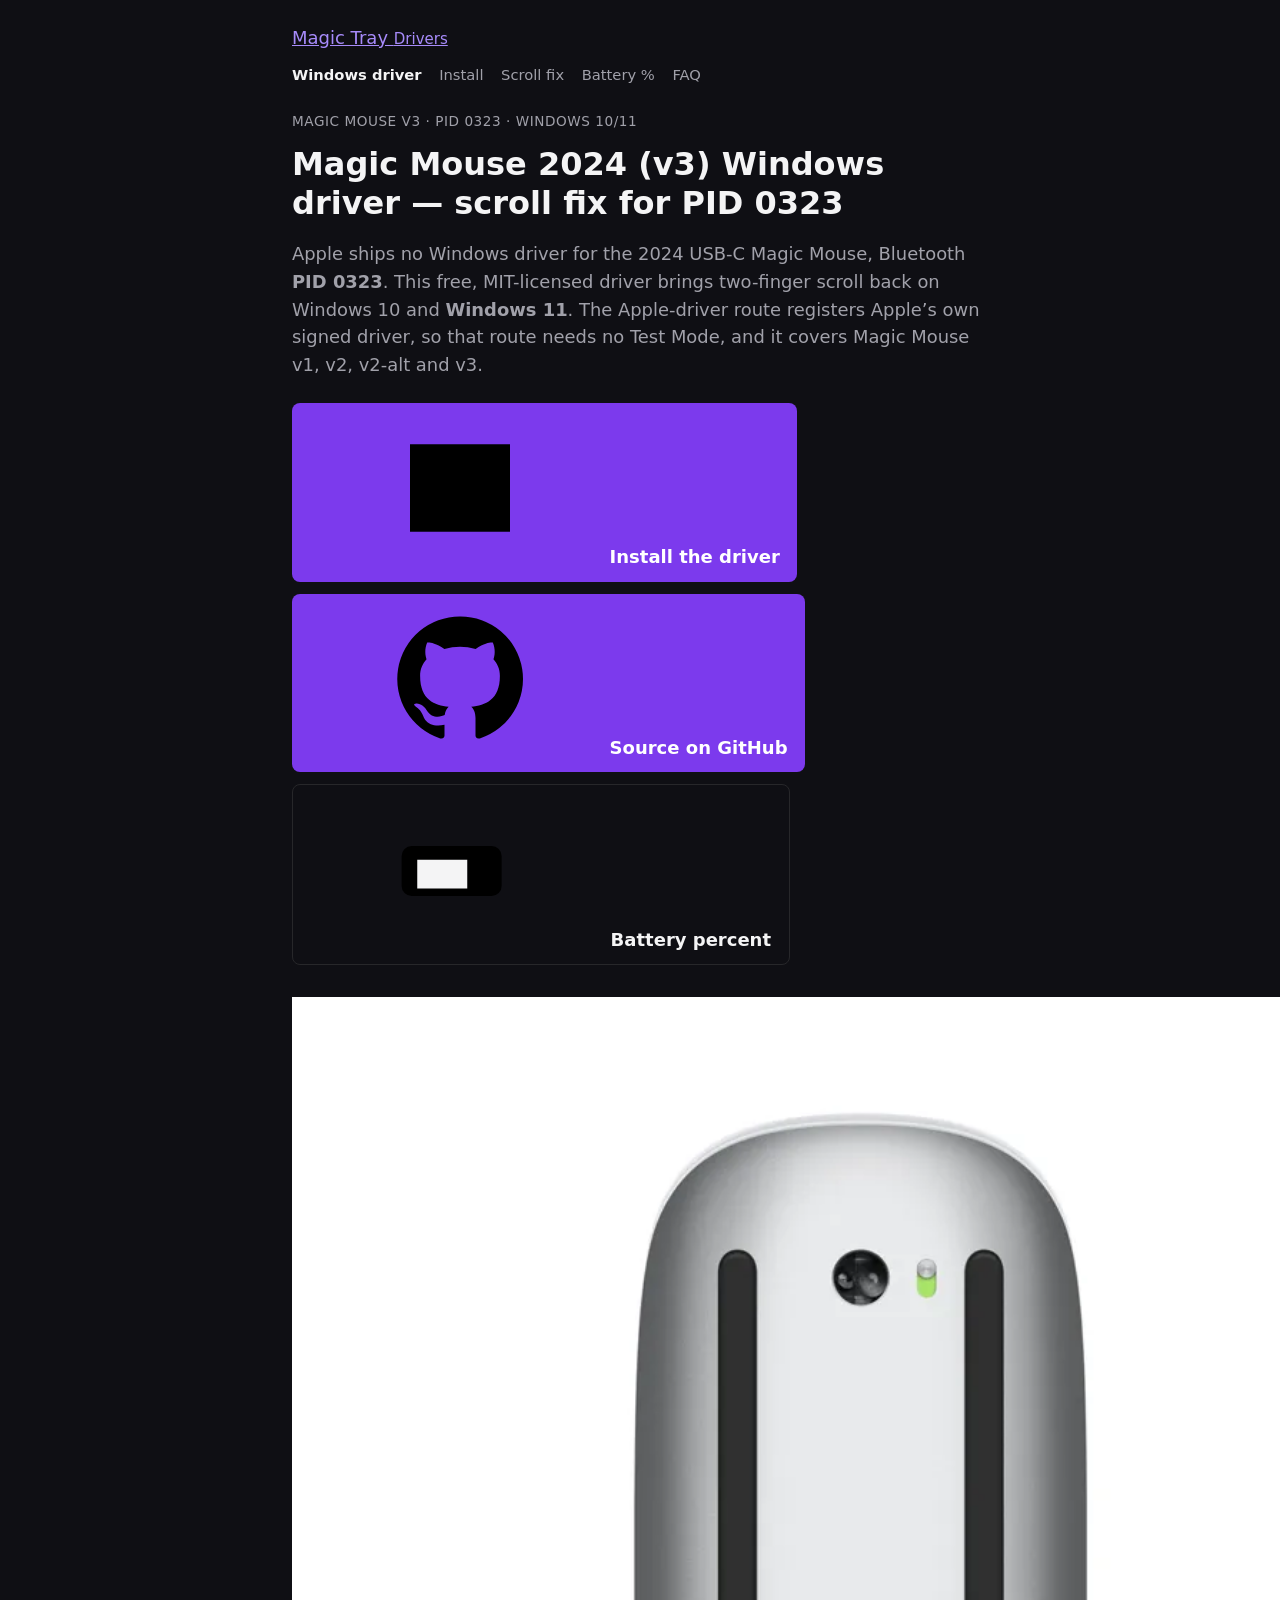
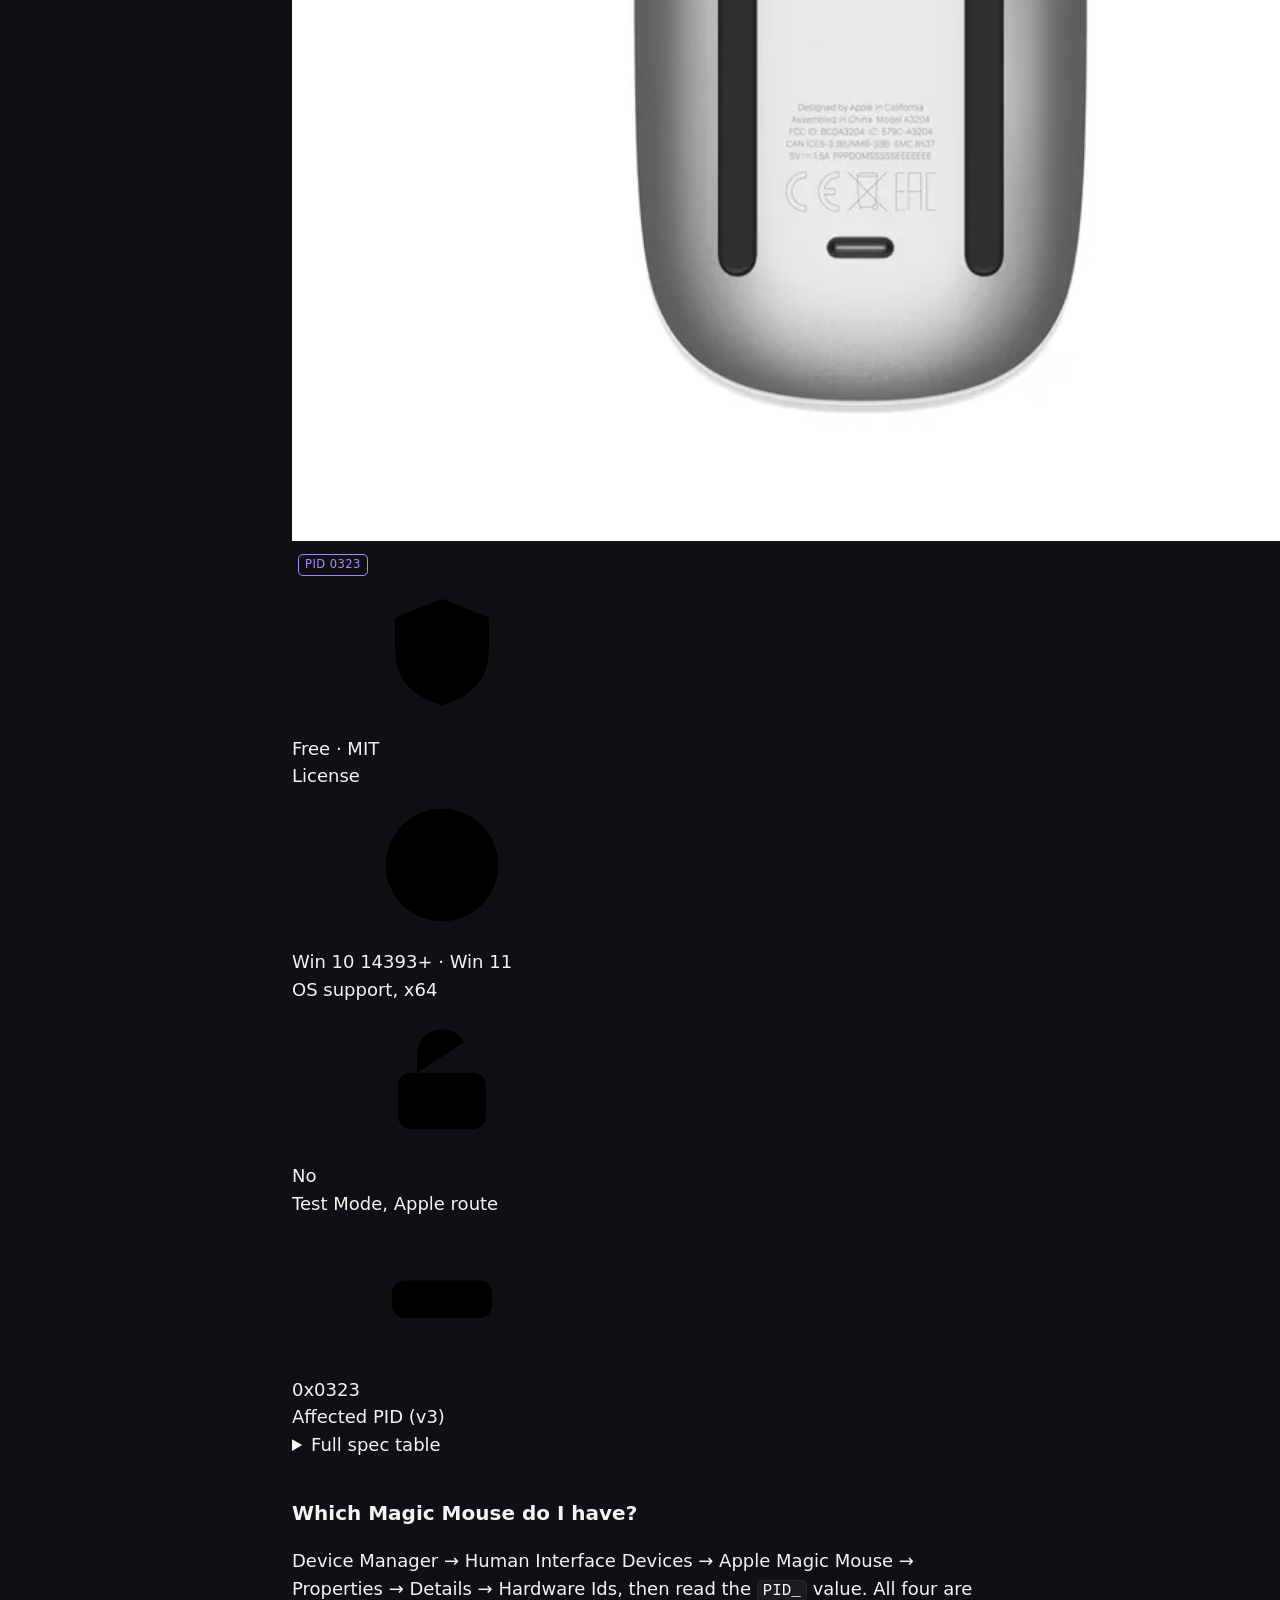
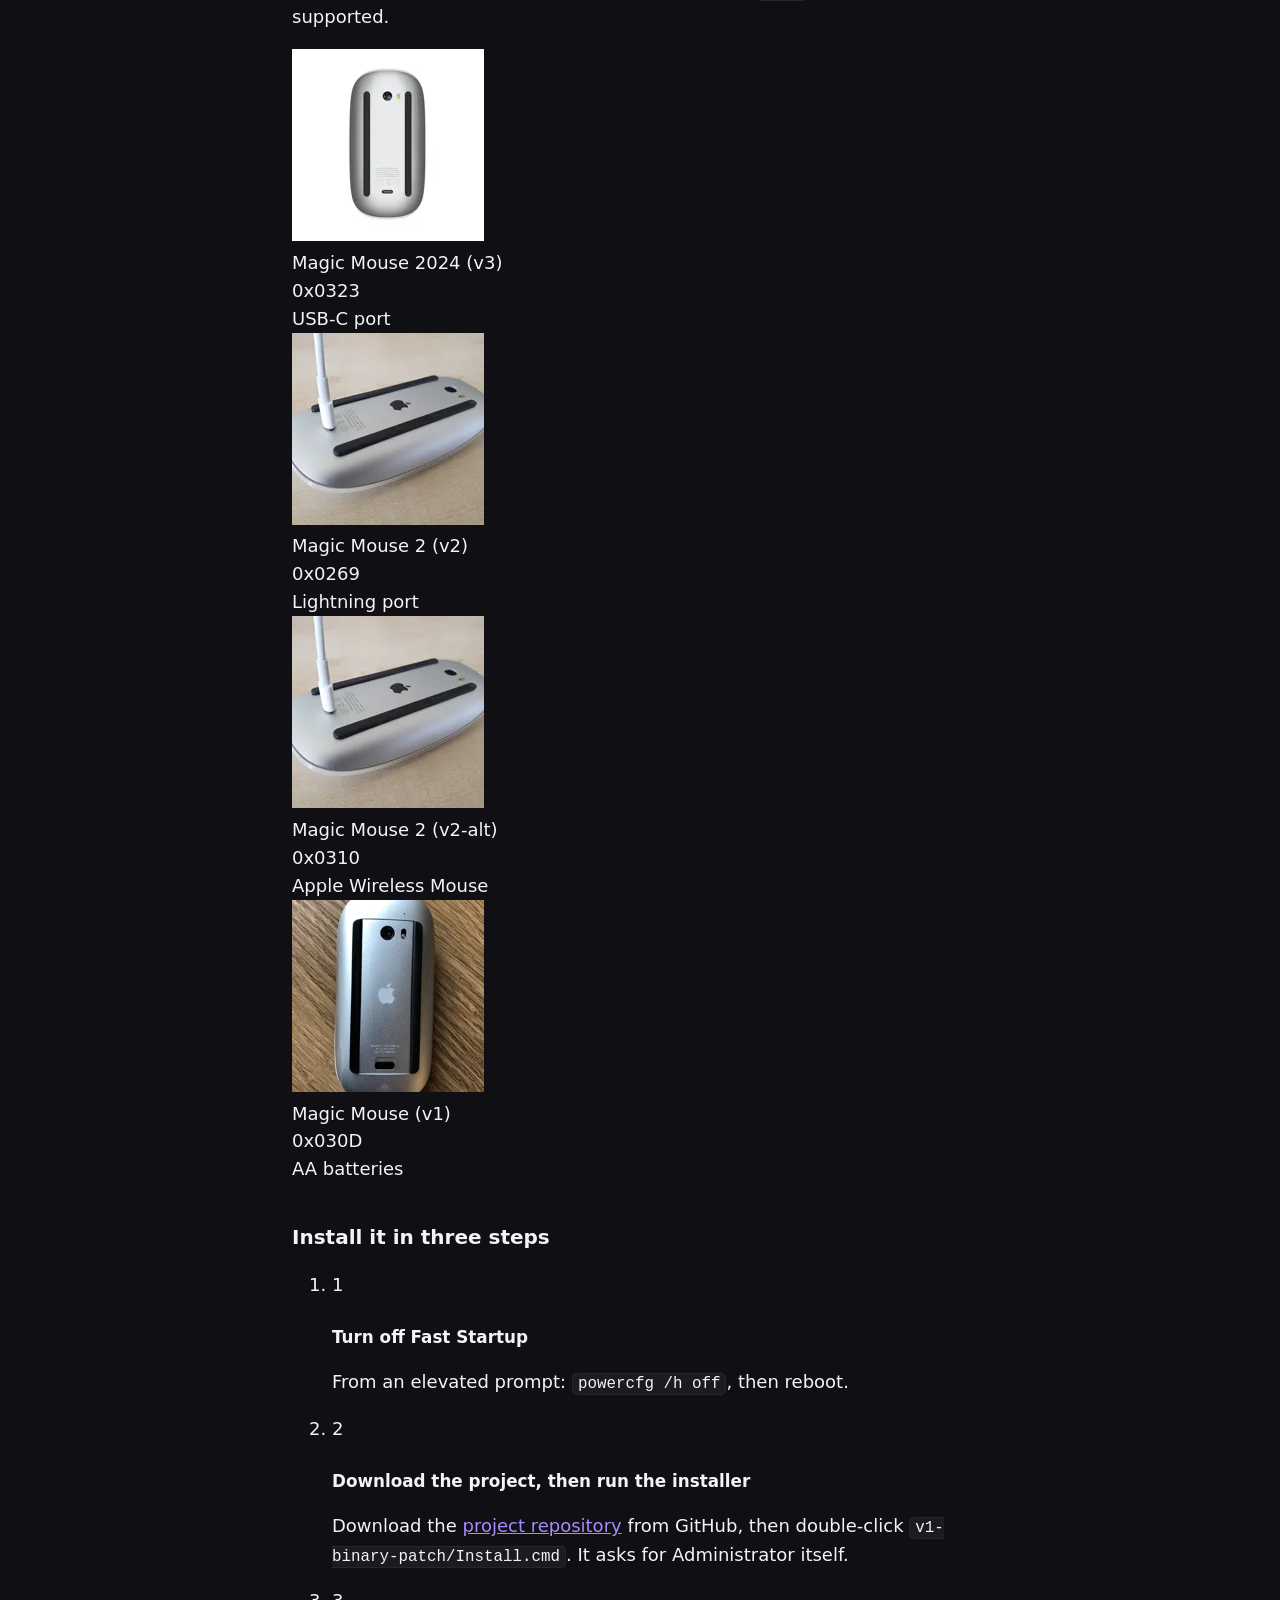
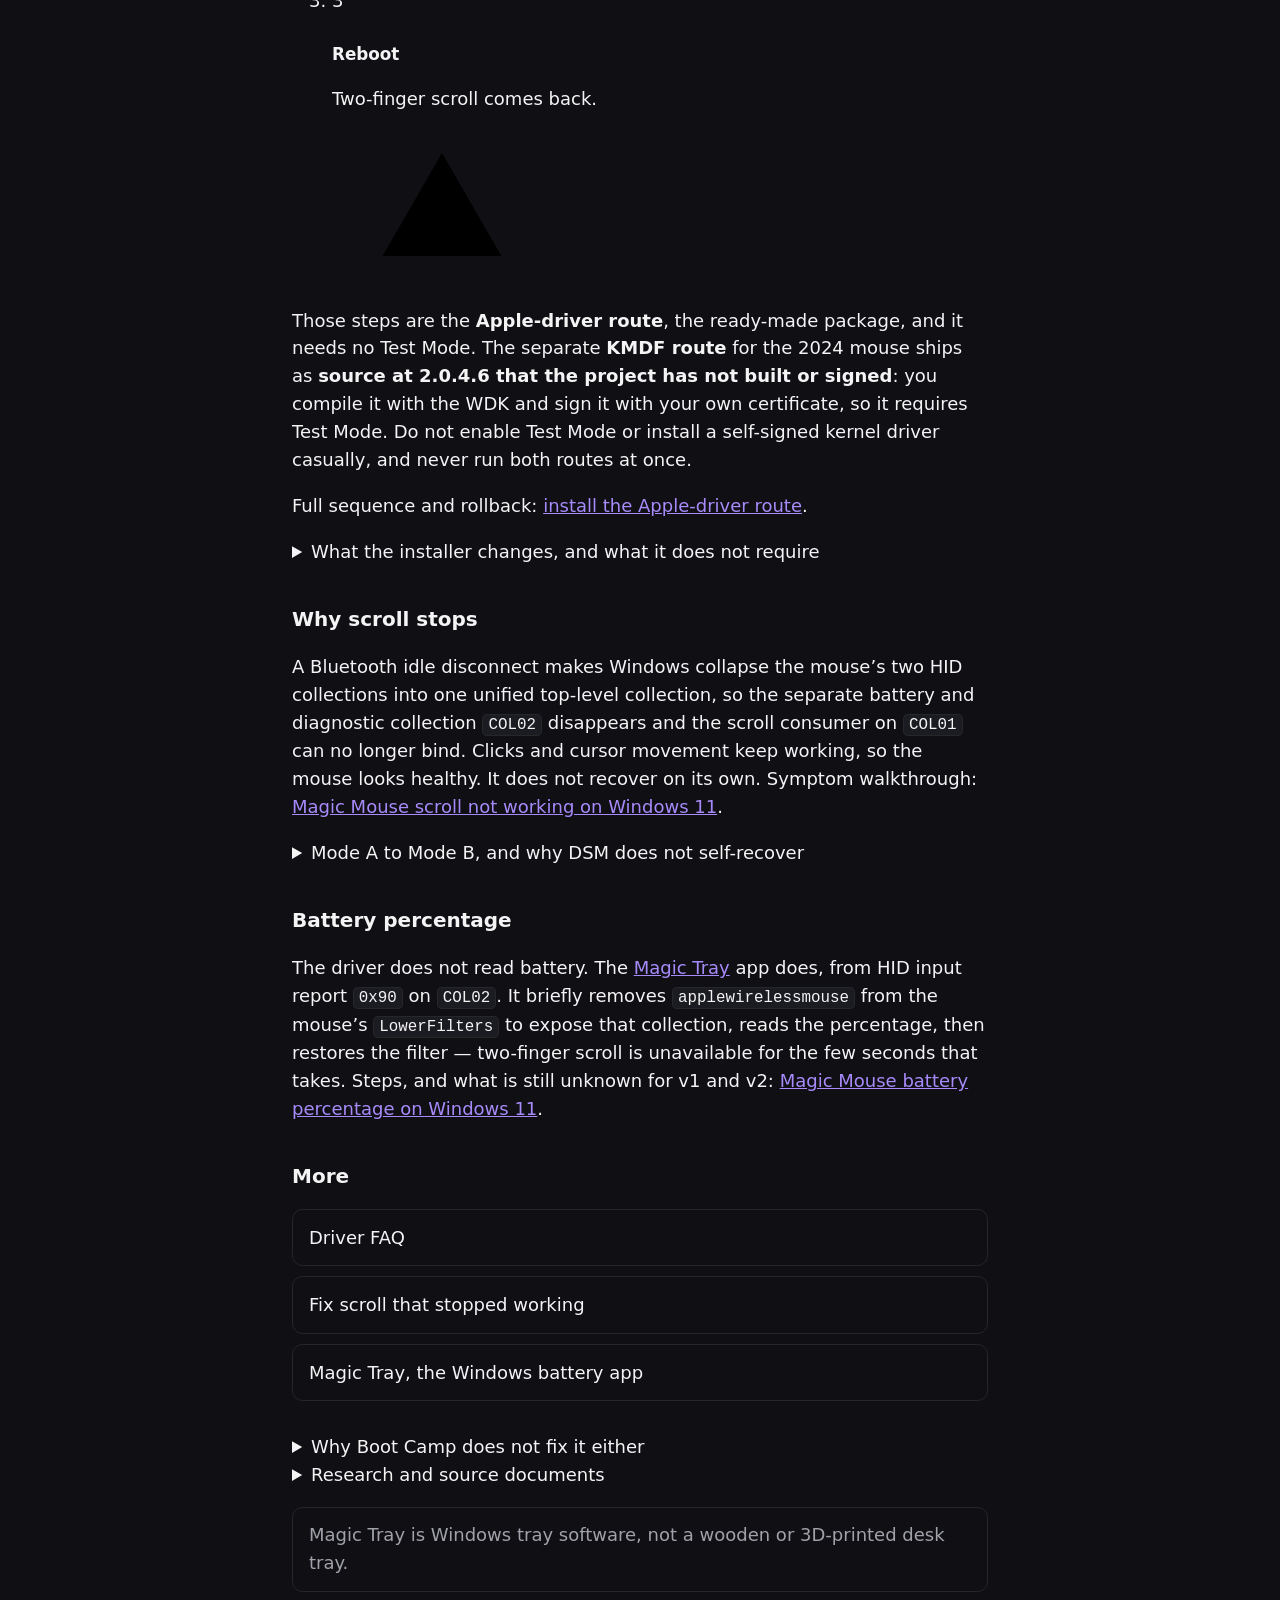
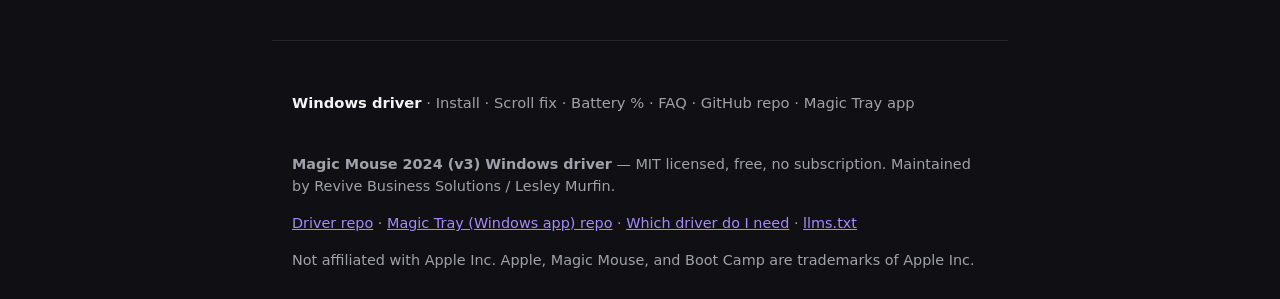
==== commit 72cb14cd: "docs(site): correct COL02 role, scope Test Mode per route, finish the domain move" ====
--- a/docs/index.html
+++ b/docs/index.html
@@ -4,260 +4,427 @@
   <meta charset="utf-8">
   <meta name="viewport" content="width=device-width, initial-scale=1">
   <title>Magic Mouse 2024 (v3) Windows Driver — Scroll Fix</title>
-  <meta name="description" content="Apple ships no Windows driver for the 2024 Magic Mouse (PID 0323). Two free MIT scroll fixes for Windows 10 and 11: an Apple-driver route with no Test Mode, or a KMDF filter driver.">
-  <link rel="canonical" href="https://lesleymurfin.github.io/magic-mouse-v3-windows-fix/">
+  <meta name="description" content="Apple ships no Windows driver for the 2024 Magic Mouse (PID 0323). One free MIT scroll fix you can install today on Windows 10 and 11: it registers Apple's own signed driver, so that route needs no Test Mode. A second, KMDF driver ships as source you build and self-sign.">
+  <link rel="canonical" href="https://drivers.magictray.app/">
   <meta name="robots" content="index,follow,max-snippet:-1,max-image-preview:large,max-video-preview:-1">
-  <link rel="describedby" href="https://lesleymurfin.github.io/magic-mouse-v3-windows-fix/llms.txt">
+  <link rel="describedby" href="https://drivers.magictray.app/llms.txt">
   <meta property="og:type" content="website">
   <meta property="og:site_name" content="Magic Mouse v3 Windows Driver">
   <meta property="og:locale" content="en_US">
   <meta property="og:title" content="Magic Mouse 2024 (v3) Windows driver — scroll fix for PID 0323">
-  <meta property="og:description" content="Apple ships no Windows driver for the 2024 USB-C Magic Mouse. Two free MIT fixes: register Apple's own signed driver with no Test Mode, or install the KMDF filter driver.">
-  <meta property="og:url" content="https://lesleymurfin.github.io/magic-mouse-v3-windows-fix/">
-  <meta property="og:image" content="https://lesleymurfin.github.io/magic-mouse-v3-windows-fix/og.png">
+  <meta property="og:description" content="Apple ships no Windows driver for the 2024 USB-C Magic Mouse. One free MIT fix you can install today: register Apple's own signed driver, no Test Mode for that route. The second, KMDF driver ships as source you build and self-sign, which does need Test Mode.">
+  <meta property="og:url" content="https://drivers.magictray.app/">
+  <meta property="og:image" content="https://drivers.magictray.app/og.png">
   <meta property="og:image:width" content="1200">
   <meta property="og:image:height" content="630">
-  <meta property="og:image:alt" content="Magic Mouse 2024 (v3) Windows driver — scroll fix for PID 0323">
+  <meta property="og:image:alt" content="Magic Mouse 2024 (v3) Windows driver &mdash; scroll fix for PID 0323">
   <meta name="twitter:card" content="summary_large_image">
+  <link rel="icon" href="icon.svg" type="image/svg+xml">
+  <link rel="apple-touch-icon" href="apple-touch-icon.png">
+  <meta name="theme-color" content="#0f0f14">
   <link rel="stylesheet" href="site.css">
-  <script type="application/ld+json">{
-  "@context": "https://schema.org",
-  "@graph": [
-    {
-      "@type": "WebSite",
-      "@id": "https://lesleymurfin.github.io/magic-mouse-v3-windows-fix/#website",
-      "url": "https://lesleymurfin.github.io/magic-mouse-v3-windows-fix/",
-      "name": "Magic Mouse v3 Windows Driver",
-      "description": "Free MIT Windows driver project that restores two-finger scroll on the Apple Magic Mouse, including the 2024 model (v3), Bluetooth PID 0323.",
-      "publisher": { "@id": "https://lesleymurfin.github.io/magic-mouse-v3-windows-fix/#org" },
-      "inLanguage": "en"
-    },
-    {
-      "@type": "Organization",
-      "@id": "https://lesleymurfin.github.io/magic-mouse-v3-windows-fix/#org",
-      "name": "Revive Business Solutions",
-      "url": "https://lesleymurfin.github.io/magic-mouse-v3-windows-fix/",
-      "sameAs": [
-        "https://github.com/LesleyMurfin"
-      ]
-    },
-    {
-      "@type": "SoftwareApplication",
-      "@id": "https://lesleymurfin.github.io/magic-mouse-v3-windows-fix/#software",
-      "name": "Magic Mouse 2024 (v3) Windows Driver",
-      "alternateName": [
-        "Magic Mouse v3 Windows driver",
-        "Magic Mouse 3 Windows 11 driver",
-        "Apple Magic Mouse USB-C Windows driver",
-        "magic-mouse-v3-windows-fix"
-      ],
-      "description": "Windows 10 and Windows 11 driver project for the Apple Magic Mouse that restores two-finger scroll over Bluetooth. The shipped Apple-driver route registers Apple's own unmodified applewirelessmouse.sys as a lower filter for PID 0x030D, 0x0269, 0x0310 and 0x0323 with no Windows Test Mode required. The KMDF route is development work only on this branch and has no installable package.",
-      "disambiguatingDescription": "A Windows device driver project (kernel-mode filter drivers) for Apple's Magic Mouse, including the 2024 USB-C model. It is not a mouse-customisation utility, not a hardware accessory, and not an Apple product.",
-      "applicationCategory": "DriverApplication",
-      "applicationSubCategory": "Device driver",
-      "operatingSystem": "Windows 10, Windows 11",
-      "processorRequirements": "x64",
-      "softwareVersion": [
-        "1.0.0 (shipped Apple-driver route, v1-binary-patch)"
-      ],
-      "license": "https://github.com/LesleyMurfin/magic-mouse-v3-windows-fix/blob/main/LICENSE",
-      "isAccessibleForFree": true,
-      "offers": {
-        "@type": "Offer",
-        "price": "0",
-        "priceCurrency": "USD",
-        "availability": "https://schema.org/InStock"
+  <script type="application/ld+json">
+  {
+    "@context": "https://schema.org",
+    "@graph": [
+      {
+        "@type": "Person",
+        "@id": "https://magictray.app/#person",
+        "name": "Lesley Murfin",
+        "url": "https://github.com/LesleyMurfin",
+        "sameAs": [
+          "https://github.com/LesleyMurfin"
+        ]
       },
-      "featureList": [
-        "Restores two-finger scroll on the Apple Magic Mouse over Bluetooth, including the 2024 model, PID 0323",
-        "Apple-driver route registers Apple's own unmodified signed driver, so no Windows Test Mode is required and Secure Boot and memory integrity can stay on",
-        "Apple-driver route supports Magic Mouse v1 (0x030D), v2 (0x0269), v2-alt (0x0310) and v3 (0x0323)",
-        "KMDF route is development work only on this branch; no installable package is shipped",
-        "Keeps the HID collection stack healthy so the Magic Tray Windows app can read battery percentage"
-      ],
-      "downloadUrl": "https://github.com/LesleyMurfin/magic-mouse-v3-windows-fix",
-      "installUrl": "https://lesleymurfin.github.io/magic-mouse-v3-windows-fix/install.html",
-      "codeRepository": "https://github.com/LesleyMurfin/magic-mouse-v3-windows-fix",
-      "author": { "@id": "https://lesleymurfin.github.io/magic-mouse-v3-windows-fix/#org" },
-      "publisher": { "@id": "https://lesleymurfin.github.io/magic-mouse-v3-windows-fix/#org" },
-      "sameAs": [
-        "https://github.com/LesleyMurfin/magic-mouse-v3-windows-fix"
-      ]
-    },
-    {
-      "@type": "WebPage",
-      "@id": "https://lesleymurfin.github.io/magic-mouse-v3-windows-fix/#webpage",
-      "url": "https://lesleymurfin.github.io/magic-mouse-v3-windows-fix/",
-      "name": "Magic Mouse 2024 (v3) Windows driver — scroll fix for PID 0323",
-      "description": "Apple ships no Windows driver for the 2024 Magic Mouse (PID 0323). Two free MIT scroll fixes for Windows 10 and 11: an Apple-driver route with no Test Mode, or a KMDF filter driver.",
-      "isPartOf": { "@id": "https://lesleymurfin.github.io/magic-mouse-v3-windows-fix/#website" },
-      "about": { "@id": "https://lesleymurfin.github.io/magic-mouse-v3-windows-fix/#software" },
-      "primaryImageOfPage": {
-        "@type": "ImageObject",
-        "url": "https://lesleymurfin.github.io/magic-mouse-v3-windows-fix/og.png",
-        "width": 1200,
-        "height": 630
+      {
+        "@type": "SoftwareApplication",
+        "@id": "https://magictray.app/#app",
+        "name": "Magic Tray",
+        "alternateName": [
+          "Magic Tray for Windows",
+          "MagicMouseTray",
+          "Magic Mouse v3 Windows driver",
+          "Magic Mouse 3 Windows 11 driver",
+          "Apple Magic Mouse USB-C Windows driver",
+          "magic-mouse-v3-windows-fix"
+        ],
+        "applicationCategory": "UtilitiesApplication",
+        "applicationSubCategory": "Windows system tray utility",
+        "operatingSystem": "Windows 10, Windows 11",
+        "processorRequirements": "x64",
+        "softwareVersion": "1.1.0",
+        "url": "https://magictray.app/",
+        "downloadUrl": "https://github.com/LesleyMurfin/magic-tray/releases/latest",
+        "sameAs": [
+          "https://github.com/LesleyMurfin/magic-tray"
+        ],
+        "isAccessibleForFree": true,
+        "offers": {
+          "@type": "Offer",
+          "price": "0",
+          "priceCurrency": "USD"
+        },
+        "author": {
+          "@id": "https://magictray.app/#person"
+        },
+        "publisher": {
+          "@id": "https://magictray.app/#person"
+        },
+        "description": "Free Windows 10 and Windows 11 system tray app. It shows Apple Magic Mouse, Magic Keyboard and Magic Trackpad battery percent next to the clock.",
+        "disambiguatingDescription": "Magic Tray is downloadable Windows software. It is not a physical desk tray, stand, or 3D-printed cradle for Apple keyboards and trackpads.",
+        "featureList": [
+          "Battery percent for Apple Magic Mouse, Magic Keyboard and Magic Trackpad on Windows 10 and Windows 11",
+          "Restores two-finger scroll on the Apple Magic Mouse over Bluetooth, including the 2024 model, PID 0323",
+          "Apple-driver route registers Apple's own unmodified signed driver, so that route needs no Windows Test Mode and Secure Boot and memory integrity can stay on",
+          "Apple-driver route supports Magic Mouse v1 (0x030D), v2 (0x0269), v2-alt (0x0310) and v3 (0x0323)",
+          "Apple-driver route is the ready-made package; the separate KMDF route ships as 2.0.4.6 source you build with the WDK and self-sign, which requires Test Mode"
+        ]
       },
-      "breadcrumb": { "@id": "https://lesleymurfin.github.io/magic-mouse-v3-windows-fix/#breadcrumb" },
-      "datePublished": "2026-05-01",
-      "dateModified": "2026-09-15",
-      "inLanguage": "en"
-    },
-    {
-      "@type": "BreadcrumbList",
-      "@id": "https://lesleymurfin.github.io/magic-mouse-v3-windows-fix/#breadcrumb",
-      "itemListElement": [
-        {
-          "@type": "ListItem",
-          "position": 1,
-          "name": "Magic Mouse 2024 (v3) Windows driver",
-          "item": "https://lesleymurfin.github.io/magic-mouse-v3-windows-fix/"
+      {
+        "@type": "WebSite",
+        "@id": "https://drivers.magictray.app/#website",
+        "url": "https://drivers.magictray.app/",
+        "name": "Magic Mouse v3 Windows Driver",
+        "description": "Free MIT Windows driver project that restores two-finger scroll on the Apple Magic Mouse, including the 2024 model (v3), Bluetooth PID 0323.",
+        "publisher": {
+          "@id": "https://magictray.app/#person"
+        },
+        "inLanguage": "en",
+        "about": {
+          "@id": "https://magictray.app/#app"
         }
-      ]
-    }
-  ]
-}</script>
+      },
+      {
+        "@type": "WebPage",
+        "@id": "https://drivers.magictray.app/#webpage",
+        "url": "https://drivers.magictray.app/",
+        "name": "Magic Mouse 2024 (v3) Windows Driver — Scroll Fix",
+        "description": "Apple ships no Windows driver for the 2024 Magic Mouse (PID 0323). One free MIT scroll fix you can install today on Windows 10 and 11: it registers Apple's own signed driver, so that route needs no Test Mode. A second, KMDF driver ships as source you build and self-sign.",
+        "isPartOf": {
+          "@id": "https://drivers.magictray.app/#website"
+        },
+        "about": {
+          "@id": "https://magictray.app/#app"
+        },
+        "primaryImageOfPage": {
+          "@type": "ImageObject",
+          "@id": "https://drivers.magictray.app/#primaryimage",
+          "url": "https://drivers.magictray.app/og.png",
+          "width": 1200,
+          "height": 630
+        },
+        "breadcrumb": {
+          "@id": "https://drivers.magictray.app/#breadcrumb"
+        },
+        "datePublished": "2026-05-01",
+        "dateModified": "2026-09-22",
+        "inLanguage": "en",
+        "publisher": {
+          "@id": "https://magictray.app/#person"
+        }
+      },
+      {
+        "@type": "BreadcrumbList",
+        "@id": "https://drivers.magictray.app/#breadcrumb",
+        "itemListElement": [
+          {
+            "@type": "ListItem",
+            "position": 1,
+            "name": "Magic Mouse 2024 (v3) Windows driver",
+            "item": "https://drivers.magictray.app/"
+          }
+        ]
+      }
+    ]
+  }
+  </script>
 </head>
 <body>
   <a class="skip" href="#content">Skip to content</a>
-  <header>
-    <p class="kicker">Magic Mouse v3 · PID 0323 · Windows 10/11</p>
-  <nav aria-label="Site">
-    <a href="./" aria-current="page">Windows driver</a>
-    <a href="install.html">Install</a>
-    <a href="scroll-fix.html">Scroll fix</a>
-    <a href="battery.html">Battery %</a>
-    <a href="faq.html">FAQ</a>
-    <a href="https://github.com/LesleyMurfin/magic-mouse-v3-windows-fix">GitHub repo</a>
-    <a href="https://magictray.app/">Magic Tray app</a>
-  </nav>
-    <h1>Magic Mouse 2024 (v3) Windows driver — scroll fix for PID 0323</h1>
-    <p class="lead">Apple ships no Windows driver for the 2024 USB-C Magic Mouse, Bluetooth <strong>PID 0323</strong> &mdash; that ID is absent from the Boot Camp INF. This project is a free, MIT-licensed fix for two-finger scroll on Windows 10 and <strong>Windows 11</strong>. The shipped Apple-driver route registers Apple&rsquo;s own unmodified signed driver, needs no Windows Test Mode, and works on v1, v2, v2-alt and v3. The KMDF route is development documentation only on this branch and has no installable package. The <a href="https://magictray.app/">Magic Tray (Windows app)</a> shows battery percentage in the tray.</p>
-    <p class="cta">
-      <a class="primary" href="https://github.com/LesleyMurfin/magic-mouse-v3-windows-fix">Download the driver on GitHub</a>
-      <a class="primary" href="install.html#apple-route">Install the shipped route</a>
-      <a class="ghost" href="https://magictray.app/">Magic Tray (Windows app)</a>
-    </p>
+  <header class="site-header">
+    <div class="bar">
+      <a class="brand" href="https://magictray.app/">Magic Tray <small>Drivers</small></a>
+      <nav aria-label="Site">
+        <a href="./" aria-current="page">Windows driver</a>
+        <a href="install.html">Install</a>
+        <a href="scroll-fix.html">Scroll fix</a>
+        <a href="battery.html">Battery %</a>
+        <a href="faq.html">FAQ</a>
+      </nav>
+    </div>
   </header>
-  <main id="content">
-    <h2 id="at-a-glance">Magic Mouse v3 Windows driver at a glance</h2>
-    <table class="at-a-glance">
-      <caption>Key facts for the Magic Mouse 2024 (v3) Windows driver</caption>
-      <tbody>
-        <tr><th scope="row">Device</th><td>Apple Magic Mouse, third generation — this project calls it Magic Mouse v3</td></tr>
-        <tr><th scope="row">Marketing name</th><td>Magic Mouse (Apple sells it without a version number)</td></tr>
-        <tr><th scope="row">Model year</th><td>2024</td></tr>
-        <tr><th scope="row">Connector</th><td>USB-C</td></tr>
-        <tr><th scope="row">Bluetooth VID / PID</th><td><code>05AC</code> / <code>0x0323</code></td></tr>
-        <tr><th scope="row">OS support</th><td>Windows 10 build 14393 or later, Windows 11 any build, x64</td></tr>
-        <tr><th scope="row">What breaks</th><td>Two-finger scroll dies after a Bluetooth idle disconnect; the cursor keeps working</td></tr>
-        <tr><th scope="row">What this fixes</th><td>Restores and keeps two-finger scroll working — no reinstall, no re-pairing</td></tr>
-        <tr><th scope="row">Two routes</th><td>Apple-driver route (<code>v1-binary-patch/</code>, v1.0.0) is shipped and covers <code>0x030D</code>, <code>0x0269</code>, <code>0x0310</code>, <code>0x0323</code>; KMDF route (<code>v2-kmdf-driver/</code>) is development documentation only. Install the shipped route, not both</td></tr>
-        <tr><th scope="row">License</th><td>MIT</td></tr>
-        <tr><th scope="row">Price</th><td>Free, no subscription <span class="badge">MIT</span></td></tr>
-        <tr><th scope="row">Signing status</th><td>Shipped Apple-driver route uses Apple's own signed binary unmodified, so no Windows Test Mode is required; the KMDF route is development work only and has no package to install</td></tr>
-      </tbody>
-    </table>
-
-    <h2 id="two-routes">What is shipped, and what is still in development?</h2>
-    <p>The Apple-driver route is shipped and installable here. The KMDF route is development work only: this branch contains its README/status material, not an installable package, compiled <code>.sys</code>, or installer. Do not try to install the KMDF route from this branch.</p>
-    <table>
-      <caption>Shipped Apple-driver route and KMDF development status</caption>
-      <thead>
-        <tr><th scope="col"></th><th scope="col">Apple-driver route</th><th scope="col">KMDF route</th></tr>
-      </thead>
-      <tbody>
-        <tr><th scope="row">Folder / version</th><td><code>v1-binary-patch/</code>, v1.0.0</td><td><code>v2-kmdf-driver/</code>, README/status only</td></tr>
-        <tr><th scope="row">Supported PIDs</th><td><code>0x030D</code>, <code>0x0269</code>, <code>0x0310</code>, <code>0x0323</code></td><td>Planned for <code>0x0323</code> only; not shipped</td></tr>
-        <tr><th scope="row">Windows Test Mode</th><td>Not required</td><td>Planned requirement; no package is available to install</td></tr>
-        <tr><th scope="row">Install</th><td>Turn Fast Startup off, then double-click <code>Install.cmd</code></td><td>Not available from this branch</td></tr>
-        <tr><th scope="row">Scroll feel</th><td>Apple's own Mac-style translation; sensitivity fixed</td><td>Planned generated scroll; not available to users from this branch</td></tr>
-        <tr><th scope="row">Battery percentage</th><td>Magic Tray briefly flips Mode A to Mode B and back</td><td>Not applicable until the route ships</td></tr>
-      </tbody>
-    </table>
-    <p>Install and rollback steps for the shipped route: <a href="install.html#apple-route">how to install the Apple-driver route</a>.</p>
-
-    <h2 id="apple-driver">Does Apple make a Windows driver for the 2024 Magic Mouse?</h2>
-    <p>No. Apple's Boot Camp driver package contains no entry for <strong>PID 0323</strong>, so Windows loads only its generic HID mouse stack for the 2024 Magic Mouse. Clicking and cursor movement work out of the box, but nothing from Apple teaches Windows how to keep the touch-surface scroll collection alive.</p>
-    <p>Installing Apple's Boot Camp software does not rescue the older mice either: Apple's installer refuses to run on non-Apple hardware, and even when <code>applewirelessmouse.sys</code> is present on disk, Windows will not attach it to the mouse until something registers the driver as a lower filter on the device. That registration is exactly what this project's Apple-driver installer does — the approach <a href="https://github.com/sbagirici/apple-magic-mouse-scroll-fix-windows">sbagirici proved on Magic Mouse v1 and v2</a>.</p>
-
-    <h2 id="why-scroll-stops">Why does Magic Mouse scroll stop working on Windows 11 after a Bluetooth reconnect?</h2>
-    <p>Because Windows collapses the mouse's HID collections. After a Bluetooth idle disconnect, DeviceSetupManager (DSM) runs a property synchronisation pass, and on reconnect the device can come back in a reduced form — this project calls it <strong>Mode A → Mode B</strong>. Mode A exposes the full collection set including the touch-surface report; Mode B exposes only the plain mouse collection. The cursor still moves and clicks still register, so the mouse looks healthy, but two-finger scroll is gone. It does not self-recover: before this driver, the only ways back were a driver reinstall or re-pairing the mouse.</p>
-    <p>Full symptom walkthrough and how to confirm the collapse on your own machine: <a href="scroll-fix.html">Magic Mouse scroll not working on Windows 11 — fix</a>.</p>
-
-    <h2 id="what-it-does">What does the Magic Mouse v3 Windows driver do?</h2>
-    <p>The shipped Apple-driver route is a kernel-mode lower filter on the mouse's Bluetooth HID stack. The KMDF route is development work only on this branch, so it has no installable user path here.</p>
-    <ul class="plain">
-      <li><strong>Apple-driver route</strong> (<code>v1-binary-patch/</code>, v1.0.0, production ready) — ships Apple's own <code>applewirelessmouse.sys</code> completely unmodified and registers it: the binary is copied to <code>System32\drivers</code>, an <code>applewirelessmouse</code> kernel service is created, the driver is added to the device's <code>LowerFilters</code>, and the Bluetooth HID device is restarted. Because the binary is untouched and no catalog is installed, <strong>no Windows Test Mode is required</strong>. Scroll feel is Apple's own Mac-style translation, and sensitivity is fixed. Supports <code>0x030D</code>, <code>0x0269</code>, <code>0x0310</code> and <code>0x0323</code>.</li>
-      <li><strong>KMDF route</strong> (<code>v2-kmdf-driver/</code>) — development documentation only. No compiled <code>.sys</code>, installable package, or installer ships on this branch. Planned scope is PID <code>0x0323</code> with Test Mode, tunable scroll and automatic recovery; these are not current install options.</li>
-    </ul>
-    <p class="note">Install the shipped Apple-driver route. Do not combine it with unreleased KMDF work.</p>
-
-    <h2 id="which-mouse">Which Magic Mouse do I have?</h2>
-    <p>Check the Bluetooth product ID: in Windows, open Device Manager → Human Interface Devices → Apple Magic Mouse → Properties → Details → Hardware Ids, and read the <code>PID_</code> value. The shipped Apple-driver route supports all four mouse PIDs; the unreleased KMDF work is not available from this branch.</p>
-    <table>
-      <thead>
-        <tr><th scope="col">PID</th><th scope="col">Device</th><th scope="col">Where to go</th></tr>
-      </thead>
-      <tbody>
-        <tr><td><code>0x0323</code></td><td>Magic Mouse 2024 (v3), USB-C</td><td>Shipped Apple-driver route — <a href="install.html#apple-route">install</a></td></tr>
-        <tr><td><code>0x0269</code></td><td>Magic Mouse 2 (v2), Lightning</td><td>Shipped Apple-driver route — <a href="install.html#apple-route">Install.cmd</a>, the approach <a href="https://github.com/sbagirici/apple-magic-mouse-scroll-fix-windows">sbagirici proved on v1/v2</a></td></tr>
-        <tr><td><code>0x030D</code></td><td>Magic Mouse (v1), AA batteries</td><td>Shipped Apple-driver route — verified on a paired v1 alongside a v3</td></tr>
-        <tr><td><code>0x0310</code></td><td>Magic Mouse 2 (v2-alt) / Apple Wireless Mouse</td><td>Shipped Apple-driver route — supported by the same installer</td></tr>
-      </tbody>
-    </table>
-    <p>If your Hardware Ids show <code>PID_0269</code>, <code>PID_030D</code> or <code>PID_0310</code>, use the shipped Apple-driver route. The unreleased KMDF work is not available from this branch.</p>
-
-    <h2 id="battery">How do I see Magic Mouse battery percentage on Windows?</h2>
-    <p>Use the Magic Tray app — the shipped Apple-driver route does not read battery itself. The 2024 Magic Mouse reports its charge on HID Input report <code>0x90</code>, collection <code>COL02</code>, and Magic Tray reads it in userspace with a brief, temporary Mode A to Mode B flip on the device and then flips it back. The unreleased KMDF route is not available from this branch.</p>
-    <p>Step-by-step, and what is still unknown for v1 and v2: <a href="battery.html">check Magic Mouse battery percentage on Windows 11</a>.</p>
-
-    <h2 id="install">How do I install the Magic Mouse 2024 (v3) Windows driver?</h2>
-    <p>For the shipped <strong>Apple-driver route</strong>, turn Fast Startup off (<code>powercfg /h off</code> from an elevated prompt, then reboot), download the repo and double-click <code>v1-binary-patch/Install.cmd</code>: it asks for Administrator itself, uses the bundled unmodified Apple driver, needs no PowerShell window and no execution-policy change, and a reboot finishes the job. No Test Mode, and Secure Boot and memory integrity can stay on.</p>
-    <p>The <strong>KMDF route is not currently installable</strong>. This branch contains development documentation only; no compiled driver, signed package, or installer is shipped here. Do not follow KMDF installation instructions until a complete package is published.</p>
-    <p>The full sequence for the shipped route, including rollback, is on <a href="install.html#apple-route">how to install the Apple-driver route</a>.</p>
-
-    <h2 id="price">Is this driver free, and how does it compare to Magic Utilities?</h2>
-    <p>It is free and MIT licensed, with no subscription. Magic Utilities is paid software sold on a subscription; this project is not, and nothing here expires or stops scrolling when a licence lapses. It is maintained by Revive Business Solutions / Lesley Murfin and is not affiliated with Apple.</p>
-    <p>Signing is the one thing money buys for the future KMDF route. That route is development work only on this branch; an EV certificate plus Microsoft attestation signing would be needed before a production package could load normally. The Apple-driver route sidesteps the problem because it redistributes Apple's own signed binary without touching a byte of it.</p>
-
-    <h2 id="next">Where to next</h2>
-    <div class="grid grid-3">
-      <div class="card">
-        <h3><a href="install.html#apple-route">Install the shipped Apple-driver route</a></h3>
-        <p>One-click Install.cmd with no Test Mode; KMDF development status is documented separately.</p>
-      </div>
-      <div class="card">
-        <h3><a href="scroll-fix.html">Fix Magic Mouse scroll not working</a></h3>
-        <p>Diagnose the Mode A to Mode B collapse and restore two-finger scroll.</p>
-      </div>
-      <div class="card">
-        <h3><a href="battery.html">Magic Mouse battery percentage on Windows</a></h3>
-        <p>Battery via Magic Tray: a temporary mode flip on the shipped Apple-driver route.</p>
-      </div>
+
+  <main id="content" tabindex="-1">
+    <div class="wrap">
+      <p class="kicker">Magic Mouse v3 &middot; PID 0323 &middot; Windows 10/11</p>
+      <section class="hero">
+        <div>
+          <h1>Magic Mouse 2024 (v3) Windows driver — scroll fix for PID 0323</h1>
+          <p class="lead">Apple ships no Windows driver for the 2024 USB-C Magic Mouse, Bluetooth <strong>PID 0323</strong>. This free, MIT-licensed driver brings two-finger scroll back on Windows 10 and <strong>Windows 11</strong>. The Apple-driver route registers Apple&rsquo;s own signed driver, so that route needs no Test Mode, and it covers Magic Mouse v1, v2, v2-alt and v3.</p>
+          <p class="cta">
+            <a class="btn primary" href="install.html#apple-route"><svg class="icon" aria-hidden="true"><use href="img/icons.svg#terminal"/></svg>Install the driver</a>
+            <a class="btn primary" href="https://github.com/LesleyMurfin/magic-mouse-v3-windows-fix"><svg class="icon" aria-hidden="true"><use href="img/icons.svg#github"/></svg>Source on GitHub</a>
+            <a class="btn ghost" href="https://magictray.app/"><svg class="icon" aria-hidden="true"><use href="img/icons.svg#battery"/></svg>Battery percent</a>
+          </p>
+        </div>
+        <div class="hero-media">
+          <picture>
+            <source srcset="img/magic-mouse-v3-underside-usbc.webp" type="image/webp">
+            <img src="img/magic-mouse-v3-underside-usbc.jpg" width="1144" height="1144" fetchpriority="high" decoding="async" alt="Underside of the 2024 Magic Mouse (v3) showing its USB-C charging port">
+          </picture>
+          <span class="badge badge-accent tag">PID 0323</span>
+        </div>
+      </section>
+
+      <section id="at-a-glance">
+        <div class="stat-grid">
+          <div class="stat-card">
+            <svg class="icon" aria-hidden="true"><use href="img/icons.svg#shield-check"/></svg>
+            <div class="value">Free &middot; MIT</div>
+            <div class="label">License</div>
+          </div>
+          <div class="stat-card">
+            <svg class="icon" aria-hidden="true"><use href="img/icons.svg#clock"/></svg>
+            <div class="value">Win 10 14393+ &middot; Win 11</div>
+            <div class="label">OS support, x64</div>
+          </div>
+          <div class="stat-card">
+            <svg class="icon" aria-hidden="true"><use href="img/icons.svg#lock-open"/></svg>
+            <div class="value">No</div>
+            <div class="label">Test Mode, Apple route</div>
+          </div>
+          <div class="stat-card">
+            <svg class="icon" aria-hidden="true"><use href="img/icons.svg#usb"/></svg>
+            <div class="value">0x0323</div>
+            <div class="label">Affected PID (v3)</div>
+          </div>
+        </div>
+        <details class="tech">
+          <summary>Full spec table</summary>
+          <div class="table-scroll" tabindex="0" role="region" aria-label="Magic Mouse v3 driver spec table, scrollable">
+          <table class="at-a-glance">
+            <caption>Key facts for the Magic Mouse 2024 (v3) Windows driver</caption>
+            <tbody>
+              <tr><th scope="row">Device</th><td>Apple Magic Mouse, third generation — this project calls it Magic Mouse v3</td></tr>
+              <tr><th scope="row">Marketing name</th><td>Magic Mouse (Apple sells it without a version number)</td></tr>
+              <tr><th scope="row">Model year</th><td>2024</td></tr>
+              <tr><th scope="row">Connector</th><td>USB-C</td></tr>
+              <tr><th scope="row">Bluetooth VID / PID</th><td><code>05AC</code> / <code>0x0323</code></td></tr>
+              <tr><th scope="row">OS support</th><td>Windows 10 build 14393 or later, Windows 11 any build, x64</td></tr>
+              <tr><th scope="row">What breaks</th><td>Two-finger scroll dies after a Bluetooth idle disconnect; the cursor keeps working</td></tr>
+              <tr><th scope="row">What this fixes</th><td>Restores and keeps two-finger scroll working — no reinstall, no re-pairing</td></tr>
+              <tr><th scope="row">Two routes</th><td>The Apple-driver route (<code>v1-binary-patch/</code>, v1.0.0) is the ready-made package, and it covers <code>0x030D</code>, <code>0x0269</code>, <code>0x0310</code>, <code>0x0323</code>. The separate KMDF route (<code>v2-kmdf-driver/</code>) ships as 2.0.4.6 source with its INF and build/sign scripts: you build it with the WDK and self-sign it, and it covers <code>0x0323</code> only. Never install both</td></tr>
+              <tr><th scope="row">License</th><td>MIT</td></tr>
+              <tr><th scope="row">Price</th><td>Free, no subscription <span class="badge badge-accent">MIT</span></td></tr>
+              <tr><th scope="row">Signing status</th><td>The Apple-driver route uses Apple&rsquo;s own signed binary unmodified, so no Windows Test Mode is required for it. The KMDF route is signed with a certificate you generate yourself, so it does require Test Mode with Secure Boot and memory integrity off; the project&rsquo;s own 2.0.4.6 source is not built or signed, and 2.0.4.3 was the last signed binary</td></tr>
+            </tbody>
+          </table>
+          </div>
+        </details>
+      </section>
+
+      <section id="which-mouse">
+        <h2>Which Magic Mouse do I have?</h2>
+        <p>Device Manager &rarr; Human Interface Devices &rarr; Apple Magic Mouse &rarr; Properties &rarr; Details &rarr; Hardware Ids, then read the <code>PID_</code> value. All four are supported.</p>
+        <div class="device-grid">
+          <div class="device-card">
+            <div class="thumb">
+              <picture>
+                <source srcset="img/magic-mouse-v3-underside-usbc-192.webp" type="image/webp">
+                <img src="img/magic-mouse-v3-underside-usbc-192.jpg" width="192" height="192" loading="lazy" decoding="async" alt="Underside of Magic Mouse 2024 (v3), USB-C port">
+              </picture>
+            </div>
+            <div class="meta">
+              <div class="name">Magic Mouse 2024 (v3)</div>
+              <div class="pid">0x0323</div>
+              <div class="status">USB-C port</div>
+            </div>
+          </div>
+          <div class="device-card">
+            <div class="thumb">
+              <picture>
+                <source srcset="img/magic-mouse-v2-underside-lightning-alt-192.webp" type="image/webp">
+                <img src="img/magic-mouse-v2-underside-lightning-alt-192.jpg" width="192" height="192" loading="lazy" decoding="async" alt="Underside of Magic Mouse 2 (v2), Lightning port">
+              </picture>
+            </div>
+            <div class="meta">
+              <div class="name">Magic Mouse 2 (v2)</div>
+              <div class="pid">0x0269</div>
+              <div class="status">Lightning port</div>
+            </div>
+          </div>
+          <div class="device-card">
+            <div class="thumb">
+              <picture>
+                <source srcset="img/magic-mouse-v2-underside-lightning-alt-192.webp" type="image/webp">
+                <img src="img/magic-mouse-v2-underside-lightning-alt-192.jpg" width="192" height="192" loading="lazy" decoding="async" alt="Underside of Magic Mouse 2 (v2-alt), Lightning port">
+              </picture>
+            </div>
+            <div class="meta">
+              <div class="name">Magic Mouse 2 (v2-alt)</div>
+              <div class="pid">0x0310</div>
+              <div class="status">Apple Wireless Mouse</div>
+            </div>
+          </div>
+          <div class="device-card">
+            <div class="thumb">
+              <picture>
+                <source srcset="img/magic-mouse-v1-underside-aa-door-192.webp" type="image/webp">
+                <img src="img/magic-mouse-v1-underside-aa-door-192.jpg" width="192" height="192" loading="lazy" decoding="async" alt="Underside of Magic Mouse (v1), AA battery door">
+              </picture>
+            </div>
+            <div class="meta">
+              <div class="name">Magic Mouse (v1)</div>
+              <div class="pid">0x030D</div>
+              <div class="status">AA batteries</div>
+            </div>
+          </div>
+        </div>
+      </section>
+
+      <section id="install">
+        <h2>Install it in three steps</h2>
+        <ol class="stepper">
+          <li class="step">
+            <span class="num">1</span>
+            <div class="body">
+              <h3>Turn off Fast Startup</h3>
+              <p>From an elevated prompt: <code>powercfg /h off</code>, then reboot.</p>
+            </div>
+          </li>
+          <li class="step">
+            <span class="num">2</span>
+            <div class="body">
+              <h3>Download the project, then run the installer</h3>
+              <p>Download the <a href="https://github.com/LesleyMurfin/magic-mouse-v3-windows-fix">project repository</a> from GitHub, then double-click <code>v1-binary-patch/Install.cmd</code>. It asks for Administrator itself.</p>
+            </div>
+          </li>
+          <li class="step">
+            <span class="num">3</span>
+            <div class="body">
+              <h3>Reboot</h3>
+              <p>Two-finger scroll comes back.</p>
+            </div>
+          </li>
+        </ol>
+        <div class="callout callout-warning">
+          <svg class="icon" aria-hidden="true"><use href="img/icons.svg#warning-triangle"/></svg>
+          <p>Those steps are the <strong>Apple-driver route</strong>, the ready-made package, and it needs no Test Mode. The separate <strong>KMDF route</strong> for the 2024 mouse ships as <strong>source at 2.0.4.6 that the project has not built or signed</strong>: you compile it with the WDK and sign it with your own certificate, so it requires Test Mode. Do not enable Test Mode or install a self-signed kernel driver casually, and never run both routes at once.</p>
+        </div>
+        <p>Full sequence and rollback: <a href="install.html#apple-route">install the Apple-driver route</a>.</p>
+        <details class="tech">
+          <summary>What the installer changes, and what it does not require</summary>
+          <p>The installer copies Apple&rsquo;s unmodified <code>applewirelessmouse.sys</code> to <code>System32\drivers</code>, creates an <code>applewirelessmouse</code> kernel service, adds that driver to the Bluetooth HID device&rsquo;s <code>LowerFilters</code>, then restarts the device so Windows re-enumerates it with the filter attached. It uses the bundled unmodified Apple driver, needs no PowerShell window or execution-policy change, and installs no catalog — so <strong>no Windows Test Mode is required for this route</strong> and Secure Boot and memory integrity can stay on. Scroll feel is Apple&rsquo;s own Mac-style translation, sensitivity fixed.</p>
+          <p>The KMDF driver is a separate design for PID <code>0x0323</code> only, with tunable scroll, automatic recovery and a direct battery read. It ships as source: <code>v2-kmdf-driver/</code> holds the complete C source, <code>MagicMouseDriver-kmdf-204-scroll.inf</code> and the build/sign scripts at 2.0.4.6, which the project has not built or signed — 2.0.4.3 was the last signed binary. You build it with the WDK or Enterprise WDK and <code>Setup-Community.cmd</code> signs it with a certificate it generates locally, so <strong>that route does require Test Mode</strong>. Signing is the one thing money would buy for it: an EV certificate plus Microsoft attestation signing would be needed before a package could load without Test Mode.</p>
+        </details>
+      </section>
+
+      <section id="why-scroll-stops">
+        <h2>Why scroll stops</h2>
+        <p>A Bluetooth idle disconnect makes Windows collapse the mouse&rsquo;s two HID collections into one unified top-level collection, so the separate battery and diagnostic collection <code>COL02</code> disappears and the scroll consumer on <code>COL01</code> can no longer bind. Clicks and cursor movement keep working, so the mouse looks healthy. It does not recover on its own. Symptom walkthrough: <a href="scroll-fix.html">Magic Mouse scroll not working on Windows 11</a>.</p>
+        <details class="tech">
+          <summary>Mode A to Mode B, and why DSM does not self-recover</summary>
+          <figure class="diagram">
+            <svg viewBox="0 0 720 236" role="img" aria-labelledby="modeDiagramTitle modeDiagramDesc">
+              <title id="modeDiagramTitle">Mode A to Mode B HID collection collapse</title>
+              <desc id="modeDiagramDesc">Mode A enumerates two independent HID collections: COL01 carries the cursor, the buttons and the scroll wheel, and COL02 carries battery and diagnostic data. After a Bluetooth idle disconnect and a DSM property write, Mode B collapses both into one unified top-level collection: COL02 is gone, the scroll consumer can no longer bind, and two-finger scroll stops while the cursor keeps working.</desc>
+              <defs>
+                <marker id="modeArrow" viewBox="0 0 10 10" refX="8" refY="5" markerWidth="7" markerHeight="7" orient="auto-start-reverse">
+                  <path d="M0 0 10 5 0 10Z" fill="var(--muted)"/>
+                </marker>
+              </defs>
+              <g>
+                <rect x="16" y="18" width="280" height="200" rx="14" fill="none" stroke="var(--ok)" stroke-width="1.6"/>
+                <text x="36" y="48" font-size="16" font-weight="700" fill="var(--ok)">Mode A — working</text>
+                <rect x="36" y="64" width="240" height="132" rx="10" fill="none" stroke="var(--line)" stroke-width="1.2" stroke-dasharray="4 3"/>
+                <text x="48" y="84" font-size="11" fill="var(--muted)" letter-spacing="0.04em">TOP-LEVEL COLLECTION</text>
+                <rect x="52" y="94" width="208" height="36" rx="8" fill="var(--bg-2)" stroke="var(--line)"/>
+                <text x="64" y="117" font-size="13" fill="var(--fg)">COL01 · cursor + buttons + scroll</text>
+                <rect x="52" y="140" width="208" height="36" rx="8" fill="var(--bg-2)" stroke="var(--accent)"/>
+                <text x="64" y="163" font-size="13" fill="var(--fg)">COL02 · battery + diagnostics</text>
+              </g>
+              <line x1="304" y1="118" x2="404" y2="118" stroke="var(--muted)" stroke-width="1.6" marker-end="url(#modeArrow)"/>
+              <text x="354" y="100" font-size="11" fill="var(--muted)" text-anchor="middle">BT idle disconnect</text>
+              <text x="354" y="140" font-size="11" fill="var(--muted)" text-anchor="middle">DSM resync</text>
+              <g>
+                <rect x="424" y="18" width="280" height="200" rx="14" fill="none" stroke="var(--warning)" stroke-width="1.6"/>
+                <text x="444" y="48" font-size="16" font-weight="700" fill="var(--warning)">Mode B — broken</text>
+                <rect x="444" y="64" width="240" height="132" rx="10" fill="none" stroke="var(--line)" stroke-width="1.2" stroke-dasharray="4 3"/>
+                <text x="456" y="84" font-size="11" fill="var(--muted)" letter-spacing="0.04em">TOP-LEVEL COLLECTION</text>
+                <rect x="460" y="94" width="208" height="36" rx="8" fill="var(--bg-2)" stroke="var(--line)"/>
+                <text x="472" y="117" font-size="13" fill="var(--fg)">Unified TLC · cursor + buttons</text>
+                <rect x="460" y="140" width="208" height="36" rx="8" fill="none" stroke="var(--line)" stroke-dasharray="3 3"/>
+                <text x="472" y="163" font-size="12" fill="var(--muted)">COL02 gone — scroll dropped</text>
+              </g>
+            </svg>
+            <figcaption>Mode A enumerates both HID collections. In Mode B they collapse into one unified collection, so two-finger scroll stops while the cursor still works.</figcaption>
+          </figure>
+          <p>DeviceSetupManager (DSM) runs a property synchronisation pass on reconnect, and the device can come back in this reduced form. Before this driver, the only ways back were a driver reinstall or re-pairing the mouse.</p>
+        </details>
+      </section>
+
+      <section id="battery">
+        <h2>Battery percentage</h2>
+        <p>The driver does not read battery. The <a href="https://magictray.app/">Magic Tray</a> app does, from HID input report <code>0x90</code> on <code>COL02</code>. It briefly removes <code>applewirelessmouse</code> from the mouse&rsquo;s <code>LowerFilters</code> to expose that collection, reads the percentage, then restores the filter &mdash; two-finger scroll is unavailable for the few seconds that takes. Steps, and what is still unknown for v1 and v2: <a href="battery.html">Magic Mouse battery percentage on Windows 11</a>.</p>
+      </section>
+
+      <section id="next">
+        <h2>More</h2>
+        <ul class="pick">
+          <li><a href="faq.html">Driver FAQ</a></li>
+          <li><a href="scroll-fix.html">Fix scroll that stopped working</a></li>
+          <li><a href="https://magictray.app/">Magic Tray, the Windows battery app</a></li>
+        </ul>
+        <details class="tech">
+          <summary>Why Boot Camp does not fix it either</summary>
+          <p>Apple&rsquo;s Boot Camp package has no entry for <strong>PID 0323</strong>, so Windows falls back to its generic HID mouse stack. Boot Camp does not rescue the older mice either: Apple&rsquo;s installer refuses to run on non-Apple hardware, and even when <code>applewirelessmouse.sys</code> is present on disk, Windows will not attach it to the mouse until something registers the driver as a lower filter on the device. That registration is exactly what this project&rsquo;s installer does — the approach <a href="https://github.com/sbagirici/apple-magic-mouse-scroll-fix-windows">sbagirici proved on Magic Mouse v1 and v2</a>.</p>
+        </details>
+        <details class="tech">
+          <summary>Research and source documents</summary>
+          <ul class="plain">
+            <li><a href="https://github.com/LesleyMurfin/magic-mouse-v3-windows-fix/blob/main/v1-binary-patch/docs/bug-analysis.md">Bug analysis: DSM and BTHPORT collection collapse</a></li>
+            <li><a href="https://github.com/LesleyMurfin/magic-mouse-v3-windows-fix/blob/main/v1-binary-patch/docs/hid-research.md">HID research: report 0x90 and the Magic Mouse collections</a></li>
+            <li><a href="https://github.com/LesleyMurfin/magic-mouse-v3-windows-fix/blob/main/v1-binary-patch/docs/diagrams/diagram-mode-ab.md">Mode A / Mode B diagram</a></li>
+            <li><a href="https://github.com/LesleyMurfin/magic-mouse-v3-windows-fix">Driver source on GitHub</a></li>
+          </ul>
+        </details>
+        <p class="disambig">Magic Tray is Windows tray software, not a wooden or 3D-printed desk tray.</p>
+      </section>
+
     </div>
-    <ul class="pick">
-      <li><a href="faq.html">Magic Mouse 2024 Windows driver FAQ<small>Short answers on PID 0323, which route needs Test Mode, v1 and v2 support, Bluetooth reconnects, and what these drivers do not do.</small></a></li>
-    </ul>
-
-    <p class="disambig">Magic Tray is Windows tray software — a system-tray utility that shows Magic Mouse battery percentage — not a wooden or 3D-printed desk tray accessory.</p>
-
-    <h2 id="research">Research and source documents</h2>
-    <ul class="plain">
-      <li><a href="https://github.com/LesleyMurfin/magic-mouse-v3-windows-fix/blob/main/v1-binary-patch/docs/bug-analysis.md">Bug analysis: DSM and BTHPORT collection collapse</a></li>
-      <li><a href="https://github.com/LesleyMurfin/magic-mouse-v3-windows-fix/blob/main/v1-binary-patch/docs/hid-research.md">HID research: report 0x90 and the Magic Mouse collections</a></li>
-      <li><a href="https://github.com/LesleyMurfin/magic-mouse-v3-windows-fix/blob/main/v1-binary-patch/docs/diagrams/diagram-mode-ab.md">Mode A / Mode B diagram</a></li>
-      <li><a href="https://github.com/LesleyMurfin/magic-mouse-v3-windows-fix">Magic Mouse v3 Windows driver source on GitHub</a></li>
-    </ul>
   </main>
-  <footer>
-    <p><strong>Magic Mouse 2024 (v3) Windows driver</strong> — MIT licensed, free, no subscription.
-      Maintained by Revive Business Solutions / Lesley Murfin.</p>
-    <p><a href="https://github.com/LesleyMurfin/magic-mouse-v3-windows-fix">Driver repo</a> ·
-      <a href="https://github.com/LesleyMurfin/magic-tray">Magic Tray (Windows app) repo</a> ·
-      <a href="https://magictray.app/drivers.html">Which driver do I need</a> ·
-      <a href="llms.txt">llms.txt</a></p>
-    <p>Not affiliated with Apple Inc. Apple, Magic Mouse, and Boot Camp are trademarks of Apple Inc.</p>
+
+  <footer class="site-footer">
+    <div class="bar">
+      <nav aria-label="All pages">
+        <p>
+          <a href="./" aria-current="page">Windows driver</a>
+          ·
+          <a href="install.html">Install</a>
+          ·
+          <a href="scroll-fix.html">Scroll fix</a>
+          ·
+          <a href="battery.html">Battery %</a>
+          ·
+          <a href="faq.html">FAQ</a>
+          ·
+          <a href="https://github.com/LesleyMurfin/magic-mouse-v3-windows-fix">GitHub repo</a>
+          ·
+          <a href="https://magictray.app/">Magic Tray app</a>
+        </p>
+      </nav>
+      <p><strong>Magic Mouse 2024 (v3) Windows driver</strong> — MIT licensed, free, no subscription. Maintained by Revive Business Solutions / Lesley Murfin.</p>
+      <p>
+        <a href="https://github.com/LesleyMurfin/magic-mouse-v3-windows-fix">Driver repo</a>
+        ·
+        <a href="https://github.com/LesleyMurfin/magic-tray">Magic Tray (Windows app) repo</a>
+        ·
+        <a href="https://magictray.app/drivers.html">Which driver do I need</a>
+        ·
+        <a href="llms.txt">llms.txt</a>
+      </p>
+      <p>Not affiliated with Apple Inc. Apple, Magic Mouse, and Boot Camp are trademarks of Apple Inc.</p>
+    </div>
   </footer>
 </body>
 </html>
